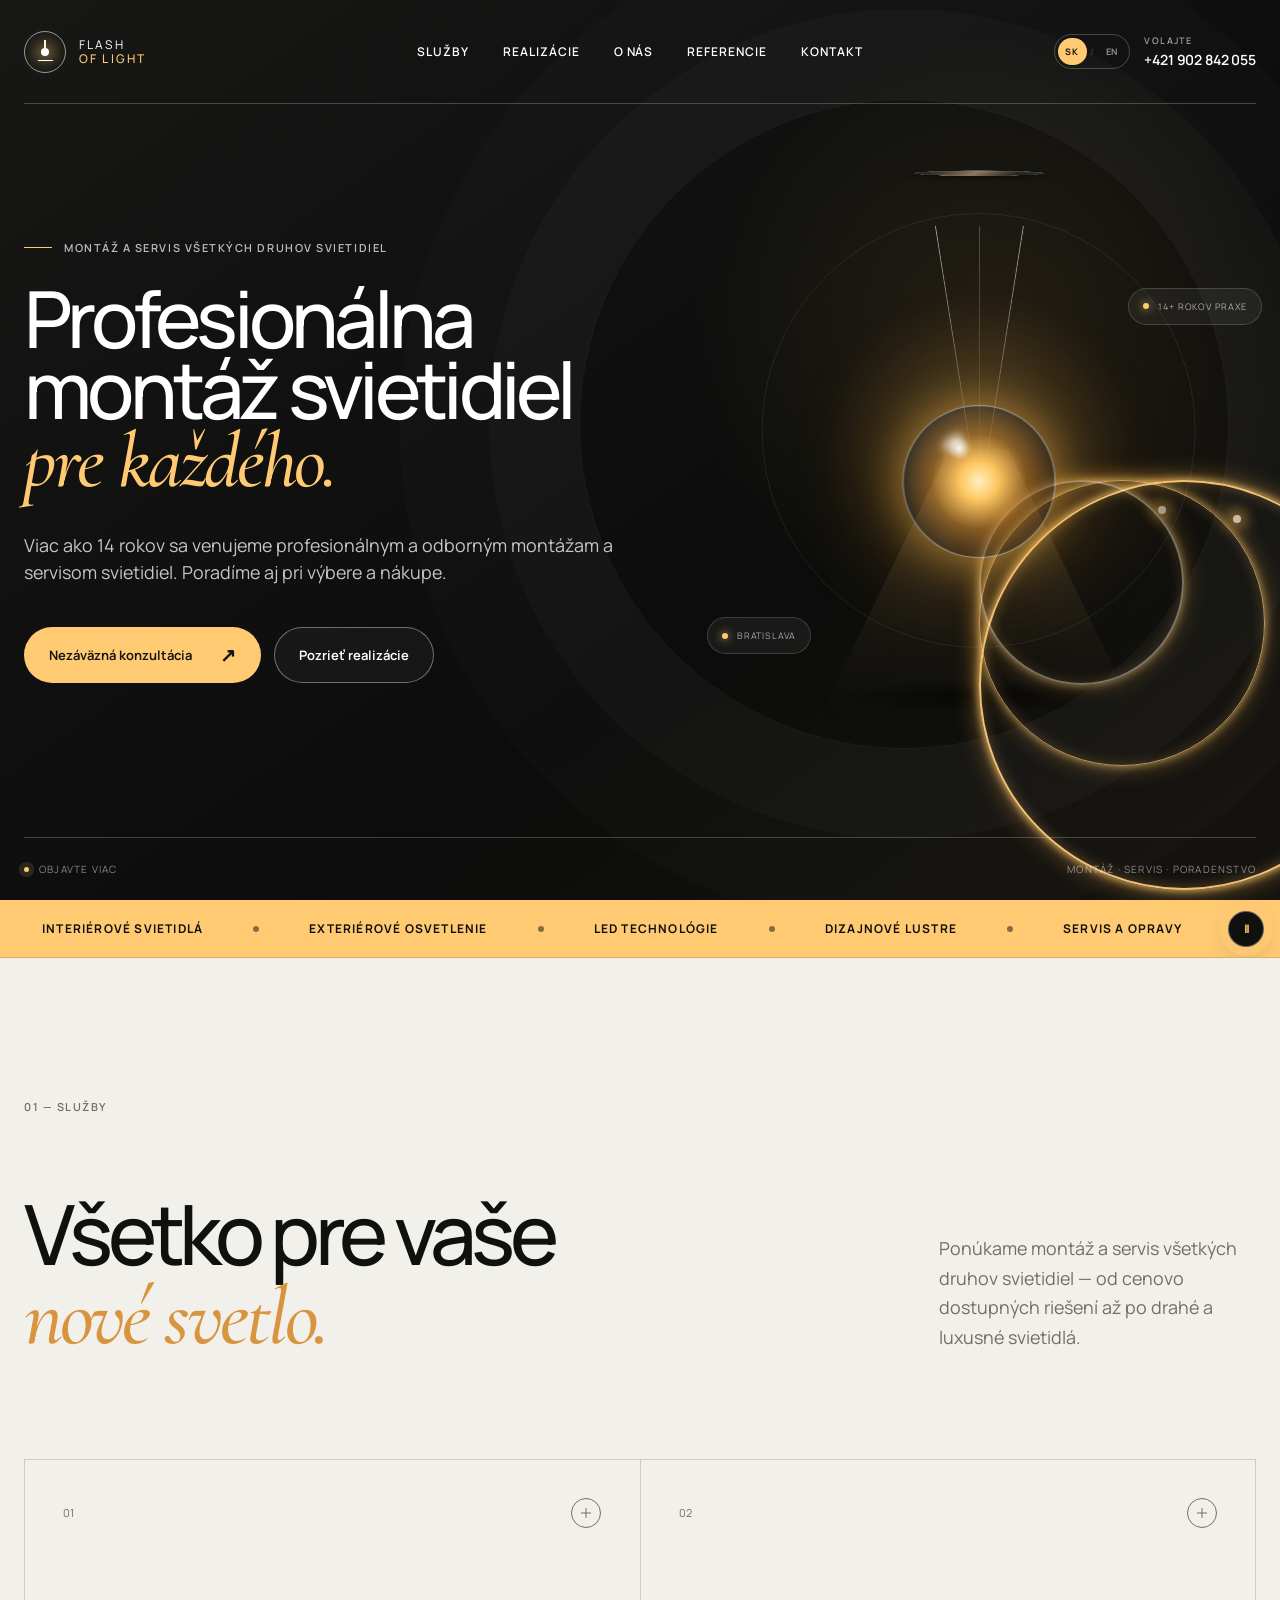
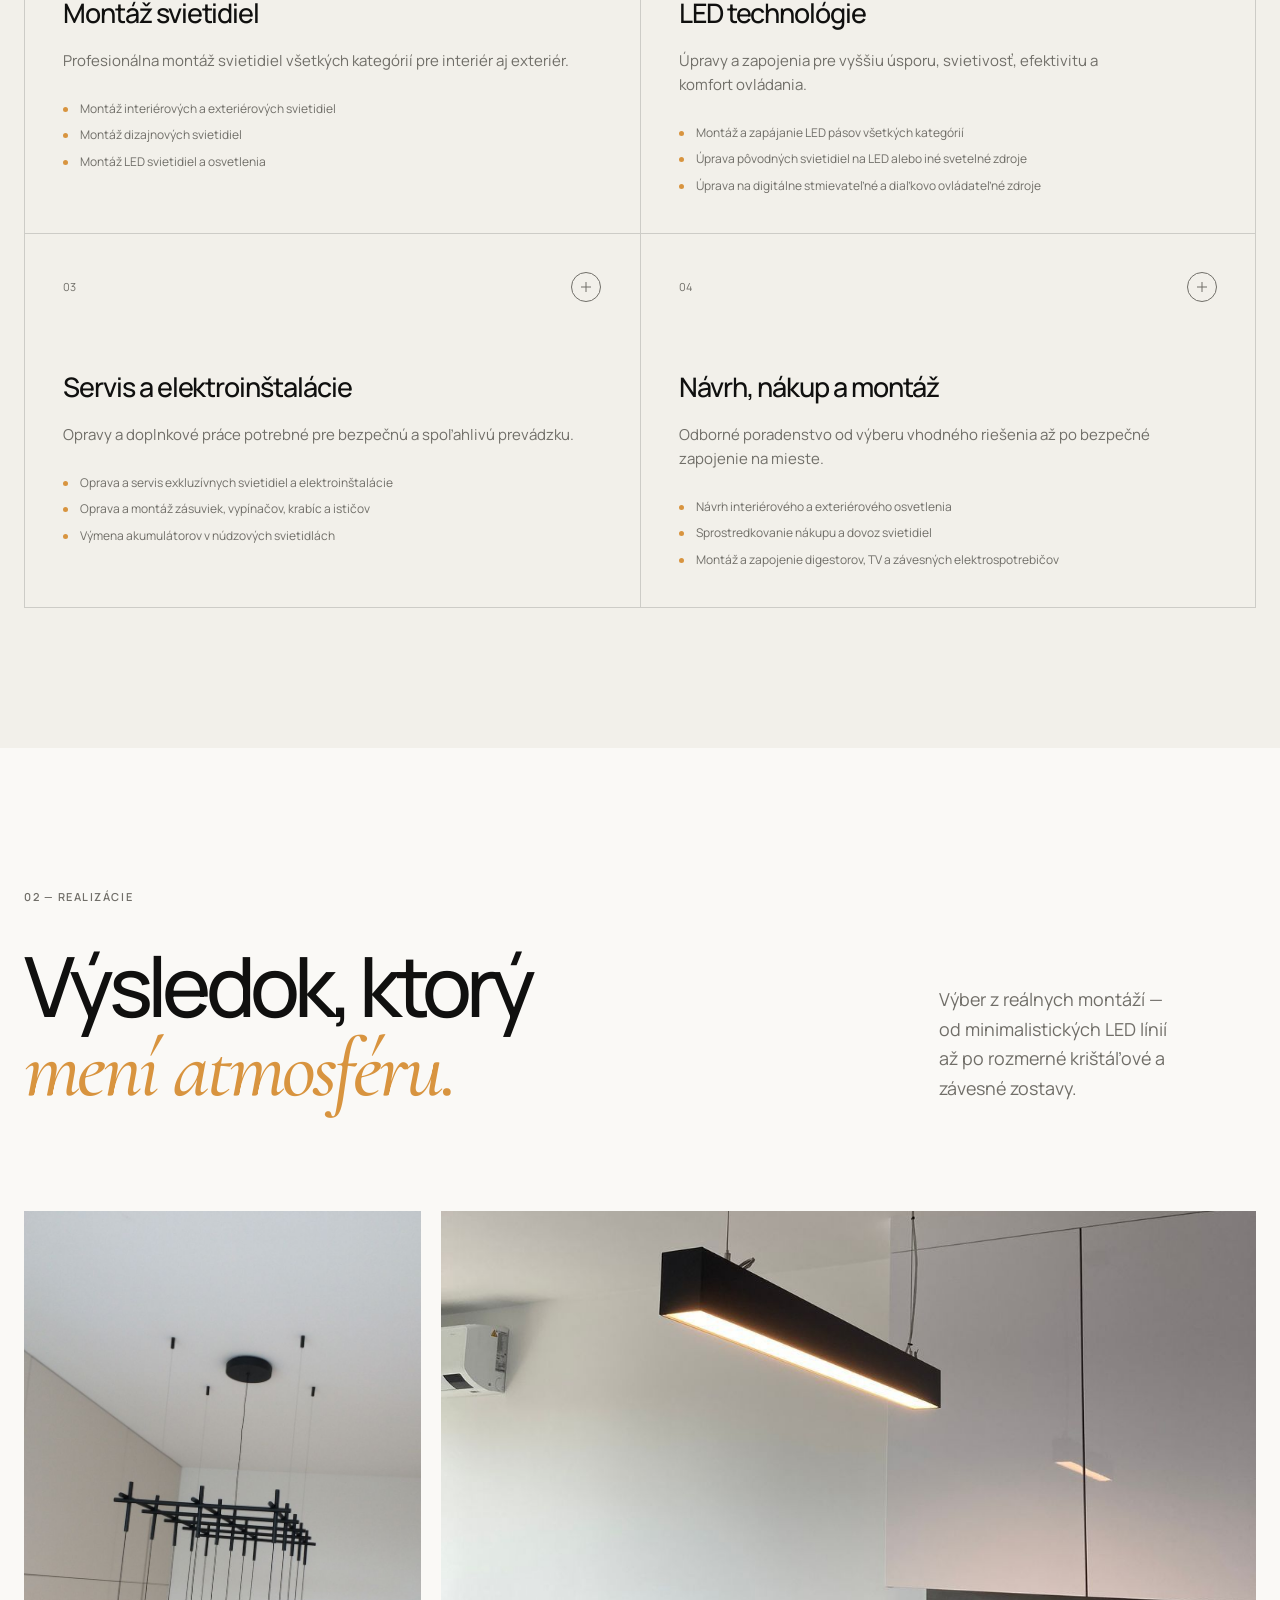
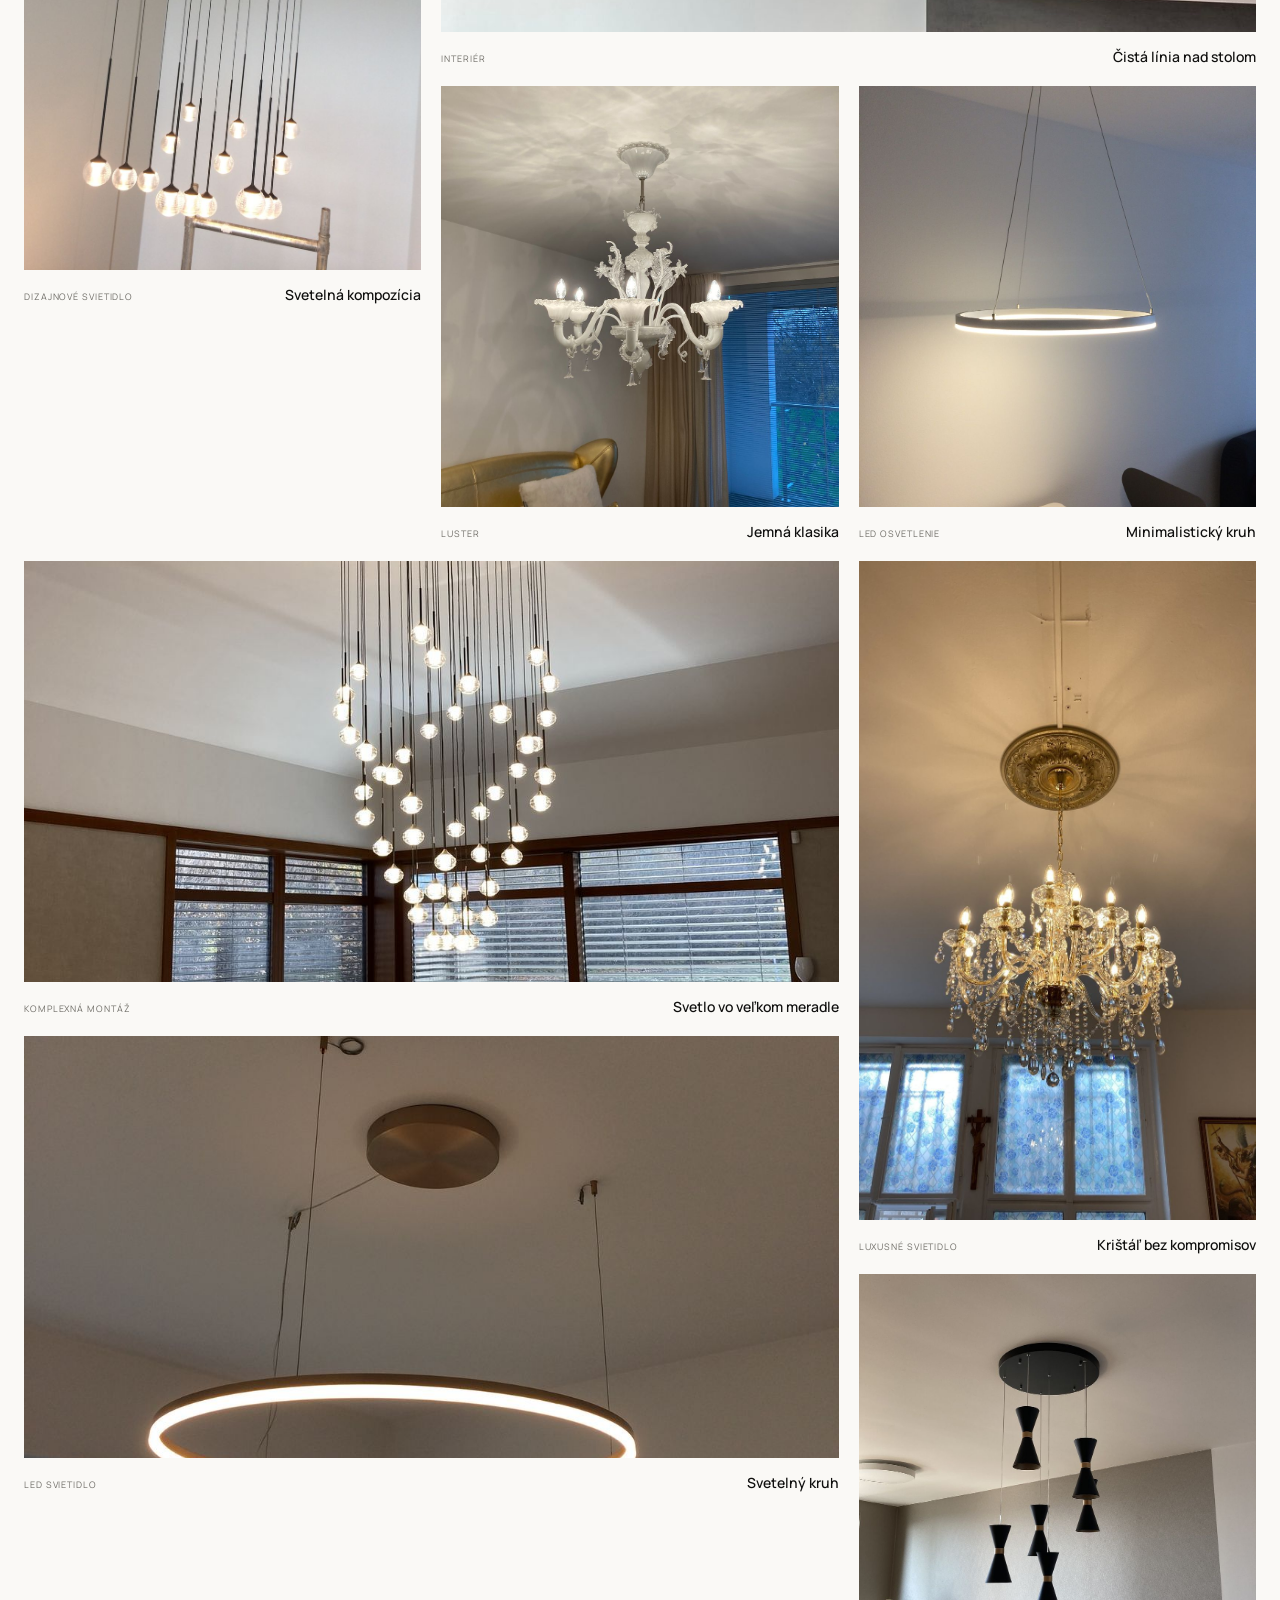
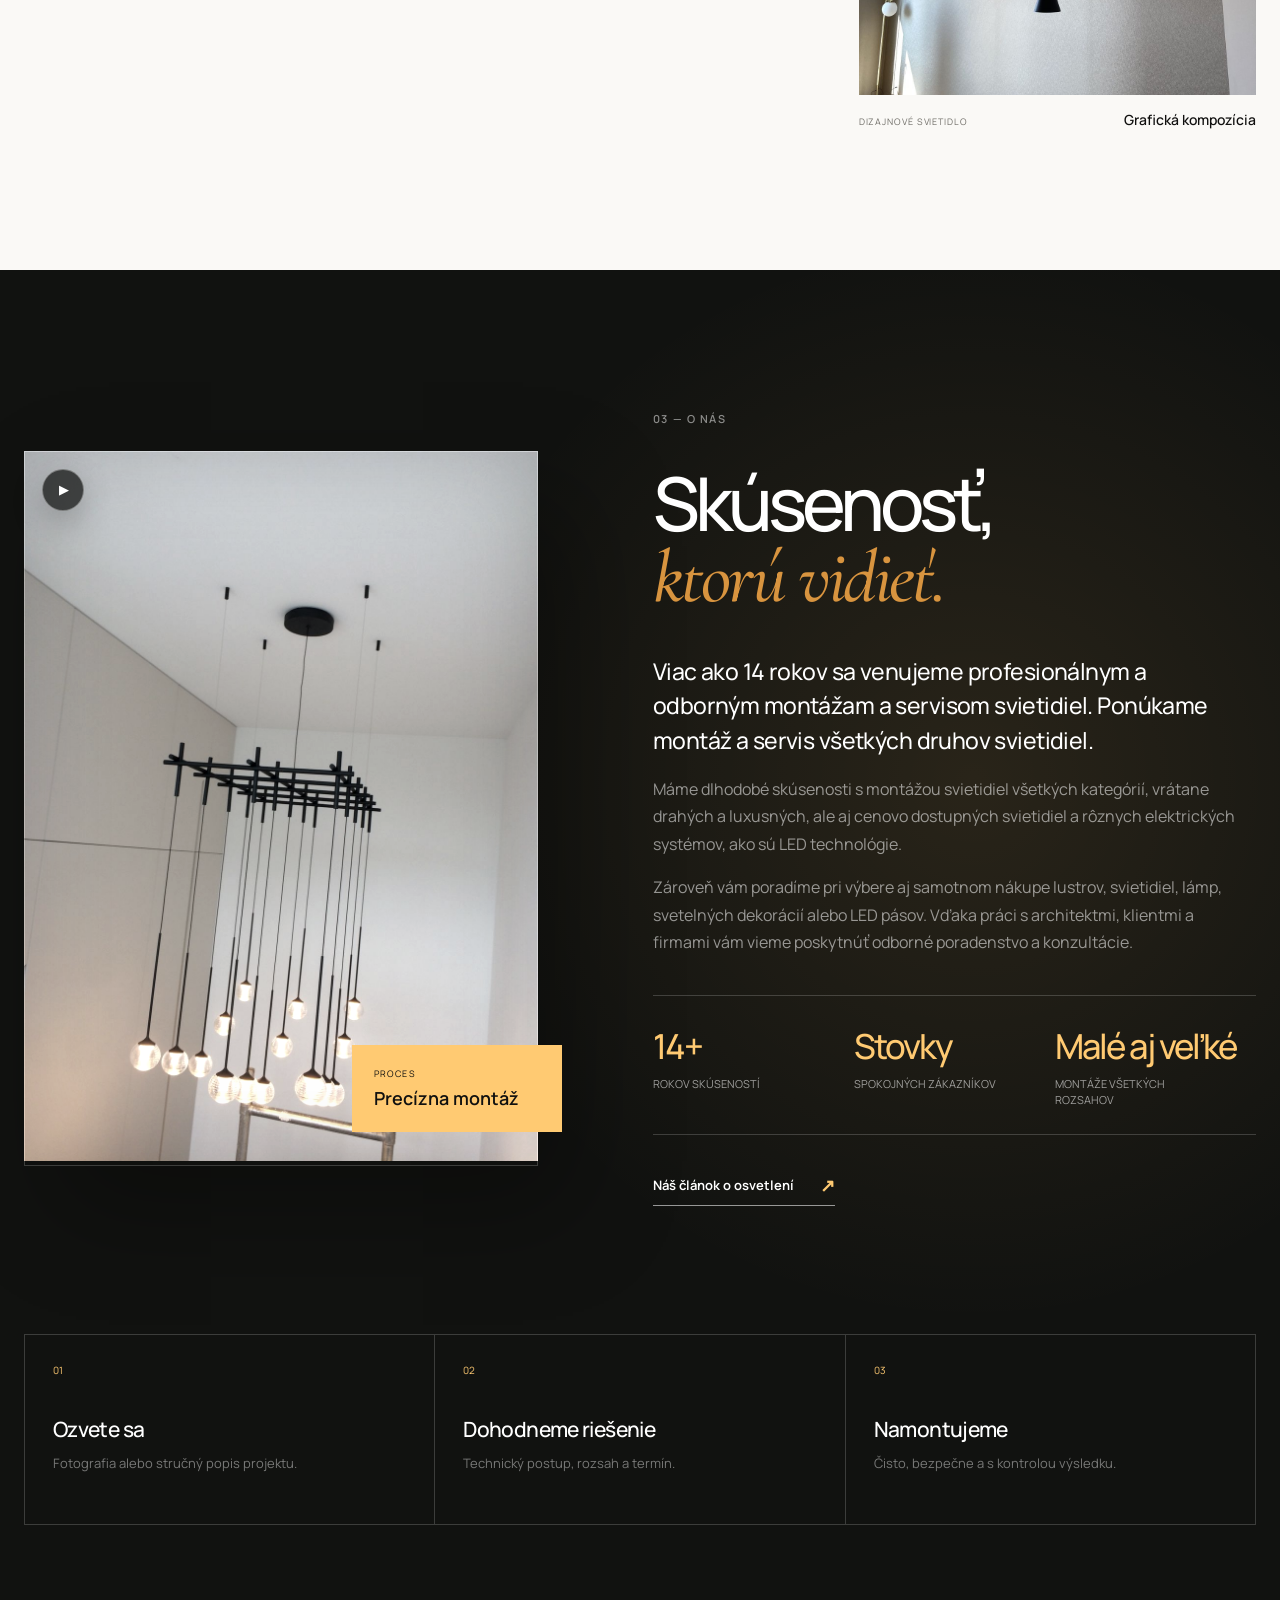
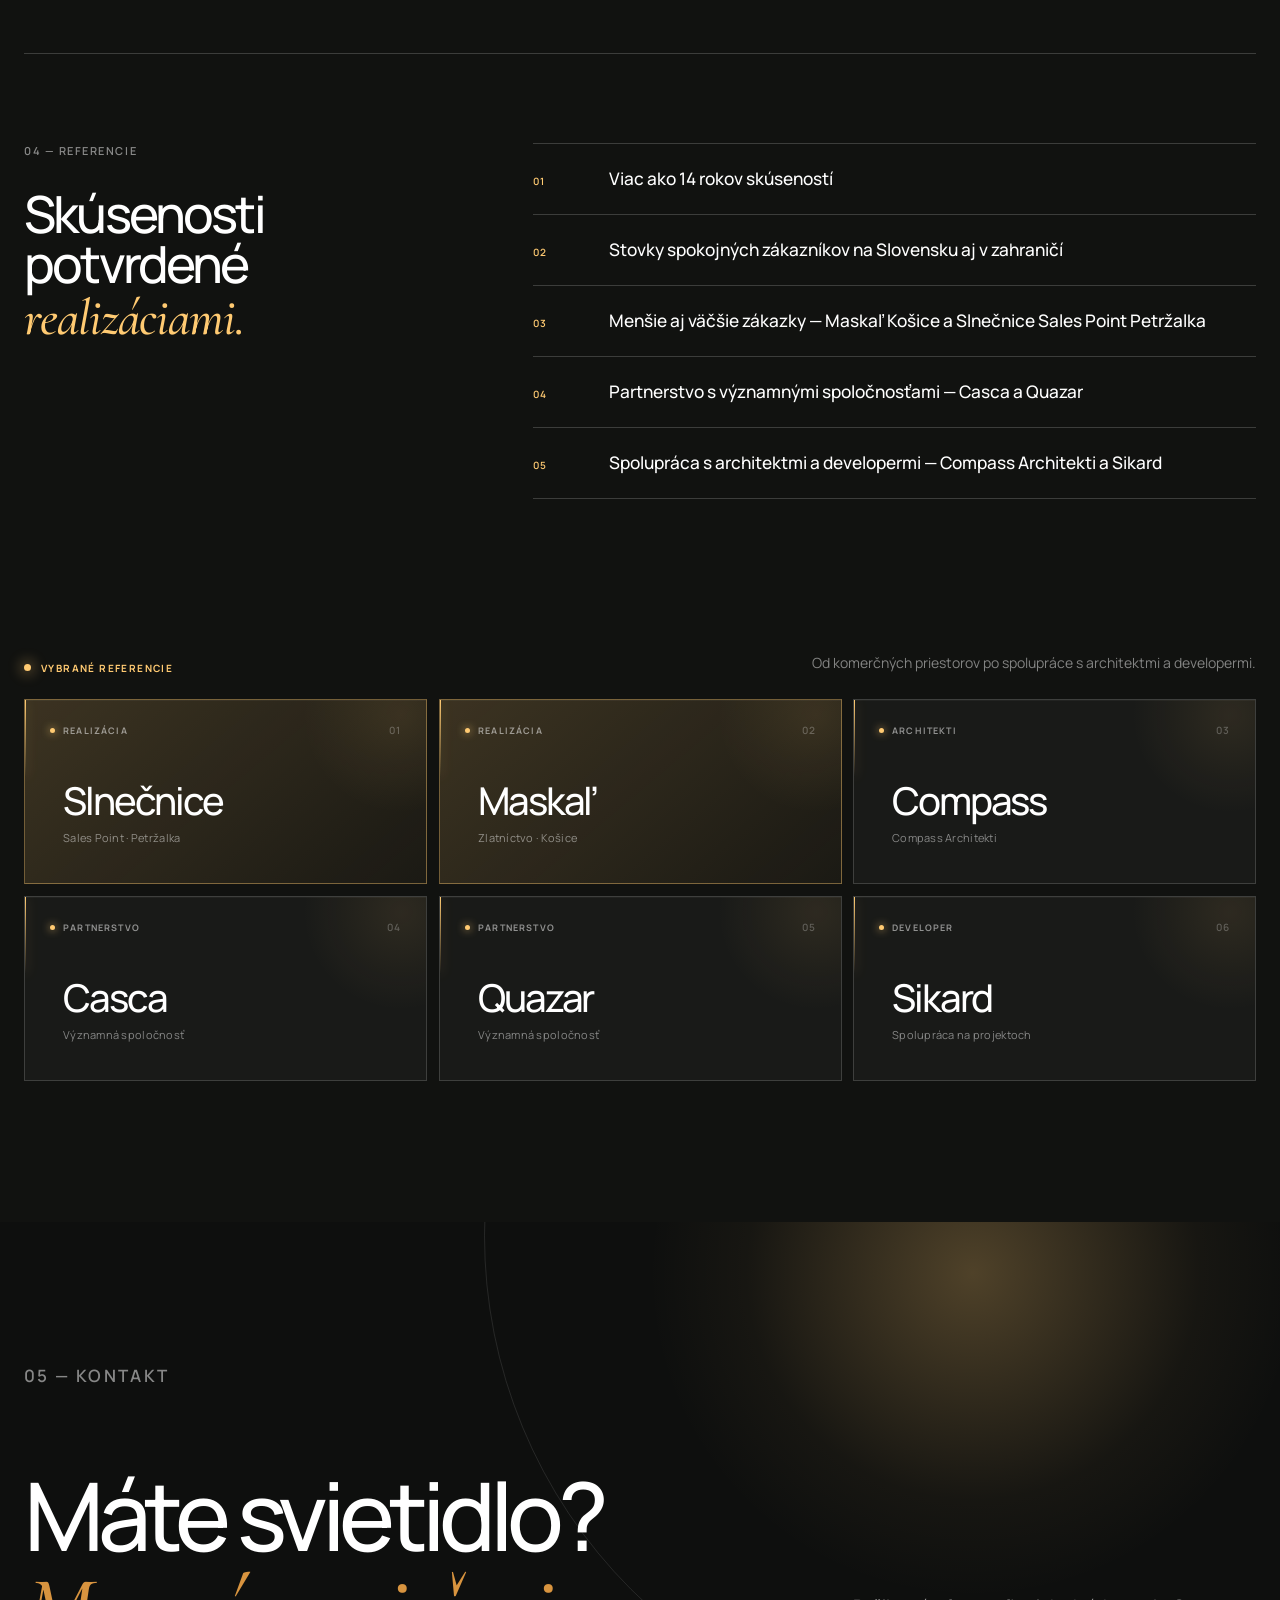
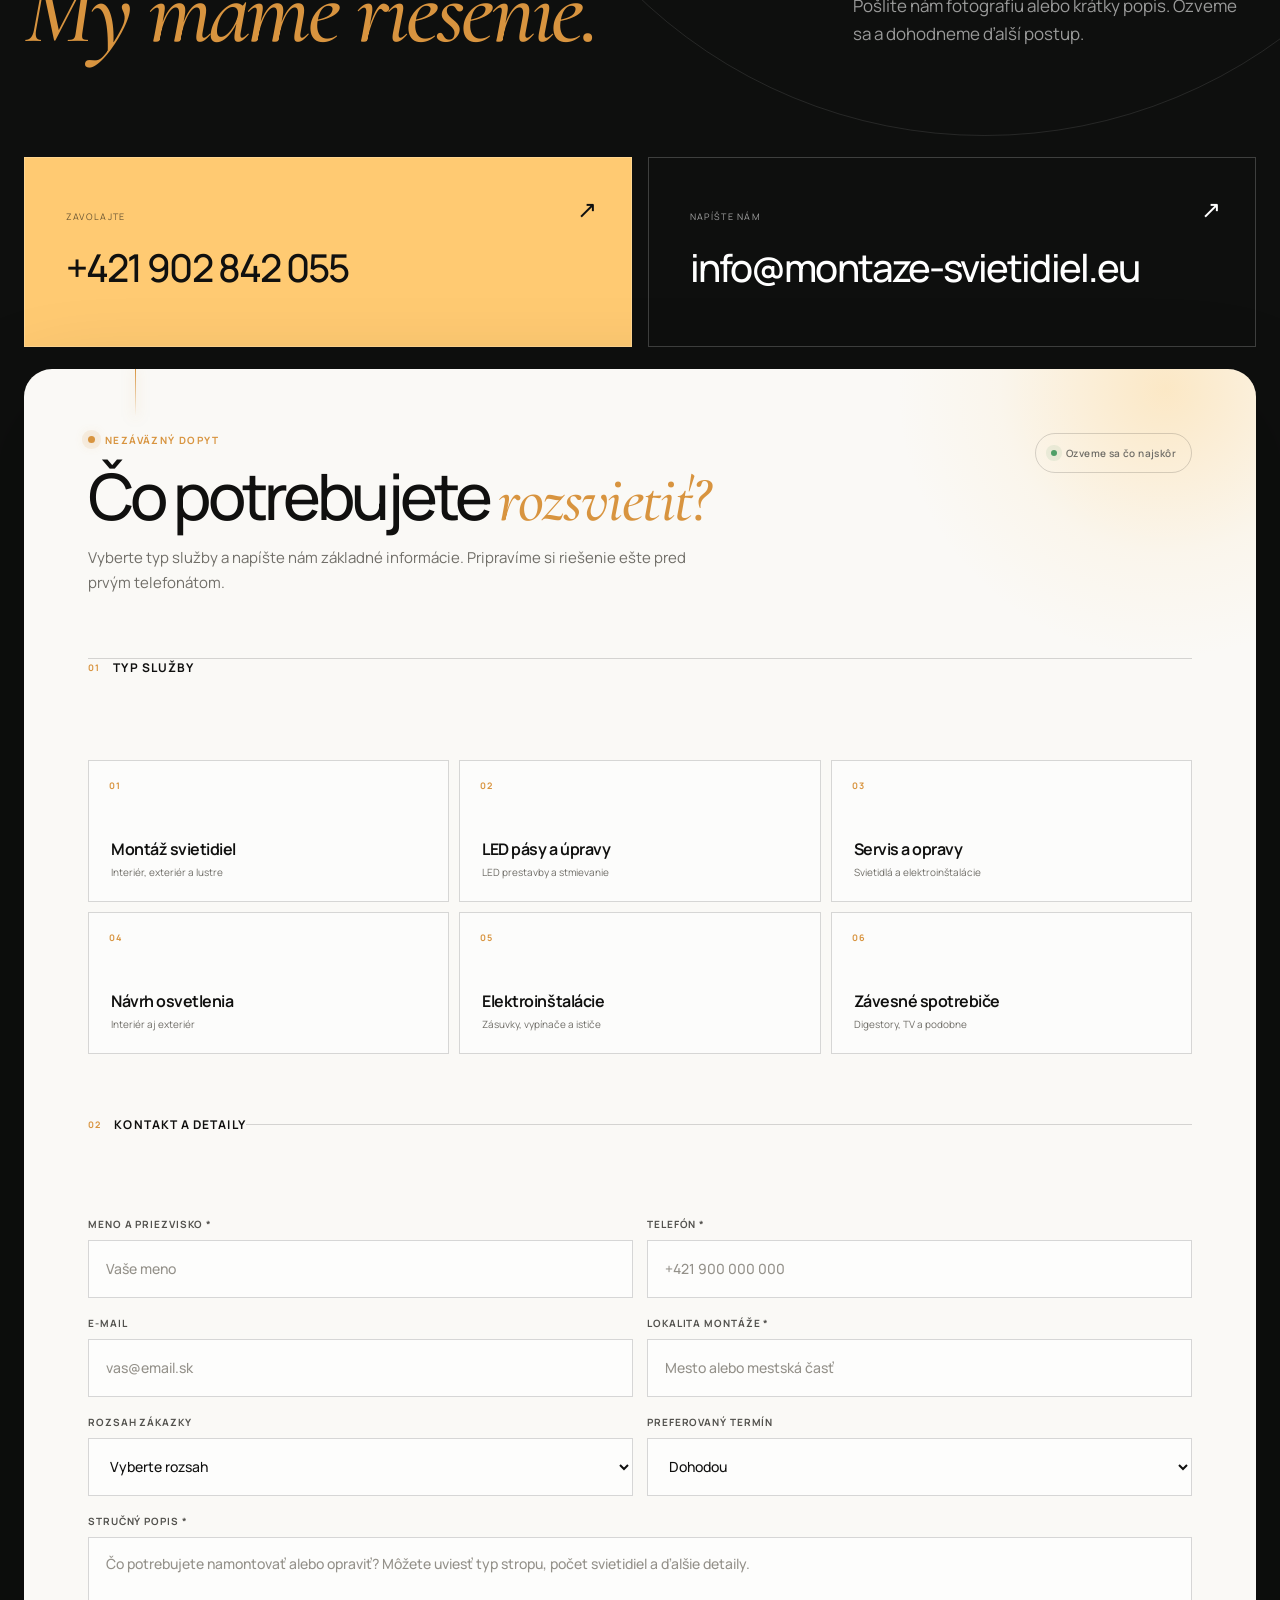
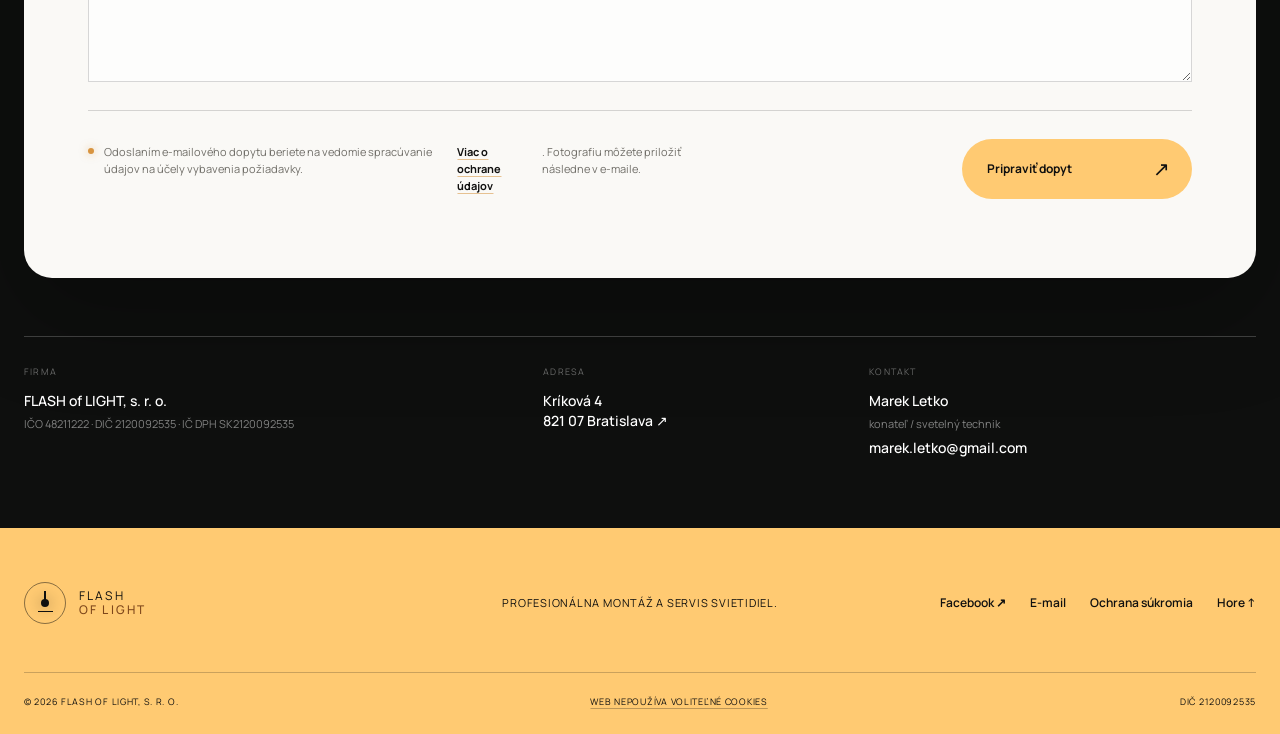
==== index.html @ 3c67b5c8 "Add bilingual navigation and privacy pages" ====
<!doctype html>
<html lang="sk" class="no-js">
  <head>
    <meta charset="utf-8">
    <meta name="viewport" content="width=device-width, initial-scale=1">
    <meta name="theme-color" content="#10110f">

    <title>Flash of Light | Profesionálna montáž svietidiel</title>
    <meta name="description" content="Profesionálna montáž, servis a návrh interiérového aj exteriérového osvetlenia v Bratislave.">
    <link rel="canonical" href="https://montaze-svietidiel.eu/">
    <link rel="alternate" hreflang="sk" href="https://montaze-svietidiel.eu/">
    <link rel="alternate" hreflang="en" href="https://montaze-svietidiel.eu/en.html">
    <link rel="alternate" hreflang="x-default" href="https://montaze-svietidiel.eu/">
    <link rel="icon" href="assets/favicon.png" type="image/png">

    <meta property="og:type" content="website">
    <meta property="og:locale" content="sk_SK">
    <meta property="og:site_name" content="Flash of Light">
    <meta property="og:title" content="Flash of Light | Profesionálna montáž svietidiel">
    <meta property="og:description" content="Montáž, servis a návrh osvetlenia pre domácnosti, firmy, architektov aj developerov.">
    <meta property="og:url" content="https://montaze-svietidiel.eu/">
    <meta property="og:image" content="https://montaze-svietidiel.eu/assets/og.png">
    <meta name="twitter:card" content="summary_large_image">

    <link rel="stylesheet" href="styles.css">
    <script defer src="script.js"></script>

    <script type="application/ld+json">
      {
        "@context": "https://schema.org",
        "@type": "Electrician",
        "name": "FLASH of LIGHT, s. r. o.",
        "url": "https://montaze-svietidiel.eu",
        "telephone": "+421902842055",
        "email": "info@montaze-svietidiel.eu",
        "address": {
          "@type": "PostalAddress",
          "streetAddress": "Kríková 4",
          "postalCode": "821 07",
          "addressLocality": "Bratislava",
          "addressCountry": "SK"
        },
        "sameAs": ["https://www.facebook.com/FoLmontazesvietidiel/"]
      }
    </script>
  </head>

  <body>
    <main>
      <section class="hero" id="domov">
        <div class="hero-grid-bg" aria-hidden="true"></div>
        <div class="hero-ambient" aria-hidden="true"></div>

        <header class="site-header shell">
          <a class="brand" href="#domov" aria-label="Flash of Light – domov">
            <span class="brand-mark"><span></span></span>
            <span class="brand-name">FLASH <b>OF LIGHT</b></span>
          </a>

          <nav class="desktop-nav" aria-label="Hlavná navigácia">
            <a href="#sluzby">Služby</a>
            <a href="#realizacie">Realizácie</a>
            <a href="#o-nas">O nás</a>
            <a href="#referencie">Referencie</a>
            <a href="#kontakt">Kontakt</a>
          </nav>

          <div class="header-end">
            <nav class="language-switch" aria-label="Výber jazyka">
              <a href="index.html" lang="sk" hreflang="sk" aria-label="Slovenčina" aria-current="page">SK</a>
              <span aria-hidden="true">/</span>
              <a href="en.html" lang="en" hreflang="en" aria-label="English">EN</a>
            </nav>
            <a class="header-call" href="tel:+421902842055">
              <span>Volajte</span>
              +421 902 842 055
            </a>
            <details class="mobile-menu">
              <summary aria-label="Otvoriť menu"><i></i><i></i></summary>
              <nav aria-label="Mobilná navigácia">
                <a href="#sluzby">Služby</a>
                <a href="#realizacie">Realizácie</a>
                <a href="#o-nas">O nás</a>
                <a href="#referencie">Referencie</a>
                <a href="#kontakt">Kontakt</a>
              </nav>
            </details>
          </div>
        </header>

        <div class="hero-content shell">
          <div class="hero-copy">
            <div class="eyebrow"><span></span> Montáž a servis všetkých druhov svietidiel</div>
            <h1>Profesionálna montáž svietidiel <em>pre každého.</em></h1>
            <p>Viac ako 14 rokov sa venujeme profesionálnym a odborným montážam a servisom svietidiel. Poradíme aj pri výbere a nákupe.</p>
            <div class="hero-actions">
              <a class="button button-primary" href="#kontakt">Nezáväzná konzultácia <span>↗</span></a>
              <a class="button button-ghost" href="#realizacie">Pozrieť realizácie</a>
            </div>
          </div>

          <div class="lamp-stage" aria-hidden="true">
            <div class="scene-chip scene-chip-top"><i></i> 14+ rokov praxe</div>
            <div class="scene-chip scene-chip-bottom"><i></i> Bratislava</div>
            <div class="lamp-beam"></div>
            <div class="light-particles">
              <i></i><i></i><i></i><i></i><i></i><i></i>
            </div>
            <div class="lamp-assembly">
              <span class="lamp-canopy"></span>
              <i class="lamp-wire wire-left"></i>
              <i class="lamp-wire wire-right"></i>
              <i class="lamp-wire wire-center"></i>
              <span class="lamp-ring ring-one"></span>
              <span class="lamp-ring ring-two"></span>
              <span class="lamp-ring ring-three"></span>
              <span class="lamp-orb"><i></i></span>
            </div>
            <span class="lamp-shadow"></span>
          </div>
        </div>

        <div class="hero-footer shell">
          <span class="scroll-cue"><i></i> Objavte viac</span>
          <span>Montáž · servis · poradenstvo</span>
        </div>
      </section>

      <section class="trust-strip" aria-label="Naše zameranie">
        <div class="ticker">
          <div class="ticker-group">
            <span>Interiérové svietidlá</span><i></i>
            <span>Exteriérové osvetlenie</span><i></i>
            <span>LED technológie</span><i></i>
            <span>Dizajnové lustre</span><i></i>
            <span>Servis a opravy</span><i></i>
          </div>
          <div class="ticker-group" aria-hidden="true">
            <span>Interiérové svietidlá</span><i></i>
            <span>Exteriérové osvetlenie</span><i></i>
            <span>LED technológie</span><i></i>
            <span>Dizajnové lustre</span><i></i>
            <span>Servis a opravy</span><i></i>
          </div>
        </div>
        <button class="ticker-toggle" type="button" aria-label="Pozastaviť pohyb pásu" aria-pressed="false" data-pause-label="Pozastaviť pohyb pásu" data-play-label="Spustiť pohyb pásu"><span aria-hidden="true">Ⅱ</span></button>
      </section>

      <section class="services section" id="sluzby">
        <div class="shell">
          <div class="section-heading reveal">
            <p class="section-label">01 — Služby</p>
            <h2>Všetko pre vaše<br><em>nové svetlo.</em></h2>
            <p class="section-intro">Ponúkame montáž a servis všetkých druhov svietidiel — od cenovo dostupných riešení až po drahé a luxusné svietidlá.</p>
          </div>

          <div class="service-grid">
            <article class="service-card reveal">
              <div class="service-top"><span>01</span><i></i></div>
              <h3>Montáž svietidiel</h3>
              <p>Profesionálna montáž svietidiel všetkých kategórií pre interiér aj exteriér.</p>
              <ul>
                <li>Montáž interiérových a exteriérových svietidiel</li>
                <li>Montáž dizajnových svietidiel</li>
                <li>Montáž LED svietidiel a osvetlenia</li>
              </ul>
            </article>

            <article class="service-card reveal">
              <div class="service-top"><span>02</span><i></i></div>
              <h3>LED technológie</h3>
              <p>Úpravy a zapojenia pre vyššiu úsporu, svietivosť, efektivitu a komfort ovládania.</p>
              <ul>
                <li>Montáž a zapájanie LED pásov všetkých kategórií</li>
                <li>Úprava pôvodných svietidiel na LED alebo iné svetelné zdroje</li>
                <li>Úprava na digitálne stmievateľné a diaľkovo ovládateľné zdroje</li>
              </ul>
            </article>

            <article class="service-card reveal">
              <div class="service-top"><span>03</span><i></i></div>
              <h3>Servis a elektroinštalácie</h3>
              <p>Opravy a doplnkové práce potrebné pre bezpečnú a spoľahlivú prevádzku.</p>
              <ul>
                <li>Oprava a servis exkluzívnych svietidiel a elektroinštalácie</li>
                <li>Oprava a montáž zásuviek, vypínačov, krabíc a ističov</li>
                <li>Výmena akumulátorov v núdzových svietidlách</li>
              </ul>
            </article>

            <article class="service-card reveal">
              <div class="service-top"><span>04</span><i></i></div>
              <h3>Návrh, nákup a montáž</h3>
              <p>Odborné poradenstvo od výberu vhodného riešenia až po bezpečné zapojenie na mieste.</p>
              <ul>
                <li>Návrh interiérového a exteriérového osvetlenia</li>
                <li>Sprostredkovanie nákupu a dovoz svietidiel</li>
                <li>Montáž a zapojenie digestorov, TV a závesných elektrospotrebičov</li>
              </ul>
            </article>
          </div>
        </div>
      </section>

      <section class="gallery section" id="realizacie">
        <div class="shell">
          <div class="section-heading gallery-heading reveal">
            <div>
              <p class="section-label">02 — Realizácie</p>
              <h2>Výsledok, ktorý<br><em>mení atmosféru.</em></h2>
            </div>
            <p class="section-intro">Výber z reálnych montáží — od minimalistických LED línií až po rozmerné krištáľové a závesné zostavy.</p>
          </div>

          <div class="gallery-grid">
            <figure class="gallery-item gallery-tall reveal">
              <a href="assets/project-03.jpg" data-lightbox aria-label="Zobraziť fotografiu: Svetelná kompozícia">
                <img src="assets/project-03.jpg" alt="Viacramenné závesné svietidlo s drobnými sklenenými guľami" width="1080" height="1440">
                <span class="gallery-open" aria-hidden="true">＋</span>
              </a>
              <figcaption><span>Dizajnové svietidlo</span><strong>Svetelná kompozícia</strong></figcaption>
            </figure>

            <figure class="gallery-item gallery-wide reveal">
              <a href="assets/project-01.jpg" data-lightbox aria-label="Zobraziť fotografiu: Čistá línia nad stolom">
                <img src="assets/project-01.jpg" alt="Čierne lineárne svietidlo nad kuchynským ostrovčekom" width="1080" height="1440">
                <span class="gallery-open" aria-hidden="true">＋</span>
              </a>
              <figcaption><span>Interiér</span><strong>Čistá línia nad stolom</strong></figcaption>
            </figure>

            <figure class="gallery-item reveal">
              <a href="assets/project-05.jpg" data-lightbox aria-label="Zobraziť fotografiu: Jemná klasika">
                <img src="assets/project-05.jpg" alt="Biely zdobený sklenený luster v obývacej izbe" width="1080" height="1440" loading="lazy">
                <span class="gallery-open" aria-hidden="true">＋</span>
              </a>
              <figcaption><span>Luster</span><strong>Jemná klasika</strong></figcaption>
            </figure>

            <figure class="gallery-item gallery-wide reveal">
              <a href="assets/project-08.jpg" data-lightbox aria-label="Zobraziť fotografiu: Svetlo vo veľkom meradle">
                <img src="assets/project-08.jpg" alt="Veľká kaskáda desiatok závesných svetelných gulí" width="1080" height="1440" loading="lazy">
                <span class="gallery-open" aria-hidden="true">＋</span>
              </a>
              <figcaption><span>Komplexná montáž</span><strong>Svetlo vo veľkom meradle</strong></figcaption>
            </figure>

            <figure class="gallery-item reveal">
              <a href="assets/project-02.jpg" data-lightbox aria-label="Zobraziť fotografiu: Minimalistický kruh">
                <img src="assets/project-02.jpg" alt="Minimalistické kruhové LED svietidlo nad stolom" width="1080" height="1440" loading="lazy">
                <span class="gallery-open" aria-hidden="true">＋</span>
              </a>
              <figcaption><span>LED osvetlenie</span><strong>Minimalistický kruh</strong></figcaption>
            </figure>

            <figure class="gallery-item gallery-tall reveal">
              <a href="assets/project-06.jpg" data-lightbox aria-label="Zobraziť fotografiu: Krištáľ bez kompromisov">
                <img src="assets/project-06.jpg" alt="Bohato zdobený krištáľový luster so zapnutými žiarovkami" width="1080" height="1440" loading="lazy">
                <span class="gallery-open" aria-hidden="true">＋</span>
              </a>
              <figcaption><span>Luxusné svietidlo</span><strong>Krištáľ bez kompromisov</strong></figcaption>
            </figure>

            <figure class="gallery-item gallery-wide reveal">
              <a href="assets/project-04.jpg" data-lightbox aria-label="Zobraziť fotografiu: Svetelný kruh">
                <img src="assets/project-04.jpg" alt="Veľké kruhové LED svietidlo zavesené pod stropom" width="1080" height="1440" loading="lazy">
                <span class="gallery-open" aria-hidden="true">＋</span>
              </a>
              <figcaption><span>LED svietidlo</span><strong>Svetelný kruh</strong></figcaption>
            </figure>

            <figure class="gallery-item reveal">
              <a href="assets/project-07.jpg" data-lightbox aria-label="Zobraziť fotografiu: Grafická kompozícia">
                <img src="assets/project-07.jpg" alt="Kompozícia čiernych závesných svietidiel s mosadznými detailmi" width="1080" height="1440" loading="lazy">
                <span class="gallery-open" aria-hidden="true">＋</span>
              </a>
              <figcaption><span>Dizajnové svietidlo</span><strong>Grafická kompozícia</strong></figcaption>
            </figure>
          </div>
        </div>
      </section>

      <dialog class="lightbox" aria-labelledby="lightbox-title">
        <button class="lightbox-close" type="button" aria-label="Zavrieť detail">×</button>
        <button class="lightbox-nav lightbox-prev" type="button" aria-label="Predchádzajúca fotografia">←</button>
        <figure>
          <div class="lightbox-media"><img src="assets/project-03.jpg" alt=""></div>
          <figcaption>
            <div><span></span><strong id="lightbox-title"></strong></div>
            <small><b>1</b> / 8</small>
          </figcaption>
        </figure>
        <button class="lightbox-nav lightbox-next" type="button" aria-label="Nasledujúca fotografia">→</button>
      </dialog>

      <section class="about section" id="o-nas">
        <div class="shell about-grid">
          <div class="about-media reveal">
            <video autoplay muted loop playsinline poster="assets/project-03.jpg" aria-label="Ukážka profesionálnej montáže svietidla">
              <source src="assets/installation-loop.mp4" type="video/mp4">
            </video>
            <button class="media-toggle" type="button" aria-label="Pozastaviť video" aria-pressed="false" data-pause-label="Pozastaviť video" data-play-label="Spustiť video"><span aria-hidden="true">Ⅱ</span></button>
            <div class="about-media-label"><span>Proces</span><strong>Precízna montáž</strong></div>
          </div>

          <div class="about-copy reveal">
            <p class="section-label light">03 — O nás</p>
            <h2>Skúsenosť,<br><em>ktorú vidieť.</em></h2>
            <p class="about-lead">Viac ako 14 rokov sa venujeme profesionálnym a odborným montážam a servisom svietidiel. Ponúkame montáž a servis všetkých druhov svietidiel.</p>
            <p>Máme dlhodobé skúsenosti s montážou svietidiel všetkých kategórií, vrátane drahých a luxusných, ale aj cenovo dostupných svietidiel a rôznych elektrických systémov, ako sú LED technológie.</p>
            <p>Zároveň vám poradíme pri výbere aj samotnom nákupe lustrov, svietidiel, lámp, svetelných dekorácií alebo LED pásov. Vďaka práci s architektmi, klientmi a firmami vám vieme poskytnúť odborné poradenstvo a konzultácie.</p>

            <div class="about-facts">
              <div><strong>14+</strong><span>rokov skúseností</span></div>
              <div><strong>Stovky</strong><span>spokojných zákazníkov</span></div>
              <div><strong>Malé aj veľké</strong><span>montáže všetkých rozsahov</span></div>
            </div>

            <a class="text-link" href="https://www.daibau.sk/clanok/383/osvetlenie_interieru_ako_zladit_funkcnost_a_dizajn#flash-of-light-sro" target="_blank" rel="noreferrer">Náš článok o osvetlení <span>↗</span></a>
          </div>
        </div>

        <div class="shell compact-process reveal">
          <div><span>01</span><strong>Ozvete sa</strong><p>Fotografia alebo stručný popis projektu.</p></div>
          <div><span>02</span><strong>Dohodneme riešenie</strong><p>Technický postup, rozsah a termín.</p></div>
          <div><span>03</span><strong>Namontujeme</strong><p>Čisto, bezpečne a s kontrolou výsledku.</p></div>
        </div>

        <div class="shell reference-panel reveal" id="referencie">
          <div class="reference-heading">
            <p class="section-label light">04 — Referencie</p>
            <h3>Skúsenosti potvrdené <em>realizáciami.</em></h3>
          </div>
          <ul class="reference-list">
            <li><span>01</span><strong>Viac ako 14 rokov skúseností</strong></li>
            <li><span>02</span><strong>Stovky spokojných zákazníkov na Slovensku aj v zahraničí</strong></li>
            <li><span>03</span><strong>Menšie aj väčšie zákazky — Maskaľ Košice a Slnečnice Sales Point Petržalka</strong></li>
            <li><span>04</span><strong>Partnerstvo s významnými spoločnosťami — Casca a Quazar</strong></li>
            <li><span>05</span><strong>Spolupráca s architektmi a developermi — Compass Architekti a Sikard</strong></li>
          </ul>

          <div class="client-showcase">
            <div class="client-showcase-intro">
              <span><i></i> Vybrané referencie</span>
              <p>Od komerčných priestorov po spolupráce s architektmi a developermi.</p>
            </div>

            <div class="client-grid">
              <article class="client-card client-card-featured">
                <div class="client-card-meta"><span>Realizácia</span><b>01</b></div>
                <strong>Slnečnice</strong>
                <small>Sales Point · Petržalka</small>
              </article>
              <article class="client-card client-card-featured">
                <div class="client-card-meta"><span>Realizácia</span><b>02</b></div>
                <strong>Maskaľ</strong>
                <small>Zlatníctvo · Košice</small>
              </article>
              <article class="client-card">
                <div class="client-card-meta"><span>Architekti</span><b>03</b></div>
                <strong>Compass</strong>
                <small>Compass Architekti</small>
              </article>
              <article class="client-card">
                <div class="client-card-meta"><span>Partnerstvo</span><b>04</b></div>
                <strong>Casca</strong>
                <small>Významná spoločnosť</small>
              </article>
              <article class="client-card">
                <div class="client-card-meta"><span>Partnerstvo</span><b>05</b></div>
                <strong>Quazar</strong>
                <small>Významná spoločnosť</small>
              </article>
              <article class="client-card">
                <div class="client-card-meta"><span>Developer</span><b>06</b></div>
                <strong>Sikard</strong>
                <small>Spolupráca na projektoch</small>
              </article>
            </div>
          </div>
        </div>
      </section>

      <section class="contact" id="kontakt">
        <div class="contact-glow" aria-hidden="true"></div>
        <div class="shell contact-inner">
          <div class="contact-heading reveal">
            <p class="section-label light">05 — Kontakt</p>
            <h2>Máte svietidlo?<br><em>My máme riešenie.</em></h2>
            <p>Pošlite nám fotografiu alebo krátky popis. Ozveme sa a dohodneme ďalší postup.</p>
          </div>

          <div class="contact-actions reveal">
            <a href="tel:+421902842055" class="contact-card contact-phone">
              <small>Zavolajte</small><strong>+421 902 842 055</strong><span>↗</span>
            </a>
            <a href="mailto:info@montaze-svietidiel.eu?subject=Dopyt%20na%20montáž%20svietidla" class="contact-card">
              <small>Napíšte nám</small><strong>info@montaze-svietidiel.eu</strong><span>↗</span>
            </a>
          </div>

          <form class="inquiry-form reveal" id="contact-form" aria-labelledby="form-title" action="mailto:info@montaze-svietidiel.eu" method="post" enctype="text/plain">
            <div class="form-intro">
              <div>
                <span class="form-kicker"><i></i> Nezáväzný dopyt</span>
                <h3 id="form-title">Čo potrebujete <em>rozsvietiť?</em></h3>
                <p>Vyberte typ služby a napíšte nám základné informácie. Pripravíme si riešenie ešte pred prvým telefonátom.</p>
              </div>
              <span class="form-response"><i></i> Ozveme sa čo najskôr</span>
            </div>

            <fieldset class="form-section">
              <legend><span>01</span> Typ služby</legend>
              <div class="category-grid">
                <label class="category-option">
                  <input type="radio" name="category" value="Montáž svietidiel" required>
                  <span><b>01</b><strong>Montáž svietidiel</strong><small>Interiér, exteriér a lustre</small></span>
                </label>
                <label class="category-option">
                  <input type="radio" name="category" value="LED pásy a úpravy">
                  <span><b>02</b><strong>LED pásy a úpravy</strong><small>LED prestavby a stmievanie</small></span>
                </label>
                <label class="category-option">
                  <input type="radio" name="category" value="Servis a opravy">
                  <span><b>03</b><strong>Servis a opravy</strong><small>Svietidlá a elektroinštalácie</small></span>
                </label>
                <label class="category-option">
                  <input type="radio" name="category" value="Návrh osvetlenia">
                  <span><b>04</b><strong>Návrh osvetlenia</strong><small>Interiér aj exteriér</small></span>
                </label>
                <label class="category-option">
                  <input type="radio" name="category" value="Elektroinštalačné práce">
                  <span><b>05</b><strong>Elektroinštalácie</strong><small>Zásuvky, vypínače a ističe</small></span>
                </label>
                <label class="category-option">
                  <input type="radio" name="category" value="Závesné elektrospotrebiče">
                  <span><b>06</b><strong>Závesné spotrebiče</strong><small>Digestory, TV a podobne</small></span>
                </label>
              </div>
            </fieldset>

            <fieldset class="form-section form-details-section">
              <legend><span>02</span> Kontakt a detaily</legend>
              <div class="form-grid">
                <label class="form-field">
                  <span>Meno a priezvisko *</span>
                  <input type="text" name="name" autocomplete="name" maxlength="100" placeholder="Vaše meno" required>
                </label>
                <label class="form-field">
                  <span>Telefón *</span>
                  <input type="tel" name="phone" autocomplete="tel" maxlength="40" placeholder="+421 900 000 000" required>
                </label>
                <label class="form-field">
                  <span>E-mail</span>
                  <input type="email" name="email" autocomplete="email" maxlength="120" placeholder="vas@email.sk">
                </label>
                <label class="form-field">
                  <span>Lokalita montáže *</span>
                  <input type="text" name="location" autocomplete="address-level2" maxlength="120" placeholder="Mesto alebo mestská časť" required>
                </label>
                <label class="form-field">
                  <span>Rozsah zákazky</span>
                  <select name="scope">
                    <option value="Neuvedené">Vyberte rozsah</option>
                    <option value="1 svietidlo">1 svietidlo</option>
                    <option value="2 až 5 svietidiel">2 až 5 svietidiel</option>
                    <option value="6 a viac svietidiel">6 a viac svietidiel</option>
                    <option value="Komerčný alebo väčší projekt">Komerčný alebo väčší projekt</option>
                  </select>
                </label>
                <label class="form-field">
                  <span>Preferovaný termín</span>
                  <select name="term">
                    <option value="Dohodou">Dohodou</option>
                    <option value="Čo najskôr">Čo najskôr</option>
                    <option value="Do 2 týždňov">Do 2 týždňov</option>
                    <option value="Do 1 mesiaca">Do 1 mesiaca</option>
                    <option value="Neskôr">Neskôr</option>
                  </select>
                </label>
                <label class="form-field form-field-full">
                  <span>Stručný popis *</span>
                  <textarea name="message" rows="5" maxlength="1500" placeholder="Čo potrebujete namontovať alebo opraviť? Môžete uviesť typ stropu, počet svietidiel a ďalšie detaily." required></textarea>
                </label>
              </div>
            </fieldset>

            <div class="form-submit-row">
              <p><i></i> Odoslaním e-mailového dopytu beriete na vedomie spracúvanie údajov na účely vybavenia požiadavky. <a href="privacy-sk.html">Viac o ochrane údajov</a>. Fotografiu môžete priložiť následne v e-maile.</p>
              <button class="form-submit" type="submit"><span>Pripraviť dopyt</span><b>↗</b></button>
            </div>
            <p class="form-status" role="status" aria-live="polite"></p>
          </form>

          <div class="contact-details reveal">
            <div><small>Firma</small><strong>FLASH of LIGHT, s. r. o.</strong><span>IČO 48211222 · DIČ 2120092535 · IČ DPH SK2120092535</span></div>
            <div><small>Adresa</small><a href="https://www.google.com/maps/search/?api=1&amp;query=Kr%C3%ADkov%C3%A1+4%2C+821+07+Bratislava" target="_blank" rel="noreferrer">Kríková 4<br>821 07 Bratislava ↗</a></div>
            <div><small>Kontakt</small><strong>Marek Letko</strong><span>konateľ / svetelný technik</span><a href="mailto:marek.letko@gmail.com">marek.letko@gmail.com</a></div>
          </div>
        </div>
      </section>

      <footer>
        <div class="shell footer-grid">
          <a class="brand brand-dark" href="#domov" aria-label="Flash of Light – späť hore">
            <span class="brand-mark"><span></span></span>
            <span class="brand-name">FLASH <b>OF LIGHT</b></span>
          </a>
          <p>Profesionálna montáž a servis svietidiel.</p>
          <div class="footer-links">
            <a href="https://www.facebook.com/FoLmontazesvietidiel/" target="_blank" rel="noreferrer">Facebook ↗</a>
            <a href="mailto:info@montaze-svietidiel.eu">E-mail</a>
            <a href="privacy-sk.html">Ochrana súkromia</a>
            <a href="#domov">Hore ↑</a>
          </div>
        </div>
        <div class="shell footer-bottom"><span>© 2026 FLASH of LIGHT, s. r. o.</span><a href="privacy-sk.html#cookies">Web nepoužíva voliteľné cookies</a><span>DIČ 2120092535</span></div>
      </footer>

      <a class="floating-call" href="tel:+421902842055" aria-label="Zavolať na +421 902 842 055"><span>☎</span> Zavolať</a>
    </main>
  </body>
</html>
---- styles.css ----
@font-face {
  font-family: "Manrope";
  font-style: normal;
  font-weight: 300 700;
  font-display: swap;
  src: url("assets/fonts/manrope-latin-ext.woff2") format("woff2");
  unicode-range: U+0100-02BA, U+02BD-02C5, U+02C7-02CC, U+02CE-02D7, U+02DD-02FF, U+0304, U+0308, U+0329, U+1D00-1DBF, U+1E00-1E9F, U+1EF2-1EFF, U+2020, U+20A0-20AB, U+20AD-20C0, U+2113, U+2C60-2C7F, U+A720-A7FF;
}
@font-face {
  font-family: "Manrope";
  font-style: normal;
  font-weight: 300 700;
  font-display: swap;
  src: url("assets/fonts/manrope-latin.woff2") format("woff2");
  unicode-range: U+0000-00FF, U+0131, U+0152-0153, U+02BB-02BC, U+02C6, U+02DA, U+02DC, U+0304, U+0308, U+0329, U+2000-206F, U+20AC, U+2122, U+2191, U+2193, U+2212, U+2215, U+FEFF, U+FFFD;
}
@font-face {
  font-family: "Cormorant Garamond";
  font-style: italic;
  font-weight: 500 600;
  font-display: swap;
  src: url("assets/fonts/cormorant-garamond-italic-latin-ext.woff2") format("woff2");
  unicode-range: U+0100-02BA, U+02BD-02C5, U+02C7-02CC, U+02CE-02D7, U+02DD-02FF, U+0304, U+0308, U+0329, U+1D00-1DBF, U+1E00-1E9F, U+1EF2-1EFF, U+2020, U+20A0-20AB, U+20AD-20C0, U+2113, U+2C60-2C7F, U+A720-A7FF;
}
@font-face {
  font-family: "Cormorant Garamond";
  font-style: italic;
  font-weight: 500 600;
  font-display: swap;
  src: url("assets/fonts/cormorant-garamond-italic-latin.woff2") format("woff2");
  unicode-range: U+0000-00FF, U+0131, U+0152-0153, U+02BB-02BC, U+02C6, U+02DA, U+02DC, U+0304, U+0308, U+0329, U+2000-206F, U+20AC, U+2122, U+2191, U+2193, U+2212, U+2215, U+FEFF, U+FFFD;
}

:root {
  --ink: #10100f;
  --paper: #f2f0ea;
  --paper-light: #faf9f6;
  --muted: #706e68;
  --line: rgba(16, 16, 15, .16);
  --warm: #ffca72;
  --warm-dark: #d8943f;
  --font-sans: "Manrope", "Segoe UI", Arial, sans-serif;
  --font-display: "Cormorant Garamond", Georgia, "Times New Roman", serif;
  --font-mono: "Manrope", "Segoe UI", Arial, sans-serif;
}

* { box-sizing: border-box; }
html { scroll-behavior: smooth; scroll-padding-top: 96px; }
body {
  margin: 0;
  overflow-x: hidden;
  background: var(--paper);
  color: var(--ink);
  font-family: var(--font-sans);
  text-rendering: optimizeLegibility;
}
body.modal-open { overflow: hidden; }
a { color: inherit; text-decoration: none; }
img { display: block; max-width: 100%; }
button, summary { font: inherit; -webkit-tap-highlight-color: transparent; }
::selection { background: var(--warm); color: var(--ink); }
:focus-visible { outline: 2px solid #ef4739; outline-offset: 4px; }
.shell { width: min(100% - 48px, 1380px); margin-inline: auto; }
.section { padding-block: clamp(100px, 11vw, 170px); }
.section-label,
.eyebrow {
  font-family: var(--font-mono);
  font-size: 11px;
  font-weight: 600;
  letter-spacing: .14em;
  text-transform: uppercase;
}
.section-label { margin: 0 0 42px; color: var(--muted); }
.section-label.light { color: rgba(255, 255, 255, .5); }
h1, h2, h3, p { text-wrap: pretty; }
h2 {
  margin: 0;
  font-size: clamp(48px, 6.5vw, 96px);
  font-weight: 500;
  letter-spacing: -.068em;
  line-height: .94;
}
h2 em {
  color: var(--warm-dark);
  font-family: var(--font-display);
  font-weight: 500;
  letter-spacing: -.035em;
}
.section-heading { margin-bottom: clamp(66px, 8vw, 112px); }
.section-intro { color: var(--muted); font-size: clamp(16px, 1.4vw, 20px); line-height: 1.65; }

/* Header and hero */
.hero {
  position: relative;
  min-height: 100svh;
  overflow: hidden;
  color: #fff;
  background:
    radial-gradient(circle at 78% 38%, rgba(255, 190, 92, .1), transparent 27%),
    linear-gradient(145deg, #171816 0%, #0b0c0b 62%, #15130f 100%);
}
.hero-grid-bg {
  position: absolute;
  right: -8%;
  bottom: -33%;
  width: 72%;
  height: 78%;
  background-image:
    linear-gradient(rgba(255, 255, 255, .08) 1px, transparent 1px),
    linear-gradient(90deg, rgba(255, 255, 255, .08) 1px, transparent 1px);
  background-size: 46px 46px;
  mask-image: linear-gradient(to bottom, transparent, #000 32%, #000 72%, transparent);
  transform: perspective(800px) rotateX(61deg) rotateZ(-7deg);
  transform-origin: center bottom;
}
.hero-ambient {
  position: absolute;
  top: 11%;
  right: 4%;
  width: min(650px, 56vw);
  aspect-ratio: 1;
  border: 1px solid rgba(255, 255, 255, .06);
  border-radius: 50%;
  box-shadow: 0 0 0 90px rgba(255, 255, 255, .018), 0 0 0 180px rgba(255, 255, 255, .012);
}
.site-header {
  position: fixed;
  z-index: 50;
  top: 0;
  left: 50%;
  display: grid;
  grid-template-columns: 1fr auto 1fr;
  align-items: center;
  width: min(100% - 48px, 1380px);
  min-height: 104px;
  margin: 0;
  border-bottom: 1px solid rgba(255, 255, 255, .22);
  transform: translateX(-50%);
  isolation: isolate;
  transition: min-height .3s ease, border-color .3s ease;
}
.site-header::before {
  content: "";
  position: absolute;
  z-index: -1;
  inset: 0 auto 0 50%;
  width: 100vw;
  border-bottom: 1px solid rgba(255, 255, 255, .1);
  background: rgba(12, 13, 12, .9);
  box-shadow: 0 12px 36px rgba(0, 0, 0, .16);
  opacity: 0;
  transform: translateX(-50%);
  backdrop-filter: blur(20px) saturate(1.2);
  transition: opacity .3s ease;
}
.site-header.is-scrolled { min-height: 78px; border-bottom-color: transparent; }
.site-header.is-scrolled::before { opacity: 1; }
.language-switch {
  display: inline-flex;
  align-items: center;
  gap: 3px;
  padding: 3px;
  border: 1px solid rgba(255, 255, 255, .23);
  border-radius: 999px;
  color: rgba(255, 255, 255, .52);
  font-size: 9px;
  font-weight: 700;
  letter-spacing: .08em;
}
.language-switch a { display: grid; min-width: 29px; height: 27px; padding-inline: 7px; border-radius: 999px; place-items: center; transition: background .2s ease, color .2s ease; }
.language-switch a:hover { color: #fff; }
.language-switch a[aria-current="page"] { background: var(--warm); color: var(--ink); }
.language-switch > span { opacity: .35; }
.brand { display: inline-flex; align-items: center; gap: 13px; justify-self: start; }
.brand-mark {
  position: relative;
  display: grid;
  place-items: center;
  width: 42px;
  height: 42px;
  flex: 0 0 auto;
  border: 1px solid rgba(255, 255, 255, .55);
  border-radius: 50%;
}
.brand-mark::before,
.brand-mark::after,
.brand-mark span { content: ""; position: absolute; display: block; background: #fff; }
.brand-mark::before { width: 2px; height: 15px; top: 8px; }
.brand-mark::after { width: 15px; height: 1px; bottom: 11px; }
.brand-mark span {
  width: 8px;
  height: 8px;
  border-radius: 50%;
  box-shadow: 0 0 16px 4px rgba(255, 202, 114, .72);
  animation: brand-flicker 7.5s ease-in-out infinite;
}
.brand-name { font-size: 12px; letter-spacing: .18em; line-height: 1.15; }
.brand-name b { display: block; color: var(--warm); font-weight: 500; }
.desktop-nav {
  display: flex;
  align-items: center;
  gap: 34px;
  font-size: 12px;
  font-weight: 600;
  letter-spacing: .08em;
  text-transform: uppercase;
}
.desktop-nav a { position: relative; padding-block: 8px; }
.desktop-nav a::after {
  content: "";
  position: absolute;
  right: 100%;
  bottom: 2px;
  left: 0;
  height: 1px;
  background: var(--warm);
  transition: right .25s ease;
}
.desktop-nav a:hover::after { right: 0; }
.header-end { display: flex; align-items: center; justify-self: end; gap: 14px; }
.header-call { font-size: 14px; font-weight: 600; letter-spacing: -.01em; }
.header-call span {
  display: block;
  margin-bottom: 3px;
  color: rgba(255, 255, 255, .6);
  font-size: 9px;
  letter-spacing: .16em;
  text-transform: uppercase;
}
.mobile-menu { display: none; position: relative; }
.mobile-menu summary {
  display: grid;
  place-content: center;
  gap: 6px;
  width: 42px;
  height: 42px;
  border: 1px solid rgba(255, 255, 255, .35);
  border-radius: 50%;
  cursor: pointer;
  list-style: none;
}
.mobile-menu summary::-webkit-details-marker { display: none; }
.mobile-menu summary i { width: 16px; height: 1px; background: #fff; transition: transform .2s ease; }
.mobile-menu[open] summary i:first-child { transform: translateY(3.5px) rotate(45deg); }
.mobile-menu[open] summary i:last-child { transform: translateY(-3.5px) rotate(-45deg); }
.mobile-menu nav {
  position: absolute;
  top: 56px;
  right: 0;
  display: grid;
  width: min(290px, calc(100vw - 32px));
  padding: 12px;
  border: 1px solid rgba(255, 255, 255, .18);
  border-radius: 18px;
  background: rgba(14, 14, 14, .96);
  box-shadow: 0 24px 70px rgba(0, 0, 0, .3);
  backdrop-filter: blur(18px);
}
.mobile-menu nav a { padding: 15px 14px; border-bottom: 1px solid rgba(255, 255, 255, .1); font-size: 14px; }
.mobile-menu nav a:last-child { border: 0; color: var(--warm); }
.hero-content {
  position: relative;
  z-index: 1;
  display: grid;
  grid-template-columns: minmax(0, 1.05fr) minmax(440px, .95fr);
  align-items: center;
  gap: clamp(28px, 5vw, 82px);
  min-height: 100svh;
  padding-block: 128px 105px;
}
.hero-copy { position: relative; z-index: 2; max-width: 820px; }
.eyebrow {
  display: flex;
  align-items: center;
  gap: 12px;
  margin-bottom: 28px;
  color: rgba(255, 255, 255, .72);
  animation: hero-in .8s .1s cubic-bezier(.22, 1, .36, 1) both;
}
.eyebrow span { width: 28px; height: 1px; background: var(--warm); }
h1 {
  margin: 0;
  font-size: clamp(56px, 6.15vw, 96px);
  font-weight: 500;
  letter-spacing: -.06em;
  line-height: .91;
  animation: hero-in .9s .2s cubic-bezier(.22, 1, .36, 1) both;
}
h1 em {
  display: block;
  color: var(--warm);
  font-family: var(--font-display);
  font-weight: 500;
  letter-spacing: -.03em;
  white-space: nowrap;
}
.hero-copy > p {
  max-width: 600px;
  margin: 34px 0 0;
  color: rgba(255, 255, 255, .76);
  font-size: clamp(16px, 1.4vw, 20px);
  line-height: 1.55;
  animation: hero-in .9s .32s cubic-bezier(.22, 1, .36, 1) both;
}
.hero-actions { display: flex; flex-wrap: wrap; gap: 13px; margin-top: 40px; animation: hero-in .9s .44s cubic-bezier(.22, 1, .36, 1) both; }
.button {
  position: relative;
  overflow: hidden;
  display: inline-flex;
  align-items: center;
  justify-content: center;
  min-height: 56px;
  padding: 0 24px;
  border: 1px solid transparent;
  border-radius: 999px;
  font-size: 13px;
  font-weight: 650;
  transition: transform .25s ease, background .25s ease, color .25s ease;
}
.button-primary::before {
  content: "";
  position: absolute;
  top: -70%;
  left: -35%;
  width: 22%;
  height: 240%;
  background: linear-gradient(90deg, transparent, rgba(255, 255, 255, .72), transparent);
  transform: rotate(18deg) translateX(-240%);
  transition: transform .7s cubic-bezier(.22, 1, .36, 1);
  pointer-events: none;
}
.button-primary:hover::before,
.button-primary:focus-visible::before { transform: rotate(18deg) translateX(720%); }
.button:hover { transform: translateY(-2px); }
.button-primary { gap: 28px; background: var(--warm); color: #131313; }
.button-primary span { font-size: 19px; }
.button-primary:hover { background: #fff; }
.button-ghost { border-color: rgba(255, 255, 255, .38); background: rgba(255, 255, 255, .04); backdrop-filter: blur(10px); }
.button-ghost:hover { background: #fff; color: #111; }
.hero-footer {
  position: absolute;
  z-index: 2;
  bottom: 0;
  left: 50%;
  display: flex;
  justify-content: space-between;
  padding-block: 24px;
  border-top: 1px solid rgba(255, 255, 255, .22);
  color: rgba(255, 255, 255, .5);
  font-size: 10px;
  letter-spacing: .12em;
  text-transform: uppercase;
  transform: translateX(-50%);
}
.scroll-cue { display: flex; align-items: center; gap: 10px; }
.scroll-cue i { display: block; width: 5px; height: 5px; border-radius: 50%; background: var(--warm); box-shadow: 0 0 0 5px rgba(255, 202, 114, .13); animation: pulse 2s ease infinite; }

/* CSS 3D light */
.lamp-stage {
  --pointer-x: 0deg;
  --pointer-y: 0deg;
  position: relative;
  height: min(69vh, 700px);
  min-height: 570px;
  perspective: 1200px;
  transform: rotateX(var(--pointer-y)) rotateY(var(--pointer-x));
  transform-style: preserve-3d;
  transition: transform .25s ease-out;
  animation: hero-in 1s .32s cubic-bezier(.22, 1, .36, 1) both;
}
.lamp-stage::before {
  content: "";
  position: absolute;
  top: 10%;
  left: 50%;
  width: 78%;
  aspect-ratio: 1;
  border: 1px solid rgba(255, 255, 255, .08);
  border-radius: 50%;
  transform: translateX(-50%);
}
.lamp-stage::after {
  content: "";
  position: absolute;
  top: 48%;
  left: 50%;
  width: 58%;
  aspect-ratio: 1;
  border-radius: 50%;
  background: radial-gradient(circle, rgba(255, 204, 120, .22), rgba(255, 175, 61, .05) 52%, transparent 70%);
  filter: blur(12px);
  transform: translate(-50%, -50%);
  animation: breathe 4.8s ease-in-out infinite;
}
.lamp-beam {
  position: absolute;
  top: 48%;
  left: 50%;
  width: 76%;
  height: 52%;
  background: linear-gradient(to bottom, rgba(255, 208, 130, .14), transparent 82%);
  clip-path: polygon(43% 0, 57% 0, 94% 100%, 6% 100%);
  filter: blur(11px);
  transform: translateX(-50%);
  transform-origin: top;
  animation: beam-shift 6s ease-in-out infinite;
}
.light-particles {
  position: absolute;
  z-index: 1;
  inset: 16% 8% 8%;
  pointer-events: none;
}
.light-particles i {
  position: absolute;
  width: 4px;
  height: 4px;
  border-radius: 50%;
  background: #fff6da;
  box-shadow: 0 0 7px 2px rgba(255, 193, 88, .72), 0 0 22px 6px rgba(255, 181, 62, .18);
  opacity: 0;
  animation: spark-drift 5.8s ease-in-out infinite;
}
.light-particles i:nth-child(1) { top: 25%; left: 17%; animation-delay: .2s; }
.light-particles i:nth-child(2) { top: 12%; right: 18%; animation-delay: 1.8s; animation-duration: 7s; }
.light-particles i:nth-child(3) { top: 56%; left: 10%; animation-delay: 3.1s; }
.light-particles i:nth-child(4) { right: 7%; bottom: 24%; animation-delay: 4.2s; animation-duration: 6.8s; }
.light-particles i:nth-child(5) { right: 27%; bottom: 8%; animation-delay: 2.5s; }
.light-particles i:nth-child(6) { top: 34%; left: 51%; animation-delay: 5s; animation-duration: 7.4s; }
.lamp-assembly {
  --lamp-scale: 1;
  position: absolute;
  z-index: 2;
  inset: 0;
  transform-style: preserve-3d;
  animation: lamp-float 5.5s ease-in-out infinite;
}
.lamp-canopy {
  position: absolute;
  top: 8%;
  left: 50%;
  width: 128px;
  height: 36px;
  border: 1px solid rgba(255, 255, 255, .28);
  border-radius: 50%;
  background: linear-gradient(110deg, #191a19 8%, #8c7760 47%, #252522 78%);
  box-shadow: inset 0 4px 9px rgba(255, 255, 255, .15), 0 13px 30px rgba(0, 0, 0, .5);
  transform: translateX(-50%) rotateX(68deg) translateZ(45px);
}
.lamp-wire {
  position: absolute;
  top: 12%;
  left: 50%;
  width: 1px;
  height: 236px;
  background: linear-gradient(to bottom, rgba(255, 255, 255, .62), rgba(255, 255, 255, .08));
  transform-origin: top;
}
.wire-left { transform: translateX(-44px) rotateZ(-9deg); }
.wire-right { transform: translateX(44px) rotateZ(9deg); }
.wire-center { height: 260px; opacity: .38; }
.lamp-ring {
  position: absolute;
  top: 53%;
  left: 50%;
  display: block;
  border: 2px solid rgba(255, 205, 125, .94);
  border-radius: 50%;
  box-shadow: 0 0 8px rgba(255, 204, 117, .9), 0 0 26px rgba(255, 183, 73, .5), inset 0 0 14px rgba(255, 195, 103, .3);
  transform-style: preserve-3d;
}
.lamp-ring::after {
  content: "";
  position: absolute;
  top: 12%;
  right: 8%;
  width: 8px;
  height: 8px;
  border-radius: 50%;
  background: #fff3d7;
  box-shadow: 0 0 15px 4px #ffbb51;
}
.ring-one { width: 410px; height: 410px; animation: ring-one 12s linear infinite; }
.ring-two { width: 286px; height: 286px; border-width: 1px; opacity: .76; animation: ring-two 15s linear infinite reverse; }
.ring-three { width: 205px; height: 205px; border-color: rgba(255, 238, 207, .7); opacity: .62; animation: ring-three 17s linear infinite; }
.lamp-orb {
  position: absolute;
  z-index: 3;
  top: 53%;
  left: 50%;
  display: block;
  width: 142px;
  height: 142px;
  border: 1px solid rgba(255, 255, 255, .48);
  border-radius: 50%;
  background:
    radial-gradient(circle at 37% 28%, rgba(255, 255, 255, .95), transparent 8%),
    radial-gradient(circle at 50% 50%, #fff0c2 0%, #ffc761 18%, rgba(235, 153, 49, .44) 45%, rgba(255, 255, 255, .06) 70%);
  box-shadow: 0 0 40px rgba(255, 183, 65, .54), 0 0 110px rgba(255, 174, 46, .3), inset -18px -20px 32px rgba(72, 35, 5, .28);
  transform: translate(-50%, -50%) translateZ(88px);
  animation: orb-flicker 8s ease-in-out infinite;
}
.lamp-orb i {
  position: absolute;
  top: 20%;
  left: 25%;
  width: 22px;
  height: 12px;
  border-radius: 50%;
  background: rgba(255, 255, 255, .7);
  filter: blur(4px);
  transform: rotate(-35deg);
}
.lamp-shadow {
  position: absolute;
  bottom: 8%;
  left: 50%;
  width: 58%;
  height: 52px;
  border-radius: 50%;
  background: radial-gradient(ellipse, rgba(0, 0, 0, .72), transparent 68%);
  filter: blur(8px);
  transform: translateX(-50%) rotateX(65deg);
}
.scene-chip {
  position: absolute;
  z-index: 4;
  display: flex;
  align-items: center;
  gap: 9px;
  padding: 11px 14px;
  border: 1px solid rgba(255, 255, 255, .16);
  border-radius: 999px;
  background: rgba(255, 255, 255, .055);
  color: rgba(255, 255, 255, .62);
  font-family: var(--font-mono);
  font-size: 9px;
  letter-spacing: .1em;
  text-transform: uppercase;
  backdrop-filter: blur(15px);
}
.scene-chip i { width: 6px; height: 6px; border-radius: 50%; background: var(--warm); box-shadow: 0 0 10px var(--warm); }
.scene-chip-top { top: 22%; right: -1%; }
.scene-chip-bottom { bottom: 19%; left: 1%; }

/* Moving ribbon */
.trust-strip { position: relative; overflow: hidden; border-bottom: 1px solid rgba(16, 16, 15, .15); background: var(--warm); }
.ticker {
  display: flex;
  width: max-content;
  animation: ticker 32s linear infinite;
}
.ticker-group {
  display: flex;
  flex: 0 0 auto;
  align-items: center;
  justify-content: space-around;
  gap: 34px;
  width: max-content;
  min-width: 100vw;
  padding: 20px 34px;
}
.ticker span { font-size: 12px; font-weight: 700; letter-spacing: .1em; text-transform: uppercase; white-space: nowrap; }
.ticker i { flex: 0 0 auto; width: 6px; height: 6px; border-radius: 50%; background: var(--ink); opacity: .5; }
.trust-strip.is-paused .ticker { animation-play-state: paused; }
.ticker-toggle,
.media-toggle {
  display: grid;
  place-items: center;
  border: 1px solid rgba(255, 255, 255, .32);
  border-radius: 50%;
  cursor: pointer;
  transition: transform .2s ease, background .2s ease;
}
.ticker-toggle {
  position: absolute;
  z-index: 3;
  top: 50%;
  right: 16px;
  width: 36px;
  height: 36px;
  padding: 0;
  background: var(--ink);
  color: var(--warm);
  box-shadow: 0 0 0 9px rgba(255, 202, 114, .88), 0 7px 22px rgba(0, 0, 0, .2);
  transform: translateY(-50%);
}
.ticker-toggle:hover { background: #252521; transform: translateY(-50%) scale(1.06); }
.ticker-toggle span { font-size: 11px; font-weight: 800; letter-spacing: -.12em; }

/* Services */
.services { background: var(--paper); }
.services .section-heading { display: grid; grid-template-columns: 1.45fr .55fr; align-items: end; gap: 80px; }
.services .section-label { grid-column: 1 / -1; margin-bottom: 0; }
.services .section-intro { max-width: 430px; margin: 0 0 4px; }
.service-grid {
  display: grid;
  grid-template-columns: repeat(2, 1fr);
  border-top: 1px solid var(--line);
  border-left: 1px solid var(--line);
  perspective: 1200px;
}
.service-card {
  position: relative;
  min-height: 370px;
  overflow: hidden;
  padding: clamp(26px, 3vw, 42px);
  border-right: 1px solid var(--line);
  border-bottom: 1px solid var(--line);
  transform-style: preserve-3d;
  transition: background .35s ease, color .35s ease, transform .35s ease, box-shadow .35s ease;
}
.service-card::before {
  content: "";
  position: absolute;
  inset: -1px;
  background: radial-gradient(circle at 80% 15%, rgba(255, 202, 114, .2), transparent 34%);
  opacity: 0;
  pointer-events: none;
  transition: opacity .35s ease;
}
.service-card:hover { z-index: 1; background: var(--ink); color: #fff; box-shadow: 0 26px 70px rgba(16, 16, 15, .16); transform: translateY(-7px) rotateX(1.6deg) rotateY(-1.6deg); }
.service-card:nth-child(even):hover { transform: translateY(-7px) rotateX(1.6deg) rotateY(1.6deg); }
.service-card:hover::before { opacity: 1; }
.service-card > * { position: relative; z-index: 1; transform: translateZ(22px); }
.service-top { display: flex; align-items: center; justify-content: space-between; margin-bottom: 66px; color: var(--muted); font-family: var(--font-mono); font-size: 11px; transition: color .35s ease; }
.service-top i { position: relative; width: 30px; height: 30px; border: 1px solid currentColor; border-radius: 50%; }
.service-top i::before,
.service-top i::after { content: ""; position: absolute; top: 50%; left: 50%; background: currentColor; transform: translate(-50%, -50%); }
.service-top i::before { width: 10px; height: 1px; }
.service-top i::after { width: 1px; height: 10px; }
.service-card:hover .service-top { color: var(--warm); }
.service-card h3 { margin: 0 0 18px; font-size: clamp(25px, 2.1vw, 34px); font-weight: 520; letter-spacing: -.04em; }
.service-card > p { margin: 0; color: var(--muted); font-size: 15px; line-height: 1.6; transition: color .35s ease; }
.service-card:hover > p { color: rgba(255, 255, 255, .64); }
.service-card ul { display: grid; gap: 9px; margin: 27px 0 0; padding: 0; list-style: none; }
.service-card li { position: relative; padding-left: 17px; color: var(--muted); font-size: 12px; line-height: 1.45; transition: color .35s ease; }
.service-card li::before { content: ""; position: absolute; top: .58em; left: 0; width: 5px; height: 5px; border-radius: 50%; background: var(--warm-dark); }
.service-card:hover li { color: rgba(255, 255, 255, .76); }

/* Gallery */
.gallery { background: var(--paper-light); }
.gallery-heading { display: grid; grid-template-columns: 1.45fr .55fr; align-items: end; gap: 80px; }
.gallery-heading .section-intro { max-width: 420px; margin: 0 0 5px; }
.gallery-grid { display: grid; grid-template-columns: repeat(12, 1fr); grid-auto-flow: dense; grid-auto-rows: clamp(160px, 17vw, 278px); gap: 20px; }
.gallery-item { display: flex; flex-direction: column; grid-column: span 4; grid-row: span 2; min-width: 0; height: 100%; margin: 0; }
.gallery-item.gallery-wide { grid-column: span 8; }
.gallery-item.gallery-tall { grid-row: span 3; }
.gallery-item > a { position: relative; flex: 1; min-height: 0; overflow: hidden; background: #d8d4ca; cursor: zoom-in; }
.gallery-item > a::after {
  content: "";
  position: absolute;
  z-index: 1;
  top: -35%;
  bottom: -35%;
  left: -32%;
  width: 18%;
  background: linear-gradient(90deg, transparent, rgba(255, 245, 216, .45), transparent);
  opacity: 0;
  transform: rotate(12deg) translateX(-240%);
  pointer-events: none;
}
.gallery-item img { width: 100%; height: 100%; object-fit: cover; transition: transform .8s cubic-bezier(.2, .8, .2, 1), filter .5s ease; }
.gallery-item:hover img,
.gallery-item:focus-within img { transform: scale(1.045); filter: saturate(.82); }
.gallery-item:hover > a::after,
.gallery-item:focus-within > a::after { animation: gallery-flare .85s cubic-bezier(.22, 1, .36, 1); }
.gallery-open {
  position: absolute;
  z-index: 2;
  top: 18px;
  right: 18px;
  display: grid;
  place-items: center;
  width: 44px;
  height: 44px;
  border-radius: 50%;
  background: rgba(255, 255, 255, .9);
  color: var(--ink);
  font-size: 18px;
  opacity: 0;
  transform: translateY(8px);
  transition: opacity .3s ease, transform .3s ease;
  pointer-events: none;
}
.gallery-item:hover .gallery-open,
.gallery-item:focus-within .gallery-open { opacity: 1; transform: translateY(0); }
.gallery-item figcaption { display: flex; align-items: baseline; justify-content: space-between; gap: 20px; padding-top: 15px; }
.gallery-item figcaption span { color: var(--muted); font-family: var(--font-mono); font-size: 9px; letter-spacing: .1em; text-transform: uppercase; }
.gallery-item figcaption strong { font-size: 14px; font-weight: 550; text-align: right; }

/* Gallery modal */
.lightbox {
  position: fixed;
  inset: 0;
  width: min(1180px, calc(100% - 48px));
  height: min(900px, calc(100% - 48px));
  max-width: none;
  max-height: none;
  margin: auto;
  padding: 0;
  overflow: hidden;
  border: 1px solid rgba(255, 255, 255, .16);
  background: #0d0e0d;
  color: #fff;
  box-shadow: 0 40px 120px rgba(0, 0, 0, .58), 0 0 80px rgba(255, 193, 93, .1);
}
.lightbox[open] { animation: modal-in .38s cubic-bezier(.22, 1, .36, 1); }
.lightbox::backdrop {
  background: rgba(6, 7, 6, .86);
  backdrop-filter: blur(12px);
  animation: backdrop-in .25s ease both;
}
.lightbox figure {
  display: grid;
  grid-template-rows: minmax(0, 1fr) auto;
  width: 100%;
  height: 100%;
  margin: 0;
}
.lightbox-media {
  display: grid;
  min-height: 0;
  padding: 28px 88px 0;
  place-items: center;
  background:
    radial-gradient(circle at 50% 48%, rgba(255, 199, 107, .11), transparent 36%),
    linear-gradient(145deg, #151614, #090a09);
}
.lightbox-media img {
  width: auto;
  height: auto;
  max-width: 100%;
  max-height: 100%;
  object-fit: contain;
  box-shadow: 0 22px 70px rgba(0, 0, 0, .34);
}
.lightbox figcaption {
  display: flex;
  align-items: center;
  justify-content: space-between;
  gap: 30px;
  min-height: 96px;
  padding: 22px 88px;
  border-top: 1px solid rgba(255, 255, 255, .12);
}
.lightbox figcaption > div { display: flex; flex-direction: column; gap: 5px; }
.lightbox figcaption span {
  color: var(--warm);
  font-size: 10px;
  font-weight: 600;
  letter-spacing: .13em;
  text-transform: uppercase;
}
.lightbox figcaption strong { font-size: 19px; font-weight: 500; }
.lightbox figcaption small { color: rgba(255, 255, 255, .48); font-size: 11px; letter-spacing: .14em; }
.lightbox figcaption small b { color: #fff; font-weight: 600; }
.lightbox-close,
.lightbox-nav {
  position: absolute;
  z-index: 4;
  display: grid;
  place-items: center;
  border: 1px solid rgba(255, 255, 255, .23);
  border-radius: 50%;
  background: rgba(16, 17, 15, .72);
  color: #fff;
  cursor: pointer;
  backdrop-filter: blur(12px);
  transition: border-color .25s ease, background .25s ease, color .25s ease, transform .25s ease;
}
.lightbox-close:hover,
.lightbox-nav:hover { border-color: var(--warm); background: var(--warm); color: var(--ink); }
.lightbox-close { top: 22px; right: 22px; width: 48px; height: 48px; font-size: 27px; line-height: 1; }
.lightbox-nav { top: 50%; width: 50px; height: 50px; font-size: 20px; transform: translateY(-50%); }
.lightbox-nav:hover { transform: translateY(-50%) scale(1.06); }
.lightbox-prev { left: 22px; }
.lightbox-next { right: 22px; }

/* About */
.about {
  overflow: hidden;
  background: radial-gradient(circle at 76% 20%, rgba(255, 197, 105, .1), transparent 24%), #111210;
  color: #fff;
}
.about-grid { display: grid; grid-template-columns: minmax(0, .92fr) minmax(0, 1.08fr); align-items: center; gap: clamp(70px, 9vw, 140px); }
.about-media {
  position: relative;
  min-height: 710px;
  transform: perspective(1200px) rotateY(3deg) rotateX(.7deg);
  transform-origin: left center;
}
.about-media::before {
  content: "";
  position: absolute;
  z-index: 2;
  inset: 0;
  border: 1px solid rgba(255, 255, 255, .18);
  box-shadow: inset 0 0 90px rgba(0, 0, 0, .18), 35px 45px 100px rgba(0, 0, 0, .3);
  pointer-events: none;
}
.about-media video { width: 100%; height: 100%; min-height: 710px; object-fit: cover; filter: saturate(.72) contrast(1.08); }
.media-toggle {
  position: absolute;
  z-index: 4;
  top: 18px;
  left: 18px;
  width: 42px;
  height: 42px;
  padding: 0;
  background: rgba(13, 14, 13, .72);
  color: #fff;
  box-shadow: 0 12px 32px rgba(0, 0, 0, .24);
  backdrop-filter: blur(12px);
}
.media-toggle:hover { background: var(--warm); color: var(--ink); transform: scale(1.06); }
.media-toggle span { font-size: 12px; font-weight: 800; letter-spacing: -.12em; }
.no-js .ticker-toggle,
.no-js .media-toggle { display: none; }
.about-media-label {
  position: absolute;
  z-index: 3;
  right: -24px;
  bottom: 34px;
  display: flex;
  flex-direction: column;
  min-width: 210px;
  padding: 22px;
  background: var(--warm);
  color: var(--ink);
}
.about-media-label span { margin-bottom: 6px; font-family: var(--font-mono); font-size: 9px; letter-spacing: .13em; text-transform: uppercase; }
.about-media-label strong { font-size: 18px; font-weight: 600; }
.about-copy { max-width: 670px; }
.about-copy h2 { font-size: clamp(52px, 5.8vw, 88px); }
.about-lead { margin: 42px 0 19px; font-size: clamp(19px, 1.8vw, 25px); font-weight: 470; letter-spacing: -.025em; line-height: 1.48; }
.about-copy > p:not(.section-label):not(.about-lead) { max-width: 600px; margin: 0; color: rgba(255, 255, 255, .54); font-size: 16px; line-height: 1.72; }
.about-copy > p:not(.section-label):not(.about-lead) + p { margin-top: 16px; }
.about-facts { display: grid; grid-template-columns: repeat(3, 1fr); margin-top: 38px; padding-block: 26px; border-top: 1px solid rgba(255, 255, 255, .18); border-bottom: 1px solid rgba(255, 255, 255, .18); }
.about-facts > div { display: flex; flex-direction: column; gap: 7px; padding-right: 16px; }
.about-facts strong { color: var(--warm); font-size: clamp(29px, 2.7vw, 42px); font-weight: 500; letter-spacing: -.055em; }
.about-facts span { max-width: 145px; color: rgba(255, 255, 255, .58); font-size: 11px; line-height: 1.45; text-transform: uppercase; }
.text-link { display: inline-flex; gap: 26px; align-items: center; margin-top: 38px; padding-bottom: 8px; border-bottom: 1px solid rgba(255, 255, 255, .56); font-size: 13px; font-weight: 650; }
.text-link span { color: var(--warm); font-size: 18px; transition: transform .2s ease; }
.text-link:hover span { transform: translate(3px, -3px); }
.compact-process { display: grid; grid-template-columns: repeat(3, 1fr); margin-top: clamp(85px, 10vw, 145px); border-top: 1px solid rgba(255, 255, 255, .18); border-left: 1px solid rgba(255, 255, 255, .18); }
.compact-process > div { min-height: 190px; padding: 28px; border-right: 1px solid rgba(255, 255, 255, .18); border-bottom: 1px solid rgba(255, 255, 255, .18); }
.compact-process span { display: block; margin-bottom: 38px; color: var(--warm); font-family: var(--font-mono); font-size: 10px; }
.compact-process strong { display: block; margin-bottom: 10px; font-size: 21px; font-weight: 530; letter-spacing: -.03em; }
.compact-process p { max-width: 300px; margin: 0; color: rgba(255, 255, 255, .43); font-size: 13px; line-height: 1.55; }
.reference-panel {
  display: grid;
  grid-template-columns: minmax(280px, .72fr) minmax(0, 1.28fr);
  gap: clamp(55px, 8vw, 120px);
  margin-top: clamp(80px, 10vw, 145px);
  padding-top: clamp(60px, 7vw, 96px);
  border-top: 1px solid rgba(255, 255, 255, .18);
  scroll-margin-top: 30px;
}
.reference-heading .section-label { margin-bottom: 30px; }
.reference-heading h3 {
  margin: 0;
  font-size: clamp(35px, 4vw, 58px);
  font-weight: 500;
  letter-spacing: -.055em;
  line-height: .98;
}
.reference-heading h3 em { color: var(--warm); font-family: var(--font-display); font-weight: 500; letter-spacing: -.02em; }
.reference-list { margin: 0; padding: 0; list-style: none; border-top: 1px solid rgba(255, 255, 255, .18); }
.reference-list li {
  display: grid;
  grid-template-columns: 54px 1fr;
  align-items: baseline;
  gap: 22px;
  padding: 22px 0;
  border-bottom: 1px solid rgba(255, 255, 255, .18);
}
.reference-list span { color: var(--warm); font-size: 10px; font-weight: 600; letter-spacing: .1em; }
.reference-list strong { max-width: 720px; font-size: clamp(14px, 1.35vw, 18px); font-weight: 500; line-height: 1.5; }
.client-showcase { grid-column: 1 / -1; margin-top: clamp(24px, 4vw, 56px); }
.client-showcase-intro {
  display: flex;
  align-items: flex-end;
  justify-content: space-between;
  gap: 34px;
  margin-bottom: 24px;
}
.client-showcase-intro > span {
  display: flex;
  align-items: center;
  gap: 10px;
  color: var(--warm);
  font-size: 10px;
  font-weight: 700;
  letter-spacing: .14em;
  text-transform: uppercase;
}
.client-showcase-intro > span i {
  width: 7px;
  height: 7px;
  border-radius: 50%;
  background: var(--warm);
  box-shadow: 0 0 13px 4px rgba(255, 202, 114, .28);
  animation: brand-flicker 7.5s ease-in-out infinite;
}
.client-showcase-intro p { max-width: 520px; margin: 0; color: rgba(255, 255, 255, .48); font-size: 14px; line-height: 1.6; text-align: right; }
.client-grid { display: grid; grid-template-columns: repeat(3, 1fr); gap: 12px; }
.client-card {
  position: relative;
  display: flex;
  min-height: 185px;
  flex-direction: column;
  justify-content: flex-end;
  overflow: hidden;
  padding: clamp(25px, 3vw, 38px);
  border: 1px solid rgba(255, 255, 255, .16);
  background: rgba(255, 255, 255, .035);
  box-shadow: inset 0 1px rgba(255, 255, 255, .04);
  transform: perspective(900px) translateZ(0);
  transition: transform .4s cubic-bezier(.22, 1, .36, 1), border-color .35s ease, background .35s ease, box-shadow .35s ease;
}
.client-card::before {
  content: "";
  position: absolute;
  top: -90px;
  right: -80px;
  width: 210px;
  height: 210px;
  border-radius: 50%;
  background: radial-gradient(circle, rgba(255, 202, 114, .2), transparent 66%);
  opacity: .45;
  transition: opacity .35s ease, transform .55s ease;
}
.client-card::after {
  content: "";
  position: absolute;
  top: 0;
  left: 0;
  width: 1px;
  height: 42%;
  background: linear-gradient(to bottom, var(--warm), transparent);
  box-shadow: 0 0 12px rgba(255, 202, 114, .44);
}
.client-card:hover {
  z-index: 1;
  border-color: rgba(255, 202, 114, .58);
  background: rgba(255, 255, 255, .07);
  box-shadow: 0 22px 54px rgba(0, 0, 0, .22), inset 0 0 50px rgba(255, 202, 114, .035);
  transform: perspective(900px) translateY(-6px) rotateX(1.5deg);
}
.client-card:hover::before { opacity: 1; transform: scale(1.15); }
.client-card-featured { border-color: rgba(255, 202, 114, .38); background: linear-gradient(140deg, rgba(255, 202, 114, .18), rgba(255, 202, 114, .045)); }
.client-card-meta { position: absolute; top: 23px; right: 25px; left: 25px; display: flex; align-items: center; justify-content: space-between; }
.client-card-meta span { display: flex; align-items: center; gap: 8px; color: rgba(255, 255, 255, .52); font-size: 9px; font-weight: 700; letter-spacing: .13em; text-transform: uppercase; }
.client-card-meta span::before { content: ""; width: 5px; height: 5px; border-radius: 50%; background: var(--warm); box-shadow: 0 0 9px var(--warm); }
.client-card-meta b { color: rgba(255, 255, 255, .26); font-size: 10px; font-weight: 600; letter-spacing: .08em; }
.client-card > strong { position: relative; font-size: clamp(27px, 3vw, 43px); font-weight: 500; letter-spacing: -.055em; line-height: 1; }
.client-card > small { position: relative; margin-top: 10px; color: rgba(255, 255, 255, .48); font-size: 11px; letter-spacing: .025em; }

/* Contact */
.contact { position: relative; overflow: hidden; padding-block: clamp(100px, 11vw, 170px) 70px; background: #0e0f0e; color: #fff; }
.contact::before {
  content: "";
  position: absolute;
  top: -38vw;
  right: -16vw;
  width: 78vw;
  height: 78vw;
  border: 1px solid rgba(255, 255, 255, .1);
  border-radius: 50%;
}
.contact-glow {
  position: absolute;
  top: -22vw;
  right: -2vw;
  width: 52vw;
  height: 52vw;
  border-radius: 50%;
  background: radial-gradient(circle, rgba(255, 202, 114, .27), rgba(255, 202, 114, .04) 48%, transparent 69%);
  animation: breathe 5s ease-in-out infinite;
}
.contact-inner { position: relative; z-index: 1; }
.contact-heading { display: grid; grid-template-columns: 1.3fr .7fr; align-items: end; gap: 80px; }
.contact-heading .section-label { grid-column: 1 / -1; margin-bottom: 0; }
.contact-heading h2 { max-width: 940px; font-size: clamp(58px, 7.4vw, 110px); }
.contact-heading > p { max-width: 400px; margin: 0 0 6px; color: rgba(255, 255, 255, .58); font-size: 17px; line-height: 1.65; }
.contact-actions { display: grid; grid-template-columns: 1fr 1fr; gap: 16px; margin-top: clamp(65px, 8vw, 110px); }
.contact-card {
  position: relative;
  display: flex;
  flex-direction: column;
  justify-content: center;
  min-height: 190px;
  padding: clamp(28px, 3.2vw, 48px);
  border: 1px solid rgba(255, 255, 255, .2);
  transition: background .3s ease, color .3s ease, transform .3s ease;
}
.contact-card:hover { background: #fff; color: var(--ink); transform: translateY(-4px); }
.contact-card.contact-phone { background: var(--warm); color: var(--ink); }
.contact-card.contact-phone:hover { background: #fff; }
.contact-card small { margin-bottom: 18px; color: currentColor; font-family: var(--font-mono); font-size: 9px; letter-spacing: .14em; opacity: .62; text-transform: uppercase; }
.contact-card strong { overflow-wrap: anywhere; font-size: clamp(22px, 3vw, 42px); font-weight: 520; letter-spacing: -.05em; }
.contact-card > span { position: absolute; top: 34px; right: 34px; font-size: 24px; }
.inquiry-form {
  position: relative;
  margin-top: 22px;
  padding: clamp(34px, 5vw, 72px);
  overflow: hidden;
  border-radius: 28px;
  background: var(--paper-light);
  color: var(--ink);
  box-shadow: 0 34px 100px rgba(0, 0, 0, .28);
}
.inquiry-form::before {
  content: "";
  position: absolute;
  top: -260px;
  right: -190px;
  width: 560px;
  height: 560px;
  border-radius: 50%;
  background: radial-gradient(circle, rgba(255, 199, 104, .34), rgba(255, 199, 104, .07) 42%, transparent 68%);
  pointer-events: none;
  animation: breathe 6s ease-in-out infinite;
}
.inquiry-form::after {
  content: "";
  position: absolute;
  top: 0;
  left: 9%;
  width: 1px;
  height: 48px;
  background: linear-gradient(to bottom, var(--warm-dark), transparent);
  box-shadow: 0 0 12px rgba(216, 148, 63, .5);
}
.form-intro {
  position: relative;
  z-index: 1;
  display: grid;
  grid-template-columns: 1fr auto;
  align-items: start;
  gap: 42px;
  padding-bottom: clamp(34px, 5vw, 62px);
  border-bottom: 1px solid var(--line);
}
.form-intro > div { max-width: 790px; }
.form-kicker { display: flex; align-items: center; gap: 10px; color: var(--warm-dark); font-size: 10px; font-weight: 700; letter-spacing: .14em; text-transform: uppercase; }
.form-kicker i { width: 7px; height: 7px; border-radius: 50%; background: var(--warm-dark); box-shadow: 0 0 0 6px rgba(216, 148, 63, .1), 0 0 13px rgba(216, 148, 63, .46); }
.form-intro h3 { margin: 18px 0 16px; font-size: clamp(39px, 5vw, 68px); font-weight: 500; letter-spacing: -.06em; line-height: .96; }
.form-intro h3 em { color: var(--warm-dark); font-family: var(--font-display); font-weight: 500; letter-spacing: -.025em; }
.form-intro p { max-width: 670px; margin: 0; color: var(--muted); font-size: 15px; line-height: 1.65; }
.form-response { display: flex; align-items: center; gap: 9px; padding: 12px 15px; border: 1px solid var(--line); border-radius: 999px; color: var(--muted); font-size: 10px; font-weight: 600; letter-spacing: .04em; white-space: nowrap; }
.form-response i { width: 6px; height: 6px; border-radius: 50%; background: #4f9f68; box-shadow: 0 0 0 5px rgba(79, 159, 104, .1); }
.form-section { position: relative; z-index: 1; min-width: 0; margin: 0; padding: clamp(36px, 5vw, 62px) 0 0; border: 0; }
.form-section legend { display: flex; align-items: center; gap: 13px; margin: 0 0 22px; padding: 0; font-size: 12px; font-weight: 700; letter-spacing: .09em; text-transform: uppercase; }
.form-section legend span { color: var(--warm-dark); font-size: 9px; letter-spacing: .13em; }
.category-grid { display: grid; grid-template-columns: repeat(3, 1fr); gap: 10px; }
.category-option { position: relative; min-width: 0; cursor: pointer; }
.category-option input { position: absolute; width: 1px; height: 1px; opacity: 0; }
.category-option > span {
  position: relative;
  display: flex;
  min-height: 142px;
  flex-direction: column;
  justify-content: flex-end;
  overflow: hidden;
  padding: 22px;
  border: 1px solid var(--line);
  background: rgba(255, 255, 255, .56);
  transition: border-color .25s ease, background .25s ease, color .25s ease, transform .25s ease, box-shadow .25s ease;
}
.category-option > span::before {
  content: "";
  position: absolute;
  top: -46px;
  right: -46px;
  width: 110px;
  height: 110px;
  border-radius: 50%;
  background: radial-gradient(circle, rgba(255, 202, 114, .7), transparent 67%);
  opacity: 0;
  transition: opacity .3s ease, transform .3s ease;
}
.category-option b { position: absolute; top: 18px; left: 20px; color: var(--warm-dark); font-size: 9px; font-weight: 700; letter-spacing: .12em; }
.category-option strong { position: relative; font-size: 16px; font-weight: 650; letter-spacing: -.03em; }
.category-option small { position: relative; margin-top: 5px; color: var(--muted); font-size: 10px; line-height: 1.4; }
.category-option:hover > span { border-color: rgba(216, 148, 63, .54); transform: translateY(-2px); }
.category-option input:focus-visible + span { outline: 2px solid var(--warm-dark); outline-offset: 3px; }
.category-option input:checked + span { border-color: var(--warm-dark); background: var(--ink); color: #fff; box-shadow: 0 16px 36px rgba(16, 16, 15, .15); transform: translateY(-2px); }
.category-option input:checked + span::before { opacity: .78; transform: scale(1.16); }
.category-option input:checked + span small { color: rgba(255, 255, 255, .56); }
.form-details-section { margin-top: clamp(36px, 5vw, 62px); border-top: 1px solid var(--line); }
.form-grid { display: grid; grid-template-columns: repeat(2, minmax(0, 1fr)); gap: 18px 14px; }
.form-field { display: flex; min-width: 0; flex-direction: column; gap: 9px; }
.form-field > span { color: #52514d; font-size: 10px; font-weight: 700; letter-spacing: .09em; text-transform: uppercase; }
.form-field input,
.form-field select,
.form-field textarea {
  width: 100%;
  min-height: 58px;
  padding: 0 17px;
  border: 1px solid var(--line);
  border-radius: 0;
  outline: 0;
  background: rgba(255, 255, 255, .7);
  color: var(--ink);
  font: 500 14px/1.4 var(--font-sans);
  transition: border-color .25s ease, background .25s ease, box-shadow .25s ease;
}
.form-field textarea { min-height: 145px; padding-block: 16px; resize: vertical; }
.form-field input::placeholder,
.form-field textarea::placeholder { color: #94918a; }
.form-field input:focus,
.form-field select:focus,
.form-field textarea:focus { border-color: var(--warm-dark); background: #fff; box-shadow: 0 0 0 4px rgba(216, 148, 63, .1); }
.form-field-full { grid-column: 1 / -1; }
.form-submit-row { position: relative; z-index: 1; display: flex; align-items: center; justify-content: space-between; gap: 34px; margin-top: 28px; padding-top: 28px; border-top: 1px solid var(--line); }
.form-submit-row p { display: flex; align-items: flex-start; gap: 10px; max-width: 610px; margin: 0; color: var(--muted); font-size: 11px; line-height: 1.55; }
.form-submit-row p a { color: var(--ink); font-weight: 700; text-decoration: underline; text-decoration-color: rgba(216, 148, 63, .55); text-underline-offset: 3px; }
.form-submit-row p a:hover { text-decoration-color: var(--warm-dark); }
.form-submit-row p i { flex: 0 0 auto; width: 6px; height: 6px; margin-top: 5px; border-radius: 50%; background: var(--warm-dark); box-shadow: 0 0 9px rgba(216, 148, 63, .55); }
.form-submit {
  position: relative;
  display: inline-flex;
  min-width: 230px;
  min-height: 60px;
  align-items: center;
  justify-content: space-between;
  gap: 28px;
  overflow: hidden;
  padding: 0 22px 0 25px;
  border: 0;
  border-radius: 999px;
  background: var(--warm);
  color: var(--ink);
  cursor: pointer;
  font-size: 12px;
  font-weight: 700;
  transition: background .25s ease, color .25s ease, transform .25s ease;
}
.form-submit::before { content: ""; position: absolute; top: -70%; left: -35%; width: 20%; height: 240%; background: linear-gradient(90deg, transparent, rgba(255, 255, 255, .8), transparent); transform: rotate(18deg) translateX(-250%); transition: transform .7s cubic-bezier(.22, 1, .36, 1); }
.form-submit:hover { background: var(--ink); color: #fff; transform: translateY(-2px); }
.form-submit:hover::before { transform: rotate(18deg) translateX(850%); }
.form-submit span,
.form-submit b { position: relative; }
.form-submit b { font-size: 20px; font-weight: 400; }
.form-status { position: relative; z-index: 1; min-height: 20px; margin: 15px 0 -20px; color: #6e4a1e; font-size: 11px; font-weight: 600; text-align: right; }
.contact-details { display: grid; grid-template-columns: 1.25fr .75fr 1fr; gap: 36px; margin-top: 58px; padding-top: 28px; border-top: 1px solid rgba(255, 255, 255, .2); }
.contact-details > div { display: flex; flex-direction: column; align-items: flex-start; gap: 5px; }
.contact-details small { margin-bottom: 8px; color: rgba(255, 255, 255, .38); font-family: var(--font-mono); font-size: 9px; letter-spacing: .13em; text-transform: uppercase; }
.contact-details strong,
.contact-details a { font-size: 14px; font-weight: 550; line-height: 1.45; }
.contact-details a:hover { color: var(--warm); }
.contact-details span { color: rgba(255, 255, 255, .48); font-size: 11px; line-height: 1.5; }

/* Footer */
footer { padding: 54px 0 26px; background: var(--warm); }
.footer-grid { display: grid; grid-template-columns: 1fr auto 1fr; align-items: center; gap: 40px; }
.brand-dark .brand-mark { border-color: rgba(16, 16, 15, .5); }
.brand-dark .brand-mark::before,
.brand-dark .brand-mark::after,
.brand-dark .brand-mark span { background: var(--ink); }
.brand-dark .brand-mark span { box-shadow: 0 0 14px 3px rgba(16, 16, 15, .18); }
.brand-dark .brand-name b { color: #7e471b; }
.footer-grid > p { margin: 0; font-size: 11px; letter-spacing: .07em; text-transform: uppercase; }
.footer-links { display: flex; justify-self: end; gap: 24px; font-size: 12px; font-weight: 600; }
.footer-links a:hover { text-decoration: underline; text-underline-offset: 4px; }
.footer-bottom { display: flex; justify-content: space-between; margin-top: 48px; padding-top: 22px; border-top: 1px solid rgba(16, 16, 15, .22); font-family: var(--font-mono); font-size: 9px; letter-spacing: .08em; text-transform: uppercase; }
.footer-bottom a { text-decoration: underline; text-decoration-color: rgba(16, 16, 15, .28); text-underline-offset: 3px; }
.footer-bottom a:hover { text-decoration-color: var(--ink); }
.floating-call { display: none; }

/* Privacy pages */
.legal-page { background: var(--paper-light); }
.legal-page .site-header { color: #fff; }
.legal-main { min-height: 80svh; }
.legal-hero {
  position: relative;
  overflow: hidden;
  padding: clamp(170px, 17vw, 230px) 0 clamp(90px, 10vw, 145px);
  background:
    linear-gradient(rgba(255, 255, 255, .035) 1px, transparent 1px),
    linear-gradient(90deg, rgba(255, 255, 255, .035) 1px, transparent 1px),
    radial-gradient(circle at 80% 28%, rgba(255, 191, 87, .17), transparent 28%),
    #111210;
  background-size: 52px 52px, 52px 52px, auto, auto;
  color: #fff;
}
.legal-glow { position: absolute; top: -20%; right: -5%; width: min(720px, 65vw); aspect-ratio: 1; border: 1px solid rgba(255, 255, 255, .08); border-radius: 50%; box-shadow: 0 0 0 100px rgba(255, 255, 255, .014), 0 0 100px rgba(255, 190, 80, .08); pointer-events: none; }
.legal-hero .shell { position: relative; z-index: 1; }
.legal-hero .section-label { margin-bottom: 34px; }
.legal-hero h1 { max-width: 1000px; font-size: clamp(56px, 7.6vw, 112px); }
.legal-hero h1 em { color: var(--warm); white-space: normal; }
.legal-hero .shell > p:not(.section-label) { max-width: 720px; margin: 34px 0 0; color: rgba(255, 255, 255, .66); font-size: clamp(16px, 1.5vw, 20px); line-height: 1.65; }
.legal-hero small { display: block; margin-top: 42px; color: rgba(255, 255, 255, .38); font-size: 9px; font-weight: 600; letter-spacing: .13em; text-transform: uppercase; }
.legal-body { background: var(--paper-light); }
.legal-layout { display: grid; grid-template-columns: 260px minmax(0, 1fr); align-items: start; gap: clamp(70px, 10vw, 150px); }
.legal-toc { position: sticky; top: 112px; display: grid; border-top: 1px solid var(--line); }
.legal-toc > span { padding: 18px 0; color: var(--warm-dark); font-size: 9px; font-weight: 700; letter-spacing: .13em; text-transform: uppercase; }
.legal-toc a { padding: 15px 0; border-top: 1px solid var(--line); color: var(--muted); font-size: 11px; font-weight: 600; transition: color .2s ease, padding-left .2s ease; }
.legal-toc a:hover { padding-left: 7px; color: var(--ink); }
.legal-content { max-width: 900px; }
.legal-content > section { scroll-margin-top: 105px; padding: 0 0 clamp(58px, 7vw, 90px); margin-bottom: clamp(58px, 7vw, 90px); border-bottom: 1px solid var(--line); }
.legal-number { margin: 0 0 21px; color: var(--warm-dark); font-size: 10px; font-weight: 700; letter-spacing: .13em; }
.legal-content h2 { max-width: 760px; margin-bottom: 29px; font-size: clamp(35px, 4.5vw, 60px); letter-spacing: -.055em; line-height: 1; }
.legal-content p:not(.legal-number) { max-width: 790px; margin: 0; color: #5d5b55; font-size: clamp(14px, 1.2vw, 16px); line-height: 1.82; }
.legal-content p:not(.legal-number) + p { margin-top: 18px; }
.legal-content p a { color: var(--ink); font-weight: 650; text-decoration: underline; text-decoration-color: rgba(216, 148, 63, .55); text-underline-offset: 4px; }
.legal-contact-box { display: flex; flex-wrap: wrap; gap: 10px; margin-top: 27px; }
.legal-contact-box a { padding: 13px 17px; border: 1px solid var(--line); background: #fff; font-size: 12px; font-weight: 650; transition: border-color .2s ease, background .2s ease; }
.legal-contact-box a:hover { border-color: var(--warm-dark); background: var(--warm); }
.legal-back { padding-top: 4px; }
.legal-back .button { width: auto; }

/* Motion */
@keyframes hero-in { from { opacity: 0; transform: translateY(28px); } to { opacity: 1; transform: translateY(0); } }
@keyframes breathe { 50% { opacity: .65; transform: scale(1.06); } }
@keyframes pulse { 50% { box-shadow: 0 0 0 10px rgba(255, 202, 114, 0); } }
@keyframes ticker { to { transform: translateX(-50%); } }
@keyframes brand-flicker {
  0%, 8%, 11%, 14%, 53%, 55%, 100% { opacity: 1; box-shadow: 0 0 16px 4px rgba(255, 202, 114, .72); }
  9%, 13%, 54% { opacity: .72; box-shadow: 0 0 8px 2px rgba(255, 202, 114, .42); }
}
@keyframes orb-flicker {
  0%, 7%, 10%, 13%, 58%, 60%, 100% { filter: brightness(1); }
  8%, 12%, 59% { filter: brightness(.86); }
  18%, 72% { filter: brightness(1.08); }
}
@keyframes spark-drift {
  0%, 100% { opacity: 0; transform: translate3d(0, 16px, 0) scale(.45); }
  18%, 58% { opacity: .9; }
  75% { opacity: 0; transform: translate3d(9px, -24px, 36px) scale(1); }
}
@keyframes gallery-flare {
  0% { opacity: 0; transform: rotate(12deg) translateX(-240%); }
  22% { opacity: .82; }
  100% { opacity: 0; transform: rotate(12deg) translateX(900%); }
}
@keyframes modal-in { from { opacity: 0; transform: translateY(16px) scale(.975); } to { opacity: 1; transform: translateY(0) scale(1); } }
@keyframes backdrop-in { from { opacity: 0; } to { opacity: 1; } }
@keyframes reveal-up { from { opacity: 0; transform: translateY(45px); } to { opacity: 1; transform: translateY(0); } }
@keyframes lamp-float {
  0%, 100% { transform: scale(var(--lamp-scale)) translateY(0) rotateY(-3deg); }
  50% { transform: scale(var(--lamp-scale)) translateY(-13px) rotateY(3deg); }
}
@keyframes ring-one {
  from { transform: translate(-50%, -50%) rotateX(70deg) rotateZ(0deg); }
  to { transform: translate(-50%, -50%) rotateX(70deg) rotateZ(360deg); }
}
@keyframes ring-two {
  from { transform: translate(-50%, -50%) rotateY(69deg) rotateZ(0deg); }
  to { transform: translate(-50%, -50%) rotateY(69deg) rotateZ(360deg); }
}
@keyframes ring-three {
  from { transform: translate(-50%, -50%) rotateX(56deg) rotateY(53deg) rotateZ(0deg); }
  to { transform: translate(-50%, -50%) rotateX(56deg) rotateY(53deg) rotateZ(360deg); }
}
@keyframes beam-shift {
  0%, 100% { opacity: .48; transform: translateX(-50%) rotateZ(-2deg); }
  50% { opacity: .82; transform: translateX(-50%) rotateZ(2deg); }
}

.reveal { opacity: 0; transform: translateY(38px); transition: opacity .75s ease, transform .75s cubic-bezier(.22, 1, .36, 1); }
.reveal.is-visible { opacity: 1; transform: translateY(0); }
.no-js .reveal { opacity: 1; transform: none; }
.service-card:nth-child(2),
.gallery-item:nth-child(2) { transition-delay: .07s; }
.service-card:nth-child(3),
.gallery-item:nth-child(3) { transition-delay: .14s; }
.service-card:nth-child(4),
.gallery-item:nth-child(4) { transition-delay: .21s; }

/* Responsive */
@media (max-width: 1080px) {
  .desktop-nav { gap: 22px; }
  .hero-content { grid-template-columns: minmax(0, 1fr) minmax(390px, .8fr); }
  .lamp-assembly { --lamp-scale: .84; }
  .services .section-heading,
  .gallery-heading,
  .contact-heading { grid-template-columns: 1.2fr .8fr; gap: 50px; }
  .about-grid { gap: 68px; }
  .about-media,
  .about-media video { min-height: 620px; }
  .reference-panel { gap: 60px; }
}

@media (max-width: 900px) {
  .hero { min-height: auto; }
  .site-header { grid-template-columns: 1fr auto; }
  .desktop-nav { display: none; }
  .mobile-menu { display: block; }
  .hero-content { grid-template-columns: 1fr; min-height: auto; padding-block: 126px 100px; }
  .hero-copy { max-width: 780px; }
  .lamp-stage { height: 540px; min-height: 540px; }
  .lamp-assembly { --lamp-scale: .8; }
  .scene-chip-top { right: 6%; }
  .scene-chip-bottom { left: 8%; }
  .services .section-heading,
  .gallery-heading,
  .contact-heading { grid-template-columns: 1fr; gap: 32px; }
  .services .section-label,
  .contact-heading .section-label { margin-bottom: 0; }
  .services .section-intro,
  .gallery-heading .section-intro,
  .contact-heading > p { max-width: 650px; }
  .gallery-grid { grid-template-columns: repeat(8, 1fr); grid-auto-rows: 24vw; }
  .gallery-item { grid-column: span 4; }
  .gallery-item.gallery-wide { grid-column: span 8; }
  .about-grid { grid-template-columns: 1fr; }
  .about-media { max-width: 680px; min-height: 650px; }
  .about-media video { min-height: 650px; }
  .about-copy { max-width: 780px; }
  .reference-panel { grid-template-columns: 1fr; }
  .reference-heading { max-width: 620px; }
  .client-grid { grid-template-columns: repeat(2, 1fr); }
  .contact-actions { grid-template-columns: 1fr; }
  .form-intro { grid-template-columns: 1fr; }
  .form-response { justify-self: start; }
  .category-grid { grid-template-columns: repeat(2, 1fr); }
  .contact-details { grid-template-columns: 1fr 1fr; }
  .contact-details > div:first-child { grid-column: 1 / -1; }
  .footer-grid { grid-template-columns: 1fr auto; }
  .footer-grid > p { display: none; }
  .legal-layout { grid-template-columns: 1fr; gap: 58px; }
  .legal-toc { position: static; grid-template-columns: repeat(3, 1fr); }
  .legal-toc > span { grid-column: 1 / -1; }
  .legal-toc a { padding-right: 14px; }
}

@media (max-width: 640px) {
  .shell { width: min(100% - 32px, 1380px); }
  .section { padding-block: 90px; }
  .site-header { min-height: 82px; }
  .brand-mark { width: 38px; height: 38px; }
  .header-call { display: none; }
  .header-end { gap: 9px; }
  .language-switch { font-size: 8px; }
  .language-switch a { min-width: 27px; height: 25px; padding-inline: 6px; }
  .hero-content { padding-top: 112px; }
  .eyebrow { margin-bottom: 22px; font-size: 9px; line-height: 1.4; }
  h1 { font-size: clamp(48px, 15vw, 68px); }
  h1 em { white-space: normal; }
  h2 { font-size: clamp(44px, 13.5vw, 62px); }
  .hero-copy > p { margin-top: 26px; font-size: 16px; }
  .hero-actions { align-items: stretch; flex-direction: column; margin-top: 30px; }
  .button { width: 100%; }
  .hero-footer > span:last-child { display: none; }
  .lamp-stage { height: 400px; min-height: 400px; margin-top: -10px; }
  .lamp-assembly { --lamp-scale: .6; }
  .lamp-stage::before { top: 3%; width: 105%; }
  .scene-chip { font-size: 8px; }
  .scene-chip-top { top: 7%; right: 0; }
  .scene-chip-bottom { bottom: 9%; left: 0; }
  .ticker-group { gap: 25px; padding: 17px 25px; }
  .ticker span { font-size: 10px; }
  .section-heading { margin-bottom: 58px; }
  .service-grid { grid-template-columns: 1fr; }
  .service-card { min-height: 340px; padding: 28px; }
  .service-top { margin-bottom: 55px; }
  .gallery-grid { display: grid; grid-template-columns: 1fr; grid-auto-rows: auto; gap: 44px; }
  .gallery-item,
  .gallery-item.gallery-wide,
  .gallery-item.gallery-tall { grid-column: auto; grid-row: auto; }
  .gallery-item > a { flex: none; height: auto; aspect-ratio: 4 / 5; }
  .gallery-item.gallery-wide > a { aspect-ratio: 4 / 3; }
  .gallery-open { opacity: 1; transform: none; }
  .lightbox {
    width: calc(100% - 20px);
    height: calc(100% - 20px);
  }
  .lightbox-media { padding: 64px 12px 0; }
  .lightbox figcaption { min-height: 104px; padding: 18px 62px 18px 18px; }
  .lightbox figcaption strong { font-size: 16px; }
  .lightbox-close { top: 12px; right: 12px; width: 44px; height: 44px; }
  .lightbox-nav { top: auto; bottom: 26px; width: 42px; height: 42px; transform: none; }
  .lightbox-nav:hover { transform: scale(1.05); }
  .lightbox-prev { right: 62px; left: auto; }
  .lightbox-next { right: 12px; }
  .about-grid { gap: 58px; }
  .about-media { min-height: 118vw; transform: none; }
  .about-media video { min-height: 118vw; }
  .about-media-label { right: -1px; bottom: 20px; min-width: 180px; }
  .about-facts { grid-template-columns: 1fr; gap: 22px; }
  .about-facts > div { display: grid; grid-template-columns: 90px 1fr; align-items: center; }
  .compact-process { grid-template-columns: 1fr; }
  .compact-process > div { min-height: 165px; }
  .reference-list li { grid-template-columns: 38px 1fr; gap: 10px; padding: 19px 0; }
  .client-showcase-intro { align-items: flex-start; flex-direction: column; gap: 12px; }
  .client-showcase-intro p { text-align: left; }
  .client-grid { grid-template-columns: 1fr; }
  .client-card { min-height: 165px; }
  .contact { padding-bottom: 58px; }
  .contact-heading h2 { font-size: clamp(52px, 15.7vw, 76px); }
  .contact-card { min-height: 150px; padding: 26px; }
  .contact-card > span { top: 25px; right: 25px; }
  .inquiry-form { padding: 29px 20px 34px; border-radius: 20px; }
  .form-intro { gap: 24px; }
  .form-response { align-items: flex-start; white-space: normal; }
  .category-grid { grid-template-columns: 1fr; }
  .category-option > span { min-height: 124px; }
  .form-grid { grid-template-columns: 1fr; }
  .form-field-full { grid-column: auto; }
  .form-submit-row { align-items: stretch; flex-direction: column; }
  .form-submit { width: 100%; }
  .form-status { margin-bottom: -12px; text-align: left; }
  .contact-details { grid-template-columns: 1fr; gap: 28px; }
  .contact-details > div:first-child { grid-column: auto; }
  .footer-grid { grid-template-columns: 1fr; gap: 34px; }
  .footer-links { justify-self: start; flex-wrap: wrap; }
  .footer-bottom { flex-wrap: wrap; gap: 13px 20px; }
  .footer-bottom a { order: 3; width: 100%; }
  .legal-hero { padding-top: 145px; }
  .legal-toc { grid-template-columns: 1fr 1fr; }
  .legal-content > section { scroll-margin-top: 88px; }
  .legal-back .button { width: 100%; }
  .floating-call {
    position: fixed;
    z-index: 20;
    right: 16px;
    bottom: 16px;
    display: inline-flex;
    align-items: center;
    gap: 9px;
    min-height: 48px;
    padding: 0 18px;
    border: 1px solid rgba(255, 255, 255, .3);
    border-radius: 999px;
    background: var(--ink);
    color: #fff;
    box-shadow: 0 12px 38px rgba(0, 0, 0, .28);
    font-size: 12px;
    font-weight: 650;
  }
  .floating-call span { color: var(--warm); }
}

@media (prefers-reduced-motion: reduce) {
  html { scroll-behavior: auto; }
  *, *::before, *::after { animation-duration: .01ms !important; animation-iteration-count: 1 !important; transition-duration: .01ms !important; }
  .ticker { animation: none; }
  .ticker-toggle,
  .media-toggle { display: none; }
  .about-media video { display: none; }
  .about-media { background: url("assets/project-03.jpg") center / cover no-repeat; }
  .reveal { opacity: 1; transform: none; }
}
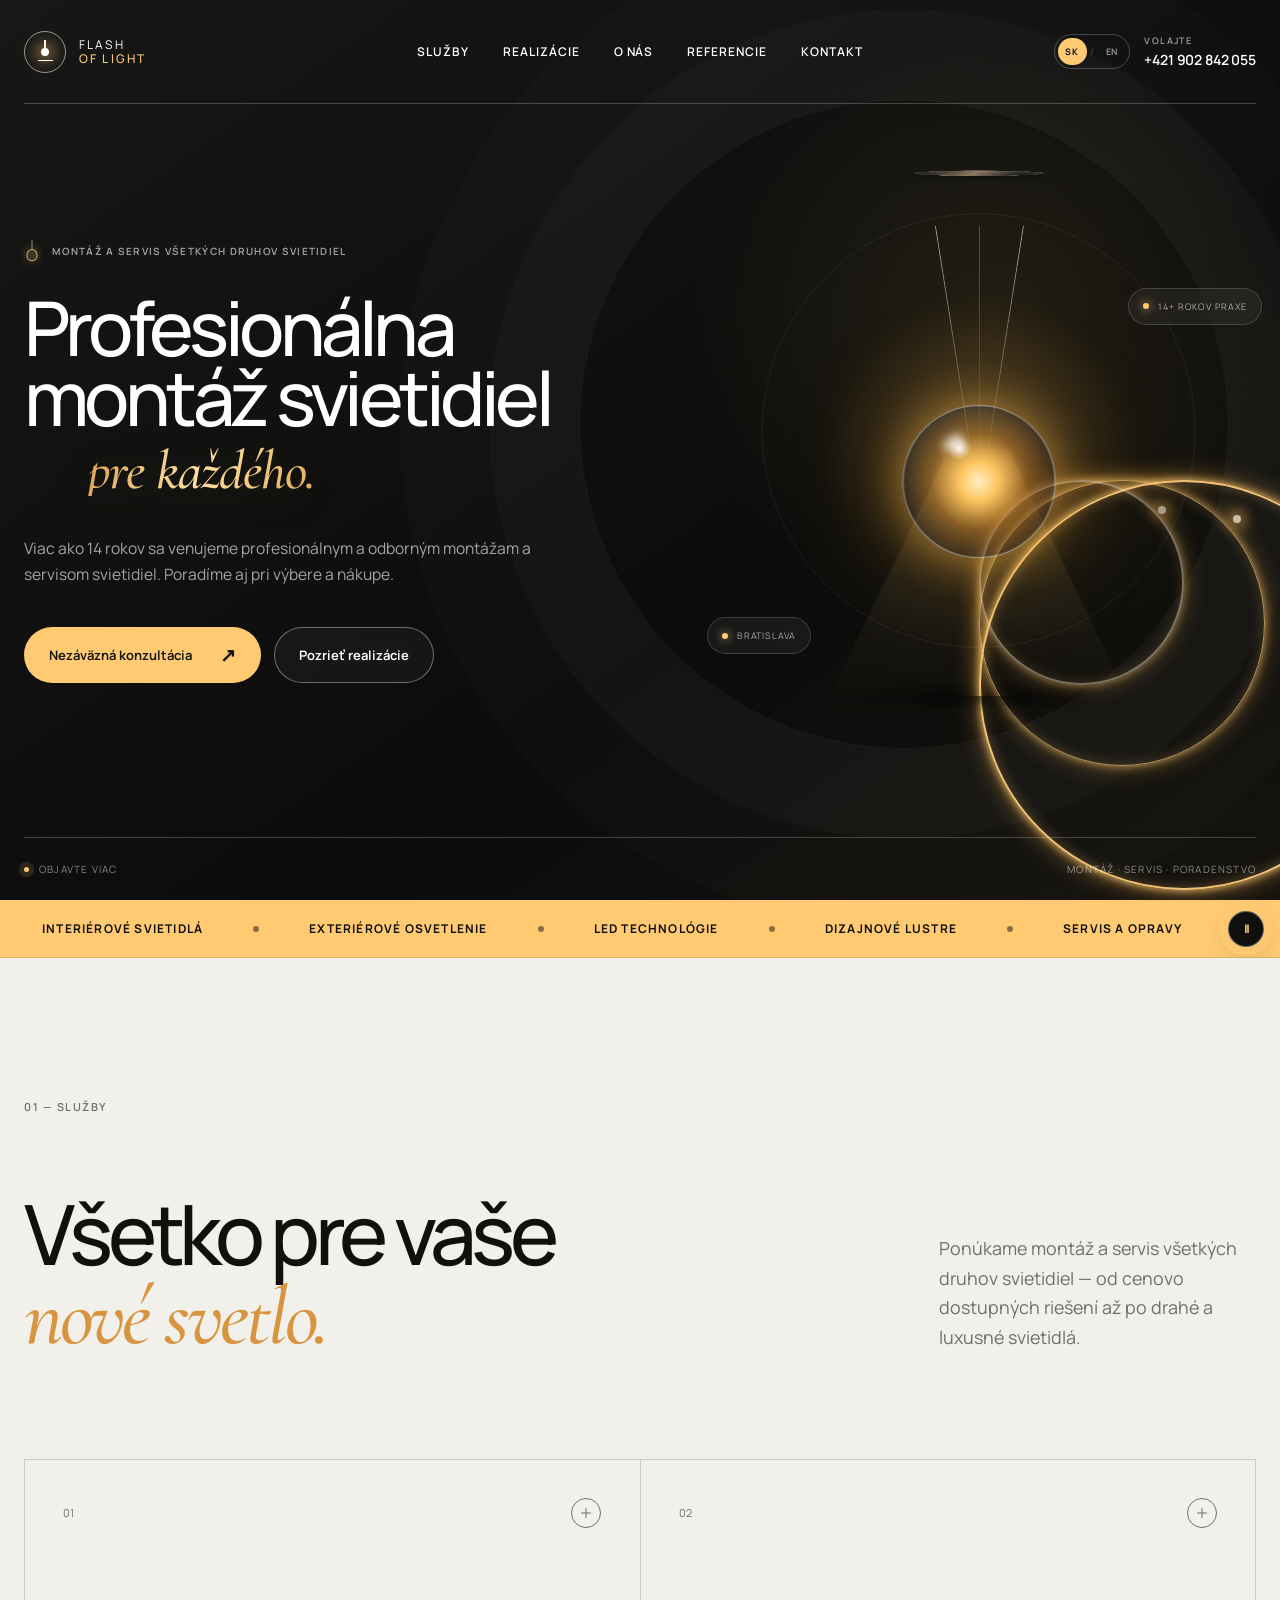
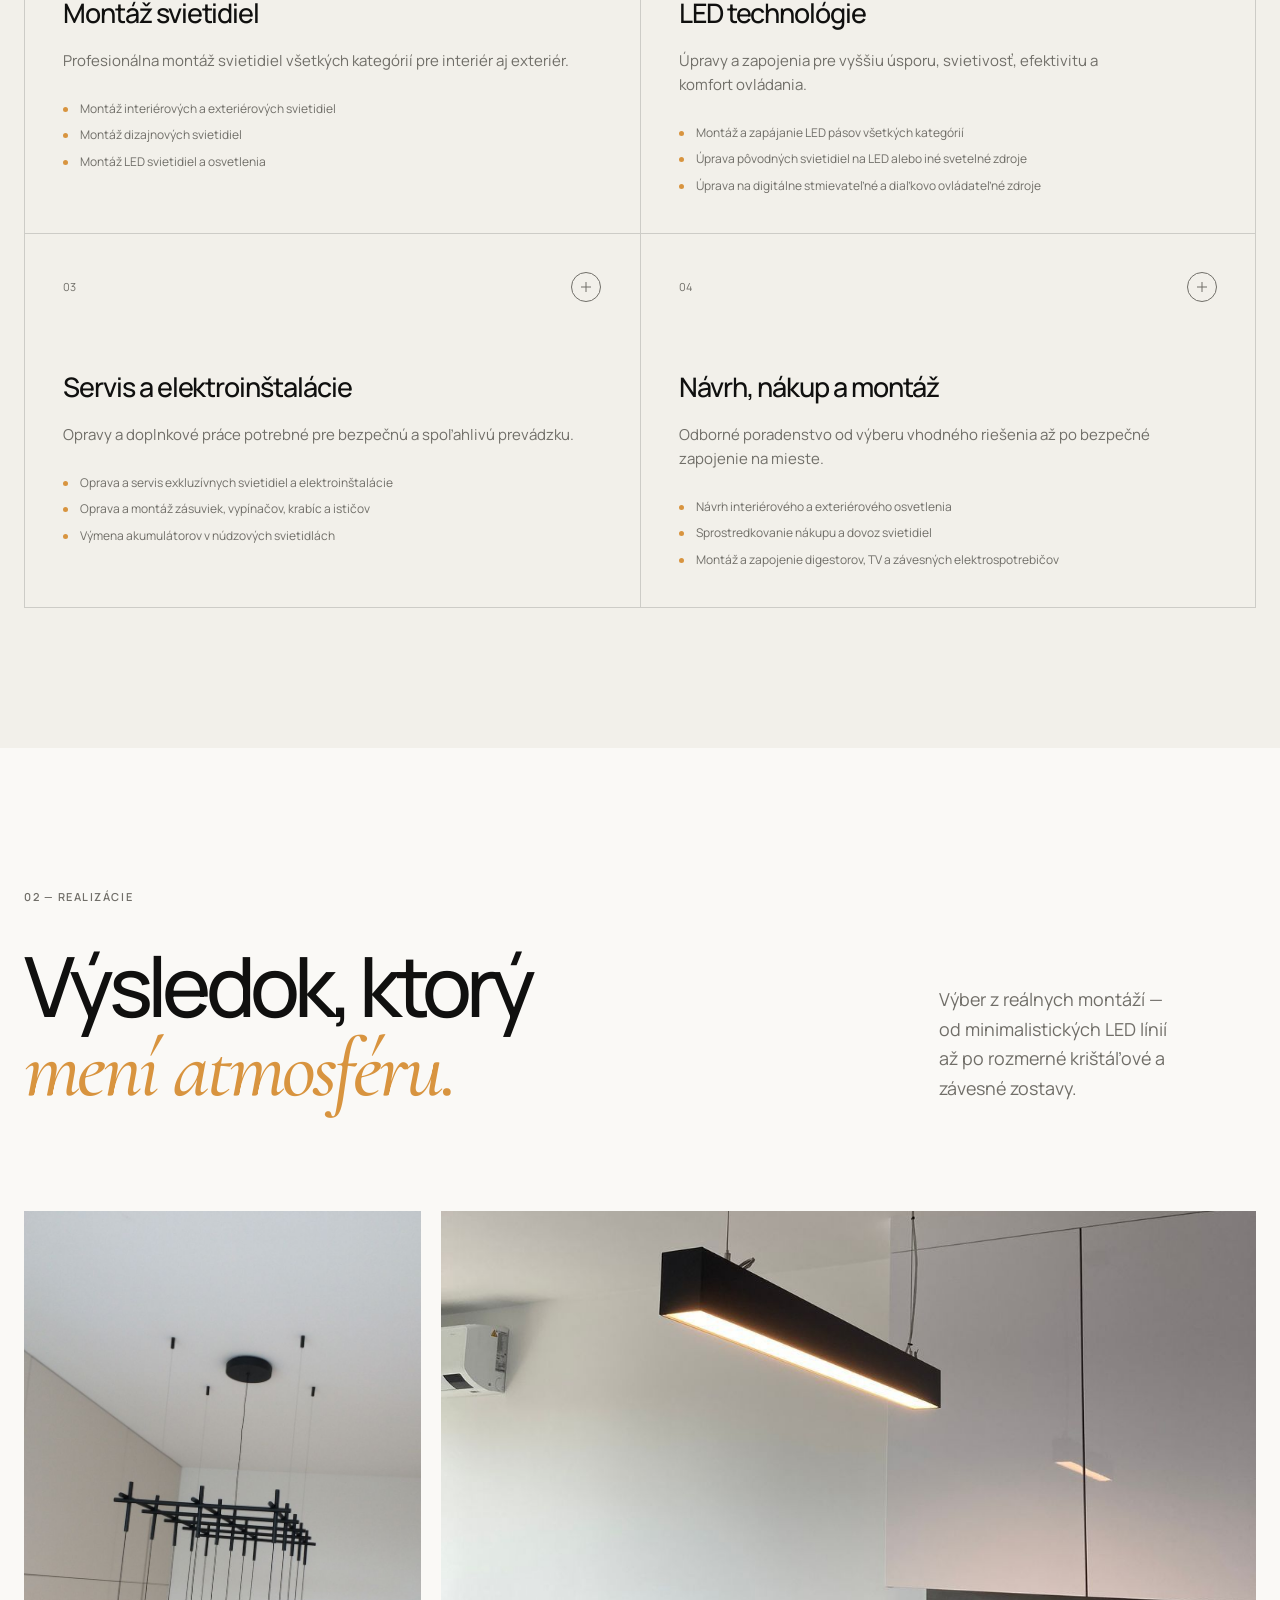
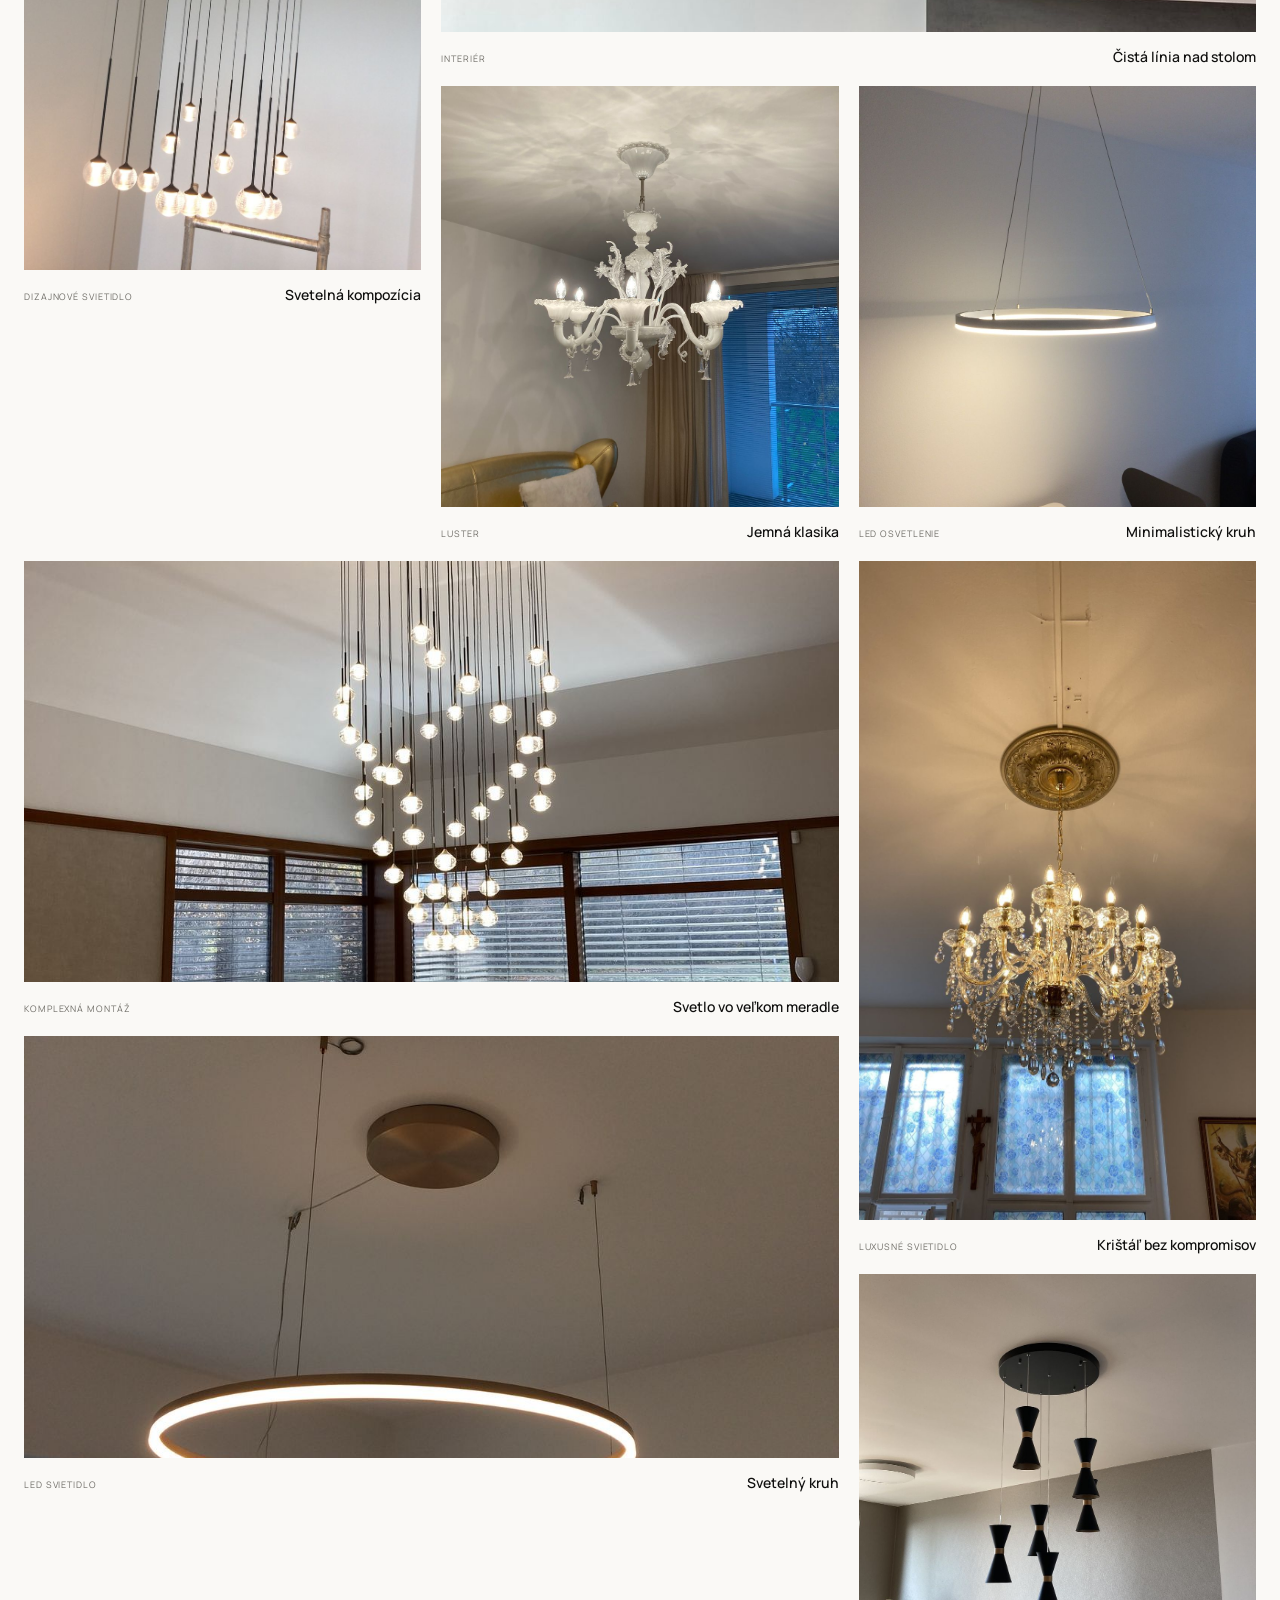
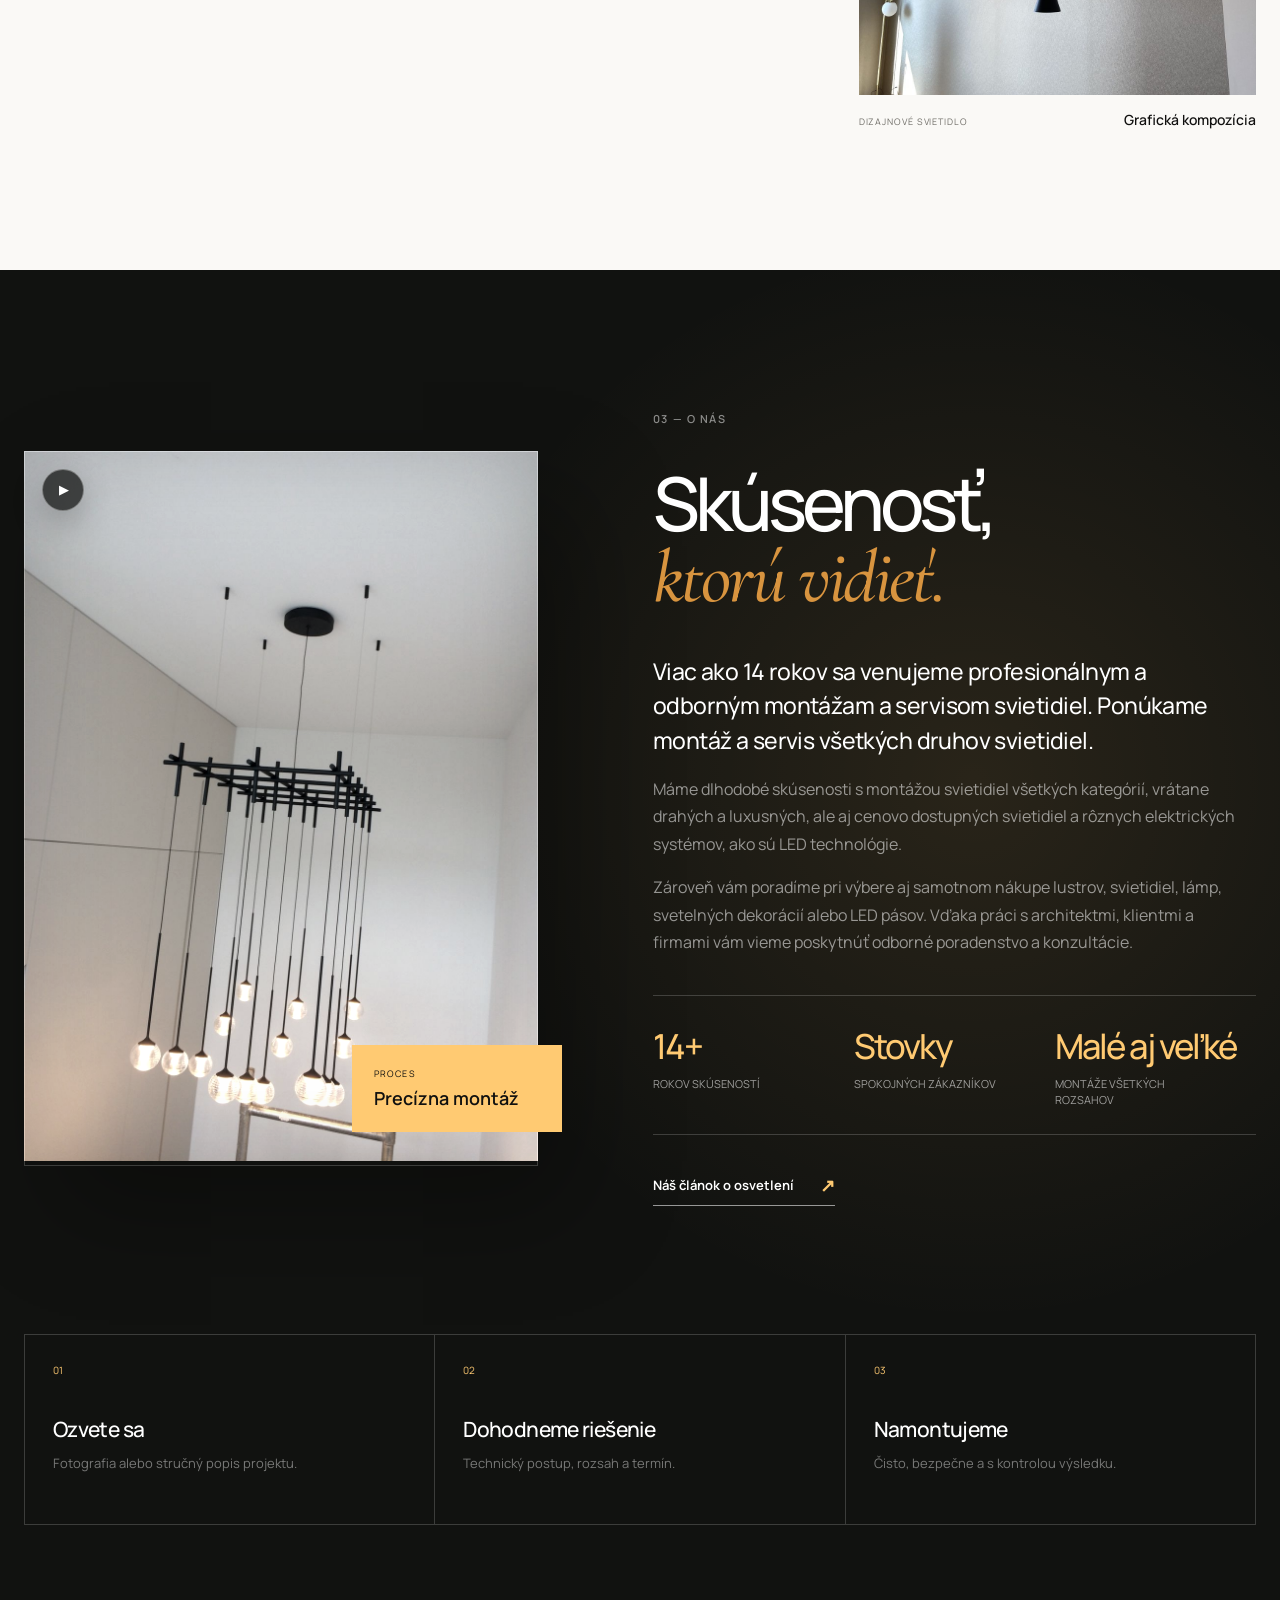
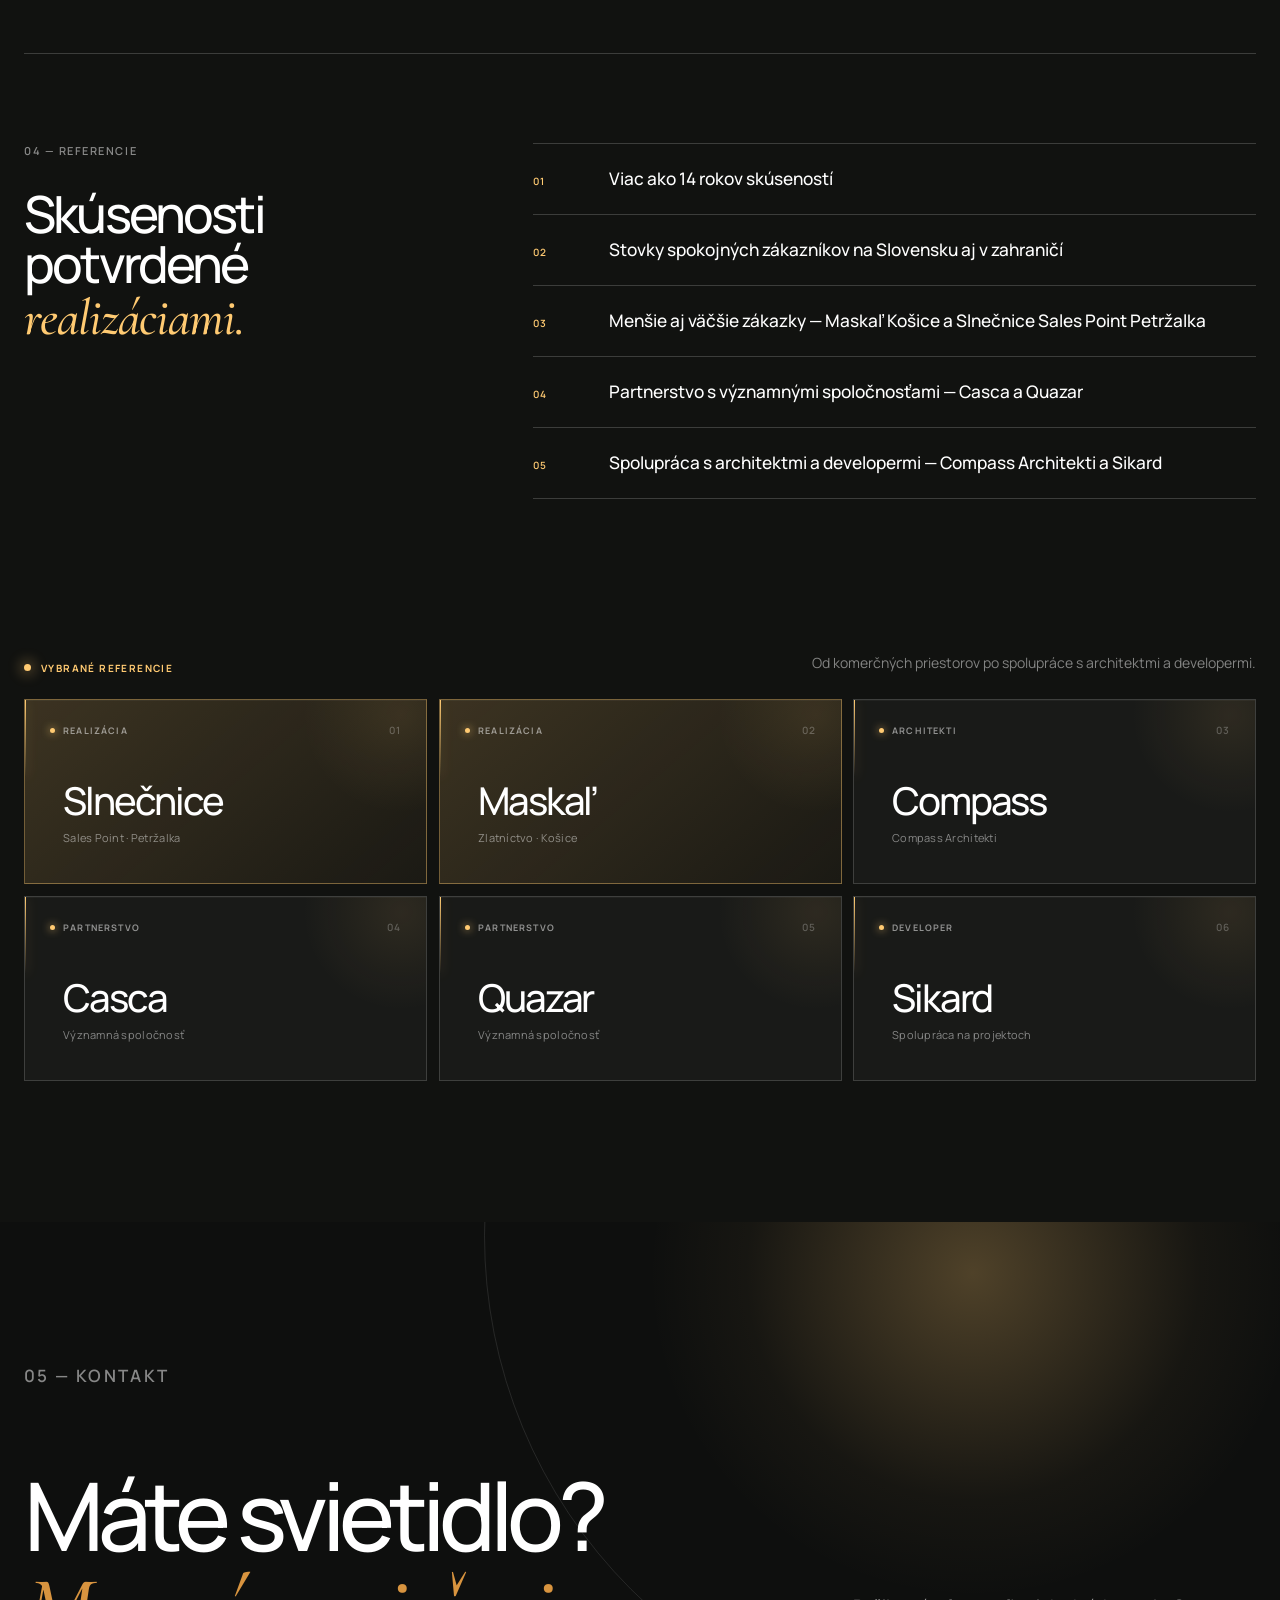
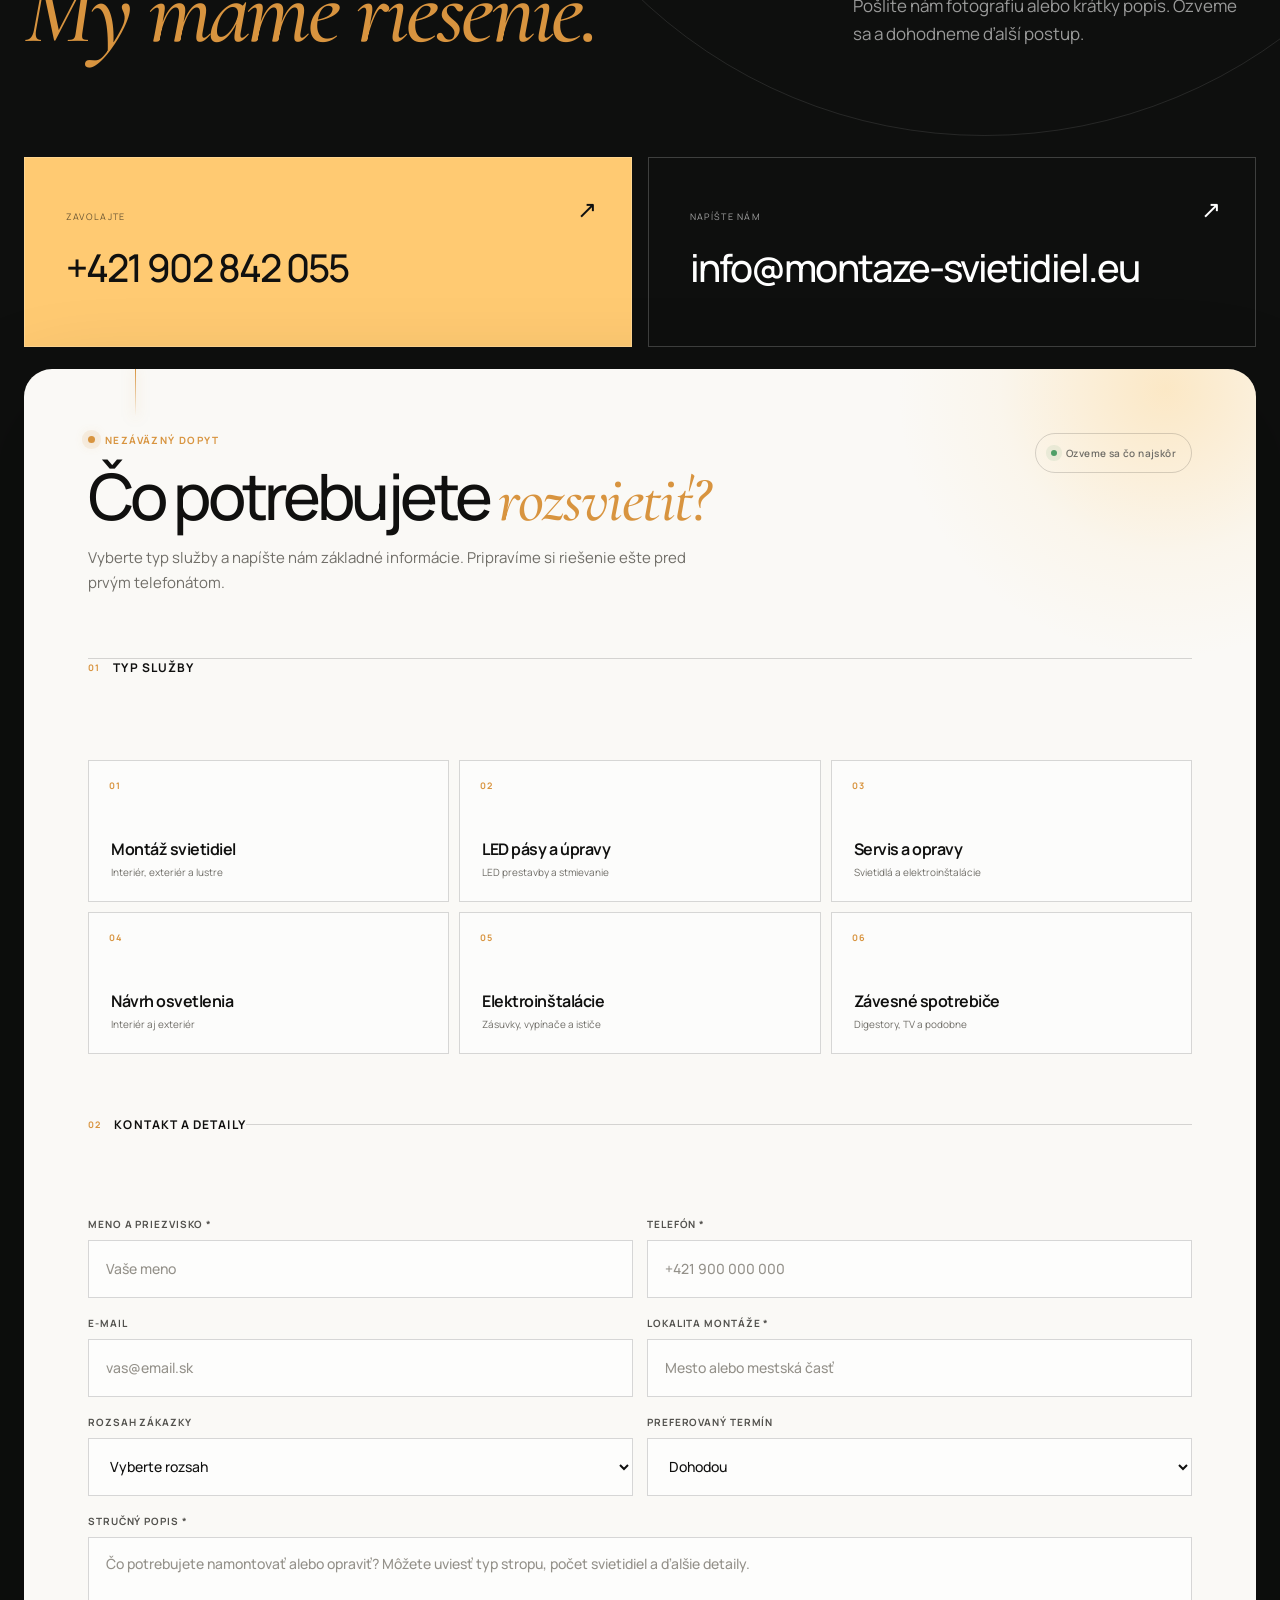
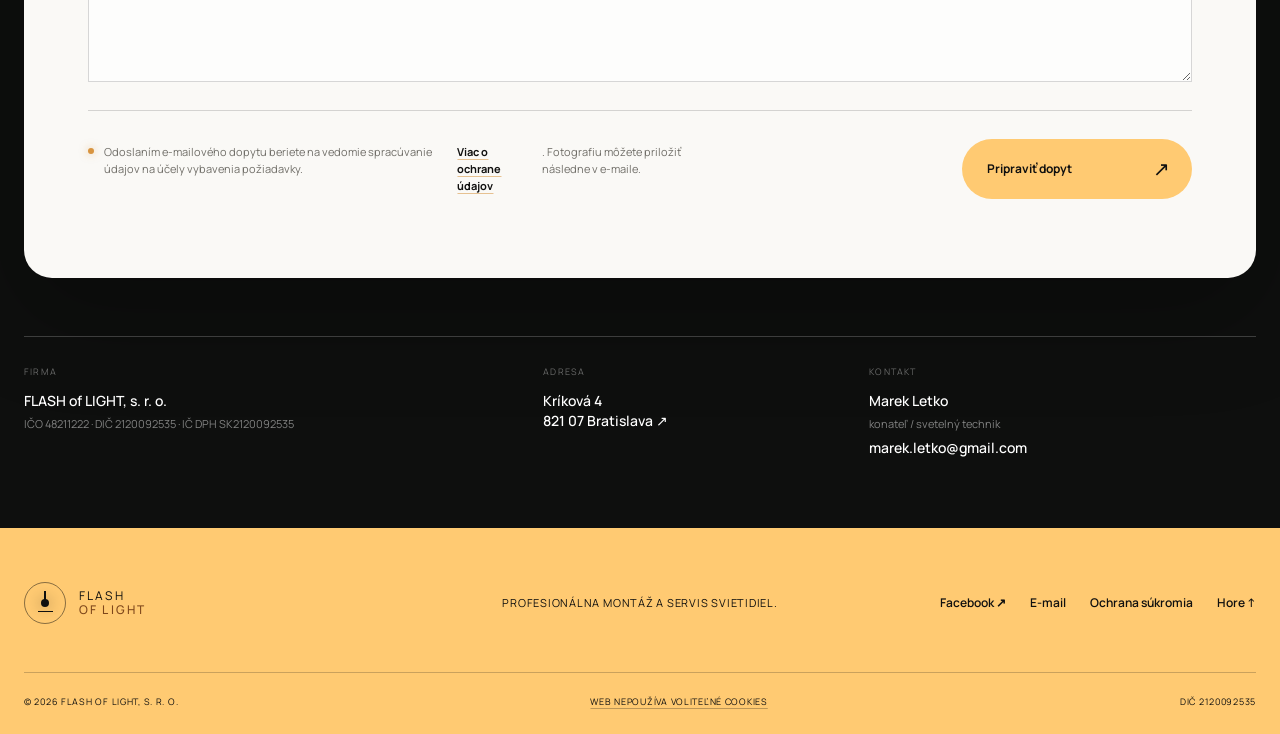
==== commit 79e095c7: "Refine hero typography" ====
--- a/index.html
+++ b/index.html
@@ -12,6 +12,26 @@
     <link rel="alternate" hreflang="en" href="https://montaze-svietidiel.eu/en.html">
     <link rel="alternate" hreflang="x-default" href="https://montaze-svietidiel.eu/">
     <link rel="icon" href="assets/favicon.png" type="image/png">
+
+    <script>
+      (() => {
+        const navigation = performance.getEntriesByType?.('navigation')[0];
+        const forceLoader = new URLSearchParams(location.search).has('show-loader');
+        let fromThisSite = false;
+        try {
+          fromThisSite = Boolean(document.referrer) && new URL(document.referrer).origin === location.origin;
+        } catch {}
+
+        if (!forceLoader && (
+          fromThisSite ||
+          navigation?.type === 'reload' ||
+          navigation?.type === 'back_forward' ||
+          matchMedia('(prefers-reduced-motion: reduce)').matches
+        )) {
+          document.documentElement.classList.add('skip-loader');
+        }
+      })();
+    </script>
 
     <meta property="og:type" content="website">
     <meta property="og:locale" content="sk_SK">
@@ -45,7 +65,18 @@
     </script>
   </head>
 
-  <body>
+  <body class="is-loading">
+    <div class="site-loader" role="status" aria-label="Načítava sa stránka">
+      <div class="loader-scene" aria-hidden="true">
+        <span class="loader-cord"></span>
+        <span class="loader-socket"></span>
+        <span class="loader-bulb"><i></i></span>
+        <span class="loader-beam"></span>
+        <span class="loader-floor"></span>
+      </div>
+      <p><strong>FLASH <em>OF LIGHT</em></strong><small>Rozsvecujeme váš priestor</small></p>
+    </div>
+
     <main>
       <section class="hero" id="domov">
         <div class="hero-grid-bg" aria-hidden="true"></div>
@@ -90,8 +121,8 @@
 
         <div class="hero-content shell">
           <div class="hero-copy">
-            <div class="eyebrow"><span></span> Montáž a servis všetkých druhov svietidiel</div>
-            <h1>Profesionálna montáž svietidiel <em>pre každého.</em></h1>
+            <div class="hero-kicker"><span class="hero-kicker-bulb" aria-hidden="true"></span><span>Montáž a servis všetkých druhov svietidiel</span></div>
+            <h1>Profesionálna montáž svietidiel <em class="hero-title-accent">pre každého.</em></h1>
             <p>Viac ako 14 rokov sa venujeme profesionálnym a odborným montážam a servisom svietidiel. Poradíme aj pri výbere a nákupe.</p>
             <div class="hero-actions">
               <a class="button button-primary" href="#kontakt">Nezáväzná konzultácia <span>↗</span></a>
--- a/styles.css
+++ b/styles.css
@@ -60,10 +60,182 @@
 button, summary { font: inherit; -webkit-tap-highlight-color: transparent; }
 ::selection { background: var(--warm); color: var(--ink); }
 :focus-visible { outline: 2px solid #ef4739; outline-offset: 4px; }
+
+/* Light-themed opening loader */
+body.is-loading { overflow: hidden; }
+body.is-loading > main *,
+body.is-loading > header * { animation-play-state: paused !important; }
+.site-loader {
+  position: fixed;
+  z-index: 1000;
+  inset: 0;
+  display: grid;
+  align-content: center;
+  justify-items: center;
+  overflow: hidden;
+  background:
+    radial-gradient(circle at 50% 41%, rgba(255, 194, 98, .1), transparent 25%),
+    linear-gradient(145deg, #171816, #090a09 64%, #14120e);
+  color: #fff;
+  opacity: 1;
+  visibility: visible;
+  transition: opacity .58s cubic-bezier(.22, 1, .36, 1), visibility 0s .58s;
+}
+.site-loader::before {
+  content: "";
+  position: absolute;
+  inset: 0;
+  background-image:
+    linear-gradient(rgba(255, 255, 255, .025) 1px, transparent 1px),
+    linear-gradient(90deg, rgba(255, 255, 255, .025) 1px, transparent 1px);
+  background-size: 46px 46px;
+  mask-image: radial-gradient(circle at center, #000, transparent 68%);
+}
+.site-loader.is-leaving { opacity: 0; visibility: hidden; pointer-events: none; }
+.loader-scene {
+  position: relative;
+  width: min(86vw, 370px);
+  height: 270px;
+  transform: translateZ(0);
+  transform-origin: center bottom;
+  transition: transform .58s cubic-bezier(.22, 1, .36, 1);
+}
+.site-loader.is-leaving .loader-scene { transform: translateY(-18px) scale(.94); }
+.loader-scene > span { position: absolute; display: block; left: 50%; }
+.loader-cord {
+  z-index: 3;
+  top: -22px;
+  width: 1px;
+  height: 108px;
+  background: linear-gradient(#353735, #a48a64);
+  box-shadow: 0 0 8px rgba(255, 206, 127, .12);
+  transform: translateX(-50%) scaleY(0);
+  transform-origin: top;
+  animation: loader-drop .52s .04s cubic-bezier(.22, 1, .36, 1) forwards;
+}
+.loader-socket {
+  z-index: 4;
+  top: 75px;
+  width: 30px;
+  height: 25px;
+  border: 1px solid rgba(255, 255, 255, .26);
+  border-radius: 4px 4px 9px 9px;
+  background:
+    linear-gradient(to bottom, transparent 31%, rgba(255, 255, 255, .23) 32% 36%, transparent 37% 62%, rgba(255, 255, 255, .2) 63% 67%, transparent 68%),
+    #292a27;
+  opacity: 0;
+  transform: translate(-50%, -8px);
+  animation: loader-socket-in .4s .28s ease forwards;
+}
+.loader-bulb {
+  z-index: 3;
+  top: 93px;
+  width: 62px;
+  height: 72px;
+  border: 1px solid rgba(255, 228, 184, .76);
+  border-radius: 52% 52% 45% 45% / 56% 56% 42% 42%;
+  background: radial-gradient(circle at 50% 45%, #fff9dd 0 9%, #ffd68e 34%, rgba(255, 189, 89, .18) 68%, rgba(255, 255, 255, .03) 100%);
+  opacity: .08;
+  transform: translateX(-50%) scale(.88);
+  animation: loader-ignite 1.18s .38s linear forwards, loader-bulb-breathe 1.5s 1.62s ease-in-out infinite;
+}
+.loader-bulb::before,
+.loader-bulb::after {
+  content: "";
+  position: absolute;
+  bottom: 7px;
+  width: 1px;
+  height: 18px;
+  background: rgba(120, 74, 20, .58);
+  transform-origin: bottom;
+}
+.loader-bulb::before { left: 24px; transform: rotate(-17deg); }
+.loader-bulb::after { right: 24px; transform: rotate(17deg); }
+.loader-bulb i {
+  position: absolute;
+  right: 22px;
+  bottom: 17px;
+  left: 22px;
+  height: 8px;
+  border-top: 1px solid rgba(120, 74, 20, .6);
+  border-radius: 50%;
+}
+.loader-beam {
+  z-index: 1;
+  top: 139px;
+  width: 350px;
+  height: 126px;
+  background: linear-gradient(to bottom, rgba(255, 214, 143, .2), rgba(255, 194, 91, .035) 72%, transparent);
+  clip-path: polygon(43% 0, 57% 0, 100% 100%, 0 100%);
+  filter: blur(4px);
+  opacity: 0;
+  transform: translateX(-50%) scaleX(.36);
+  transform-origin: top;
+  animation: loader-beam-on .9s .58s cubic-bezier(.22, 1, .36, 1) forwards;
+}
+.loader-floor {
+  z-index: 2;
+  bottom: 7px;
+  width: 270px;
+  height: 20px;
+  border-radius: 50%;
+  background: radial-gradient(ellipse, rgba(255, 209, 130, .42), rgba(255, 194, 92, .08) 48%, transparent 72%);
+  filter: blur(6px);
+  opacity: 0;
+  transform: translateX(-50%) scale(.45);
+  animation: loader-floor-on .7s .72s ease forwards;
+}
+.site-loader > p {
+  position: relative;
+  z-index: 2;
+  display: grid;
+  justify-items: center;
+  gap: 12px;
+  margin: 3px 0 0;
+  opacity: 0;
+  transform: translateY(12px);
+  animation: loader-copy-in .6s .54s cubic-bezier(.22, 1, .36, 1) forwards;
+}
+.site-loader > p strong {
+  font-size: clamp(14px, 2.2vw, 19px);
+  font-weight: 500;
+  letter-spacing: .28em;
+}
+.site-loader > p strong em { color: var(--warm); font-style: normal; }
+.site-loader > p small {
+  color: rgba(255, 255, 255, .42);
+  font-size: 9px;
+  font-weight: 650;
+  letter-spacing: .18em;
+  text-transform: uppercase;
+}
+html.skip-loader .site-loader,
+html.no-js .site-loader { display: none; }
+html.skip-loader body.is-loading,
+html.no-js body.is-loading { overflow-x: hidden; overflow-y: auto; }
+
+@keyframes loader-drop { to { transform: translateX(-50%) scaleY(1); } }
+@keyframes loader-socket-in { to { opacity: 1; transform: translate(-50%, 0); } }
+@keyframes loader-ignite {
+  0%, 24% { opacity: .08; transform: translateX(-50%) scale(.88); box-shadow: none; }
+  31% { opacity: .92; }
+  39% { opacity: .16; }
+  49% { opacity: 1; }
+  56% { opacity: .68; }
+  64%, 100% {
+    opacity: 1;
+    transform: translateX(-50%) scale(1);
+    box-shadow: 0 0 18px 7px rgba(255, 203, 116, .38), 0 0 70px 28px rgba(255, 181, 67, .2), 0 0 145px 65px rgba(255, 167, 42, .08);
+  }
+}
+@keyframes loader-beam-on { to { opacity: 1; transform: translateX(-50%) scaleX(1); } }
+@keyframes loader-floor-on { to { opacity: 1; transform: translateX(-50%) scale(1); } }
+@keyframes loader-copy-in { to { opacity: 1; transform: translateY(0); } }
+@keyframes loader-bulb-breathe { 50% { filter: brightness(1.09); } }
+
 .shell { width: min(100% - 48px, 1380px); margin-inline: auto; }
 .section { padding-block: clamp(100px, 11vw, 170px); }
-.section-label,
-.eyebrow {
+.section-label {
   font-family: var(--font-mono);
   font-size: 11px;
   font-weight: 600;
@@ -269,15 +441,49 @@
   padding-block: 128px 105px;
 }
 .hero-copy { position: relative; z-index: 2; max-width: 820px; }
-.eyebrow {
-  display: flex;
+.hero-kicker {
+  display: inline-flex;
   align-items: center;
-  gap: 12px;
-  margin-bottom: 28px;
-  color: rgba(255, 255, 255, .72);
+  gap: 13px;
+  max-width: 510px;
+  margin-bottom: 31px;
+  color: rgba(255, 255, 255, .6);
+  font-size: 10px;
+  font-weight: 650;
+  letter-spacing: .13em;
+  line-height: 1.45;
+  text-transform: uppercase;
   animation: hero-in .8s .1s cubic-bezier(.22, 1, .36, 1) both;
 }
-.eyebrow span { width: 28px; height: 1px; background: var(--warm); }
+.hero-kicker-bulb {
+  position: relative;
+  width: 15px;
+  height: 22px;
+  flex: 0 0 15px;
+}
+.hero-kicker-bulb::before {
+  content: "";
+  position: absolute;
+  top: 0;
+  left: 50%;
+  width: 1px;
+  height: 9px;
+  background: rgba(255, 255, 255, .5);
+  transform: translateX(-50%);
+}
+.hero-kicker-bulb::after {
+  content: "";
+  position: absolute;
+  bottom: 1px;
+  left: 50%;
+  width: 9px;
+  height: 10px;
+  border: 1px solid rgba(255, 219, 161, .72);
+  border-radius: 52% 52% 45% 45%;
+  background: rgba(255, 202, 114, .18);
+  box-shadow: 0 0 8px rgba(255, 196, 99, .34);
+  transform: translateX(-50%);
+}
 h1 {
   margin: 0;
   font-size: clamp(56px, 6.15vw, 96px);
@@ -286,6 +492,11 @@
   line-height: .91;
   animation: hero-in .9s .2s cubic-bezier(.22, 1, .36, 1) both;
 }
+.hero-copy h1 {
+  max-width: 820px;
+  font-size: clamp(56px, 5.9vw, 92px);
+  line-height: .93;
+}
 h1 em {
   display: block;
   color: var(--warm);
@@ -294,12 +505,28 @@
   letter-spacing: -.03em;
   white-space: nowrap;
 }
+.hero-copy h1 .hero-title-accent {
+  position: relative;
+  display: block;
+  width: max-content;
+  max-width: calc(100% - clamp(18px, 5vw, 82px));
+  margin: 13px 0 0 clamp(18px, 5vw, 82px);
+  background: linear-gradient(105deg, #dca252 0%, #ffdfa0 48%, #e4ad5d 100%);
+  background-clip: text;
+  color: #efc478;
+  font-size: .73em;
+  line-height: .9;
+  letter-spacing: -.018em;
+  filter: drop-shadow(0 8px 24px rgba(218, 151, 56, .12));
+  -webkit-background-clip: text;
+  -webkit-text-fill-color: transparent;
+}
 .hero-copy > p {
-  max-width: 600px;
-  margin: 34px 0 0;
-  color: rgba(255, 255, 255, .76);
-  font-size: clamp(16px, 1.4vw, 20px);
-  line-height: 1.55;
+  max-width: 570px;
+  margin: 39px 0 0;
+  color: rgba(255, 255, 255, .62);
+  font-size: clamp(15px, 1.22vw, 18px);
+  line-height: 1.68;
   animation: hero-in .9s .32s cubic-bezier(.22, 1, .36, 1) both;
 }
 .hero-actions { display: flex; flex-wrap: wrap; gap: 13px; margin-top: 40px; animation: hero-in .9s .44s cubic-bezier(.22, 1, .36, 1) both; }
@@ -1337,9 +1564,10 @@
   .language-switch { font-size: 8px; }
   .language-switch a { min-width: 27px; height: 25px; padding-inline: 6px; }
   .hero-content { padding-top: 112px; }
-  .eyebrow { margin-bottom: 22px; font-size: 9px; line-height: 1.4; }
-  h1 { font-size: clamp(48px, 15vw, 68px); }
+  .hero-kicker { max-width: 300px; margin-bottom: 24px; font-size: 8px; line-height: 1.5; }
+  .hero-copy h1 { font-size: clamp(46px, 14vw, 62px); }
   h1 em { white-space: normal; }
+  .hero-copy h1 .hero-title-accent { max-width: 100%; margin: 10px 0 0; font-size: .8em; white-space: normal; }
   h2 { font-size: clamp(44px, 13.5vw, 62px); }
   .hero-copy > p { margin-top: 26px; font-size: 16px; }
   .hero-actions { align-items: stretch; flex-direction: column; margin-top: 30px; }
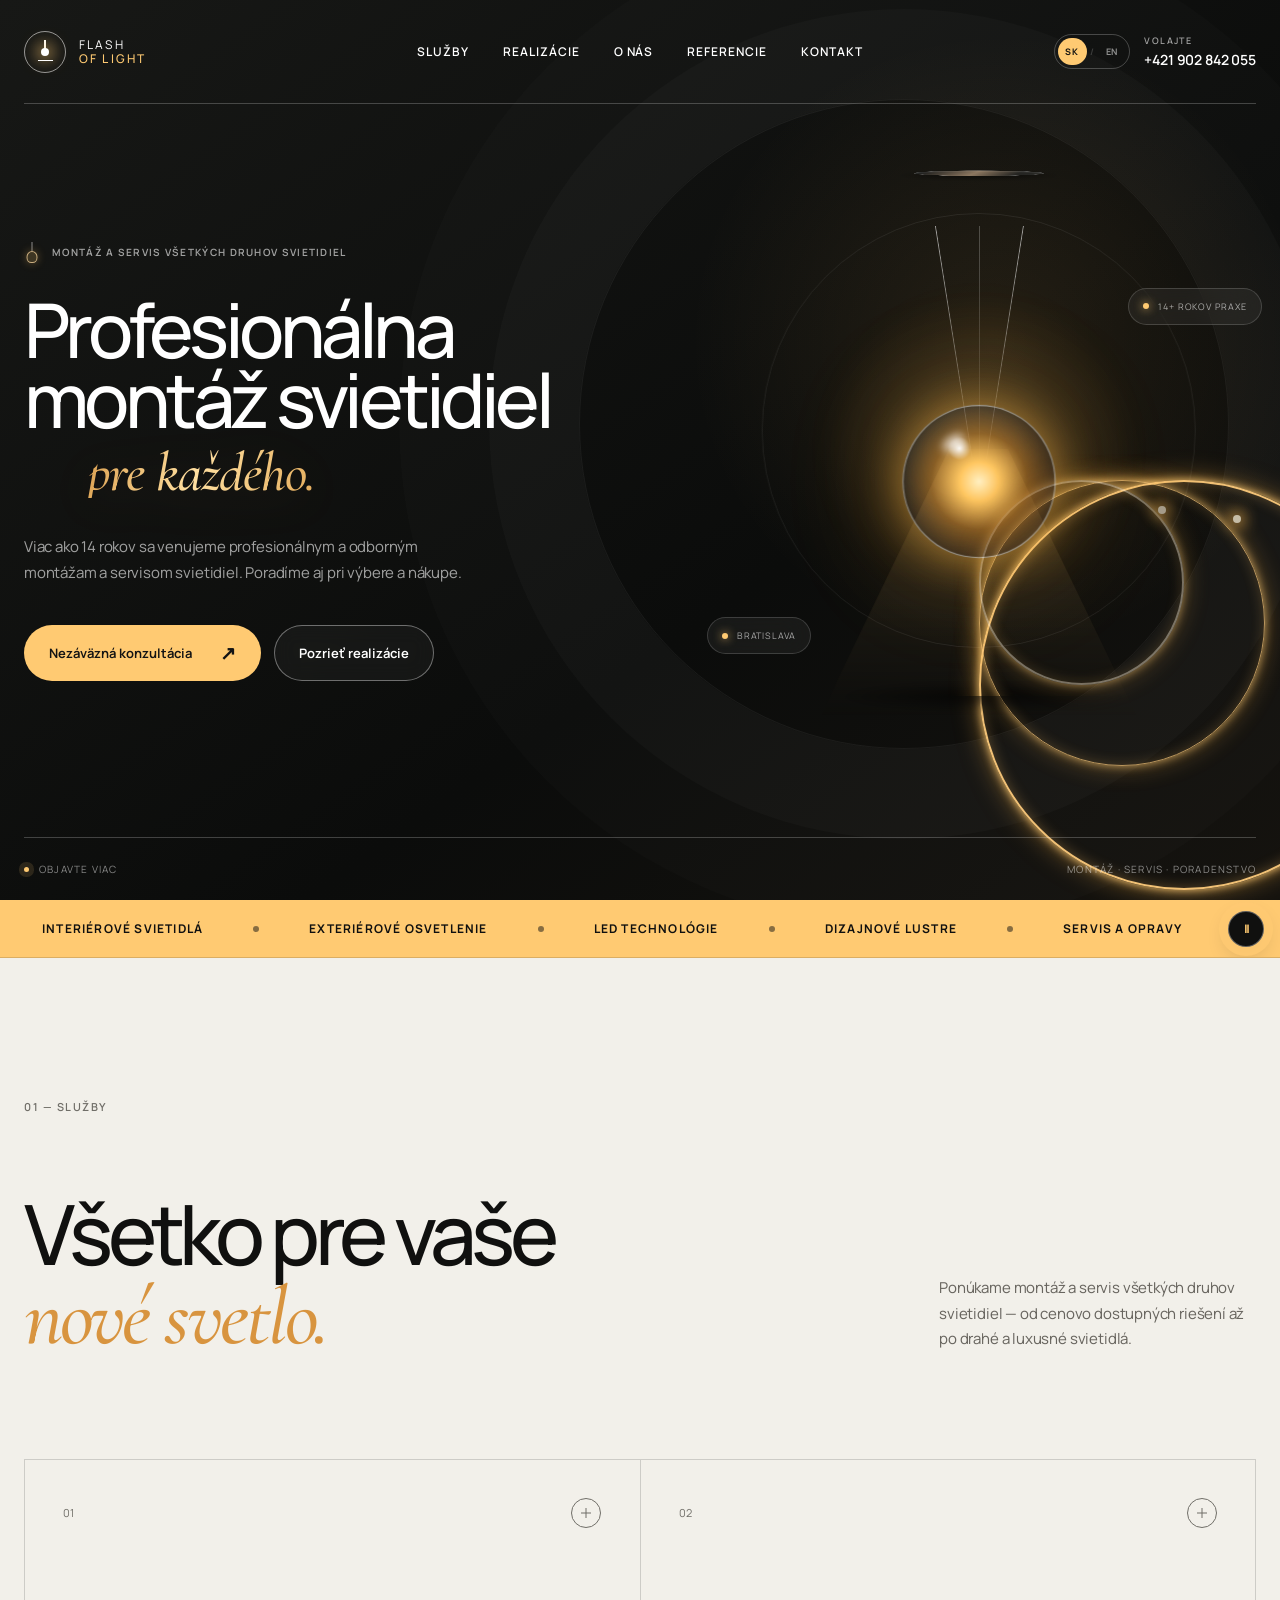
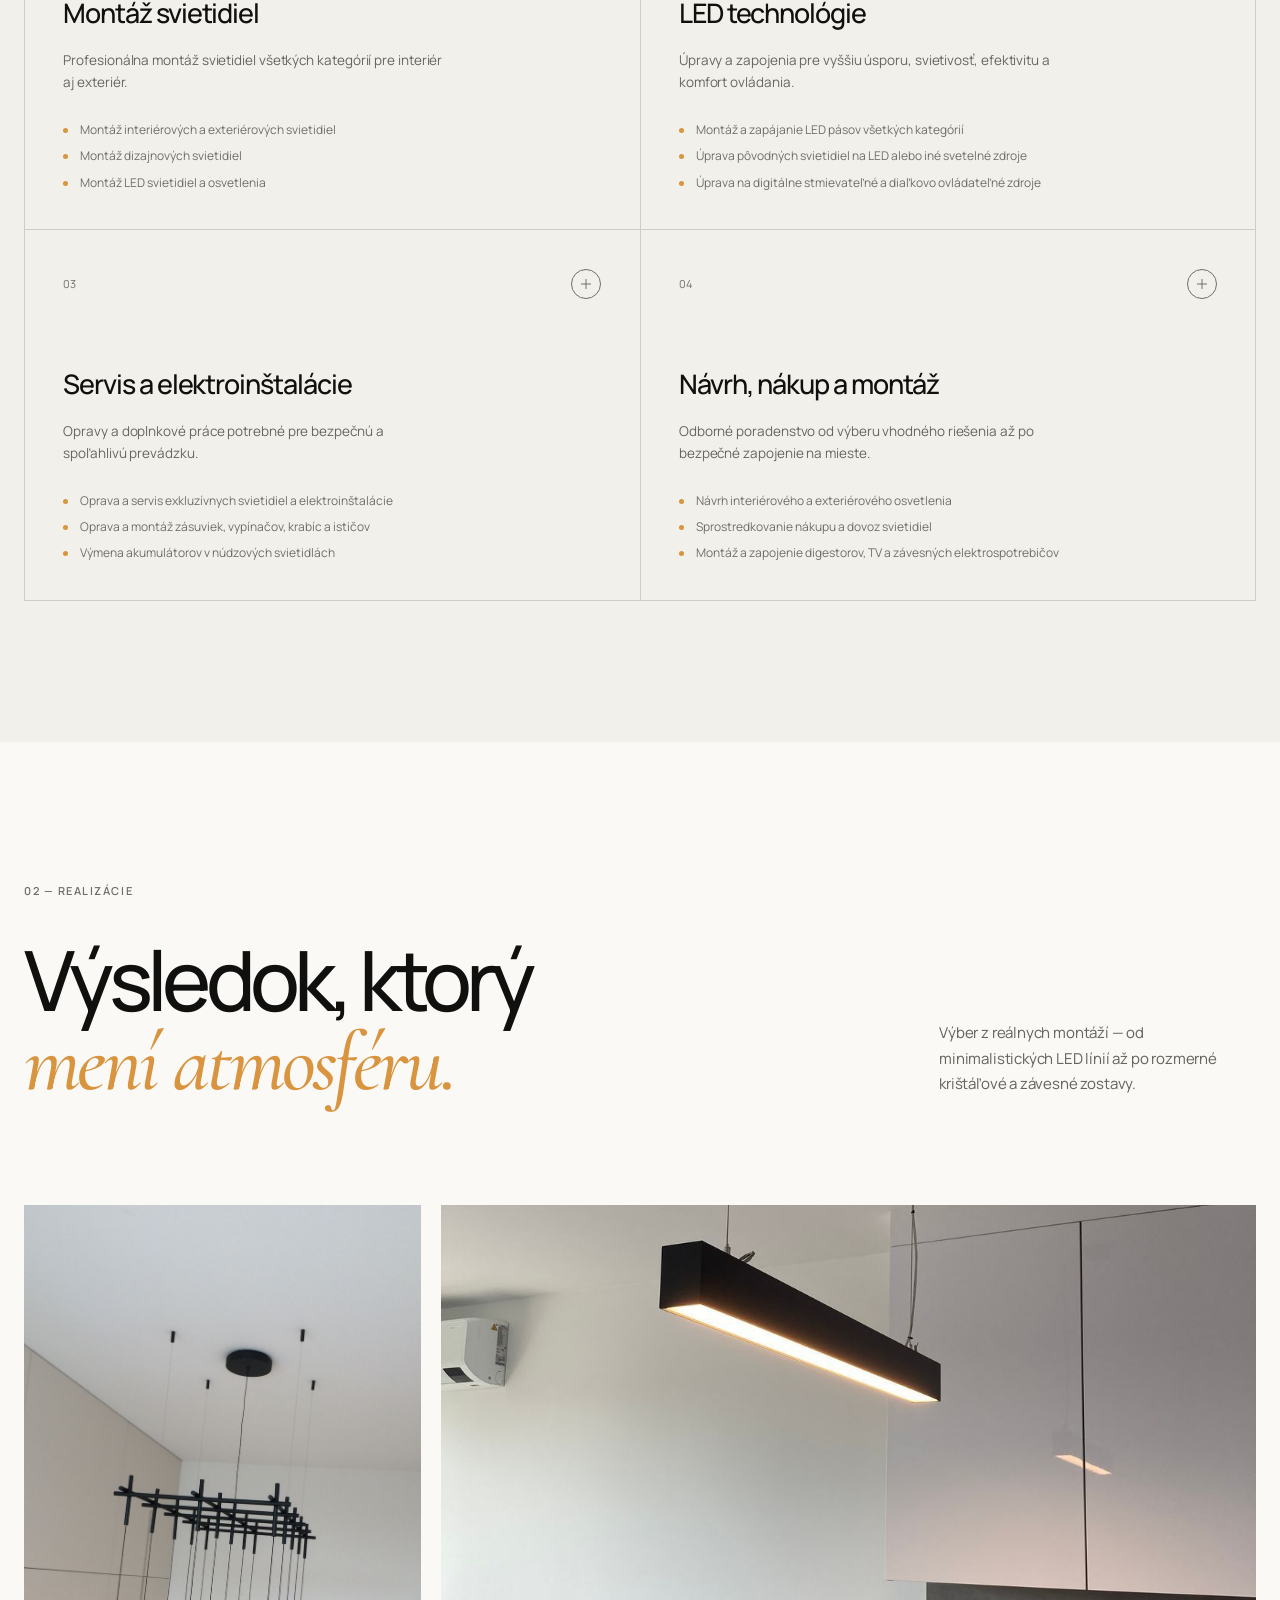
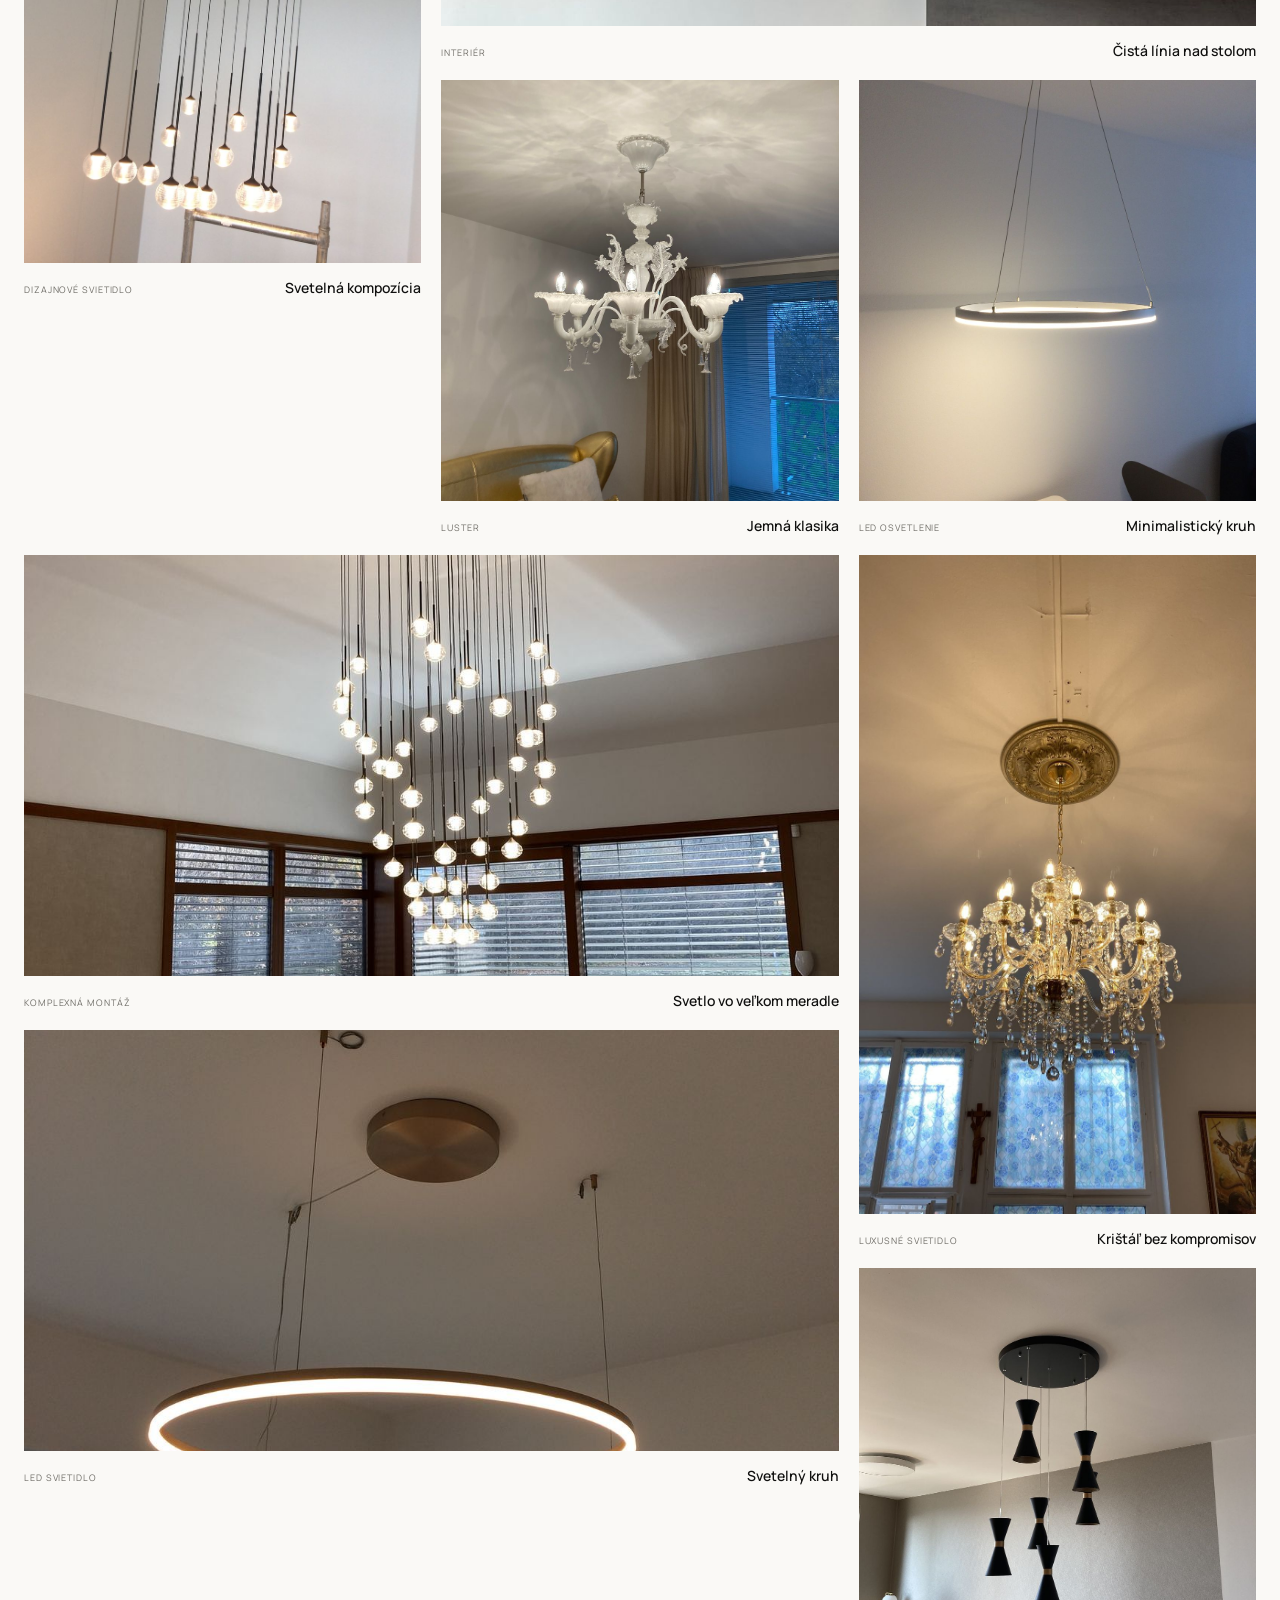
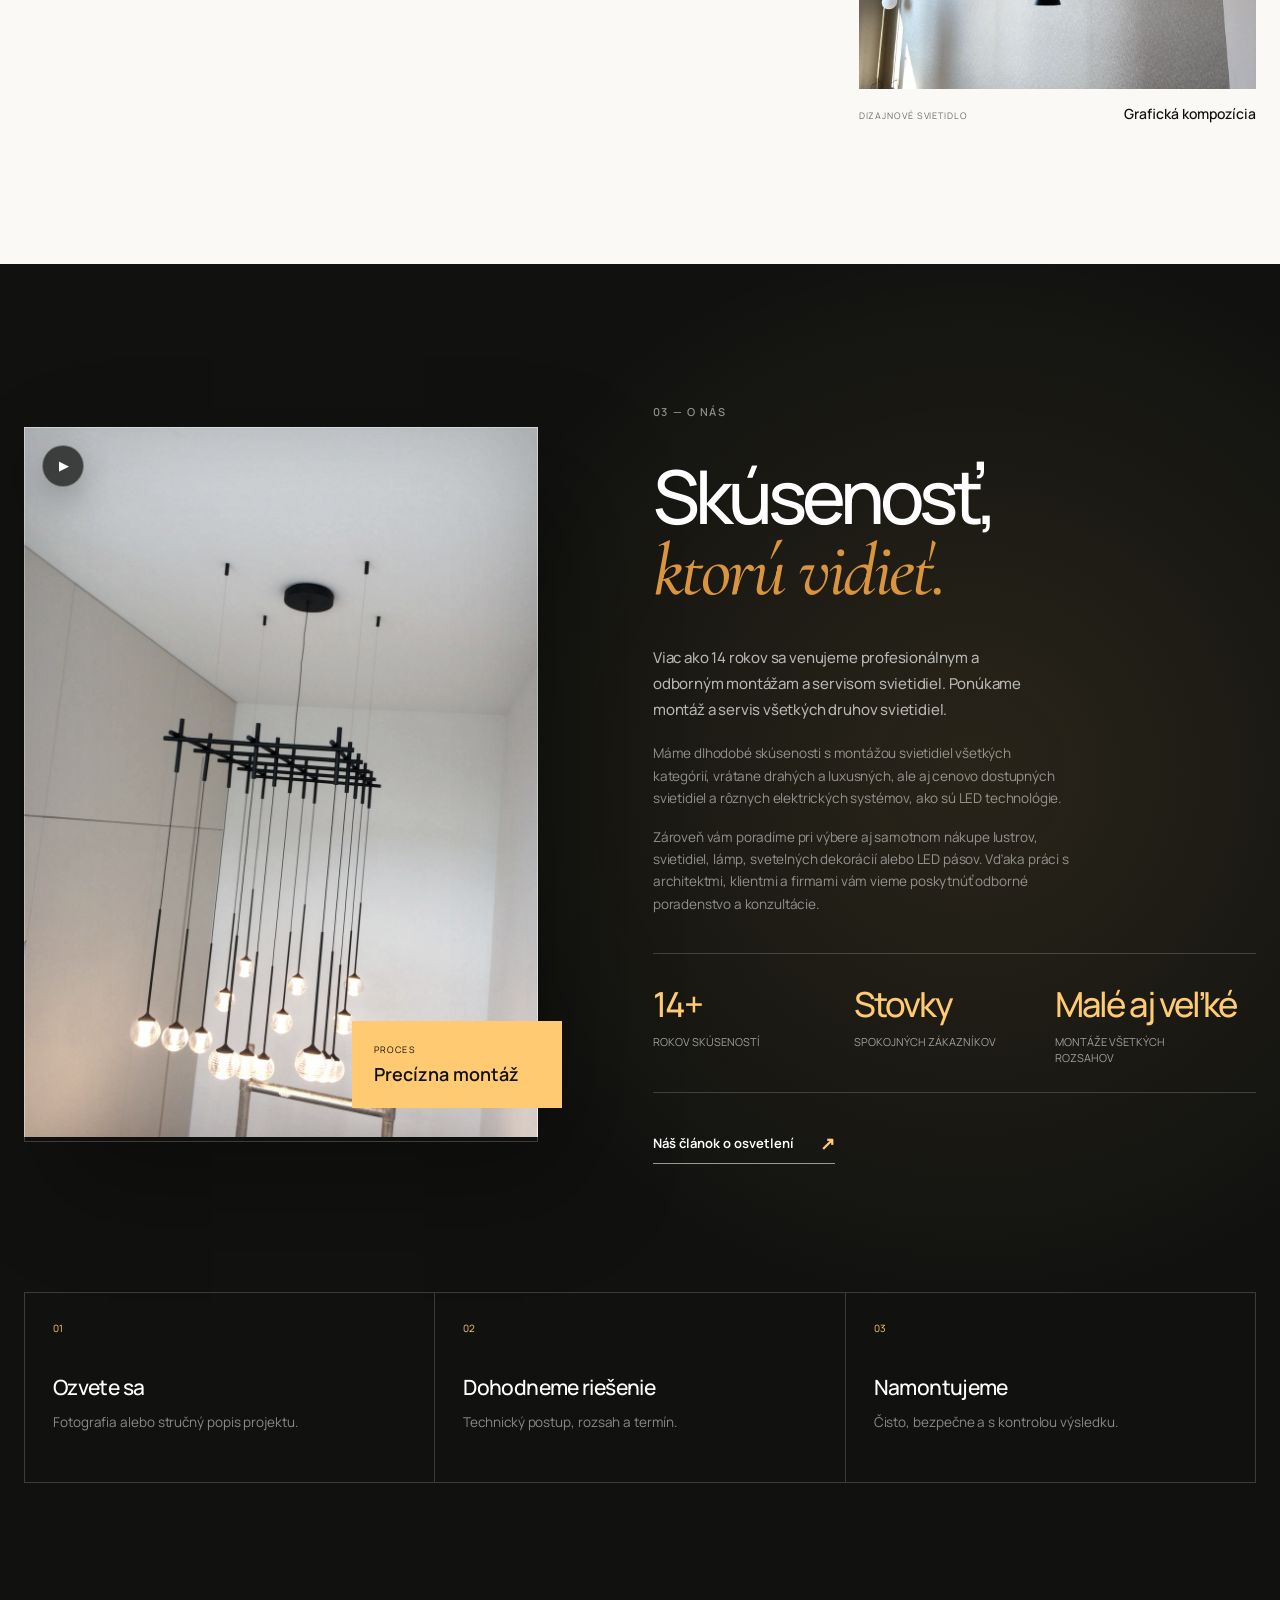
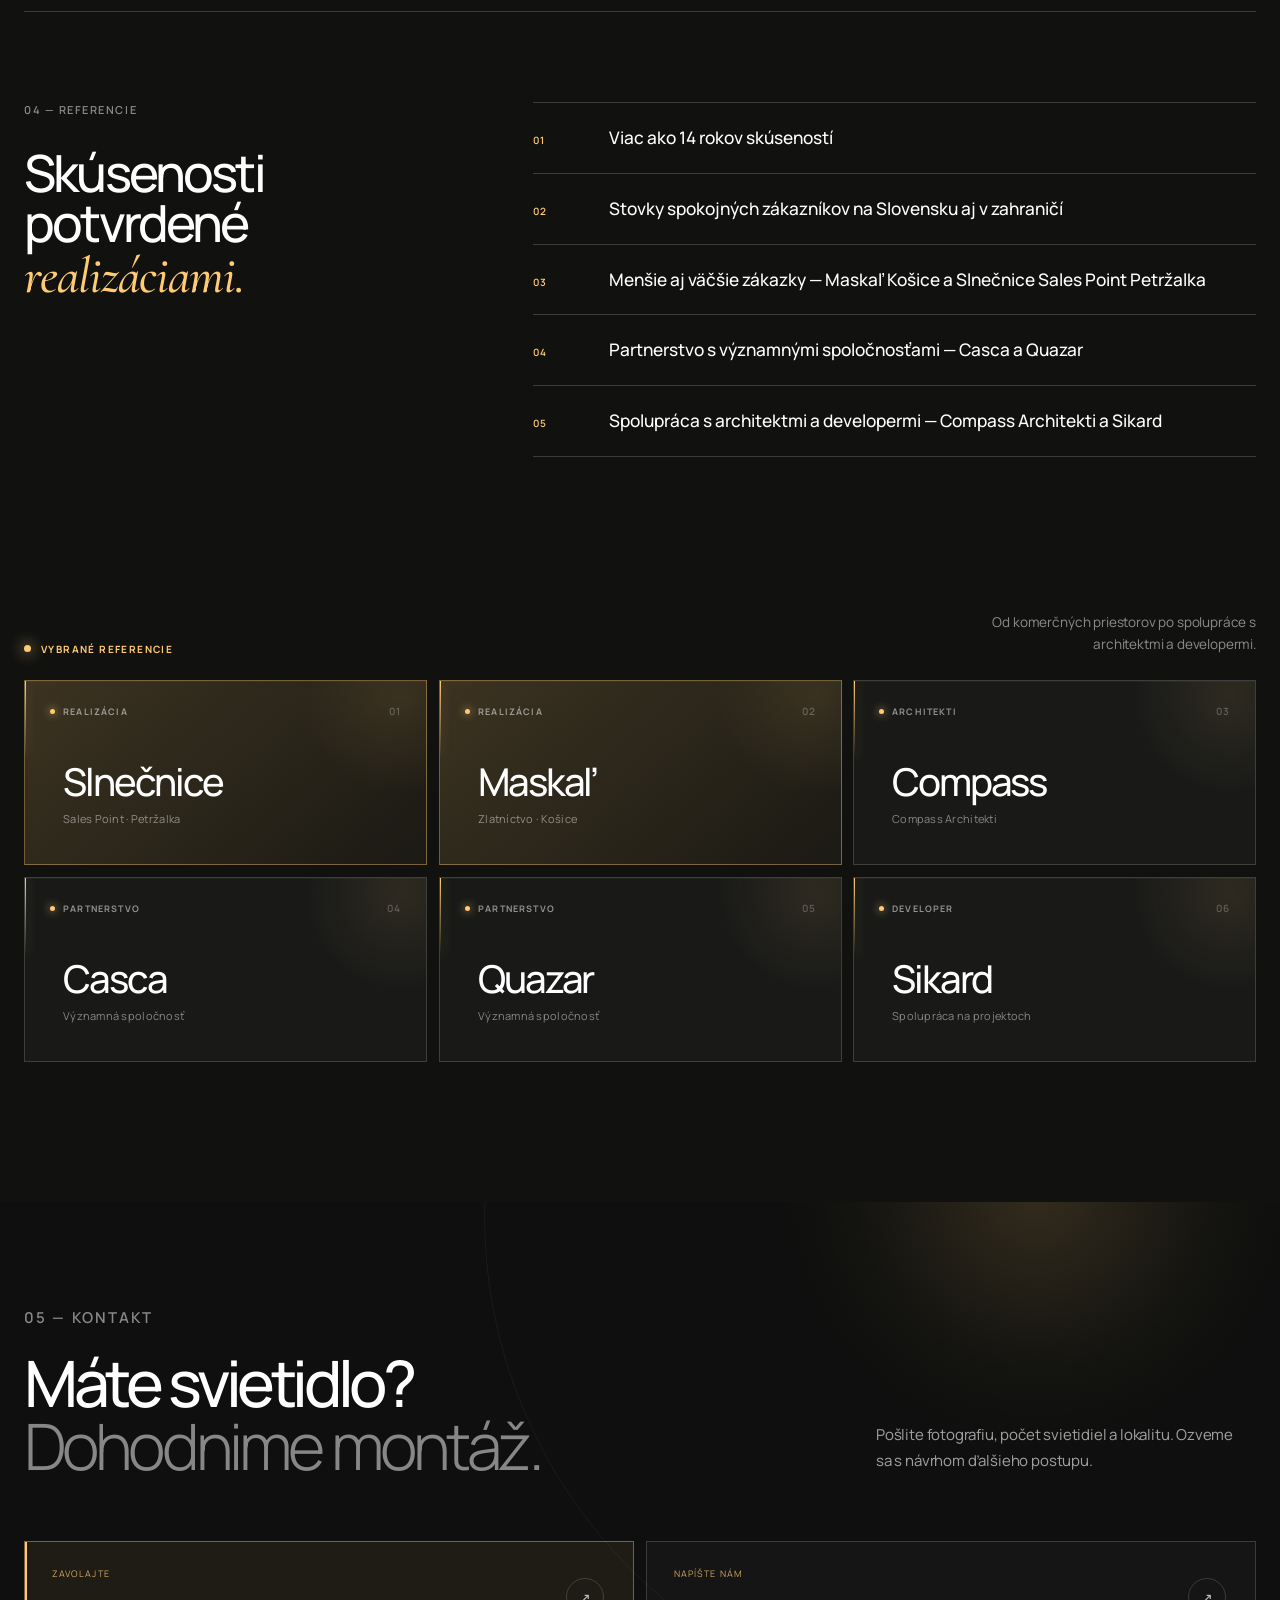
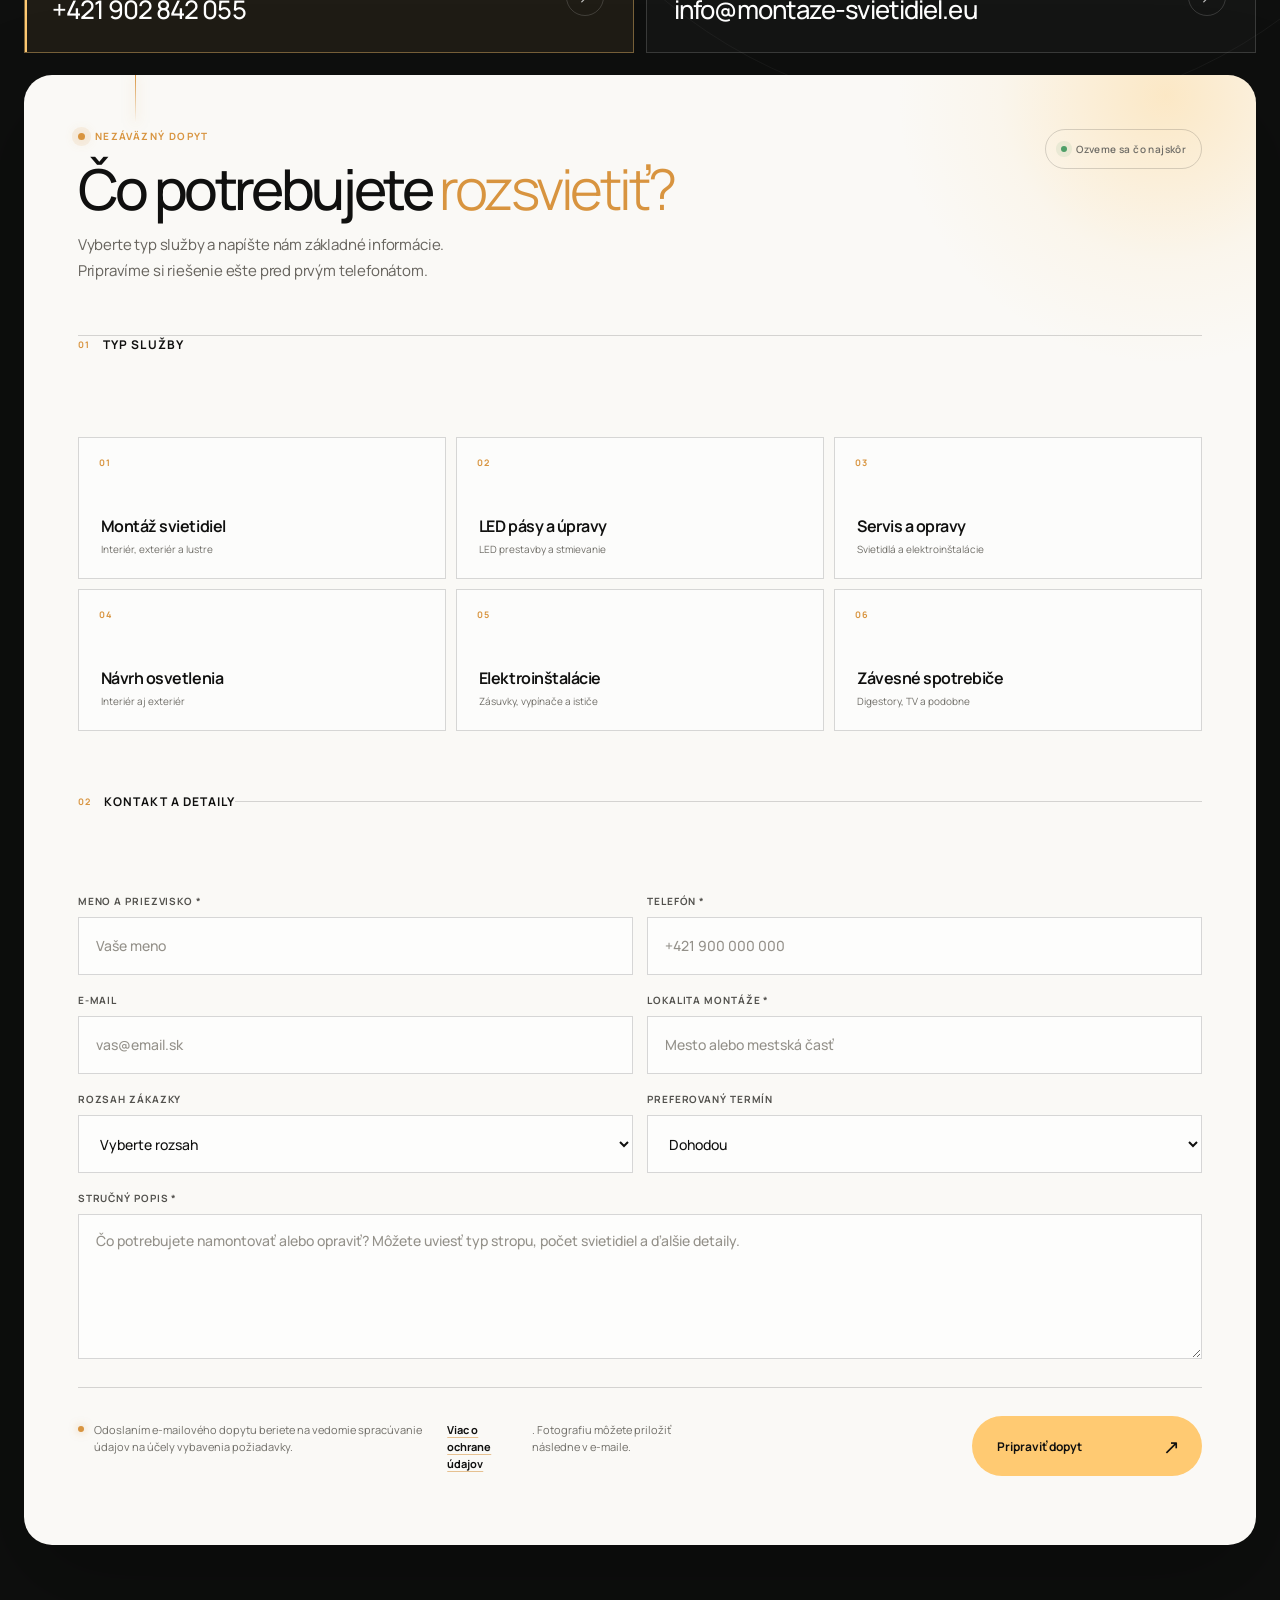
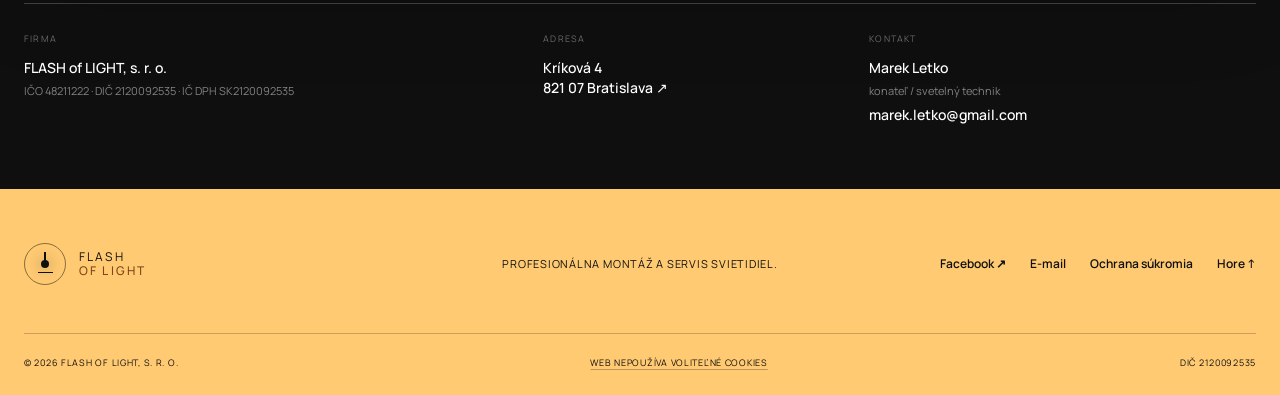
==== commit e15b3b4f: "Unify supporting text and compact contact" ====
--- a/index.html
+++ b/index.html
@@ -123,7 +123,7 @@
           <div class="hero-copy">
             <div class="hero-kicker"><span class="hero-kicker-bulb" aria-hidden="true"></span><span>Montáž a servis všetkých druhov svietidiel</span></div>
             <h1>Profesionálna montáž svietidiel <em class="hero-title-accent">pre každého.</em></h1>
-            <p>Viac ako 14 rokov sa venujeme profesionálnym a odborným montážam a servisom svietidiel. Poradíme aj pri výbere a nákupe.</p>
+            <p class="support-copy support-copy-light hero-support">Viac ako 14 rokov sa venujeme profesionálnym a odborným montážam a servisom svietidiel. Poradíme aj pri výbere a nákupe.</p>
             <div class="hero-actions">
               <a class="button button-primary" href="#kontakt">Nezáväzná konzultácia <span>↗</span></a>
               <a class="button button-ghost" href="#realizacie">Pozrieť realizácie</a>
@@ -182,14 +182,14 @@
           <div class="section-heading reveal">
             <p class="section-label">01 — Služby</p>
             <h2>Všetko pre vaše<br><em>nové svetlo.</em></h2>
-            <p class="section-intro">Ponúkame montáž a servis všetkých druhov svietidiel — od cenovo dostupných riešení až po drahé a luxusné svietidlá.</p>
+            <p class="section-intro support-copy">Ponúkame montáž a servis všetkých druhov svietidiel — od cenovo dostupných riešení až po drahé a luxusné svietidlá.</p>
           </div>
 
           <div class="service-grid">
             <article class="service-card reveal">
               <div class="service-top"><span>01</span><i></i></div>
               <h3>Montáž svietidiel</h3>
-              <p>Profesionálna montáž svietidiel všetkých kategórií pre interiér aj exteriér.</p>
+              <p class="card-support">Profesionálna montáž svietidiel všetkých kategórií pre interiér aj exteriér.</p>
               <ul>
                 <li>Montáž interiérových a exteriérových svietidiel</li>
                 <li>Montáž dizajnových svietidiel</li>
@@ -200,7 +200,7 @@
             <article class="service-card reveal">
               <div class="service-top"><span>02</span><i></i></div>
               <h3>LED technológie</h3>
-              <p>Úpravy a zapojenia pre vyššiu úsporu, svietivosť, efektivitu a komfort ovládania.</p>
+              <p class="card-support">Úpravy a zapojenia pre vyššiu úsporu, svietivosť, efektivitu a komfort ovládania.</p>
               <ul>
                 <li>Montáž a zapájanie LED pásov všetkých kategórií</li>
                 <li>Úprava pôvodných svietidiel na LED alebo iné svetelné zdroje</li>
@@ -211,7 +211,7 @@
             <article class="service-card reveal">
               <div class="service-top"><span>03</span><i></i></div>
               <h3>Servis a elektroinštalácie</h3>
-              <p>Opravy a doplnkové práce potrebné pre bezpečnú a spoľahlivú prevádzku.</p>
+              <p class="card-support">Opravy a doplnkové práce potrebné pre bezpečnú a spoľahlivú prevádzku.</p>
               <ul>
                 <li>Oprava a servis exkluzívnych svietidiel a elektroinštalácie</li>
                 <li>Oprava a montáž zásuviek, vypínačov, krabíc a ističov</li>
@@ -222,7 +222,7 @@
             <article class="service-card reveal">
               <div class="service-top"><span>04</span><i></i></div>
               <h3>Návrh, nákup a montáž</h3>
-              <p>Odborné poradenstvo od výberu vhodného riešenia až po bezpečné zapojenie na mieste.</p>
+              <p class="card-support">Odborné poradenstvo od výberu vhodného riešenia až po bezpečné zapojenie na mieste.</p>
               <ul>
                 <li>Návrh interiérového a exteriérového osvetlenia</li>
                 <li>Sprostredkovanie nákupu a dovoz svietidiel</li>
@@ -240,7 +240,7 @@
               <p class="section-label">02 — Realizácie</p>
               <h2>Výsledok, ktorý<br><em>mení atmosféru.</em></h2>
             </div>
-            <p class="section-intro">Výber z reálnych montáží — od minimalistických LED línií až po rozmerné krištáľové a závesné zostavy.</p>
+            <p class="section-intro support-copy">Výber z reálnych montáží — od minimalistických LED línií až po rozmerné krištáľové a závesné zostavy.</p>
           </div>
 
           <div class="gallery-grid">
@@ -337,9 +337,9 @@
           <div class="about-copy reveal">
             <p class="section-label light">03 — O nás</p>
             <h2>Skúsenosť,<br><em>ktorú vidieť.</em></h2>
-            <p class="about-lead">Viac ako 14 rokov sa venujeme profesionálnym a odborným montážam a servisom svietidiel. Ponúkame montáž a servis všetkých druhov svietidiel.</p>
-            <p>Máme dlhodobé skúsenosti s montážou svietidiel všetkých kategórií, vrátane drahých a luxusných, ale aj cenovo dostupných svietidiel a rôznych elektrických systémov, ako sú LED technológie.</p>
-            <p>Zároveň vám poradíme pri výbere aj samotnom nákupe lustrov, svietidiel, lámp, svetelných dekorácií alebo LED pásov. Vďaka práci s architektmi, klientmi a firmami vám vieme poskytnúť odborné poradenstvo a konzultácie.</p>
+            <p class="about-lead support-copy support-copy-light">Viac ako 14 rokov sa venujeme profesionálnym a odborným montážam a servisom svietidiel. Ponúkame montáž a servis všetkých druhov svietidiel.</p>
+            <p class="support-copy support-copy-light">Máme dlhodobé skúsenosti s montážou svietidiel všetkých kategórií, vrátane drahých a luxusných, ale aj cenovo dostupných svietidiel a rôznych elektrických systémov, ako sú LED technológie.</p>
+            <p class="support-copy support-copy-light">Zároveň vám poradíme pri výbere aj samotnom nákupe lustrov, svietidiel, lámp, svetelných dekorácií alebo LED pásov. Vďaka práci s architektmi, klientmi a firmami vám vieme poskytnúť odborné poradenstvo a konzultácie.</p>
 
             <div class="about-facts">
               <div><strong>14+</strong><span>rokov skúseností</span></div>
@@ -352,9 +352,9 @@
         </div>
 
         <div class="shell compact-process reveal">
-          <div><span>01</span><strong>Ozvete sa</strong><p>Fotografia alebo stručný popis projektu.</p></div>
-          <div><span>02</span><strong>Dohodneme riešenie</strong><p>Technický postup, rozsah a termín.</p></div>
-          <div><span>03</span><strong>Namontujeme</strong><p>Čisto, bezpečne a s kontrolou výsledku.</p></div>
+          <div><span>01</span><strong>Ozvete sa</strong><p class="card-support">Fotografia alebo stručný popis projektu.</p></div>
+          <div><span>02</span><strong>Dohodneme riešenie</strong><p class="card-support">Technický postup, rozsah a termín.</p></div>
+          <div><span>03</span><strong>Namontujeme</strong><p class="card-support">Čisto, bezpečne a s kontrolou výsledku.</p></div>
         </div>
 
         <div class="shell reference-panel reveal" id="referencie">
@@ -373,7 +373,7 @@
           <div class="client-showcase">
             <div class="client-showcase-intro">
               <span><i></i> Vybrané referencie</span>
-              <p>Od komerčných priestorov po spolupráce s architektmi a developermi.</p>
+              <p class="support-copy support-copy-light">Od komerčných priestorov po spolupráce s architektmi a developermi.</p>
             </div>
 
             <div class="client-grid">
@@ -417,8 +417,8 @@
         <div class="shell contact-inner">
           <div class="contact-heading reveal">
             <p class="section-label light">05 — Kontakt</p>
-            <h2>Máte svietidlo?<br><em>My máme riešenie.</em></h2>
-            <p>Pošlite nám fotografiu alebo krátky popis. Ozveme sa a dohodneme ďalší postup.</p>
+            <h2>Máte svietidlo?<br><em>Dohodnime montáž.</em></h2>
+            <p class="support-copy support-copy-light">Pošlite fotografiu, počet svietidiel a lokalitu. Ozveme sa s návrhom ďalšieho postupu.</p>
           </div>
 
           <div class="contact-actions reveal">
@@ -435,7 +435,7 @@
               <div>
                 <span class="form-kicker"><i></i> Nezáväzný dopyt</span>
                 <h3 id="form-title">Čo potrebujete <em>rozsvietiť?</em></h3>
-                <p>Vyberte typ služby a napíšte nám základné informácie. Pripravíme si riešenie ešte pred prvým telefonátom.</p>
+                <p class="support-copy">Vyberte typ služby a napíšte nám základné informácie. Pripravíme si riešenie ešte pred prvým telefonátom.</p>
               </div>
               <span class="form-response"><i></i> Ozveme sa čo najskôr</span>
             </div>
--- a/styles.css
+++ b/styles.css
@@ -39,6 +39,13 @@
   --line: rgba(16, 16, 15, .16);
   --warm: #ffca72;
   --warm-dark: #d8943f;
+  --support-size: clamp(15px, 1.05vw, 17px);
+  --support-leading: 1.72;
+  --detail-size: clamp(13.5px, .92vw, 15px);
+  --detail-leading: 1.66;
+  --support-paper: #68655f;
+  --support-dark: rgba(255, 255, 255, .6);
+  --detail-dark: rgba(255, 255, 255, .5);
   --font-sans: "Manrope", "Segoe UI", Arial, sans-serif;
   --font-display: "Cormorant Garamond", Georgia, "Times New Roman", serif;
   --font-mono: "Manrope", "Segoe UI", Arial, sans-serif;
@@ -259,7 +266,25 @@
   letter-spacing: -.035em;
 }
 .section-heading { margin-bottom: clamp(66px, 8vw, 112px); }
-.section-intro { color: var(--muted); font-size: clamp(16px, 1.4vw, 20px); line-height: 1.65; }
+.section-intro { color: var(--support-paper); }
+.support-copy {
+  max-inline-size: 44ch;
+  margin: 0;
+  color: var(--support-paper);
+  font-size: var(--support-size);
+  font-weight: 420;
+  letter-spacing: -.012em;
+  line-height: var(--support-leading);
+}
+.support-copy-light { color: var(--support-dark); }
+.card-support {
+  max-inline-size: 52ch;
+  margin: 0;
+  font-size: var(--detail-size);
+  font-weight: 400;
+  letter-spacing: -.006em;
+  line-height: var(--detail-leading);
+}
 
 /* Header and hero */
 .hero {
@@ -522,11 +547,13 @@
   -webkit-text-fill-color: transparent;
 }
 .hero-copy > p {
-  max-width: 570px;
-  margin: 39px 0 0;
-  color: rgba(255, 255, 255, .62);
-  font-size: clamp(15px, 1.22vw, 18px);
-  line-height: 1.68;
+  max-width: 50ch;
+  margin: 36px 0 0;
+  color: var(--support-dark);
+  font-size: var(--support-size);
+  font-weight: 420;
+  letter-spacing: -.012em;
+  line-height: var(--support-leading);
   animation: hero-in .9s .32s cubic-bezier(.22, 1, .36, 1) both;
 }
 .hero-actions { display: flex; flex-wrap: wrap; gap: 13px; margin-top: 40px; animation: hero-in .9s .44s cubic-bezier(.22, 1, .36, 1) both; }
@@ -858,7 +885,7 @@
 .service-top i::after { width: 1px; height: 10px; }
 .service-card:hover .service-top { color: var(--warm); }
 .service-card h3 { margin: 0 0 18px; font-size: clamp(25px, 2.1vw, 34px); font-weight: 520; letter-spacing: -.04em; }
-.service-card > p { margin: 0; color: var(--muted); font-size: 15px; line-height: 1.6; transition: color .35s ease; }
+.service-card > p { margin: 0; color: var(--support-paper); font-size: var(--detail-size); line-height: var(--detail-leading); transition: color .35s ease; }
 .service-card:hover > p { color: rgba(255, 255, 255, .64); }
 .service-card ul { display: grid; gap: 9px; margin: 27px 0 0; padding: 0; list-style: none; }
 .service-card li { position: relative; padding-left: 17px; color: var(--muted); font-size: 12px; line-height: 1.45; transition: color .35s ease; }
@@ -1060,8 +1087,8 @@
 .about-media-label strong { font-size: 18px; font-weight: 600; }
 .about-copy { max-width: 670px; }
 .about-copy h2 { font-size: clamp(52px, 5.8vw, 88px); }
-.about-lead { margin: 42px 0 19px; font-size: clamp(19px, 1.8vw, 25px); font-weight: 470; letter-spacing: -.025em; line-height: 1.48; }
-.about-copy > p:not(.section-label):not(.about-lead) { max-width: 600px; margin: 0; color: rgba(255, 255, 255, .54); font-size: 16px; line-height: 1.72; }
+.about-lead { max-width: 44ch; margin: 39px 0 20px; color: rgba(255, 255, 255, .68); font-size: var(--support-size); font-weight: 470; letter-spacing: -.012em; line-height: var(--support-leading); }
+.about-copy > p:not(.section-label):not(.about-lead) { max-width: 52ch; margin: 0; color: var(--detail-dark); font-size: var(--detail-size); line-height: var(--detail-leading); }
 .about-copy > p:not(.section-label):not(.about-lead) + p { margin-top: 16px; }
 .about-facts { display: grid; grid-template-columns: repeat(3, 1fr); margin-top: 38px; padding-block: 26px; border-top: 1px solid rgba(255, 255, 255, .18); border-bottom: 1px solid rgba(255, 255, 255, .18); }
 .about-facts > div { display: flex; flex-direction: column; gap: 7px; padding-right: 16px; }
@@ -1074,7 +1101,7 @@
 .compact-process > div { min-height: 190px; padding: 28px; border-right: 1px solid rgba(255, 255, 255, .18); border-bottom: 1px solid rgba(255, 255, 255, .18); }
 .compact-process span { display: block; margin-bottom: 38px; color: var(--warm); font-family: var(--font-mono); font-size: 10px; }
 .compact-process strong { display: block; margin-bottom: 10px; font-size: 21px; font-weight: 530; letter-spacing: -.03em; }
-.compact-process p { max-width: 300px; margin: 0; color: rgba(255, 255, 255, .43); font-size: 13px; line-height: 1.55; }
+.compact-process p { max-width: 300px; margin: 0; color: var(--detail-dark); font-size: var(--detail-size); line-height: var(--detail-leading); }
 .reference-panel {
   display: grid;
   grid-template-columns: minmax(280px, .72fr) minmax(0, 1.28fr);
@@ -1130,7 +1157,7 @@
   box-shadow: 0 0 13px 4px rgba(255, 202, 114, .28);
   animation: brand-flicker 7.5s ease-in-out infinite;
 }
-.client-showcase-intro p { max-width: 520px; margin: 0; color: rgba(255, 255, 255, .48); font-size: 14px; line-height: 1.6; text-align: right; }
+.client-showcase-intro p { max-width: 42ch; margin: 0; color: var(--detail-dark); font-size: var(--detail-size); line-height: var(--detail-leading); text-align: right; }
 .client-grid { display: grid; grid-template-columns: repeat(3, 1fr); gap: 12px; }
 .client-card {
   position: relative;
@@ -1185,7 +1212,7 @@
 .client-card > small { position: relative; margin-top: 10px; color: rgba(255, 255, 255, .48); font-size: 11px; letter-spacing: .025em; }
 
 /* Contact */
-.contact { position: relative; overflow: hidden; padding-block: clamp(100px, 11vw, 170px) 70px; background: #0e0f0e; color: #fff; }
+.contact { position: relative; overflow: hidden; padding-block: clamp(88px, 8vw, 124px) 64px; background: #0e0f0e; color: #fff; }
 .contact::before {
   content: "";
   position: absolute;
@@ -1195,43 +1222,73 @@
   height: 78vw;
   border: 1px solid rgba(255, 255, 255, .1);
   border-radius: 50%;
+  opacity: .48;
 }
 .contact-glow {
   position: absolute;
   top: -22vw;
   right: -2vw;
-  width: 52vw;
-  height: 52vw;
+  width: 42vw;
+  height: 42vw;
   border-radius: 50%;
   background: radial-gradient(circle, rgba(255, 202, 114, .27), rgba(255, 202, 114, .04) 48%, transparent 69%);
+  opacity: .58;
   animation: breathe 5s ease-in-out infinite;
 }
 .contact-inner { position: relative; z-index: 1; }
-.contact-heading { display: grid; grid-template-columns: 1.3fr .7fr; align-items: end; gap: 80px; }
+.contact-heading {
+  display: grid;
+  grid-template-columns: minmax(0, 1fr) minmax(280px, 380px);
+  align-items: end;
+  column-gap: clamp(44px, 7vw, 100px);
+  row-gap: 20px;
+}
 .contact-heading .section-label { grid-column: 1 / -1; margin-bottom: 0; }
-.contact-heading h2 { max-width: 940px; font-size: clamp(58px, 7.4vw, 110px); }
-.contact-heading > p { max-width: 400px; margin: 0 0 6px; color: rgba(255, 255, 255, .58); font-size: 17px; line-height: 1.65; }
-.contact-actions { display: grid; grid-template-columns: 1fr 1fr; gap: 16px; margin-top: clamp(65px, 8vw, 110px); }
+.contact-heading h2 { max-width: 760px; font-size: clamp(46px, 5vw, 72px); line-height: .99; }
+.contact-heading h2 em {
+  color: rgba(255, 255, 255, .5);
+  font-family: var(--font-sans);
+  font-style: normal;
+  font-weight: 320;
+  letter-spacing: -.06em;
+}
+.contact-heading > p { max-width: 40ch; margin: 0 0 4px; color: var(--support-dark); font-size: var(--support-size); line-height: var(--support-leading); }
+.contact-actions { display: grid; grid-template-columns: 1fr 1fr; gap: 12px; margin-top: clamp(40px, 5vw, 64px); }
 .contact-card {
   position: relative;
-  display: flex;
-  flex-direction: column;
-  justify-content: center;
-  min-height: 190px;
-  padding: clamp(28px, 3.2vw, 48px);
-  border: 1px solid rgba(255, 255, 255, .2);
-  transition: background .3s ease, color .3s ease, transform .3s ease;
-}
-.contact-card:hover { background: #fff; color: var(--ink); transform: translateY(-4px); }
-.contact-card.contact-phone { background: var(--warm); color: var(--ink); }
-.contact-card.contact-phone:hover { background: #fff; }
-.contact-card small { margin-bottom: 18px; color: currentColor; font-family: var(--font-mono); font-size: 9px; letter-spacing: .14em; opacity: .62; text-transform: uppercase; }
-.contact-card strong { overflow-wrap: anywhere; font-size: clamp(22px, 3vw, 42px); font-weight: 520; letter-spacing: -.05em; }
-.contact-card > span { position: absolute; top: 34px; right: 34px; font-size: 24px; }
+  display: grid;
+  grid-template-columns: minmax(0, 1fr) 40px;
+  grid-template-rows: auto auto;
+  align-items: center;
+  min-height: 112px;
+  padding: 23px 27px;
+  border: 1px solid rgba(255, 255, 255, .16);
+  background: rgba(255, 255, 255, .025);
+  color: #fff;
+  transition: border-color .25s ease, background .25s ease, transform .25s ease;
+}
+.contact-card:hover,
+.contact-card.contact-phone:hover { border-color: rgba(255, 202, 114, .55); background: rgba(255, 255, 255, .07); color: #fff; transform: translateY(-2px); }
+.contact-card.contact-phone { border-color: rgba(255, 202, 114, .4); background: rgba(255, 202, 114, .07); color: #fff; box-shadow: inset 2px 0 0 var(--warm); }
+.contact-card small { grid-column: 1; margin: 0 0 8px; color: var(--warm); font-family: var(--font-mono); font-size: 9px; letter-spacing: .12em; opacity: .8; text-transform: uppercase; }
+.contact-card strong { grid-column: 1; overflow-wrap: anywhere; font-size: clamp(20px, 2vw, 30px); font-weight: 500; letter-spacing: -.035em; }
+.contact-card > span {
+  position: static;
+  grid-column: 2;
+  grid-row: 1 / 3;
+  display: grid;
+  width: 38px;
+  height: 38px;
+  border: 1px solid rgba(255, 255, 255, .22);
+  border-radius: 50%;
+  place-items: center;
+  font-size: 14px;
+  opacity: .72;
+}
 .inquiry-form {
   position: relative;
   margin-top: 22px;
-  padding: clamp(34px, 5vw, 72px);
+  padding: clamp(32px, 4.2vw, 60px);
   overflow: hidden;
   border-radius: 28px;
   background: var(--paper-light);
@@ -1266,16 +1323,16 @@
   display: grid;
   grid-template-columns: 1fr auto;
   align-items: start;
-  gap: 42px;
-  padding-bottom: clamp(34px, 5vw, 62px);
+  gap: 36px;
+  padding-bottom: clamp(32px, 4vw, 52px);
   border-bottom: 1px solid var(--line);
 }
 .form-intro > div { max-width: 790px; }
 .form-kicker { display: flex; align-items: center; gap: 10px; color: var(--warm-dark); font-size: 10px; font-weight: 700; letter-spacing: .14em; text-transform: uppercase; }
 .form-kicker i { width: 7px; height: 7px; border-radius: 50%; background: var(--warm-dark); box-shadow: 0 0 0 6px rgba(216, 148, 63, .1), 0 0 13px rgba(216, 148, 63, .46); }
-.form-intro h3 { margin: 18px 0 16px; font-size: clamp(39px, 5vw, 68px); font-weight: 500; letter-spacing: -.06em; line-height: .96; }
-.form-intro h3 em { color: var(--warm-dark); font-family: var(--font-display); font-weight: 500; letter-spacing: -.025em; }
-.form-intro p { max-width: 670px; margin: 0; color: var(--muted); font-size: 15px; line-height: 1.65; }
+.form-intro h3 { margin: 18px 0 16px; font-size: clamp(36px, 4.4vw, 60px); font-weight: 500; letter-spacing: -.06em; line-height: .98; }
+.form-intro h3 em { color: var(--warm-dark); font-family: var(--font-sans); font-style: normal; font-weight: 350; letter-spacing: -.055em; }
+.form-intro p { max-width: 44ch; margin: 0; color: var(--support-paper); font-size: var(--support-size); line-height: var(--support-leading); }
 .form-response { display: flex; align-items: center; gap: 9px; padding: 12px 15px; border: 1px solid var(--line); border-radius: 999px; color: var(--muted); font-size: 10px; font-weight: 600; letter-spacing: .04em; white-space: nowrap; }
 .form-response i { width: 6px; height: 6px; border-radius: 50%; background: #4f9f68; box-shadow: 0 0 0 5px rgba(79, 159, 104, .1); }
 .form-section { position: relative; z-index: 1; min-width: 0; margin: 0; padding: clamp(36px, 5vw, 62px) 0 0; border: 0; }
@@ -1503,8 +1560,8 @@
   .hero-content { grid-template-columns: minmax(0, 1fr) minmax(390px, .8fr); }
   .lamp-assembly { --lamp-scale: .84; }
   .services .section-heading,
-  .gallery-heading,
-  .contact-heading { grid-template-columns: 1.2fr .8fr; gap: 50px; }
+  .gallery-heading { grid-template-columns: 1.2fr .8fr; gap: 50px; }
+  .contact-heading { grid-template-columns: minmax(0, 1fr) minmax(260px, 350px); column-gap: 50px; }
   .about-grid { gap: 68px; }
   .about-media,
   .about-media video { min-height: 620px; }
@@ -1523,8 +1580,8 @@
   .scene-chip-top { right: 6%; }
   .scene-chip-bottom { left: 8%; }
   .services .section-heading,
-  .gallery-heading,
-  .contact-heading { grid-template-columns: 1fr; gap: 32px; }
+  .gallery-heading { grid-template-columns: 1fr; gap: 32px; }
+  .contact-heading { grid-template-columns: 1fr; gap: 22px; }
   .services .section-label,
   .contact-heading .section-label { margin-bottom: 0; }
   .services .section-intro,
@@ -1555,6 +1612,7 @@
 }
 
 @media (max-width: 640px) {
+  :root { --support-size: 15px; --support-leading: 1.68; --detail-size: 14px; --detail-leading: 1.62; }
   .shell { width: min(100% - 32px, 1380px); }
   .section { padding-block: 90px; }
   .site-header { min-height: 82px; }
@@ -1569,7 +1627,7 @@
   h1 em { white-space: normal; }
   .hero-copy h1 .hero-title-accent { max-width: 100%; margin: 10px 0 0; font-size: .8em; white-space: normal; }
   h2 { font-size: clamp(44px, 13.5vw, 62px); }
-  .hero-copy > p { margin-top: 26px; font-size: 16px; }
+  .hero-copy > p { margin-top: 26px; }
   .hero-actions { align-items: stretch; flex-direction: column; margin-top: 30px; }
   .button { width: 100%; }
   .hero-footer > span:last-child { display: none; }
@@ -1617,10 +1675,11 @@
   .client-showcase-intro p { text-align: left; }
   .client-grid { grid-template-columns: 1fr; }
   .client-card { min-height: 165px; }
-  .contact { padding-bottom: 58px; }
-  .contact-heading h2 { font-size: clamp(52px, 15.7vw, 76px); }
-  .contact-card { min-height: 150px; padding: 26px; }
-  .contact-card > span { top: 25px; right: 25px; }
+  .contact { padding: 80px 0 52px; }
+  .contact-heading h2 { font-size: clamp(40px, 12vw, 58px); }
+  .contact-card { min-height: 96px; padding: 20px; }
+  .contact-card strong { font-size: clamp(18px, 5vw, 24px); }
+  .contact-card > span { width: 34px; height: 34px; }
   .inquiry-form { padding: 29px 20px 34px; border-radius: 20px; }
   .form-intro { gap: 24px; }
   .form-response { align-items: flex-start; white-space: normal; }
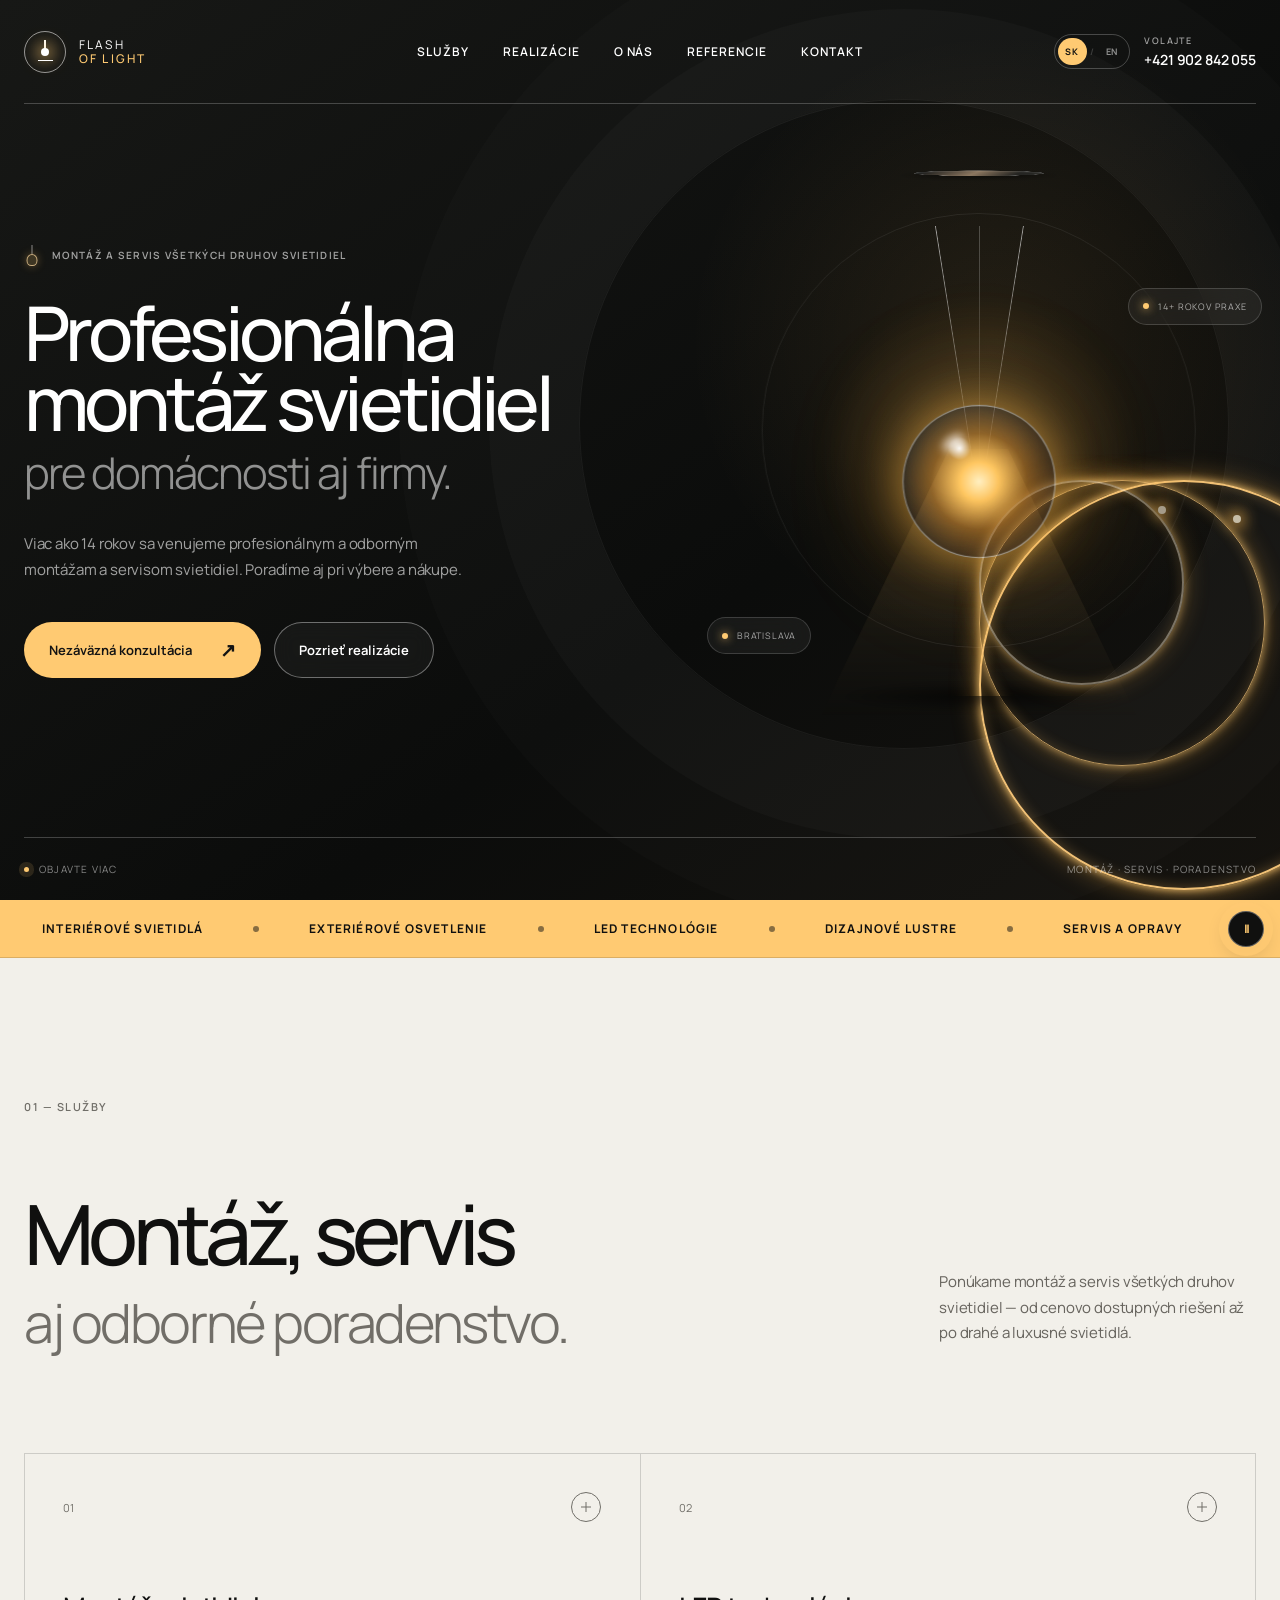
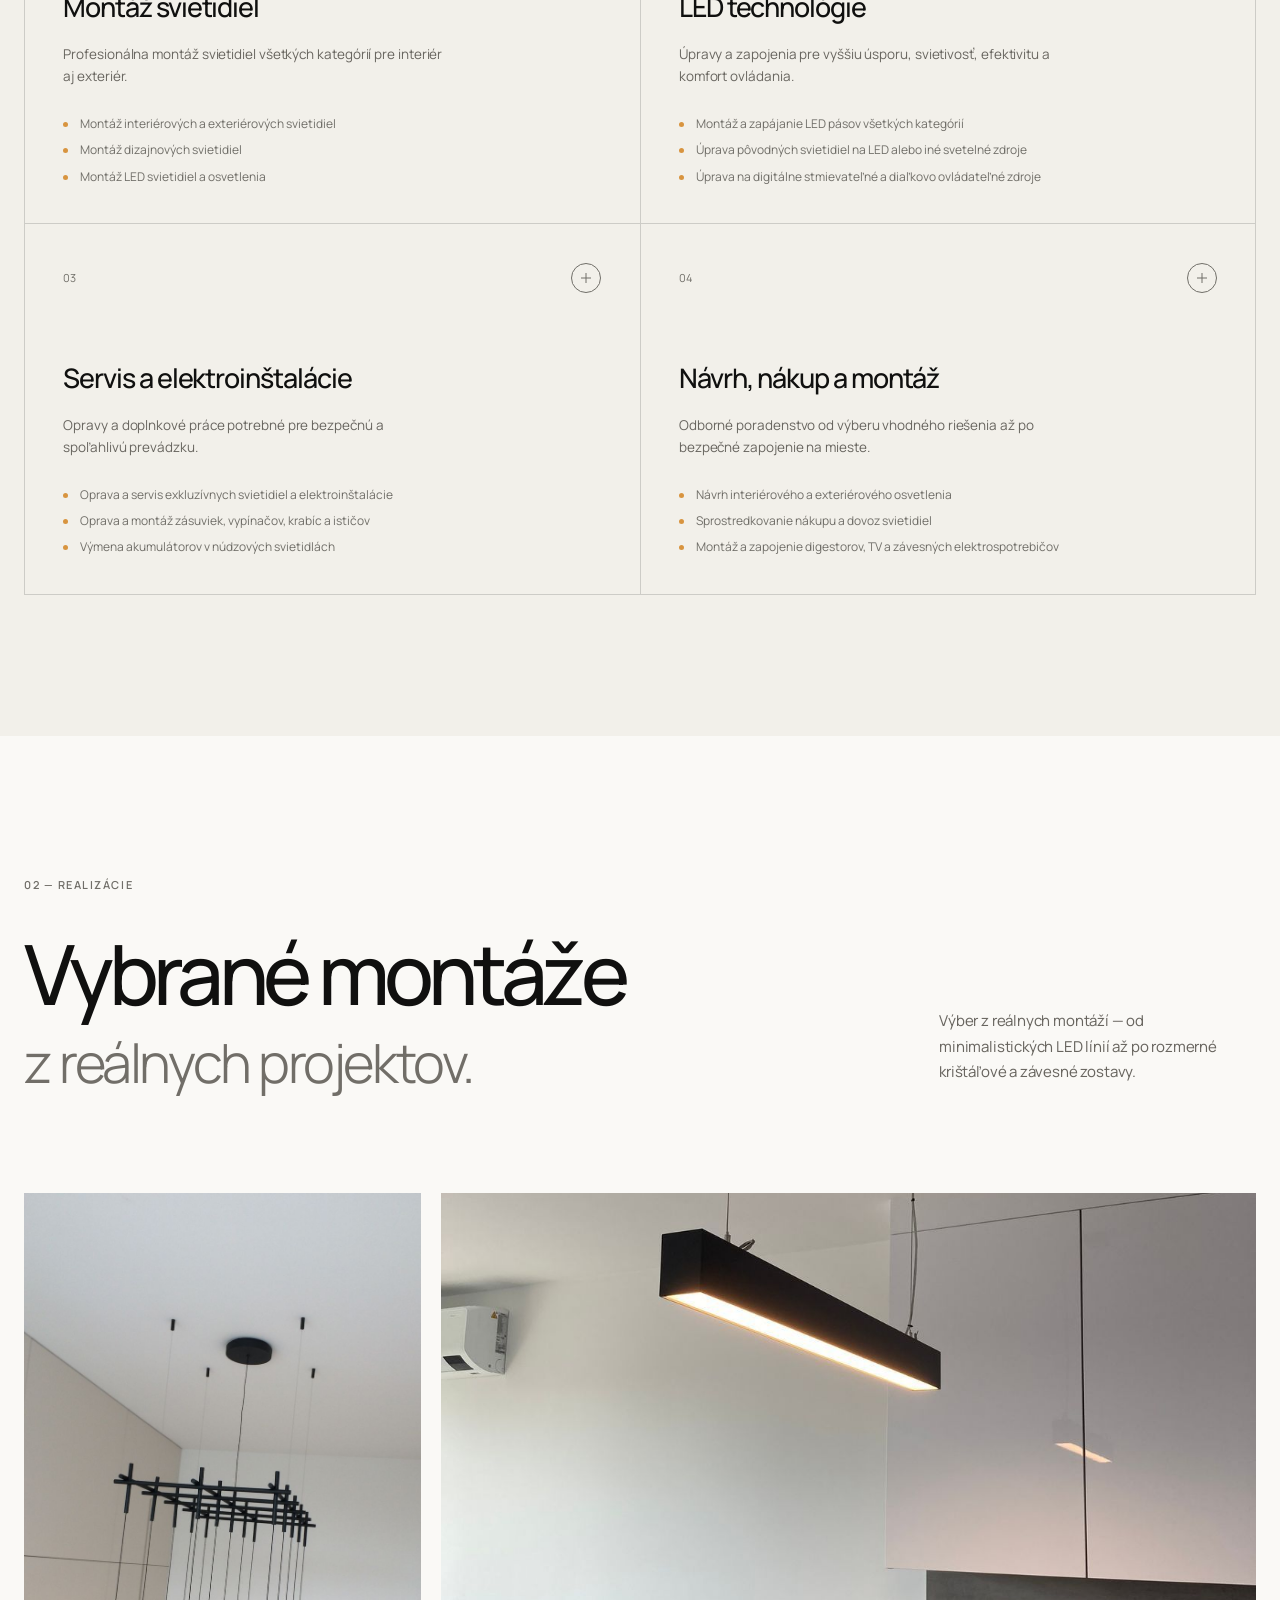
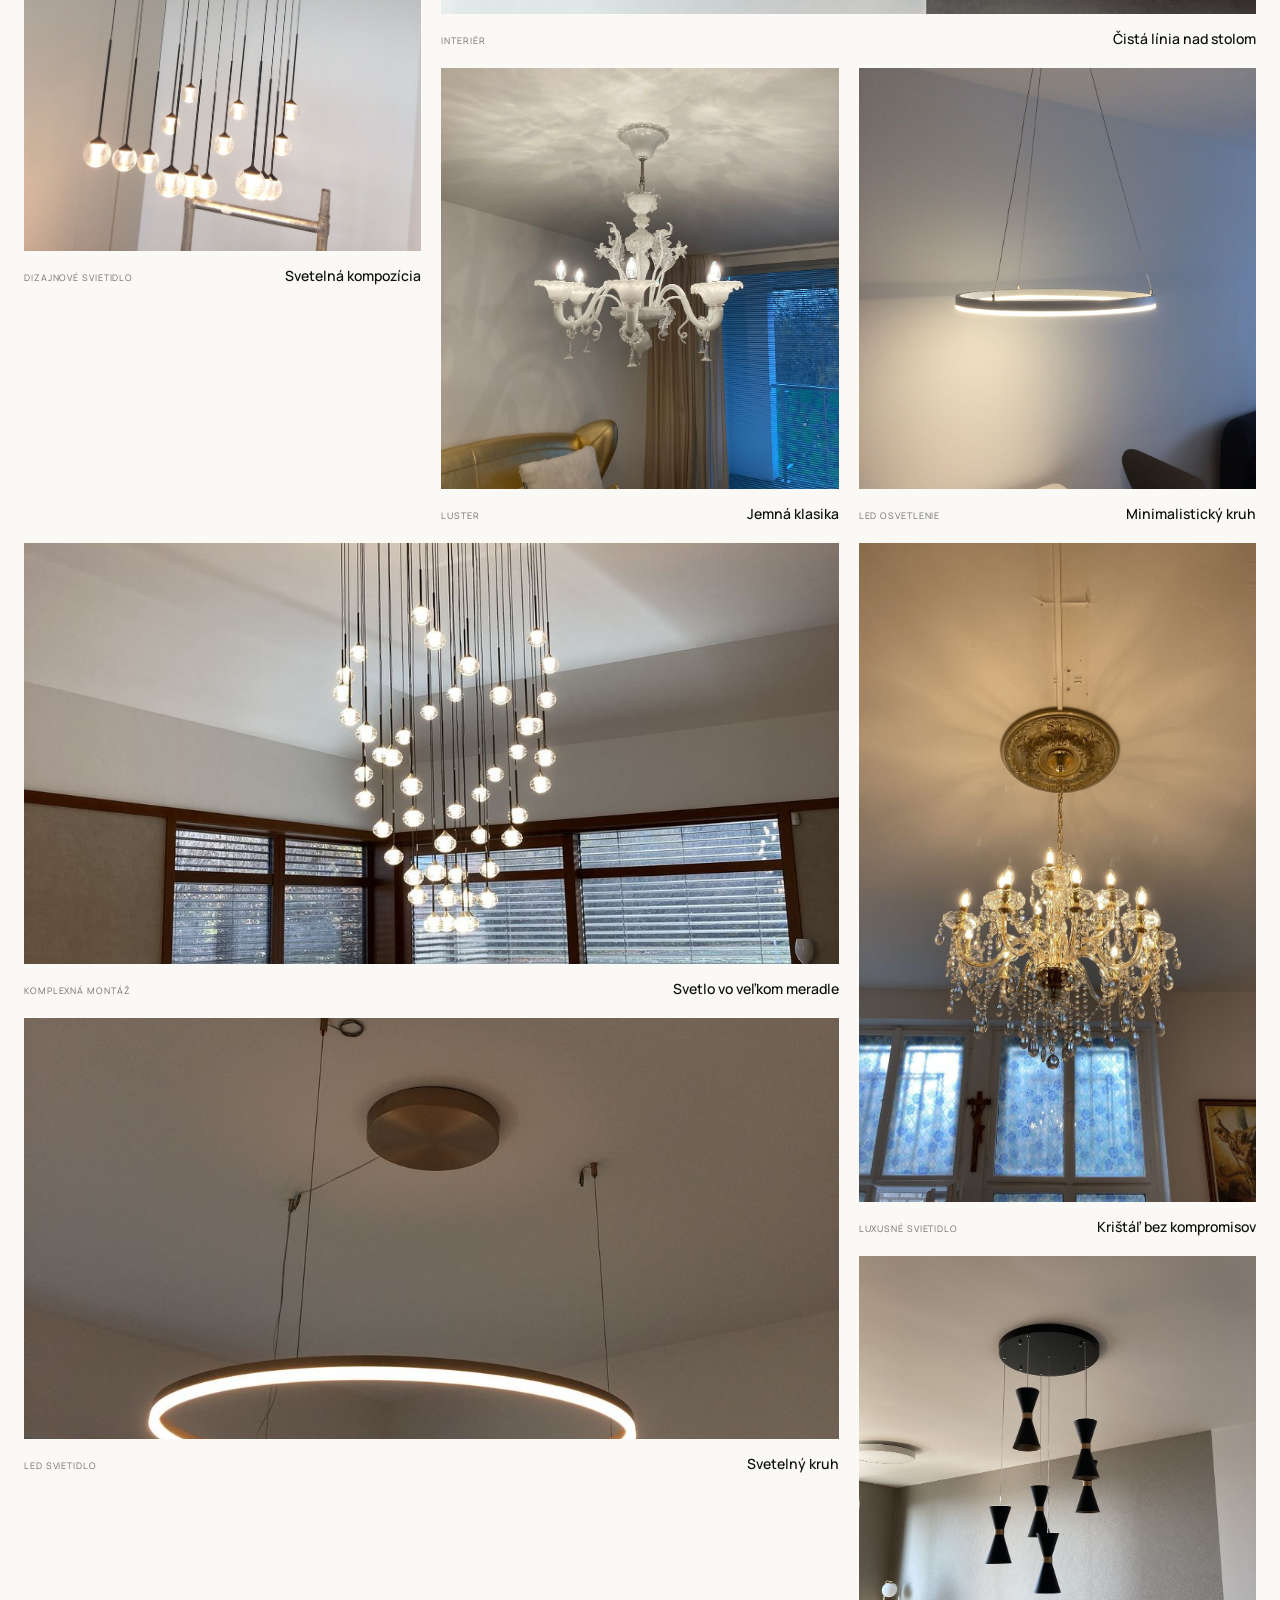
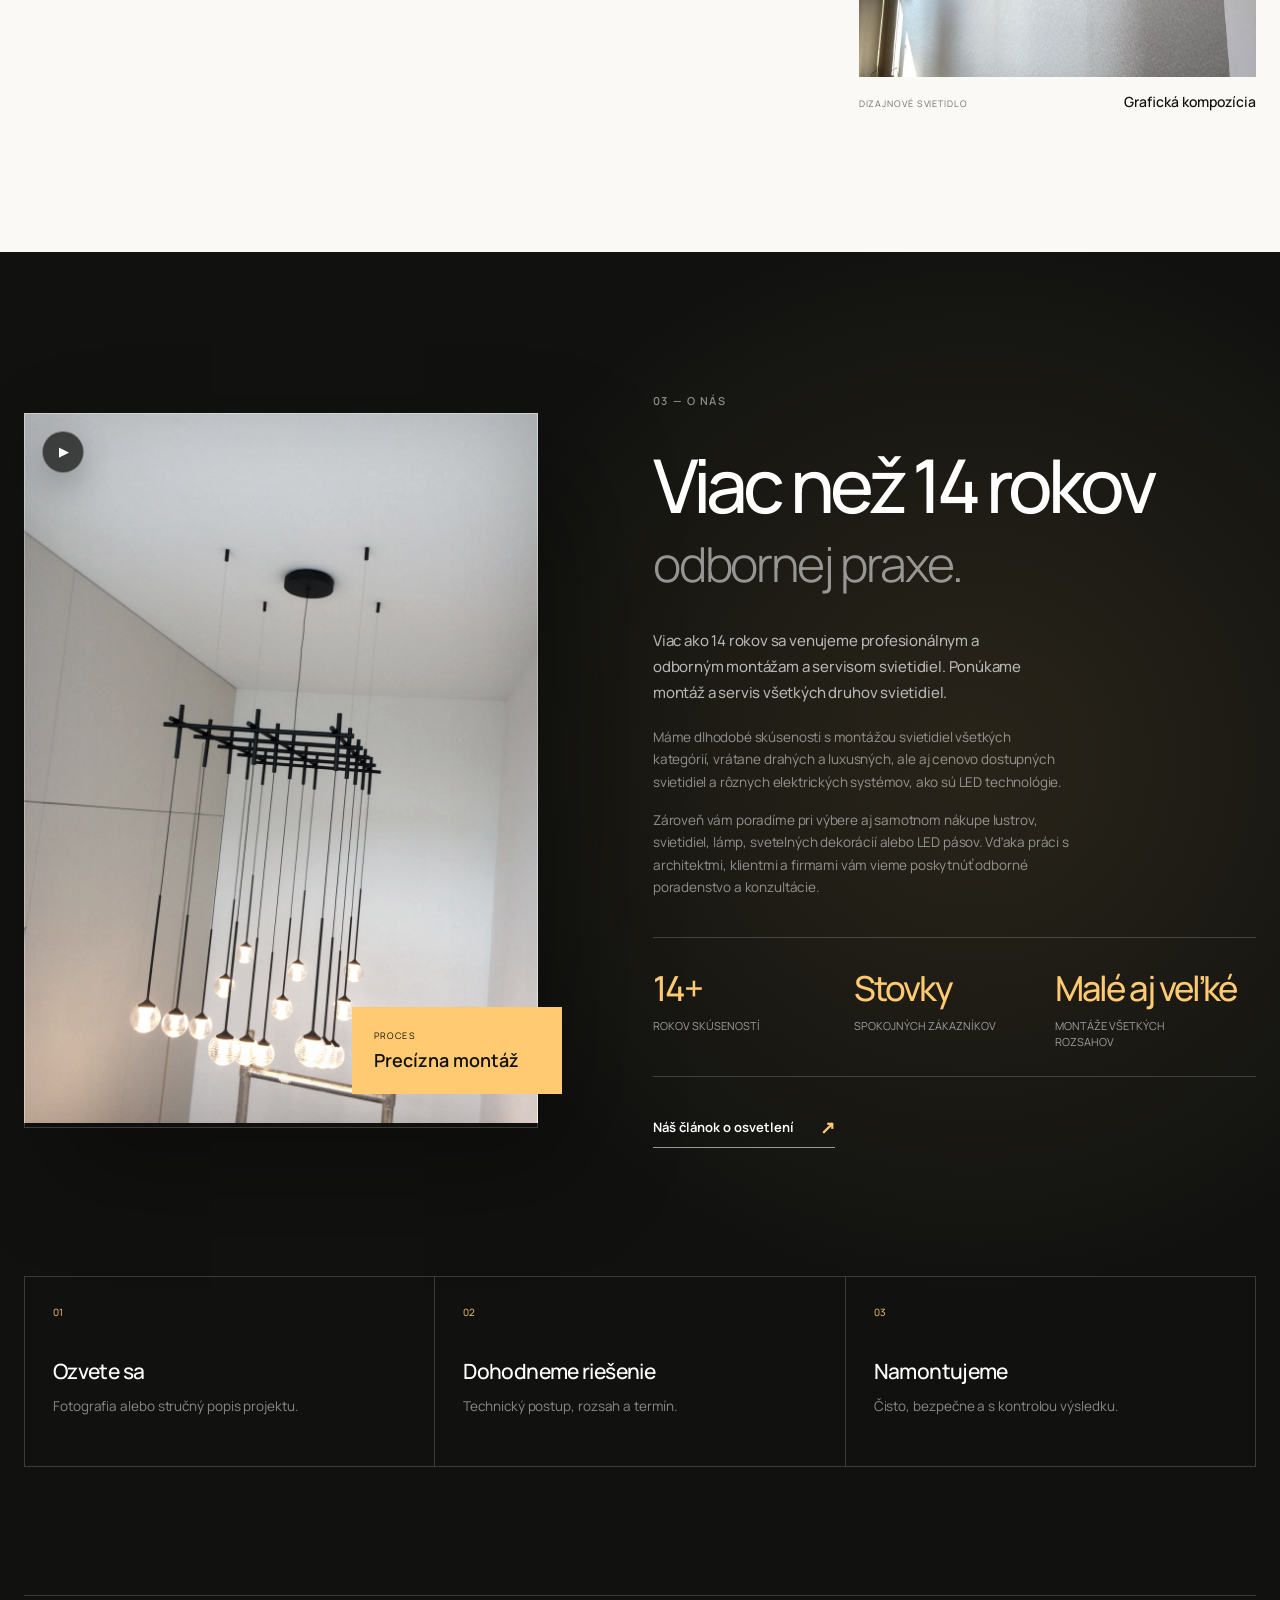
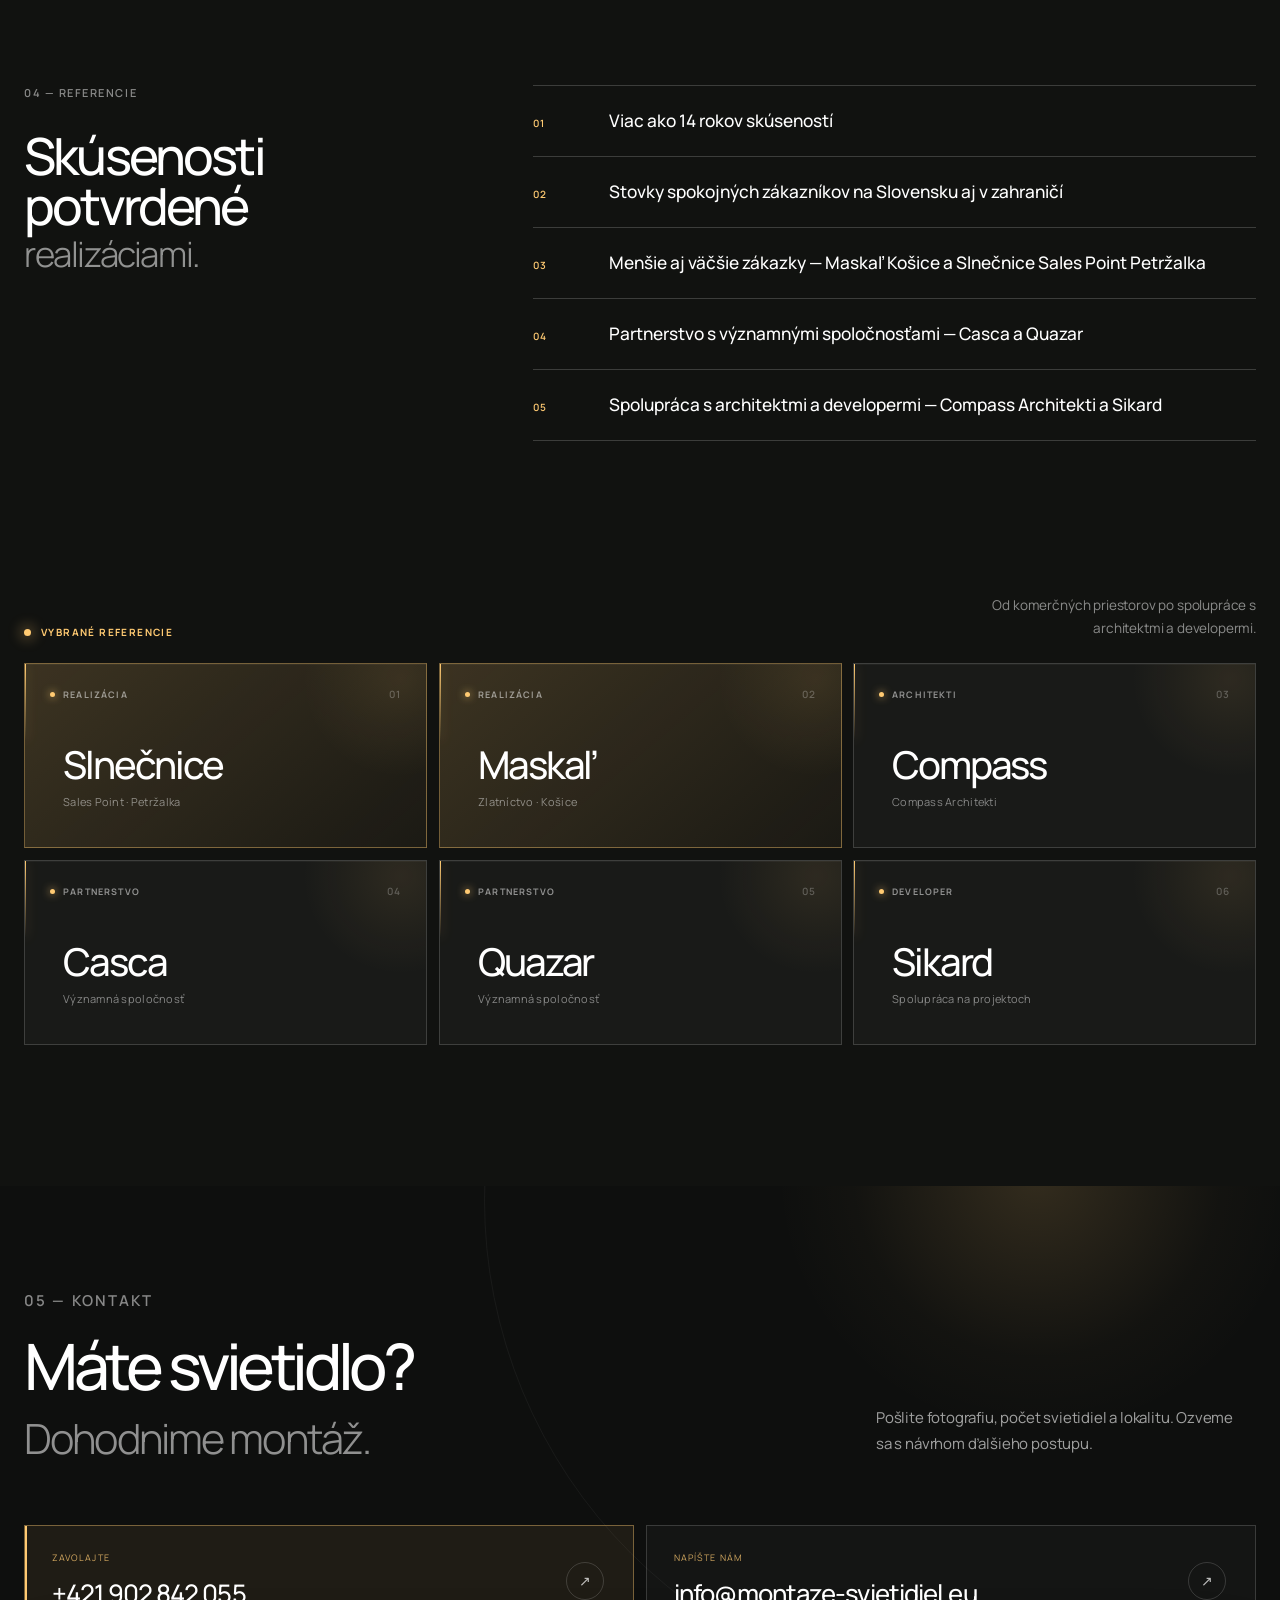
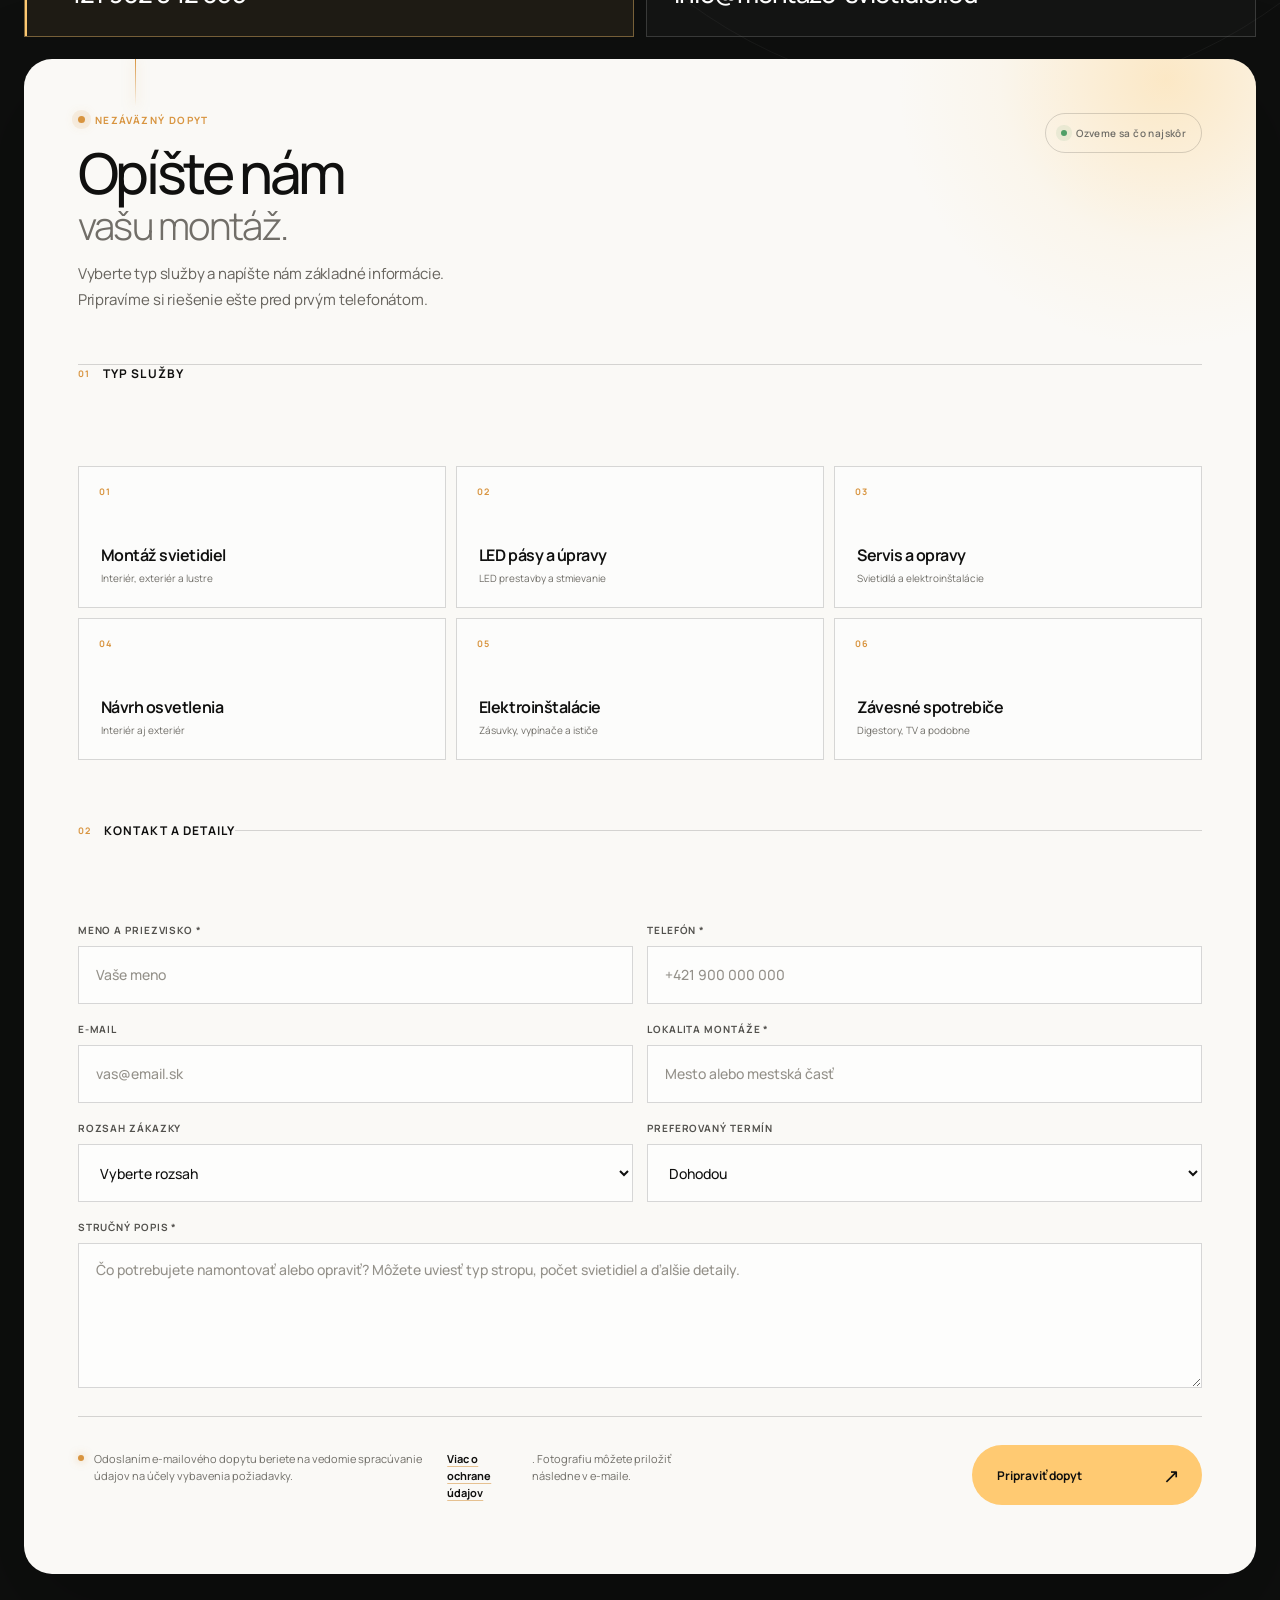
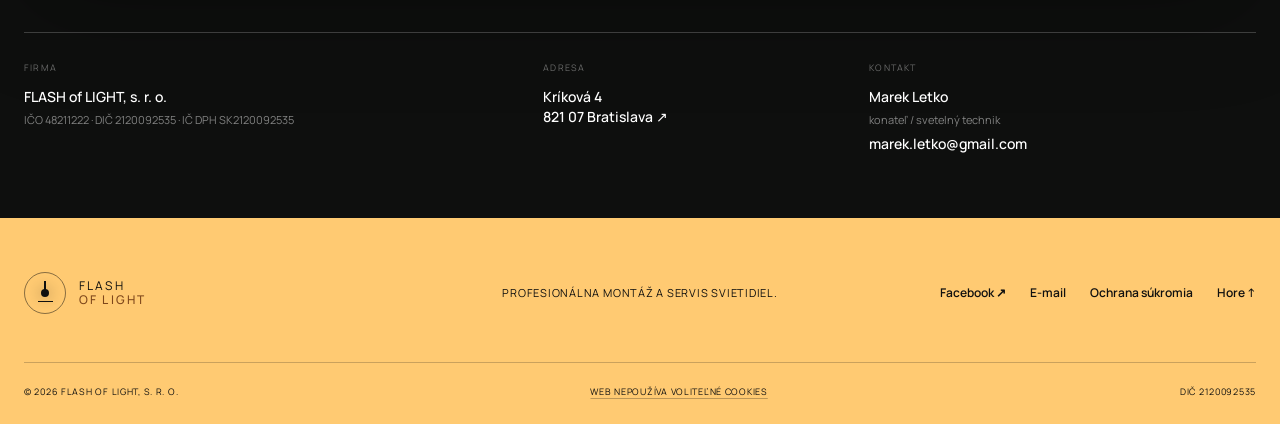
==== commit 47cb49a0: "Replace gold serif heading accents" ====
--- a/index.html
+++ b/index.html
@@ -42,7 +42,7 @@
     <meta property="og:image" content="https://montaze-svietidiel.eu/assets/og.png">
     <meta name="twitter:card" content="summary_large_image">
 
-    <link rel="stylesheet" href="styles.css">
+    <link rel="stylesheet" href="styles.css?v=20260825-2">
     <script defer src="script.js"></script>
 
     <script type="application/ld+json">
@@ -122,7 +122,7 @@
         <div class="hero-content shell">
           <div class="hero-copy">
             <div class="hero-kicker"><span class="hero-kicker-bulb" aria-hidden="true"></span><span>Montáž a servis všetkých druhov svietidiel</span></div>
-            <h1>Profesionálna montáž svietidiel <em class="hero-title-accent">pre každého.</em></h1>
+            <h1>Profesionálna montáž svietidiel <em class="hero-title-accent">pre domácnosti aj firmy.</em></h1>
             <p class="support-copy support-copy-light hero-support">Viac ako 14 rokov sa venujeme profesionálnym a odborným montážam a servisom svietidiel. Poradíme aj pri výbere a nákupe.</p>
             <div class="hero-actions">
               <a class="button button-primary" href="#kontakt">Nezáväzná konzultácia <span>↗</span></a>
@@ -181,7 +181,7 @@
         <div class="shell">
           <div class="section-heading reveal">
             <p class="section-label">01 — Služby</p>
-            <h2>Všetko pre vaše<br><em>nové svetlo.</em></h2>
+            <h2>Montáž, servis<br><em>aj odborné poradenstvo.</em></h2>
             <p class="section-intro support-copy">Ponúkame montáž a servis všetkých druhov svietidiel — od cenovo dostupných riešení až po drahé a luxusné svietidlá.</p>
           </div>
 
@@ -238,7 +238,7 @@
           <div class="section-heading gallery-heading reveal">
             <div>
               <p class="section-label">02 — Realizácie</p>
-              <h2>Výsledok, ktorý<br><em>mení atmosféru.</em></h2>
+              <h2>Vybrané montáže<br><em>z reálnych projektov.</em></h2>
             </div>
             <p class="section-intro support-copy">Výber z reálnych montáží — od minimalistických LED línií až po rozmerné krištáľové a závesné zostavy.</p>
           </div>
@@ -336,7 +336,7 @@
 
           <div class="about-copy reveal">
             <p class="section-label light">03 — O nás</p>
-            <h2>Skúsenosť,<br><em>ktorú vidieť.</em></h2>
+            <h2>Viac než 14 rokov<br><em>odbornej praxe.</em></h2>
             <p class="about-lead support-copy support-copy-light">Viac ako 14 rokov sa venujeme profesionálnym a odborným montážam a servisom svietidiel. Ponúkame montáž a servis všetkých druhov svietidiel.</p>
             <p class="support-copy support-copy-light">Máme dlhodobé skúsenosti s montážou svietidiel všetkých kategórií, vrátane drahých a luxusných, ale aj cenovo dostupných svietidiel a rôznych elektrických systémov, ako sú LED technológie.</p>
             <p class="support-copy support-copy-light">Zároveň vám poradíme pri výbere aj samotnom nákupe lustrov, svietidiel, lámp, svetelných dekorácií alebo LED pásov. Vďaka práci s architektmi, klientmi a firmami vám vieme poskytnúť odborné poradenstvo a konzultácie.</p>
@@ -434,7 +434,7 @@
             <div class="form-intro">
               <div>
                 <span class="form-kicker"><i></i> Nezáväzný dopyt</span>
-                <h3 id="form-title">Čo potrebujete <em>rozsvietiť?</em></h3>
+                <h3 id="form-title">Opíšte nám <em>vašu montáž.</em></h3>
                 <p class="support-copy">Vyberte typ služby a napíšte nám základné informácie. Pripravíme si riešenie ešte pred prvým telefonátom.</p>
               </div>
               <span class="form-response"><i></i> Ozveme sa čo najskôr</span>
--- a/styles.css
+++ b/styles.css
@@ -14,23 +14,6 @@
   src: url("assets/fonts/manrope-latin.woff2") format("woff2");
   unicode-range: U+0000-00FF, U+0131, U+0152-0153, U+02BB-02BC, U+02C6, U+02DA, U+02DC, U+0304, U+0308, U+0329, U+2000-206F, U+20AC, U+2122, U+2191, U+2193, U+2212, U+2215, U+FEFF, U+FFFD;
 }
-@font-face {
-  font-family: "Cormorant Garamond";
-  font-style: italic;
-  font-weight: 500 600;
-  font-display: swap;
-  src: url("assets/fonts/cormorant-garamond-italic-latin-ext.woff2") format("woff2");
-  unicode-range: U+0100-02BA, U+02BD-02C5, U+02C7-02CC, U+02CE-02D7, U+02DD-02FF, U+0304, U+0308, U+0329, U+1D00-1DBF, U+1E00-1E9F, U+1EF2-1EFF, U+2020, U+20A0-20AB, U+20AD-20C0, U+2113, U+2C60-2C7F, U+A720-A7FF;
-}
-@font-face {
-  font-family: "Cormorant Garamond";
-  font-style: italic;
-  font-weight: 500 600;
-  font-display: swap;
-  src: url("assets/fonts/cormorant-garamond-italic-latin.woff2") format("woff2");
-  unicode-range: U+0000-00FF, U+0131, U+0152-0153, U+02BB-02BC, U+02C6, U+02DA, U+02DC, U+0304, U+0308, U+0329, U+2000-206F, U+20AC, U+2122, U+2191, U+2193, U+2212, U+2215, U+FEFF, U+FFFD;
-}
-
 :root {
   --ink: #10100f;
   --paper: #f2f0ea;
@@ -46,8 +29,9 @@
   --support-paper: #68655f;
   --support-dark: rgba(255, 255, 255, .6);
   --detail-dark: rgba(255, 255, 255, .5);
+  --heading-detail-paper: #716e68;
+  --heading-detail-dark: rgba(255, 255, 255, .54);
   --font-sans: "Manrope", "Segoe UI", Arial, sans-serif;
-  --font-display: "Cormorant Garamond", Georgia, "Times New Roman", serif;
   --font-mono: "Manrope", "Segoe UI", Arial, sans-serif;
 }
 
@@ -260,10 +244,15 @@
   line-height: .94;
 }
 h2 em {
-  color: var(--warm-dark);
-  font-family: var(--font-display);
-  font-weight: 500;
-  letter-spacing: -.035em;
+  display: inline-block;
+  margin-top: .12em;
+  color: var(--heading-detail-paper);
+  font-family: inherit;
+  font-size: .65em;
+  font-style: normal;
+  font-weight: 340;
+  letter-spacing: -.045em;
+  line-height: 1.04;
 }
 .section-heading { margin-bottom: clamp(66px, 8vw, 112px); }
 .section-intro { color: var(--support-paper); }
@@ -524,27 +513,27 @@
 }
 h1 em {
   display: block;
-  color: var(--warm);
-  font-family: var(--font-display);
-  font-weight: 500;
-  letter-spacing: -.03em;
-  white-space: nowrap;
+  margin-top: .22em;
+  color: var(--heading-detail-dark);
+  font-family: inherit;
+  font-size: .58em;
+  font-style: normal;
+  font-weight: 340;
+  letter-spacing: -.045em;
+  line-height: 1.05;
 }
 .hero-copy h1 .hero-title-accent {
-  position: relative;
   display: block;
-  width: max-content;
-  max-width: calc(100% - clamp(18px, 5vw, 82px));
-  margin: 13px 0 0 clamp(18px, 5vw, 82px);
-  background: linear-gradient(105deg, #dca252 0%, #ffdfa0 48%, #e4ad5d 100%);
-  background-clip: text;
-  color: #efc478;
-  font-size: .73em;
-  line-height: .9;
-  letter-spacing: -.018em;
-  filter: drop-shadow(0 8px 24px rgba(218, 151, 56, .12));
-  -webkit-background-clip: text;
-  -webkit-text-fill-color: transparent;
+  width: auto;
+  max-width: 760px;
+  margin: .25em 0 0;
+  background: none;
+  color: var(--heading-detail-dark);
+  font-size: .58em;
+  line-height: 1.05;
+  letter-spacing: -.045em;
+  filter: none;
+  -webkit-text-fill-color: currentColor;
 }
 .hero-copy > p {
   max-width: 50ch;
@@ -1087,6 +1076,7 @@
 .about-media-label strong { font-size: 18px; font-weight: 600; }
 .about-copy { max-width: 670px; }
 .about-copy h2 { font-size: clamp(52px, 5.8vw, 88px); }
+.about-copy h2 em { color: var(--heading-detail-dark); }
 .about-lead { max-width: 44ch; margin: 39px 0 20px; color: rgba(255, 255, 255, .68); font-size: var(--support-size); font-weight: 470; letter-spacing: -.012em; line-height: var(--support-leading); }
 .about-copy > p:not(.section-label):not(.about-lead) { max-width: 52ch; margin: 0; color: var(--detail-dark); font-size: var(--detail-size); line-height: var(--detail-leading); }
 .about-copy > p:not(.section-label):not(.about-lead) + p { margin-top: 16px; }
@@ -1119,7 +1109,17 @@
   letter-spacing: -.055em;
   line-height: .98;
 }
-.reference-heading h3 em { color: var(--warm); font-family: var(--font-display); font-weight: 500; letter-spacing: -.02em; }
+.reference-heading h3 em {
+  display: block;
+  margin-top: .16em;
+  color: var(--heading-detail-dark);
+  font-family: inherit;
+  font-size: .68em;
+  font-style: normal;
+  font-weight: 340;
+  letter-spacing: -.04em;
+  line-height: 1.05;
+}
 .reference-list { margin: 0; padding: 0; list-style: none; border-top: 1px solid rgba(255, 255, 255, .18); }
 .reference-list li {
   display: grid;
@@ -1246,11 +1246,7 @@
 .contact-heading .section-label { grid-column: 1 / -1; margin-bottom: 0; }
 .contact-heading h2 { max-width: 760px; font-size: clamp(46px, 5vw, 72px); line-height: .99; }
 .contact-heading h2 em {
-  color: rgba(255, 255, 255, .5);
-  font-family: var(--font-sans);
-  font-style: normal;
-  font-weight: 320;
-  letter-spacing: -.06em;
+  color: var(--heading-detail-dark);
 }
 .contact-heading > p { max-width: 40ch; margin: 0 0 4px; color: var(--support-dark); font-size: var(--support-size); line-height: var(--support-leading); }
 .contact-actions { display: grid; grid-template-columns: 1fr 1fr; gap: 12px; margin-top: clamp(40px, 5vw, 64px); }
@@ -1331,7 +1327,17 @@
 .form-kicker { display: flex; align-items: center; gap: 10px; color: var(--warm-dark); font-size: 10px; font-weight: 700; letter-spacing: .14em; text-transform: uppercase; }
 .form-kicker i { width: 7px; height: 7px; border-radius: 50%; background: var(--warm-dark); box-shadow: 0 0 0 6px rgba(216, 148, 63, .1), 0 0 13px rgba(216, 148, 63, .46); }
 .form-intro h3 { margin: 18px 0 16px; font-size: clamp(36px, 4.4vw, 60px); font-weight: 500; letter-spacing: -.06em; line-height: .98; }
-.form-intro h3 em { color: var(--warm-dark); font-family: var(--font-sans); font-style: normal; font-weight: 350; letter-spacing: -.055em; }
+.form-intro h3 em {
+  display: block;
+  margin-top: .14em;
+  color: var(--heading-detail-paper);
+  font-family: inherit;
+  font-size: .68em;
+  font-style: normal;
+  font-weight: 340;
+  letter-spacing: -.045em;
+  line-height: 1.05;
+}
 .form-intro p { max-width: 44ch; margin: 0; color: var(--support-paper); font-size: var(--support-size); line-height: var(--support-leading); }
 .form-response { display: flex; align-items: center; gap: 9px; padding: 12px 15px; border: 1px solid var(--line); border-radius: 999px; color: var(--muted); font-size: 10px; font-weight: 600; letter-spacing: .04em; white-space: nowrap; }
 .form-response i { width: 6px; height: 6px; border-radius: 50%; background: #4f9f68; box-shadow: 0 0 0 5px rgba(79, 159, 104, .1); }
@@ -1474,7 +1480,7 @@
 .legal-hero .shell { position: relative; z-index: 1; }
 .legal-hero .section-label { margin-bottom: 34px; }
 .legal-hero h1 { max-width: 1000px; font-size: clamp(56px, 7.6vw, 112px); }
-.legal-hero h1 em { color: var(--warm); white-space: normal; }
+.legal-hero h1 em { color: var(--heading-detail-dark); white-space: normal; }
 .legal-hero .shell > p:not(.section-label) { max-width: 720px; margin: 34px 0 0; color: rgba(255, 255, 255, .66); font-size: clamp(16px, 1.5vw, 20px); line-height: 1.65; }
 .legal-hero small { display: block; margin-top: 42px; color: rgba(255, 255, 255, .38); font-size: 9px; font-weight: 600; letter-spacing: .13em; text-transform: uppercase; }
 .legal-body { background: var(--paper-light); }
@@ -1625,7 +1631,7 @@
   .hero-kicker { max-width: 300px; margin-bottom: 24px; font-size: 8px; line-height: 1.5; }
   .hero-copy h1 { font-size: clamp(46px, 14vw, 62px); }
   h1 em { white-space: normal; }
-  .hero-copy h1 .hero-title-accent { max-width: 100%; margin: 10px 0 0; font-size: .8em; white-space: normal; }
+  .hero-copy h1 .hero-title-accent { max-width: 100%; margin-top: .28em; font-size: .62em; white-space: normal; }
   h2 { font-size: clamp(44px, 13.5vw, 62px); }
   .hero-copy > p { margin-top: 26px; }
   .hero-actions { align-items: stretch; flex-direction: column; margin-top: 30px; }
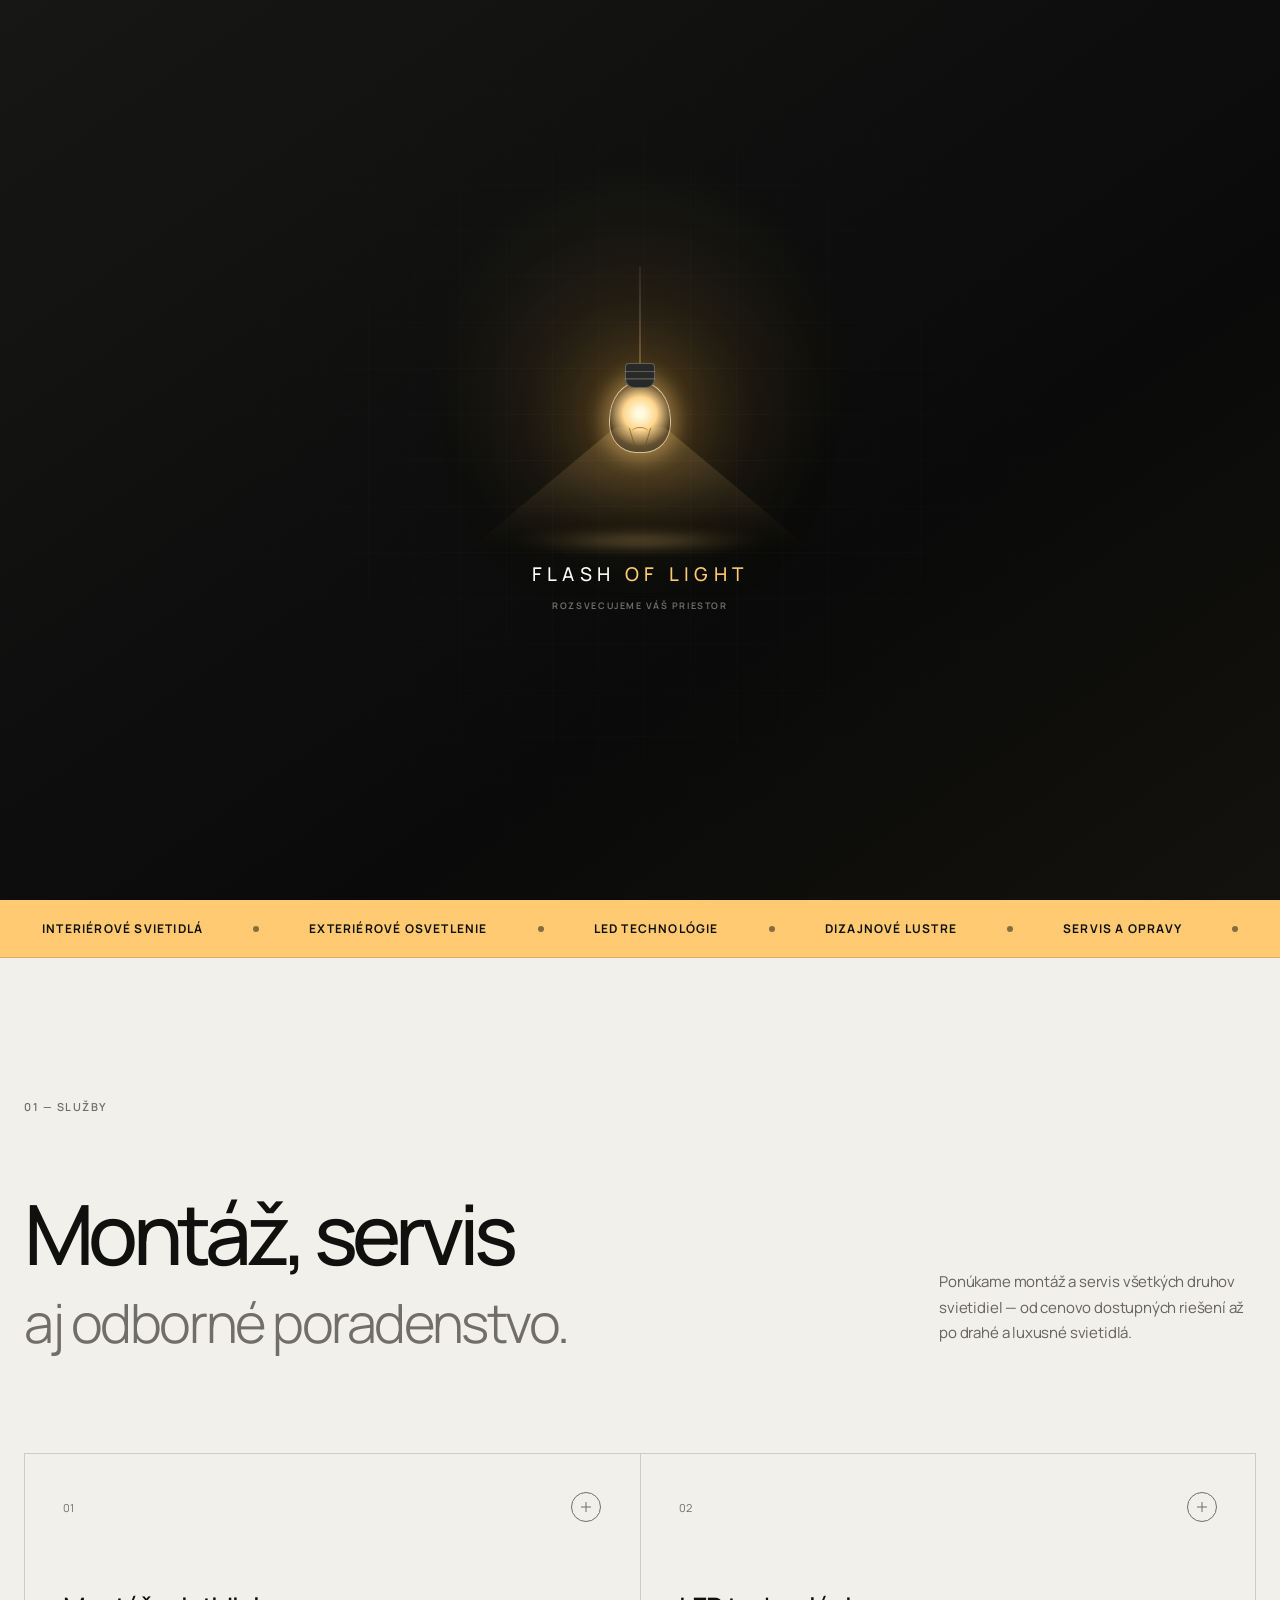
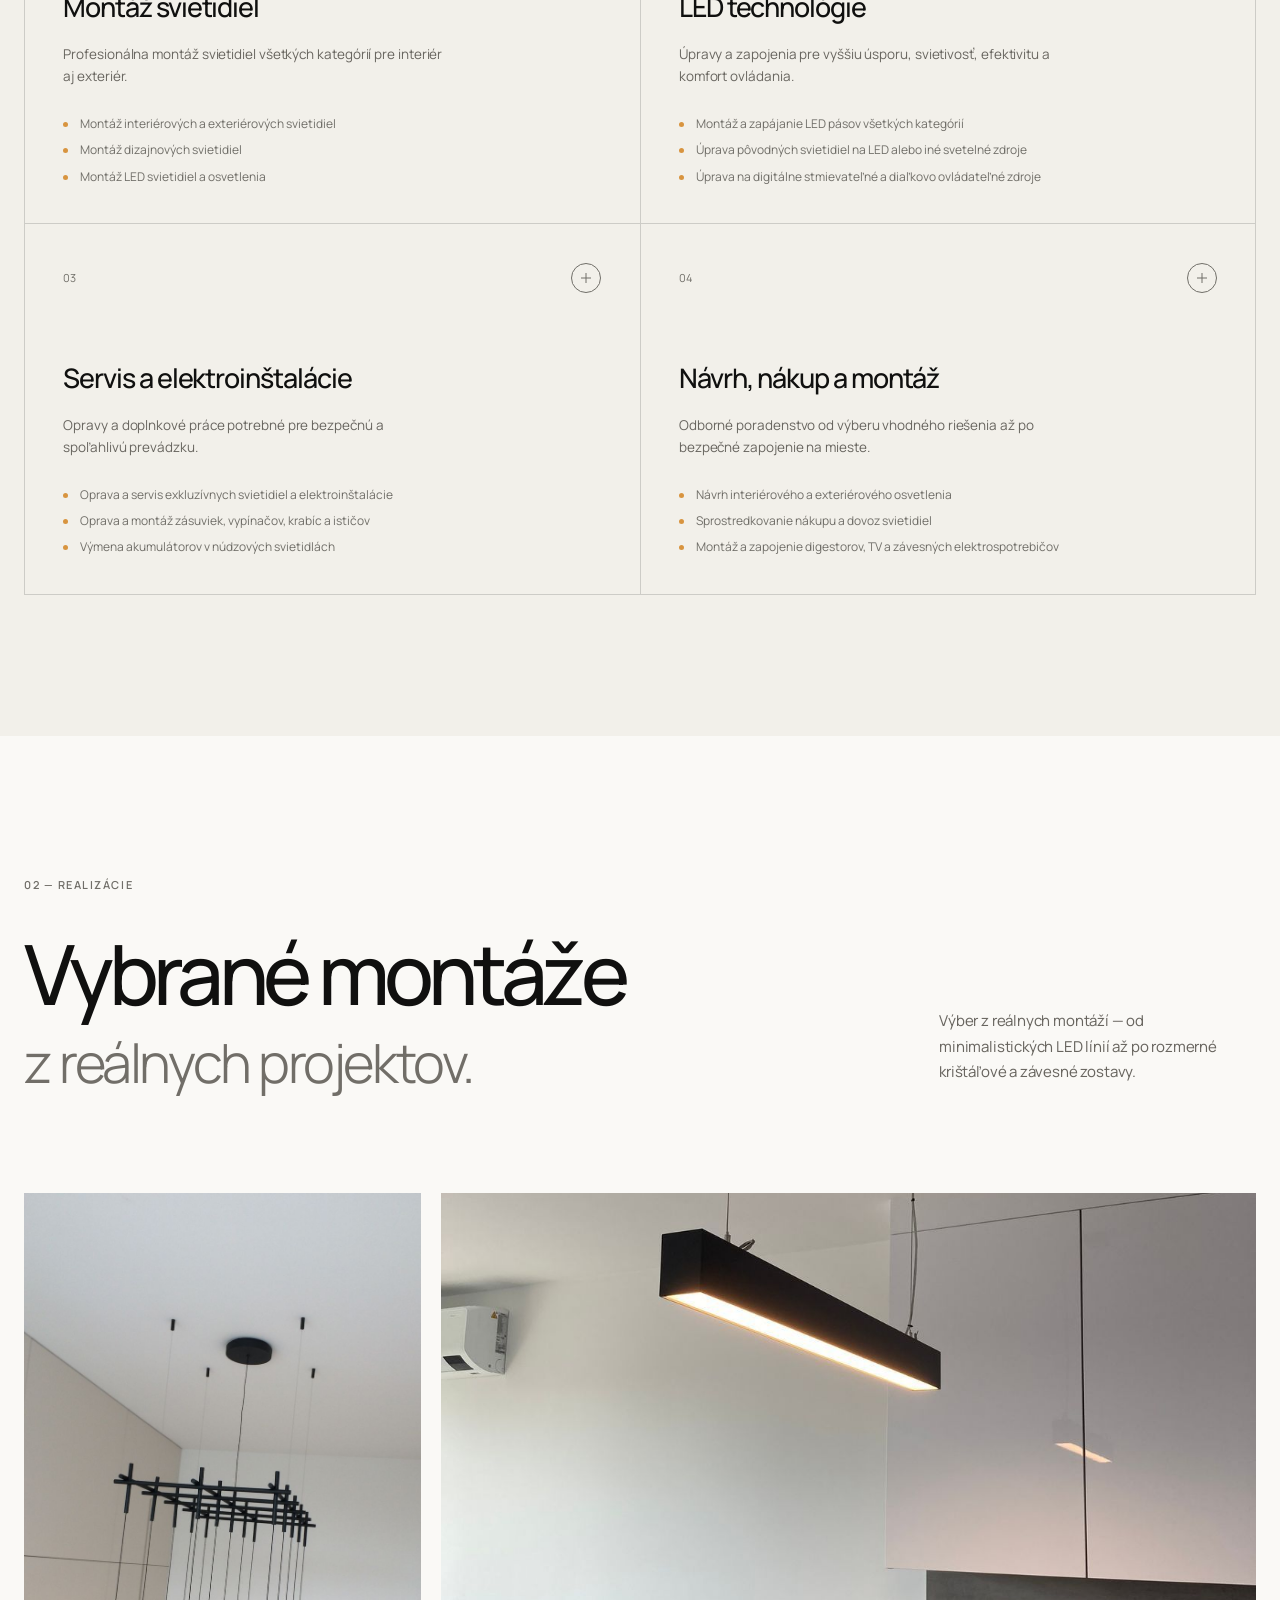
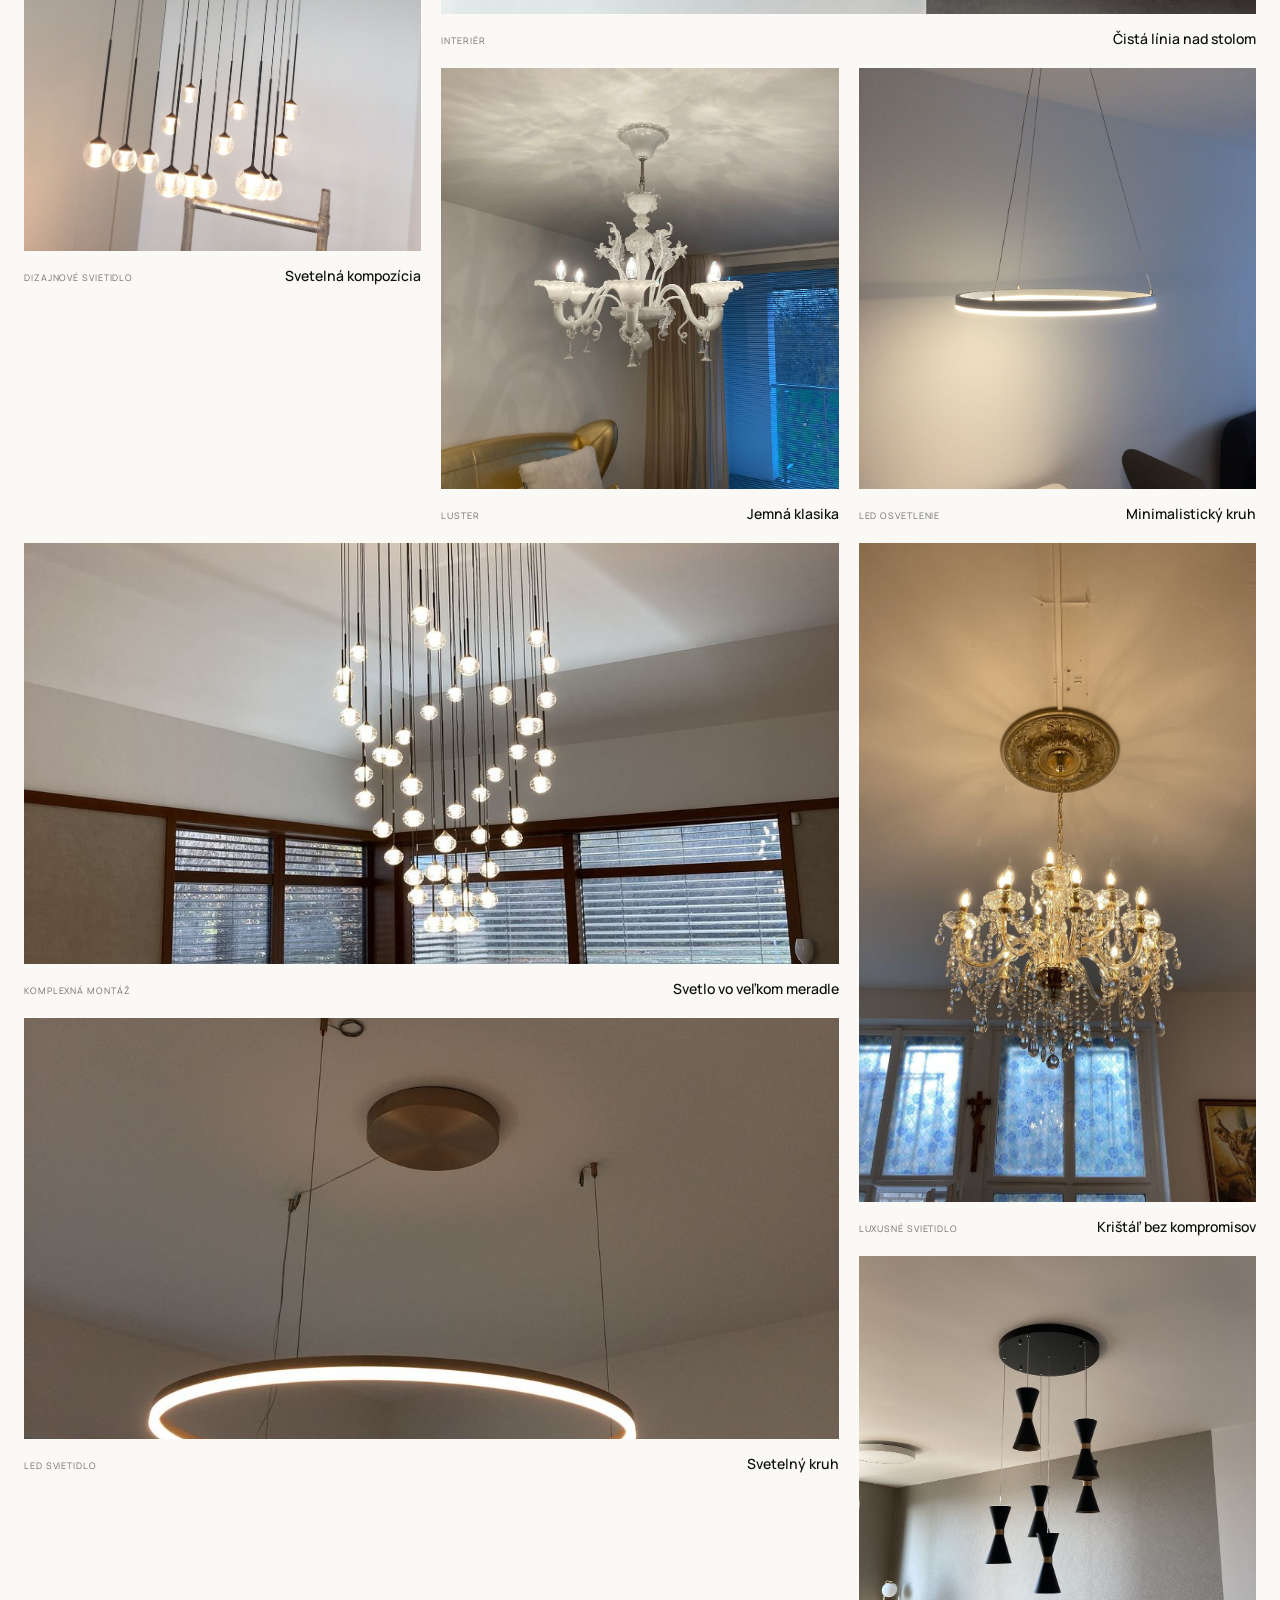
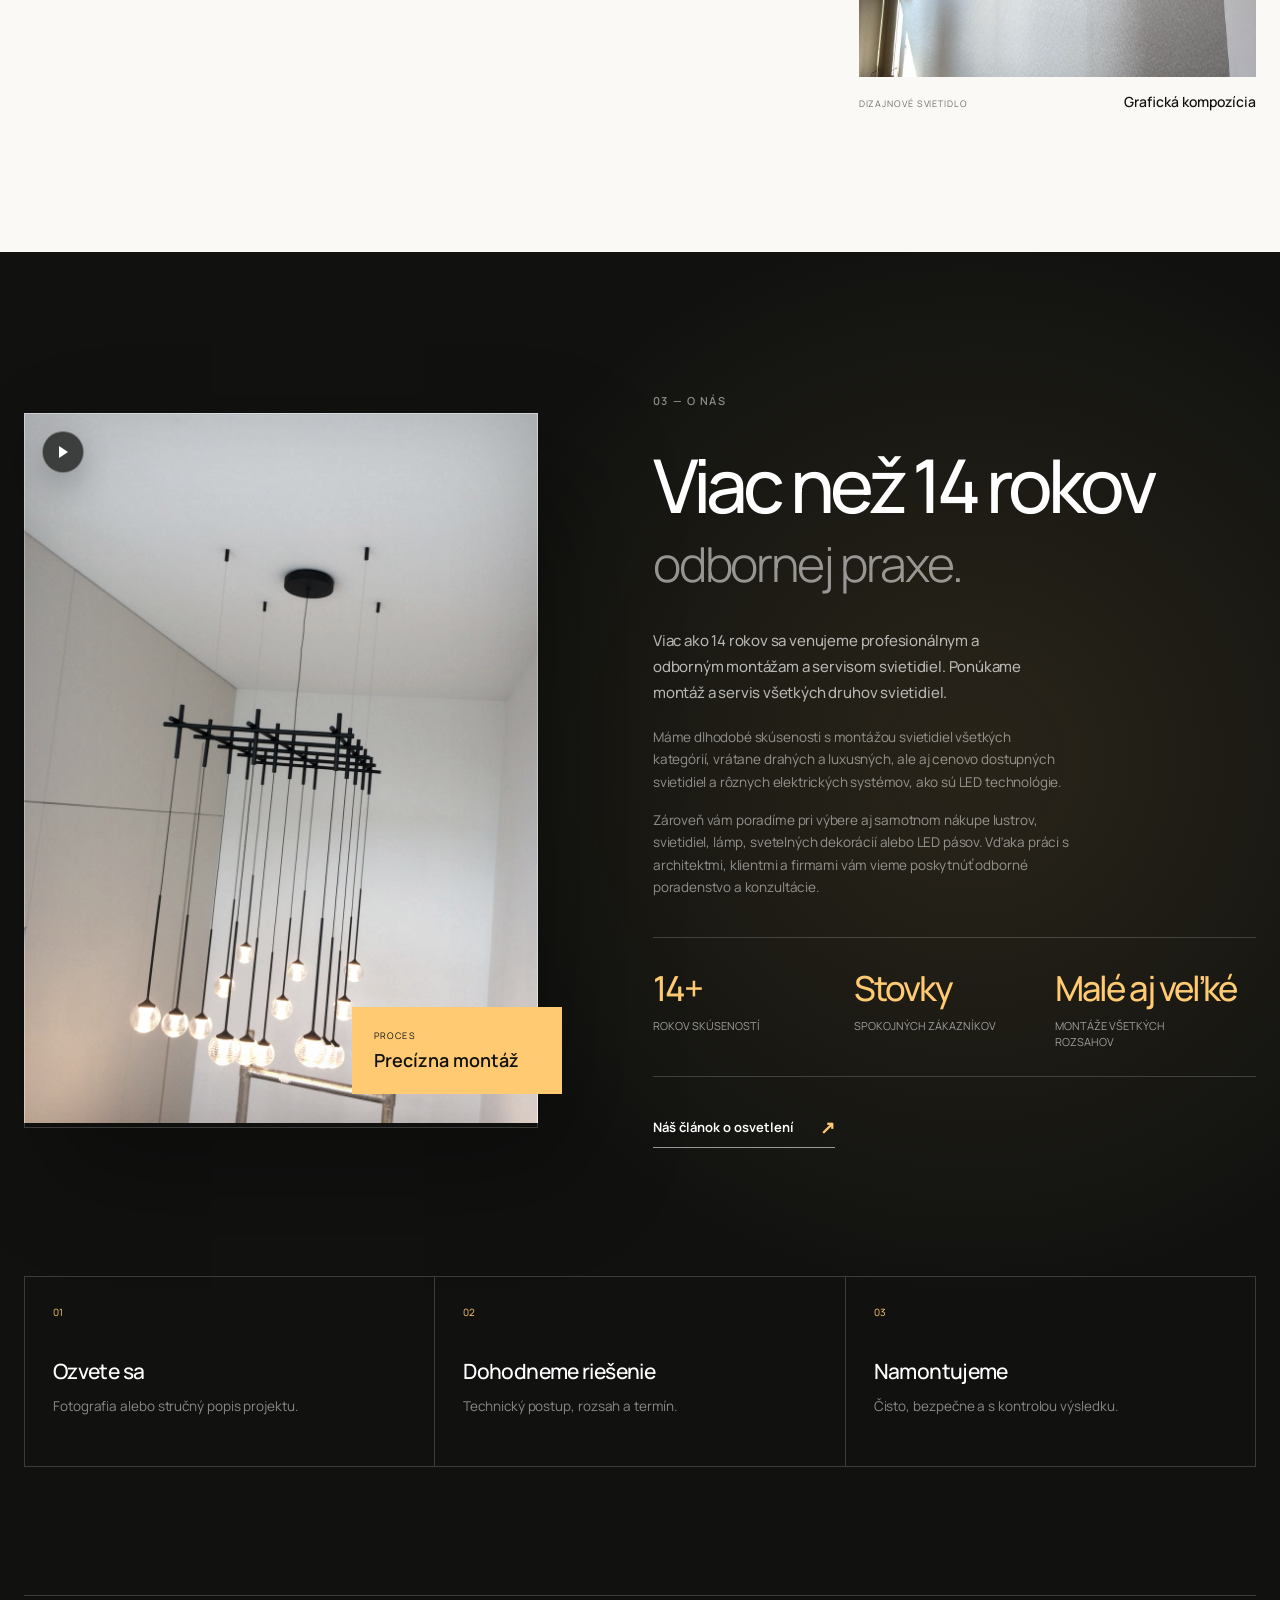
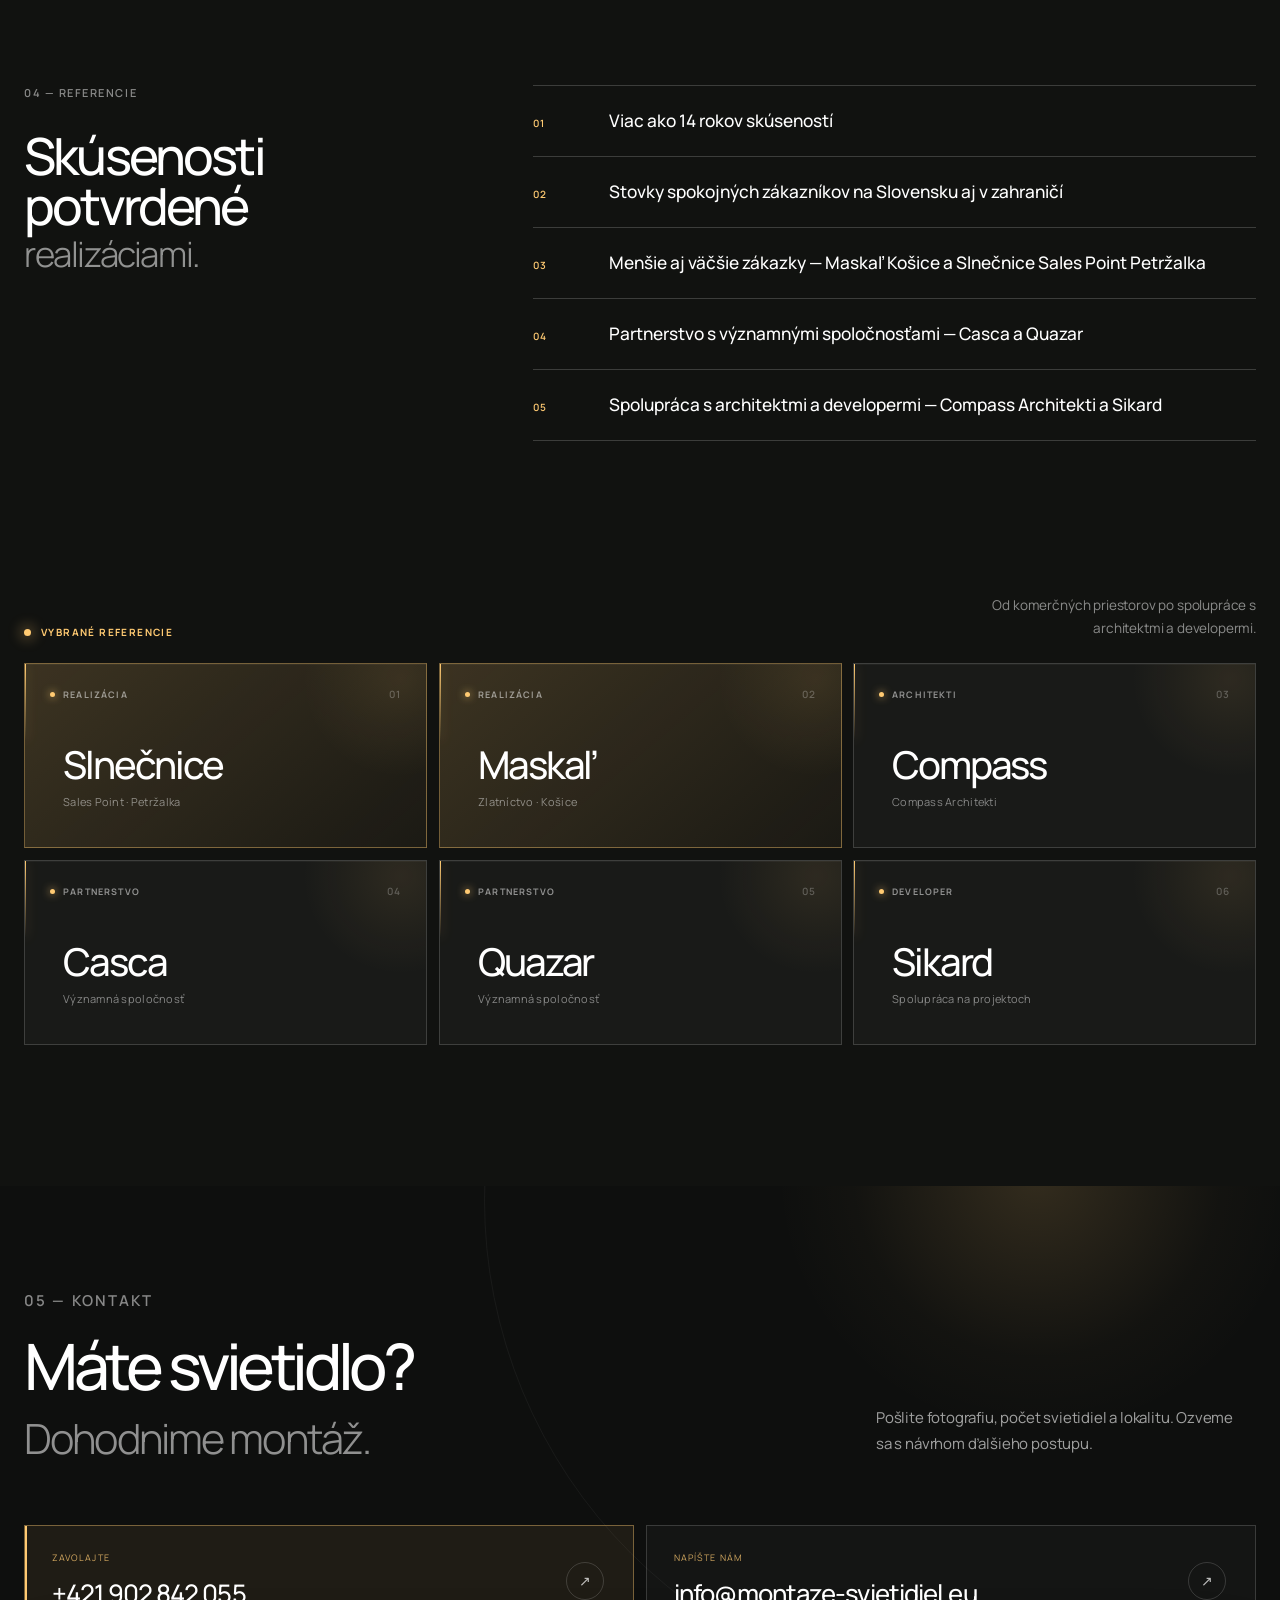
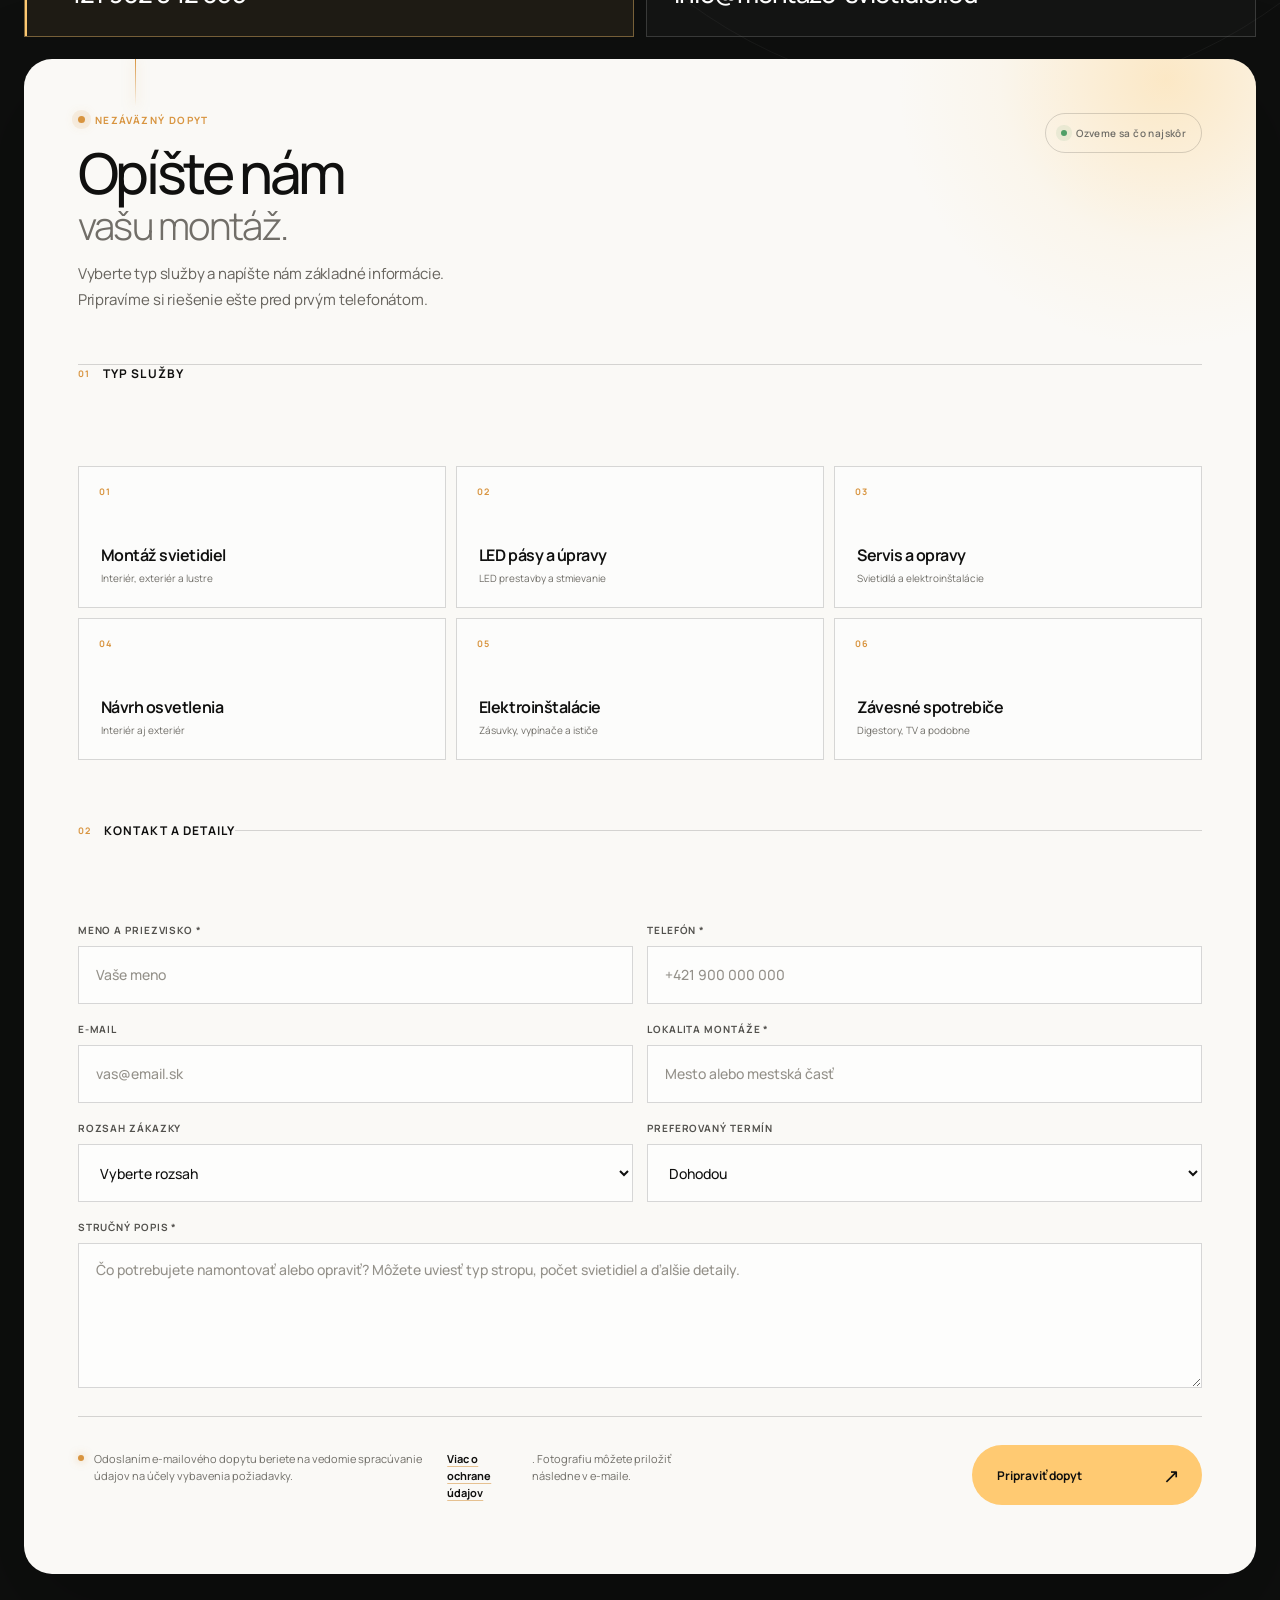
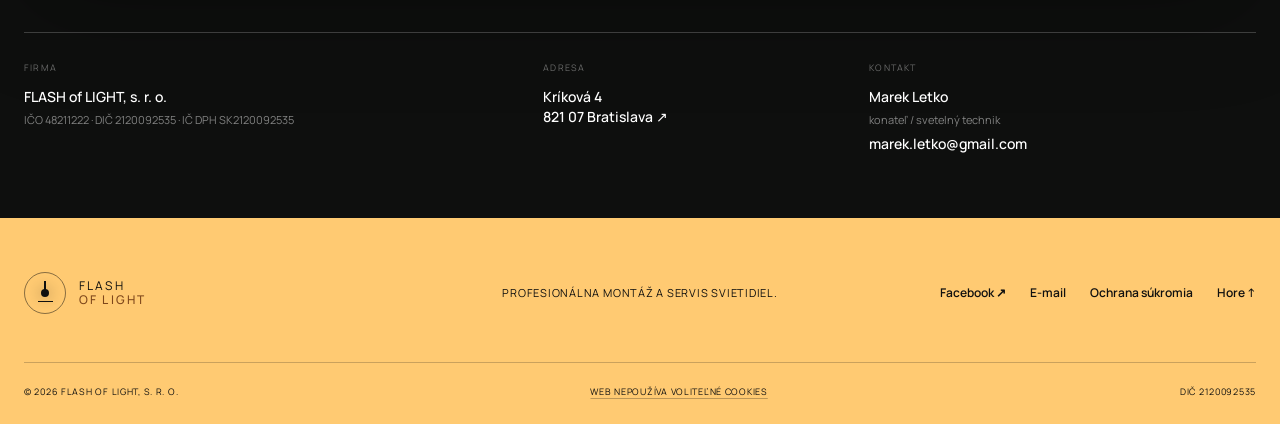
==== commit 827392cf: "Polish mobile controls and remove overlays" ====
--- a/index.html
+++ b/index.html
@@ -42,8 +42,8 @@
     <meta property="og:image" content="https://montaze-svietidiel.eu/assets/og.png">
     <meta name="twitter:card" content="summary_large_image">
 
-    <link rel="stylesheet" href="styles.css?v=20260825-2">
-    <script defer src="script.js"></script>
+    <link rel="stylesheet" href="styles.css?v=20260825-3">
+    <script defer src="script.js?v=20260825-3"></script>
 
     <script type="application/ld+json">
       {
@@ -131,8 +131,6 @@
           </div>
 
           <div class="lamp-stage" aria-hidden="true">
-            <div class="scene-chip scene-chip-top"><i></i> 14+ rokov praxe</div>
-            <div class="scene-chip scene-chip-bottom"><i></i> Bratislava</div>
             <div class="lamp-beam"></div>
             <div class="light-particles">
               <i></i><i></i><i></i><i></i><i></i><i></i>
@@ -174,7 +172,6 @@
             <span>Servis a opravy</span><i></i>
           </div>
         </div>
-        <button class="ticker-toggle" type="button" aria-label="Pozastaviť pohyb pásu" aria-pressed="false" data-pause-label="Pozastaviť pohyb pásu" data-play-label="Spustiť pohyb pásu"><span aria-hidden="true">Ⅱ</span></button>
       </section>
 
       <section class="services section" id="sluzby">
@@ -247,7 +244,7 @@
             <figure class="gallery-item gallery-tall reveal">
               <a href="assets/project-03.jpg" data-lightbox aria-label="Zobraziť fotografiu: Svetelná kompozícia">
                 <img src="assets/project-03.jpg" alt="Viacramenné závesné svietidlo s drobnými sklenenými guľami" width="1080" height="1440">
-                <span class="gallery-open" aria-hidden="true">＋</span>
+                <span class="gallery-open" aria-hidden="true"></span>
               </a>
               <figcaption><span>Dizajnové svietidlo</span><strong>Svetelná kompozícia</strong></figcaption>
             </figure>
@@ -255,7 +252,7 @@
             <figure class="gallery-item gallery-wide reveal">
               <a href="assets/project-01.jpg" data-lightbox aria-label="Zobraziť fotografiu: Čistá línia nad stolom">
                 <img src="assets/project-01.jpg" alt="Čierne lineárne svietidlo nad kuchynským ostrovčekom" width="1080" height="1440">
-                <span class="gallery-open" aria-hidden="true">＋</span>
+                <span class="gallery-open" aria-hidden="true"></span>
               </a>
               <figcaption><span>Interiér</span><strong>Čistá línia nad stolom</strong></figcaption>
             </figure>
@@ -263,7 +260,7 @@
             <figure class="gallery-item reveal">
               <a href="assets/project-05.jpg" data-lightbox aria-label="Zobraziť fotografiu: Jemná klasika">
                 <img src="assets/project-05.jpg" alt="Biely zdobený sklenený luster v obývacej izbe" width="1080" height="1440" loading="lazy">
-                <span class="gallery-open" aria-hidden="true">＋</span>
+                <span class="gallery-open" aria-hidden="true"></span>
               </a>
               <figcaption><span>Luster</span><strong>Jemná klasika</strong></figcaption>
             </figure>
@@ -271,7 +268,7 @@
             <figure class="gallery-item gallery-wide reveal">
               <a href="assets/project-08.jpg" data-lightbox aria-label="Zobraziť fotografiu: Svetlo vo veľkom meradle">
                 <img src="assets/project-08.jpg" alt="Veľká kaskáda desiatok závesných svetelných gulí" width="1080" height="1440" loading="lazy">
-                <span class="gallery-open" aria-hidden="true">＋</span>
+                <span class="gallery-open" aria-hidden="true"></span>
               </a>
               <figcaption><span>Komplexná montáž</span><strong>Svetlo vo veľkom meradle</strong></figcaption>
             </figure>
@@ -279,7 +276,7 @@
             <figure class="gallery-item reveal">
               <a href="assets/project-02.jpg" data-lightbox aria-label="Zobraziť fotografiu: Minimalistický kruh">
                 <img src="assets/project-02.jpg" alt="Minimalistické kruhové LED svietidlo nad stolom" width="1080" height="1440" loading="lazy">
-                <span class="gallery-open" aria-hidden="true">＋</span>
+                <span class="gallery-open" aria-hidden="true"></span>
               </a>
               <figcaption><span>LED osvetlenie</span><strong>Minimalistický kruh</strong></figcaption>
             </figure>
@@ -287,7 +284,7 @@
             <figure class="gallery-item gallery-tall reveal">
               <a href="assets/project-06.jpg" data-lightbox aria-label="Zobraziť fotografiu: Krištáľ bez kompromisov">
                 <img src="assets/project-06.jpg" alt="Bohato zdobený krištáľový luster so zapnutými žiarovkami" width="1080" height="1440" loading="lazy">
-                <span class="gallery-open" aria-hidden="true">＋</span>
+                <span class="gallery-open" aria-hidden="true"></span>
               </a>
               <figcaption><span>Luxusné svietidlo</span><strong>Krištáľ bez kompromisov</strong></figcaption>
             </figure>
@@ -295,7 +292,7 @@
             <figure class="gallery-item gallery-wide reveal">
               <a href="assets/project-04.jpg" data-lightbox aria-label="Zobraziť fotografiu: Svetelný kruh">
                 <img src="assets/project-04.jpg" alt="Veľké kruhové LED svietidlo zavesené pod stropom" width="1080" height="1440" loading="lazy">
-                <span class="gallery-open" aria-hidden="true">＋</span>
+                <span class="gallery-open" aria-hidden="true"></span>
               </a>
               <figcaption><span>LED svietidlo</span><strong>Svetelný kruh</strong></figcaption>
             </figure>
@@ -303,7 +300,7 @@
             <figure class="gallery-item reveal">
               <a href="assets/project-07.jpg" data-lightbox aria-label="Zobraziť fotografiu: Grafická kompozícia">
                 <img src="assets/project-07.jpg" alt="Kompozícia čiernych závesných svietidiel s mosadznými detailmi" width="1080" height="1440" loading="lazy">
-                <span class="gallery-open" aria-hidden="true">＋</span>
+                <span class="gallery-open" aria-hidden="true"></span>
               </a>
               <figcaption><span>Dizajnové svietidlo</span><strong>Grafická kompozícia</strong></figcaption>
             </figure>
@@ -330,7 +327,7 @@
             <video autoplay muted loop playsinline poster="assets/project-03.jpg" aria-label="Ukážka profesionálnej montáže svietidla">
               <source src="assets/installation-loop.mp4" type="video/mp4">
             </video>
-            <button class="media-toggle" type="button" aria-label="Pozastaviť video" aria-pressed="false" data-pause-label="Pozastaviť video" data-play-label="Spustiť video"><span aria-hidden="true">Ⅱ</span></button>
+            <button class="media-toggle" type="button" aria-label="Pozastaviť video" aria-pressed="false" data-pause-label="Pozastaviť video" data-play-label="Spustiť video"><span aria-hidden="true"></span></button>
             <div class="about-media-label"><span>Proces</span><strong>Precízna montáž</strong></div>
           </div>
 
@@ -548,7 +545,6 @@
         <div class="shell footer-bottom"><span>© 2026 FLASH of LIGHT, s. r. o.</span><a href="privacy-sk.html#cookies">Web nepoužíva voliteľné cookies</a><span>DIČ 2120092535</span></div>
       </footer>
 
-      <a class="floating-call" href="tel:+421902842055" aria-label="Zavolať na +421 902 842 055"><span>☎</span> Zavolať</a>
     </main>
   </body>
 </html>
--- a/styles.css
+++ b/styles.css
@@ -154,7 +154,7 @@
 .loader-beam {
   z-index: 1;
   top: 139px;
-  width: 350px;
+  width: min(350px, 92vw);
   height: 126px;
   background: linear-gradient(to bottom, rgba(255, 214, 143, .2), rgba(255, 194, 91, .035) 72%, transparent);
   clip-path: polygon(43% 0, 57% 0, 100% 100%, 0 100%);
@@ -167,7 +167,7 @@
 .loader-floor {
   z-index: 2;
   bottom: 7px;
-  width: 270px;
+  width: min(270px, 72vw);
   height: 20px;
   border-radius: 50%;
   background: radial-gradient(ellipse, rgba(255, 209, 130, .42), rgba(255, 194, 92, .08) 48%, transparent 72%);
@@ -765,27 +765,6 @@
   filter: blur(8px);
   transform: translateX(-50%) rotateX(65deg);
 }
-.scene-chip {
-  position: absolute;
-  z-index: 4;
-  display: flex;
-  align-items: center;
-  gap: 9px;
-  padding: 11px 14px;
-  border: 1px solid rgba(255, 255, 255, .16);
-  border-radius: 999px;
-  background: rgba(255, 255, 255, .055);
-  color: rgba(255, 255, 255, .62);
-  font-family: var(--font-mono);
-  font-size: 9px;
-  letter-spacing: .1em;
-  text-transform: uppercase;
-  backdrop-filter: blur(15px);
-}
-.scene-chip i { width: 6px; height: 6px; border-radius: 50%; background: var(--warm); box-shadow: 0 0 10px var(--warm); }
-.scene-chip-top { top: 22%; right: -1%; }
-.scene-chip-bottom { bottom: 19%; left: 1%; }
-
 /* Moving ribbon */
 .trust-strip { position: relative; overflow: hidden; border-bottom: 1px solid rgba(16, 16, 15, .15); background: var(--warm); }
 .ticker {
@@ -805,8 +784,6 @@
 }
 .ticker span { font-size: 12px; font-weight: 700; letter-spacing: .1em; text-transform: uppercase; white-space: nowrap; }
 .ticker i { flex: 0 0 auto; width: 6px; height: 6px; border-radius: 50%; background: var(--ink); opacity: .5; }
-.trust-strip.is-paused .ticker { animation-play-state: paused; }
-.ticker-toggle,
 .media-toggle {
   display: grid;
   place-items: center;
@@ -815,21 +792,6 @@
   cursor: pointer;
   transition: transform .2s ease, background .2s ease;
 }
-.ticker-toggle {
-  position: absolute;
-  z-index: 3;
-  top: 50%;
-  right: 16px;
-  width: 36px;
-  height: 36px;
-  padding: 0;
-  background: var(--ink);
-  color: var(--warm);
-  box-shadow: 0 0 0 9px rgba(255, 202, 114, .88), 0 7px 22px rgba(0, 0, 0, .2);
-  transform: translateY(-50%);
-}
-.ticker-toggle:hover { background: #252521; transform: translateY(-50%) scale(1.06); }
-.ticker-toggle span { font-size: 11px; font-weight: 800; letter-spacing: -.12em; }
 
 /* Services */
 .services { background: var(--paper); }
@@ -920,12 +882,21 @@
   border-radius: 50%;
   background: rgba(255, 255, 255, .9);
   color: var(--ink);
-  font-size: 18px;
   opacity: 0;
   transform: translateY(8px);
   transition: opacity .3s ease, transform .3s ease;
   pointer-events: none;
 }
+.gallery-open::before,
+.gallery-open::after {
+  content: "";
+  position: absolute;
+  width: 13px;
+  height: 1px;
+  border-radius: 1px;
+  background: currentColor;
+}
+.gallery-open::after { transform: rotate(90deg); }
 .gallery-item:hover .gallery-open,
 .gallery-item:focus-within .gallery-open { opacity: 1; transform: translateY(0); }
 .gallery-item figcaption { display: flex; align-items: baseline; justify-content: space-between; gap: 20px; padding-top: 15px; }
@@ -1057,8 +1028,30 @@
   backdrop-filter: blur(12px);
 }
 .media-toggle:hover { background: var(--warm); color: var(--ink); transform: scale(1.06); }
-.media-toggle span { font-size: 12px; font-weight: 800; letter-spacing: -.12em; }
-.no-js .ticker-toggle,
+.media-toggle span { position: relative; display: block; width: 14px; height: 14px; }
+.media-toggle[aria-pressed="false"] span::before,
+.media-toggle[aria-pressed="false"] span::after {
+  content: "";
+  position: absolute;
+  top: 1px;
+  bottom: 1px;
+  width: 3px;
+  border-radius: 1px;
+  background: currentColor;
+}
+.media-toggle[aria-pressed="false"] span::before { left: 2px; }
+.media-toggle[aria-pressed="false"] span::after { right: 2px; }
+.media-toggle[aria-pressed="true"] span::before {
+  content: "";
+  position: absolute;
+  top: 1px;
+  left: 3px;
+  width: 0;
+  height: 0;
+  border-top: 6px solid transparent;
+  border-bottom: 6px solid transparent;
+  border-left: 9px solid currentColor;
+}
 .no-js .media-toggle { display: none; }
 .about-media-label {
   position: absolute;
@@ -1458,8 +1451,6 @@
 .footer-bottom { display: flex; justify-content: space-between; margin-top: 48px; padding-top: 22px; border-top: 1px solid rgba(16, 16, 15, .22); font-family: var(--font-mono); font-size: 9px; letter-spacing: .08em; text-transform: uppercase; }
 .footer-bottom a { text-decoration: underline; text-decoration-color: rgba(16, 16, 15, .28); text-underline-offset: 3px; }
 .footer-bottom a:hover { text-decoration-color: var(--ink); }
-.floating-call { display: none; }
-
 /* Privacy pages */
 .legal-page { background: var(--paper-light); }
 .legal-page .site-header { color: #fff; }
@@ -1583,8 +1574,6 @@
   .hero-copy { max-width: 780px; }
   .lamp-stage { height: 540px; min-height: 540px; }
   .lamp-assembly { --lamp-scale: .8; }
-  .scene-chip-top { right: 6%; }
-  .scene-chip-bottom { left: 8%; }
   .services .section-heading,
   .gallery-heading { grid-template-columns: 1fr; gap: 32px; }
   .contact-heading { grid-template-columns: 1fr; gap: 22px; }
@@ -1640,9 +1629,6 @@
   .lamp-stage { height: 400px; min-height: 400px; margin-top: -10px; }
   .lamp-assembly { --lamp-scale: .6; }
   .lamp-stage::before { top: 3%; width: 105%; }
-  .scene-chip { font-size: 8px; }
-  .scene-chip-top { top: 7%; right: 0; }
-  .scene-chip-bottom { bottom: 9%; left: 0; }
   .ticker-group { gap: 25px; padding: 17px 25px; }
   .ticker span { font-size: 10px; }
   .section-heading { margin-bottom: 58px; }
@@ -1661,8 +1647,9 @@
     height: calc(100% - 20px);
   }
   .lightbox-media { padding: 64px 12px 0; }
-  .lightbox figcaption { min-height: 104px; padding: 18px 62px 18px 18px; }
-  .lightbox figcaption strong { font-size: 16px; }
+  .lightbox figcaption { min-height: 104px; padding: 18px 118px 18px 18px; }
+  .lightbox figcaption > div { min-width: 0; }
+  .lightbox figcaption strong { overflow-wrap: anywhere; font-size: 16px; }
   .lightbox-close { top: 12px; right: 12px; width: 44px; height: 44px; }
   .lightbox-nav { top: auto; bottom: 26px; width: 42px; height: 42px; transform: none; }
   .lightbox-nav:hover { transform: scale(1.05); }
@@ -1706,32 +1693,12 @@
   .legal-toc { grid-template-columns: 1fr 1fr; }
   .legal-content > section { scroll-margin-top: 88px; }
   .legal-back .button { width: 100%; }
-  .floating-call {
-    position: fixed;
-    z-index: 20;
-    right: 16px;
-    bottom: 16px;
-    display: inline-flex;
-    align-items: center;
-    gap: 9px;
-    min-height: 48px;
-    padding: 0 18px;
-    border: 1px solid rgba(255, 255, 255, .3);
-    border-radius: 999px;
-    background: var(--ink);
-    color: #fff;
-    box-shadow: 0 12px 38px rgba(0, 0, 0, .28);
-    font-size: 12px;
-    font-weight: 650;
-  }
-  .floating-call span { color: var(--warm); }
 }
 
 @media (prefers-reduced-motion: reduce) {
   html { scroll-behavior: auto; }
   *, *::before, *::after { animation-duration: .01ms !important; animation-iteration-count: 1 !important; transition-duration: .01ms !important; }
   .ticker { animation: none; }
-  .ticker-toggle,
   .media-toggle { display: none; }
   .about-media video { display: none; }
   .about-media { background: url("assets/project-03.jpg") center / cover no-repeat; }
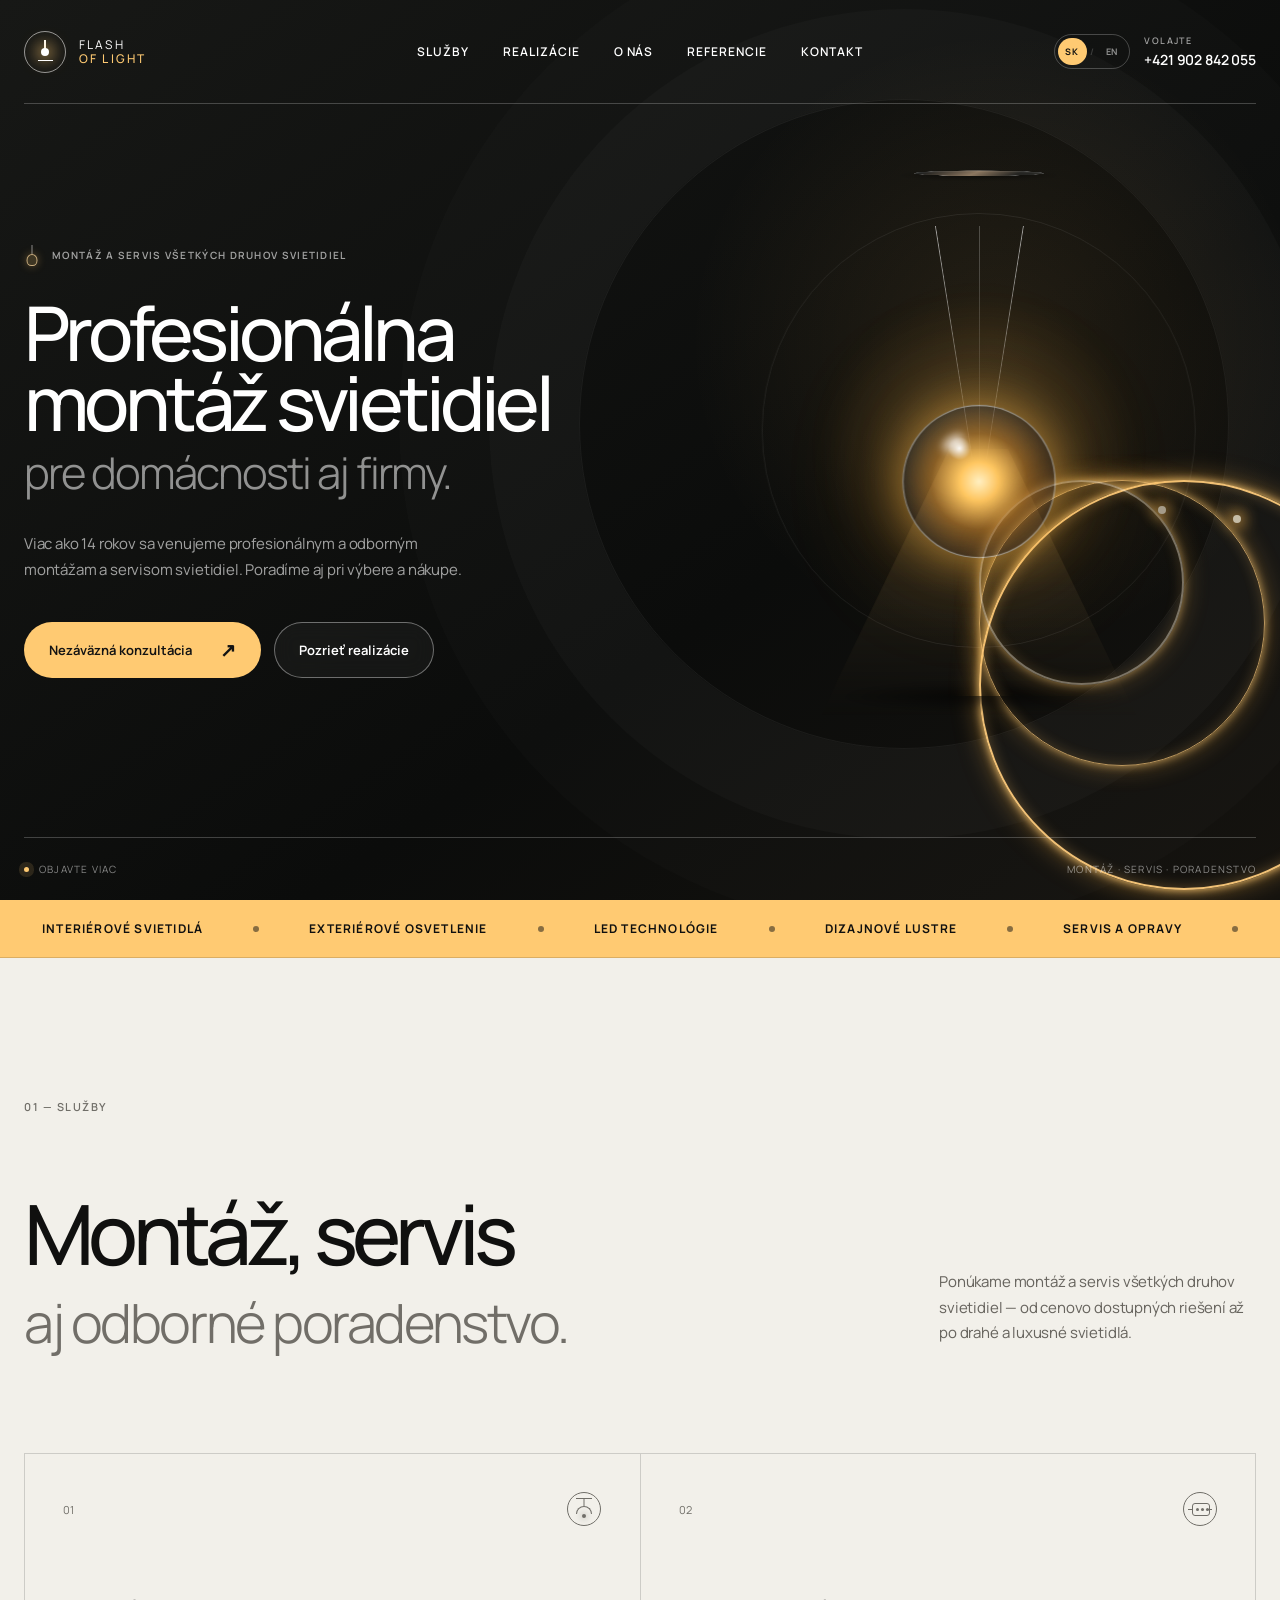
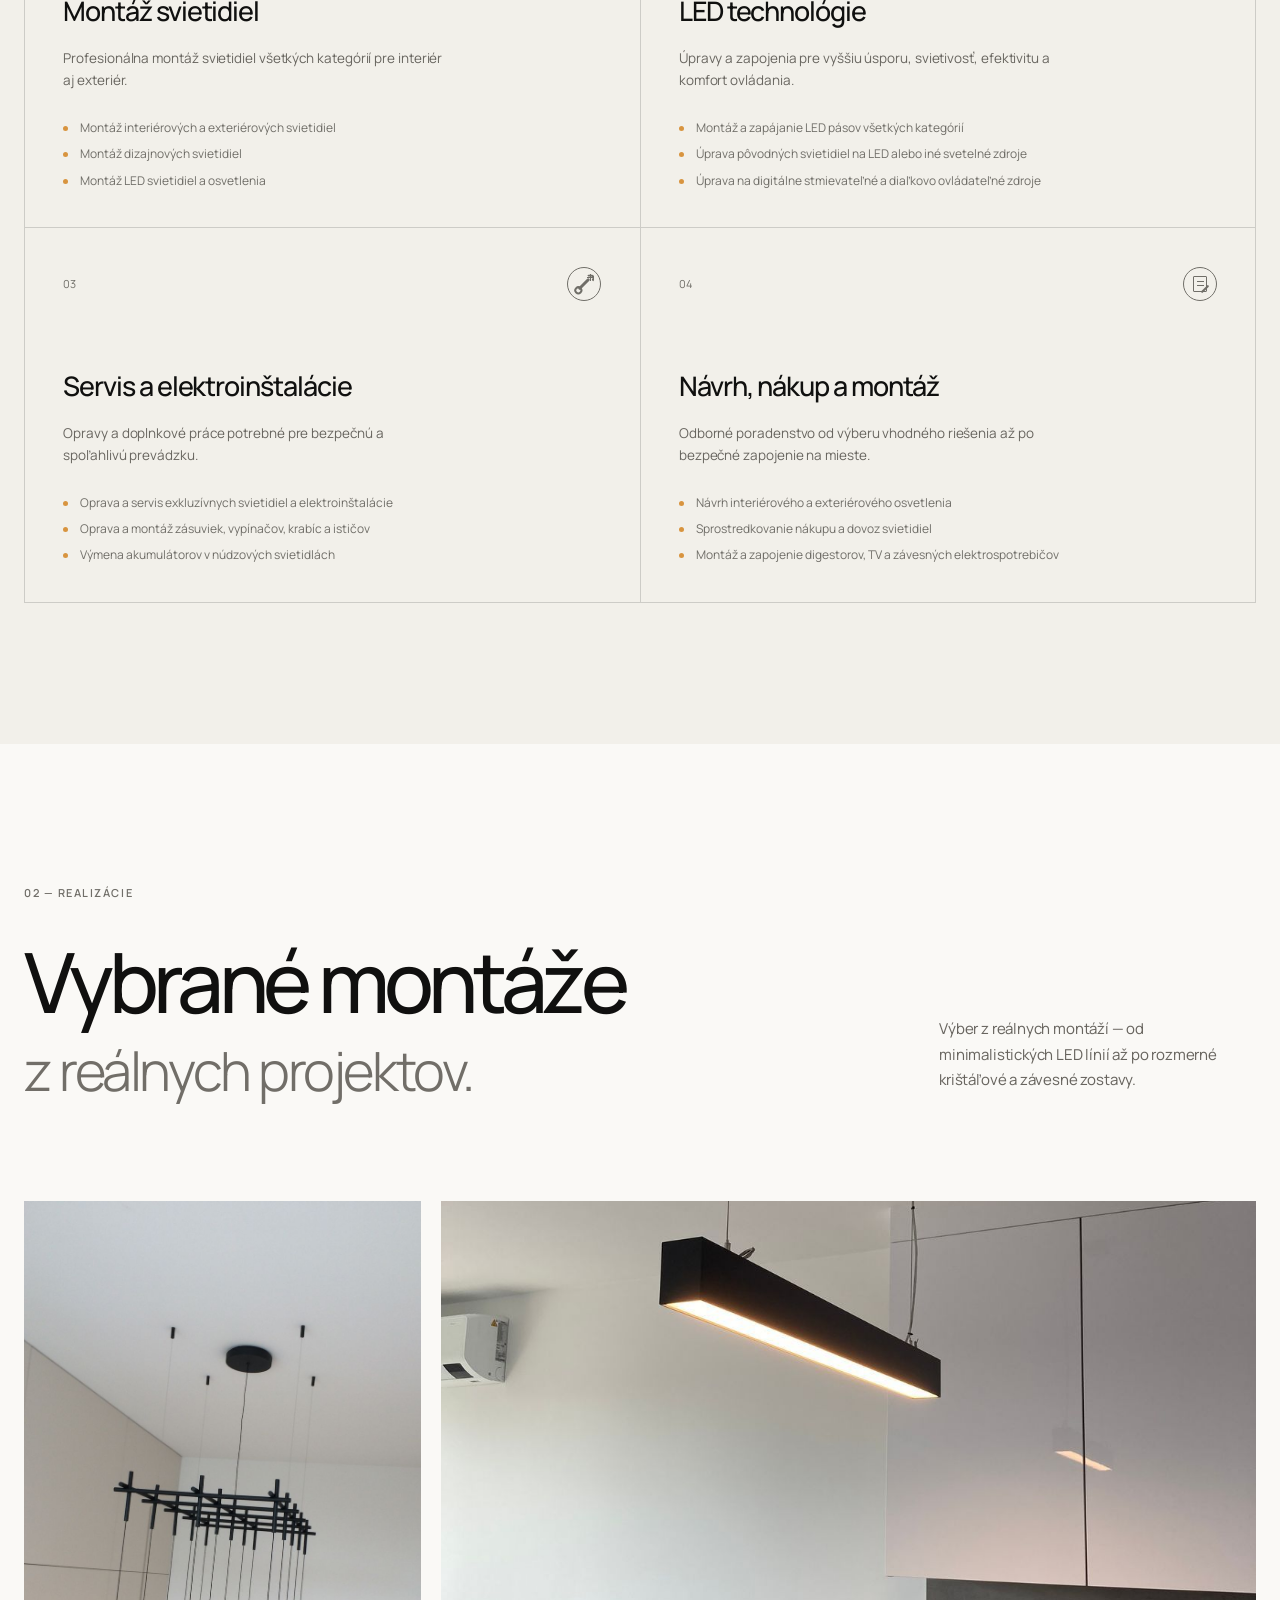
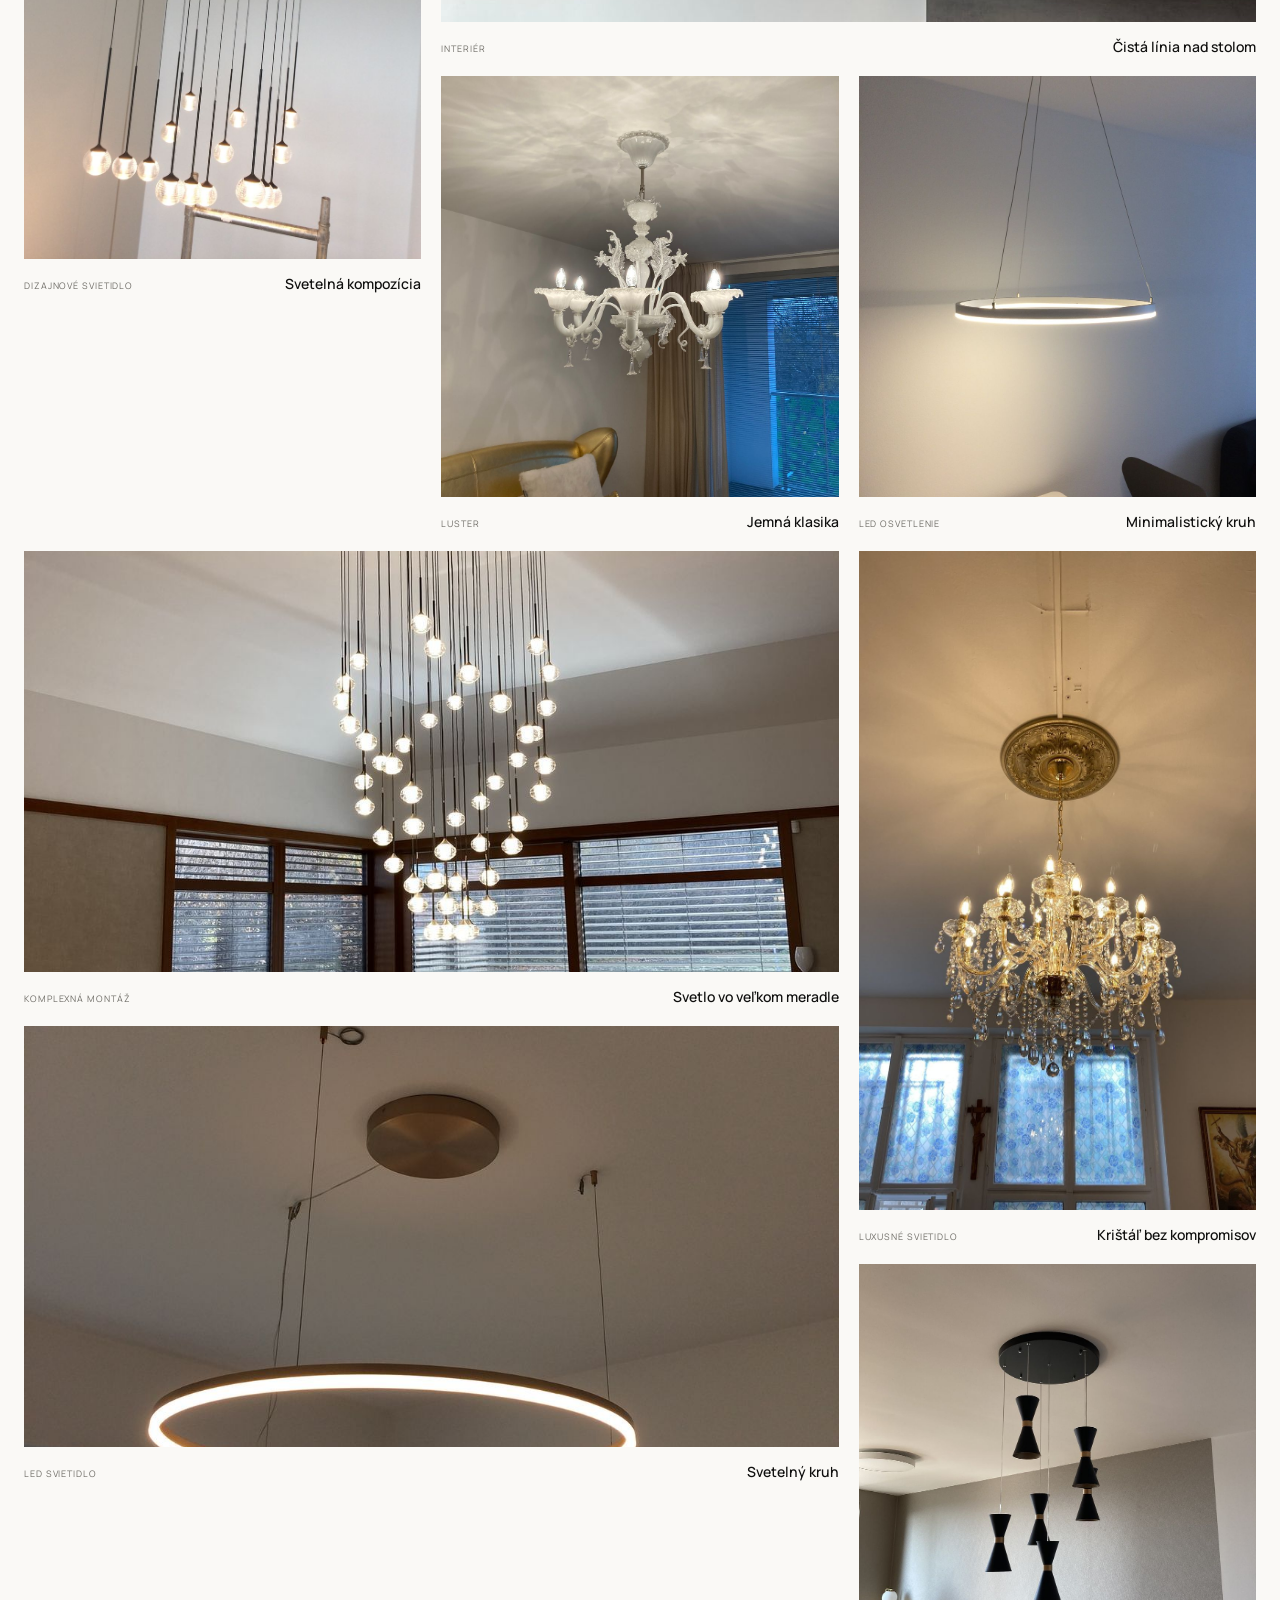
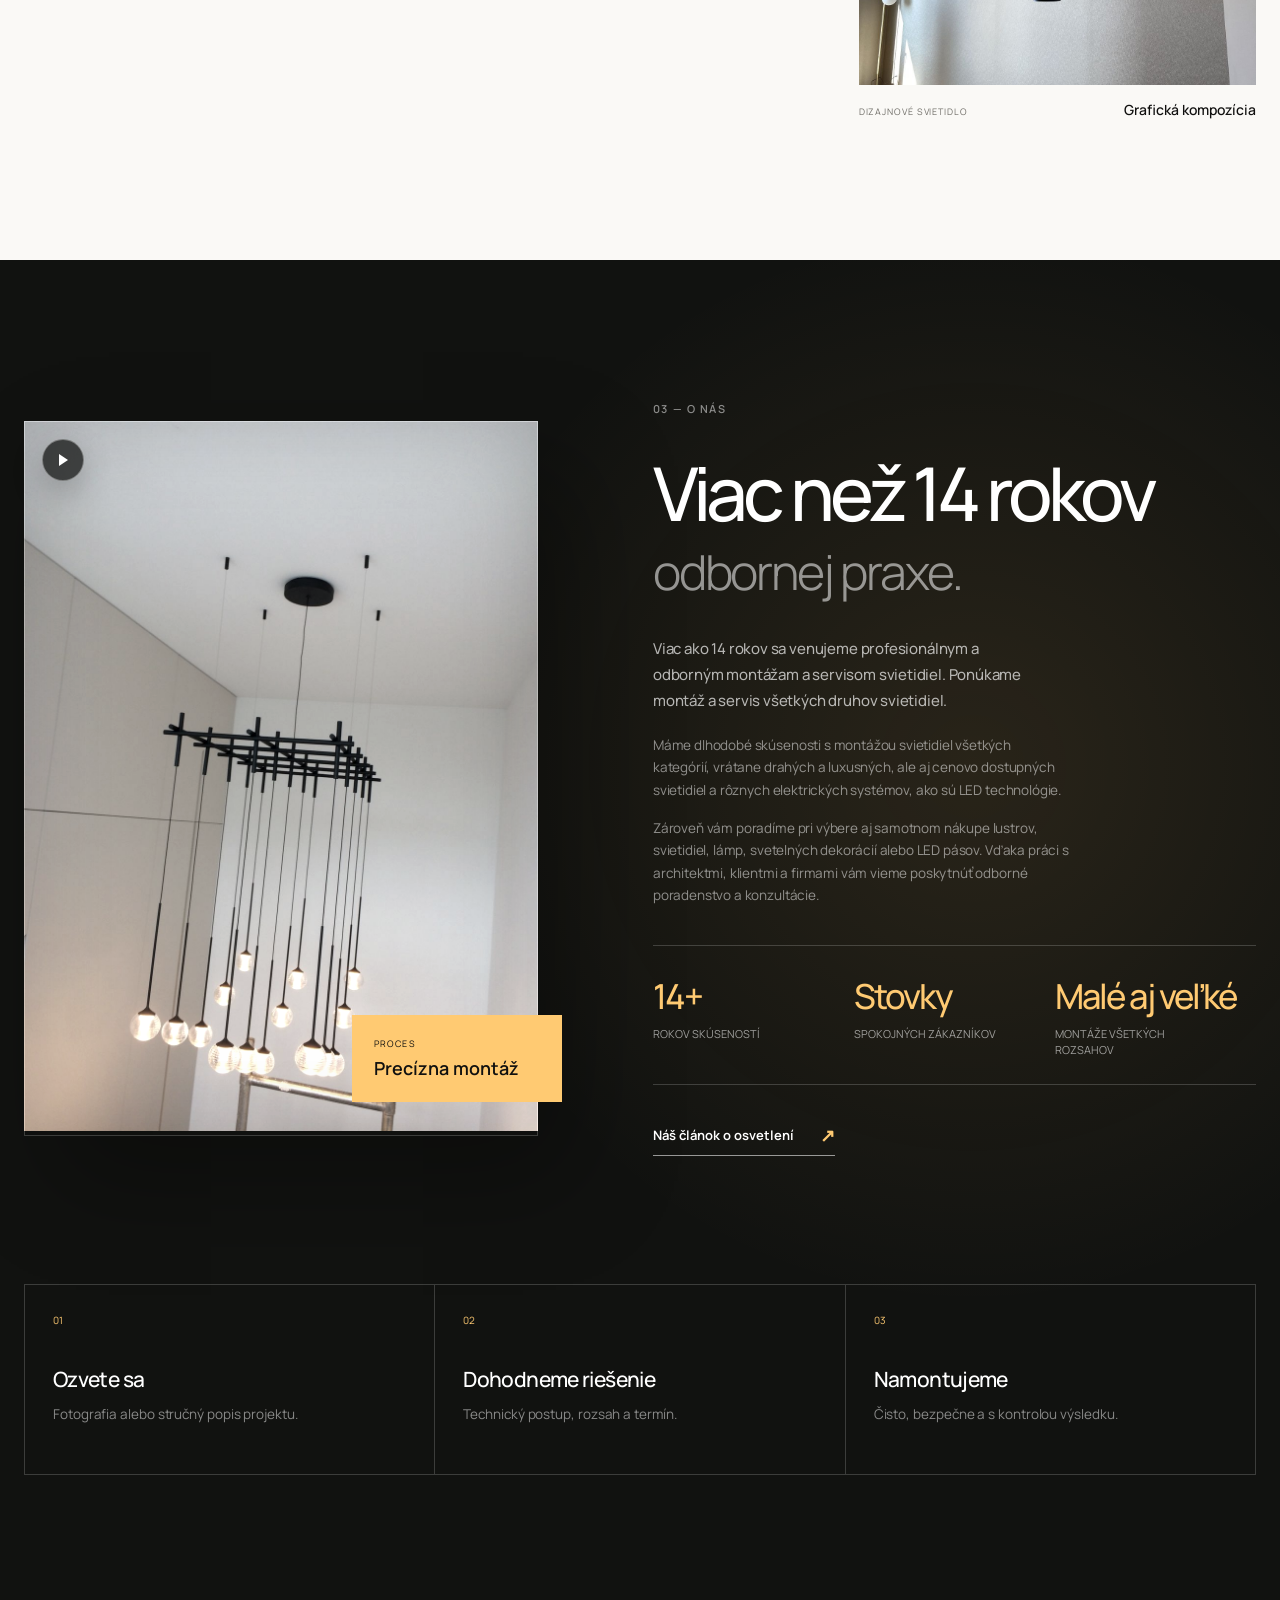
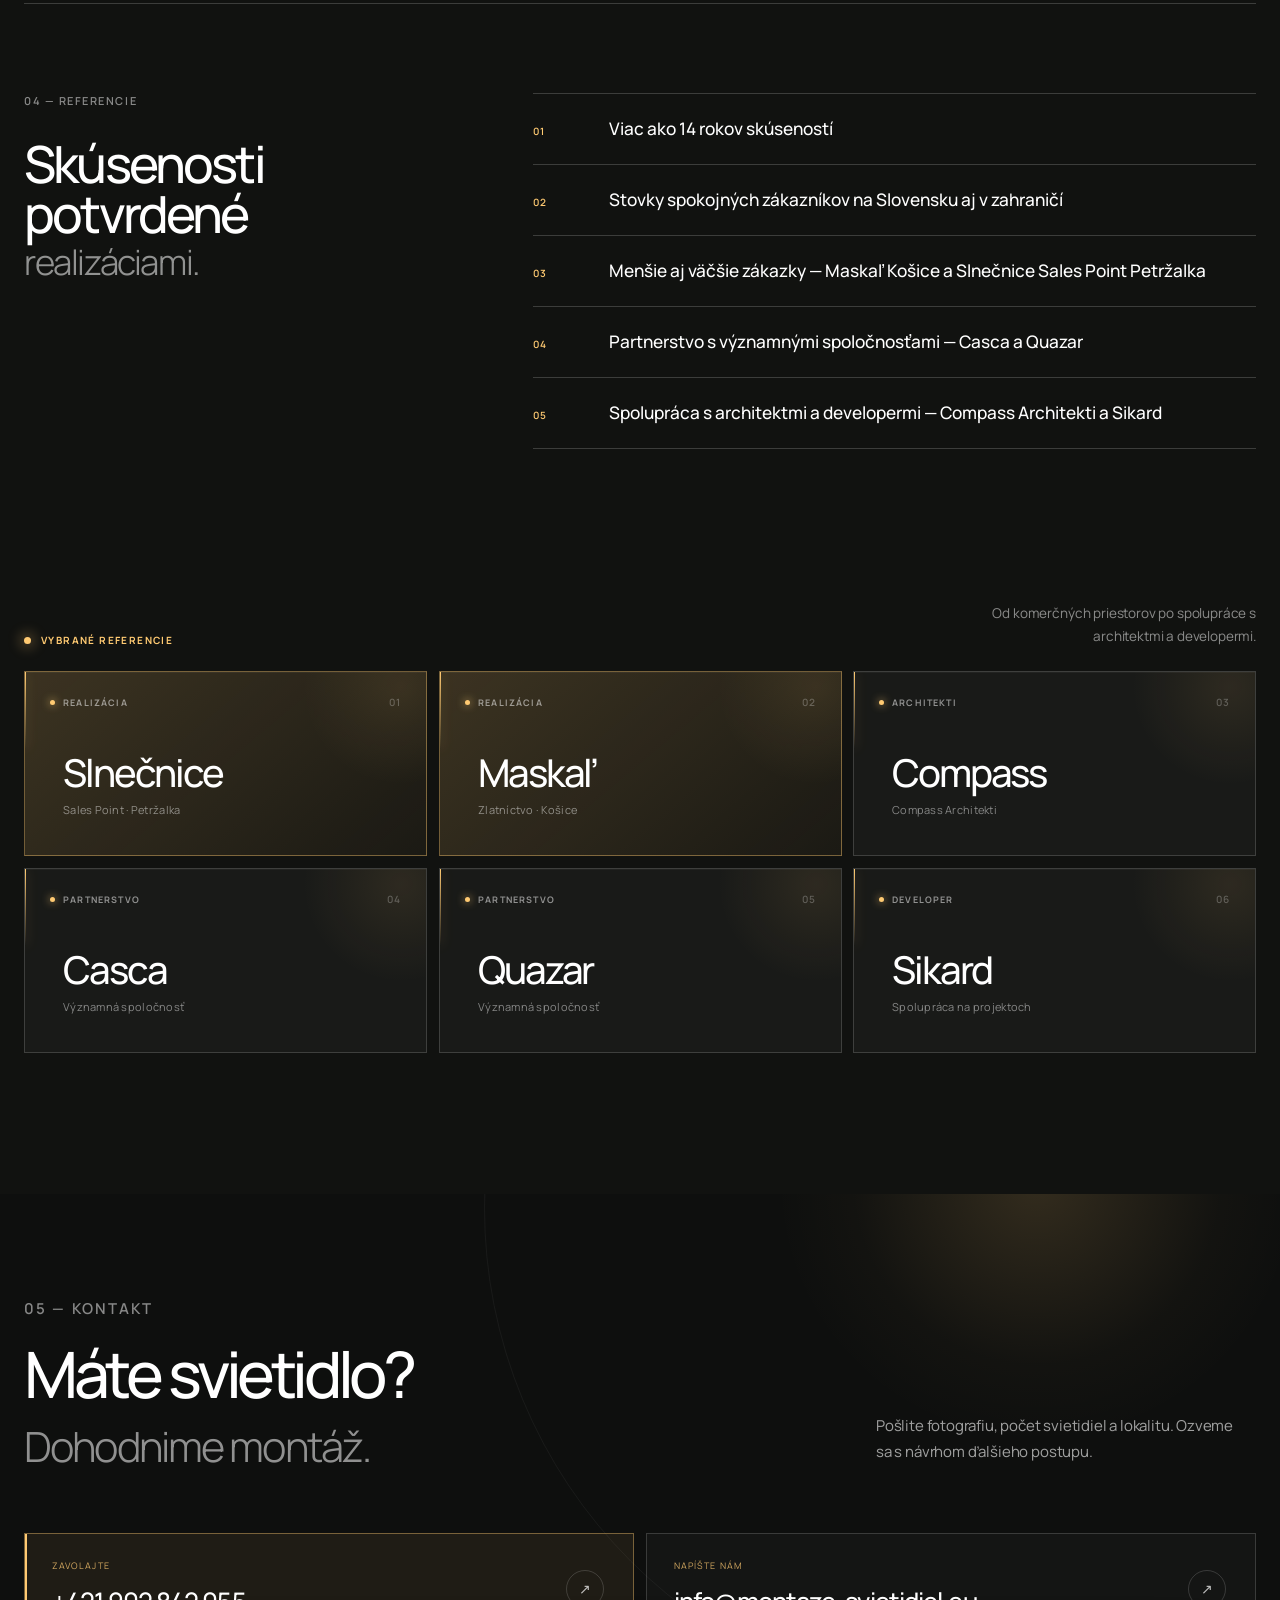
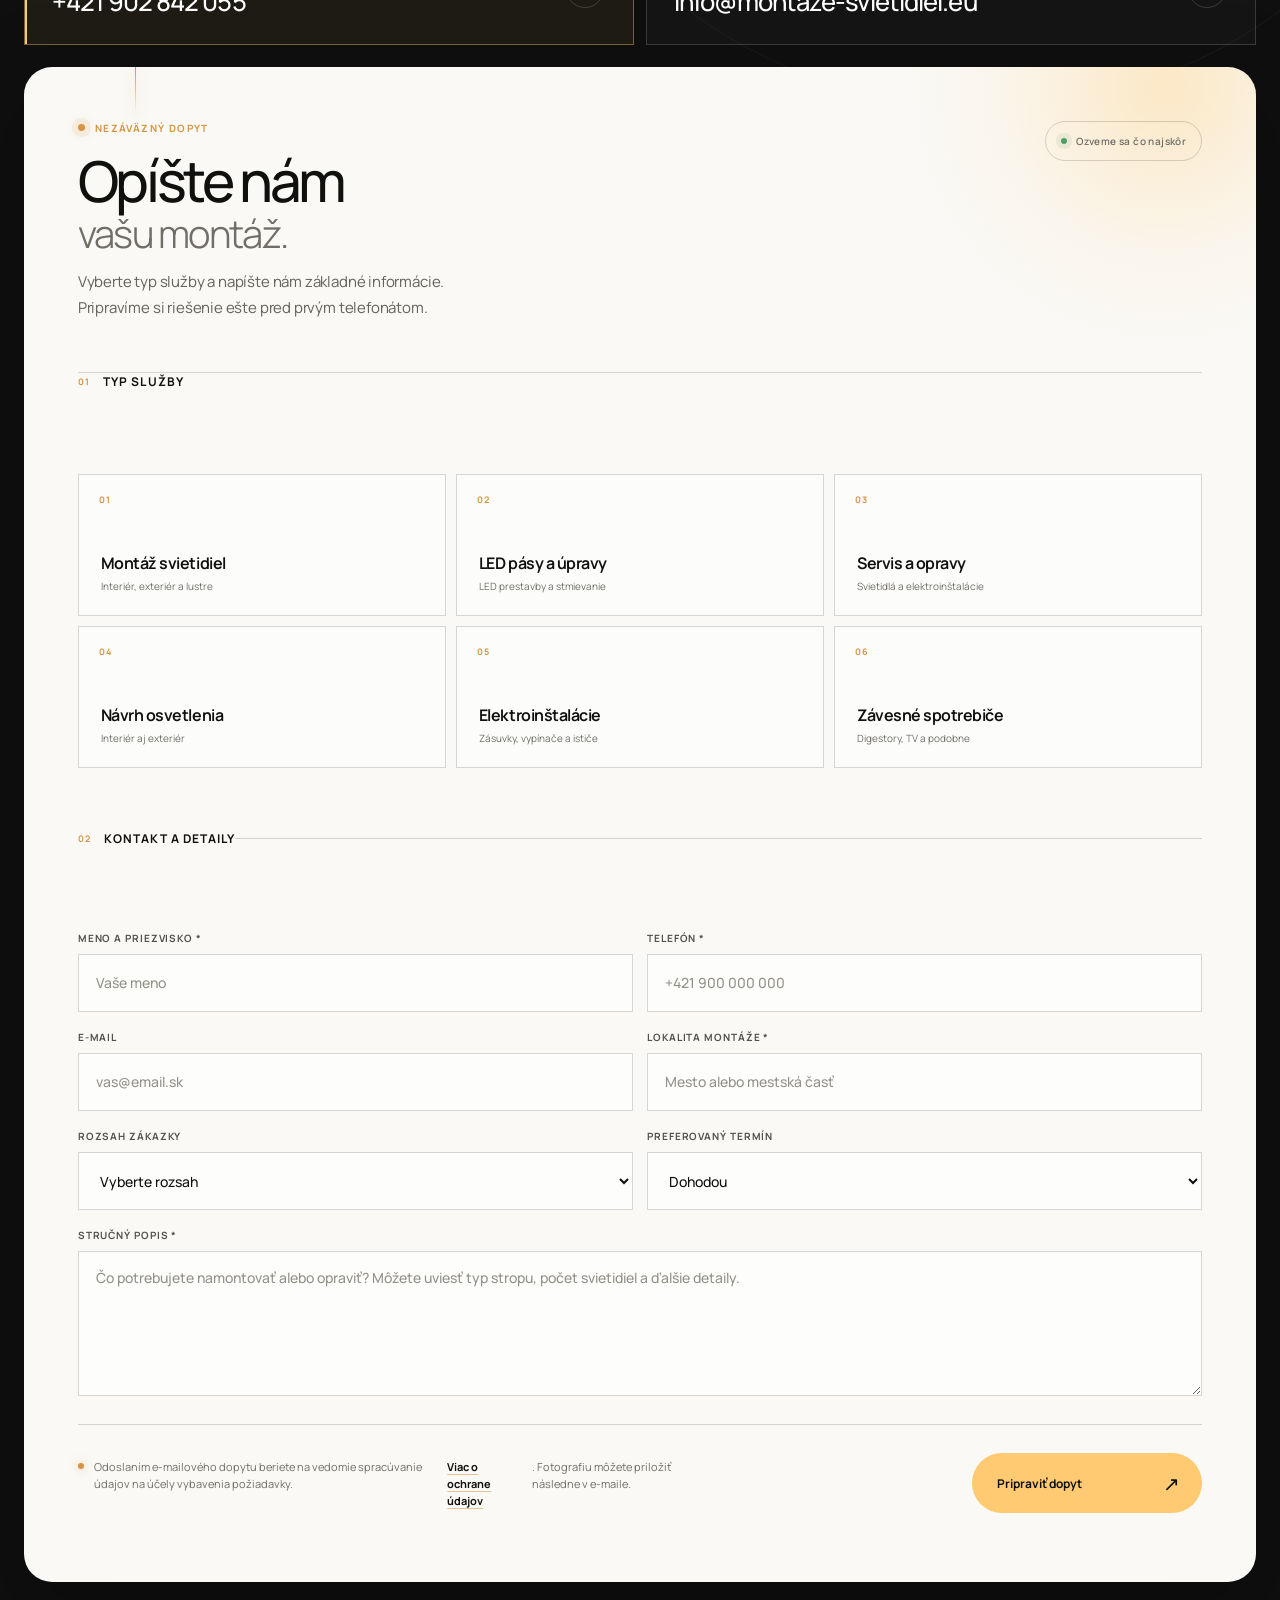
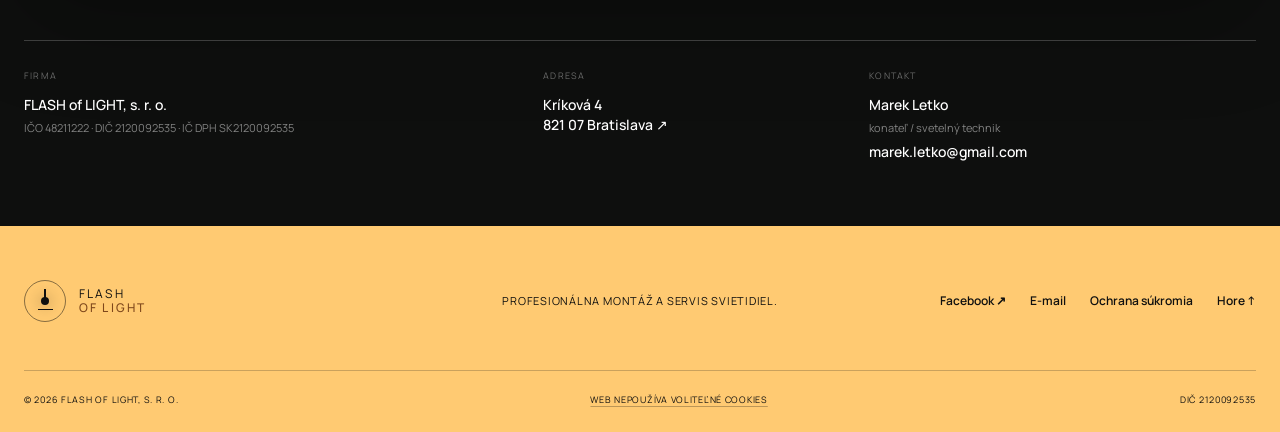
==== commit aab783b1: "Fix English facts and add service icons" ====
--- a/index.html
+++ b/index.html
@@ -42,7 +42,7 @@
     <meta property="og:image" content="https://montaze-svietidiel.eu/assets/og.png">
     <meta name="twitter:card" content="summary_large_image">
 
-    <link rel="stylesheet" href="styles.css?v=20260825-3">
+    <link rel="stylesheet" href="styles.css?v=20260825-4">
     <script defer src="script.js?v=20260825-3"></script>
 
     <script type="application/ld+json">
@@ -184,7 +184,7 @@
 
           <div class="service-grid">
             <article class="service-card reveal">
-              <div class="service-top"><span>01</span><i></i></div>
+              <div class="service-top"><span>01</span><i class="service-icon service-icon-install" aria-hidden="true"><b></b></i></div>
               <h3>Montáž svietidiel</h3>
               <p class="card-support">Profesionálna montáž svietidiel všetkých kategórií pre interiér aj exteriér.</p>
               <ul>
@@ -195,7 +195,7 @@
             </article>
 
             <article class="service-card reveal">
-              <div class="service-top"><span>02</span><i></i></div>
+              <div class="service-top"><span>02</span><i class="service-icon service-icon-led" aria-hidden="true"><b></b></i></div>
               <h3>LED technológie</h3>
               <p class="card-support">Úpravy a zapojenia pre vyššiu úsporu, svietivosť, efektivitu a komfort ovládania.</p>
               <ul>
@@ -206,7 +206,7 @@
             </article>
 
             <article class="service-card reveal">
-              <div class="service-top"><span>03</span><i></i></div>
+              <div class="service-top"><span>03</span><i class="service-icon service-icon-service" aria-hidden="true"><b></b></i></div>
               <h3>Servis a elektroinštalácie</h3>
               <p class="card-support">Opravy a doplnkové práce potrebné pre bezpečnú a spoľahlivú prevádzku.</p>
               <ul>
@@ -217,7 +217,7 @@
             </article>
 
             <article class="service-card reveal">
-              <div class="service-top"><span>04</span><i></i></div>
+              <div class="service-top"><span>04</span><i class="service-icon service-icon-plan" aria-hidden="true"><b></b></i></div>
               <h3>Návrh, nákup a montáž</h3>
               <p class="card-support">Odborné poradenstvo od výberu vhodného riešenia až po bezpečné zapojenie na mieste.</p>
               <ul>
--- a/styles.css
+++ b/styles.css
@@ -829,11 +829,168 @@
 .service-card:hover::before { opacity: 1; }
 .service-card > * { position: relative; z-index: 1; transform: translateZ(22px); }
 .service-top { display: flex; align-items: center; justify-content: space-between; margin-bottom: 66px; color: var(--muted); font-family: var(--font-mono); font-size: 11px; transition: color .35s ease; }
-.service-top i { position: relative; width: 30px; height: 30px; border: 1px solid currentColor; border-radius: 50%; }
-.service-top i::before,
-.service-top i::after { content: ""; position: absolute; top: 50%; left: 50%; background: currentColor; transform: translate(-50%, -50%); }
-.service-top i::before { width: 10px; height: 1px; }
-.service-top i::after { width: 1px; height: 10px; }
+.service-top .service-icon {
+  position: relative;
+  flex: 0 0 34px;
+  width: 34px;
+  height: 34px;
+  border: 1px solid currentColor;
+  border-radius: 50%;
+}
+.service-icon b,
+.service-icon b::before,
+.service-icon b::after { box-sizing: border-box; }
+.service-icon-install::before {
+  content: "";
+  position: absolute;
+  top: 5px;
+  left: 50%;
+  width: 1px;
+  height: 8px;
+  background: currentColor;
+  transform: translateX(-50%);
+}
+.service-icon-install::after {
+  content: "";
+  position: absolute;
+  top: 13px;
+  left: 50%;
+  width: 14px;
+  height: 7px;
+  border: 1px solid currentColor;
+  border-bottom: 0;
+  border-radius: 8px 8px 0 0;
+  transform: translateX(-50%);
+}
+.service-icon-install b {
+  position: absolute;
+  top: 21px;
+  left: 50%;
+  width: 4px;
+  height: 4px;
+  border-radius: 50%;
+  background: currentColor;
+  box-shadow: 0 0 7px currentColor;
+  transform: translateX(-50%);
+}
+.service-icon-install b::before {
+  content: "";
+  position: absolute;
+  top: -16px;
+  left: -6px;
+  width: 16px;
+  height: 1px;
+  background: currentColor;
+}
+.service-icon-led::before {
+  content: "";
+  position: absolute;
+  top: 16px;
+  left: 4px;
+  width: 5px;
+  height: 1px;
+  background: currentColor;
+}
+.service-icon-led::after {
+  content: "";
+  position: absolute;
+  top: 16px;
+  right: 4px;
+  width: 5px;
+  height: 1px;
+  background: currentColor;
+}
+.service-icon-led b {
+  position: absolute;
+  top: 10px;
+  left: 8px;
+  width: 18px;
+  height: 13px;
+  border: 1px solid currentColor;
+  border-radius: 3px;
+}
+.service-icon-led b::before {
+  content: "";
+  position: absolute;
+  top: 4px;
+  left: 3px;
+  width: 3px;
+  height: 3px;
+  border-radius: 50%;
+  background: currentColor;
+  box-shadow: 5px 0 currentColor, 10px 0 currentColor;
+}
+.service-icon-service::before {
+  content: "";
+  position: absolute;
+  top: 6px;
+  right: 9px;
+  width: 1px;
+  height: 7px;
+  background: currentColor;
+}
+.service-icon-service::after {
+  content: "";
+  position: absolute;
+  top: 9px;
+  right: 6px;
+  width: 7px;
+  height: 1px;
+  background: currentColor;
+}
+.service-icon-service b {
+  position: absolute;
+  top: 50%;
+  left: 50%;
+  width: 15px;
+  height: 3px;
+  border-radius: 2px;
+  background: currentColor;
+  transform: translate(-50%, -50%) rotate(-45deg);
+}
+.service-icon-service b::before,
+.service-icon-service b::after {
+  content: "";
+  position: absolute;
+  top: 50%;
+  width: 8px;
+  height: 8px;
+  border: 2px solid currentColor;
+  border-radius: 50%;
+  transform: translateY(-50%);
+}
+.service-icon-service b::before { left: -5px; }
+.service-icon-service b::after { right: -5px; border-bottom-color: transparent; border-left-color: transparent; transform: translateY(-50%) rotate(45deg); }
+.service-icon-plan b {
+  position: absolute;
+  top: 8px;
+  left: 9px;
+  width: 14px;
+  height: 16px;
+  border: 1px solid currentColor;
+  border-radius: 1px;
+}
+.service-icon-plan b::before {
+  content: "";
+  position: absolute;
+  top: 4px;
+  left: 3px;
+  width: 7px;
+  height: 1px;
+  background: currentColor;
+  box-shadow: 0 4px 0 currentColor;
+}
+.service-icon-plan b::after {
+  content: "";
+  position: absolute;
+  right: -4px;
+  bottom: 1px;
+  width: 10px;
+  height: 2px;
+  border-radius: 2px;
+  background: currentColor;
+  transform: rotate(-45deg);
+}
 .service-card:hover .service-top { color: var(--warm); }
 .service-card h3 { margin: 0 0 18px; font-size: clamp(25px, 2.1vw, 34px); font-weight: 520; letter-spacing: -.04em; }
 .service-card > p { margin: 0; color: var(--support-paper); font-size: var(--detail-size); line-height: var(--detail-leading); transition: color .35s ease; }
@@ -1077,6 +1234,13 @@
 .about-facts > div { display: flex; flex-direction: column; gap: 7px; padding-right: 16px; }
 .about-facts strong { color: var(--warm); font-size: clamp(29px, 2.7vw, 42px); font-weight: 500; letter-spacing: -.055em; }
 .about-facts span { max-width: 145px; color: rgba(255, 255, 255, .58); font-size: 11px; line-height: 1.45; text-transform: uppercase; }
+html[lang="en"] .about-facts { grid-template-columns: .6fr .9fr 1.5fr; }
+html[lang="en"] .about-facts > div:nth-child(n + 2) strong {
+  font-size: clamp(23px, 2.2vw, 32px);
+  line-height: 1.08;
+  letter-spacing: -.04em;
+  text-wrap: balance;
+}
 .text-link { display: inline-flex; gap: 26px; align-items: center; margin-top: 38px; padding-bottom: 8px; border-bottom: 1px solid rgba(255, 255, 255, .56); font-size: 13px; font-weight: 650; }
 .text-link span { color: var(--warm); font-size: 18px; transition: transform .2s ease; }
 .text-link:hover span { transform: translate(3px, -3px); }
@@ -1661,6 +1825,28 @@
   .about-media-label { right: -1px; bottom: 20px; min-width: 180px; }
   .about-facts { grid-template-columns: 1fr; gap: 22px; }
   .about-facts > div { display: grid; grid-template-columns: 90px 1fr; align-items: center; }
+  html[lang="en"] .about-facts { grid-template-columns: 1fr; gap: 0; padding-block: 0; }
+  html[lang="en"] .about-facts > div {
+    display: grid;
+    grid-template-columns: minmax(0, 1fr);
+    align-items: start;
+    gap: 5px;
+    min-width: 0;
+    padding: 18px 0;
+  }
+  html[lang="en"] .about-facts > div + div { border-top: 1px solid rgba(255, 255, 255, .12); }
+  html[lang="en"] .about-facts strong,
+  html[lang="en"] .about-facts > div:nth-child(n + 2) strong {
+    max-width: 100%;
+    font-size: clamp(24px, 7.5vw, 29px);
+    line-height: 1.1;
+    letter-spacing: -.035em;
+    overflow-wrap: normal;
+    word-break: normal;
+    hyphens: none;
+    text-wrap: balance;
+  }
+  html[lang="en"] .about-facts span { max-width: none; font-size: 10px; line-height: 1.45; }
   .compact-process { grid-template-columns: 1fr; }
   .compact-process > div { min-height: 165px; }
   .reference-list li { grid-template-columns: 38px 1fr; gap: 10px; padding: 19px 0; }
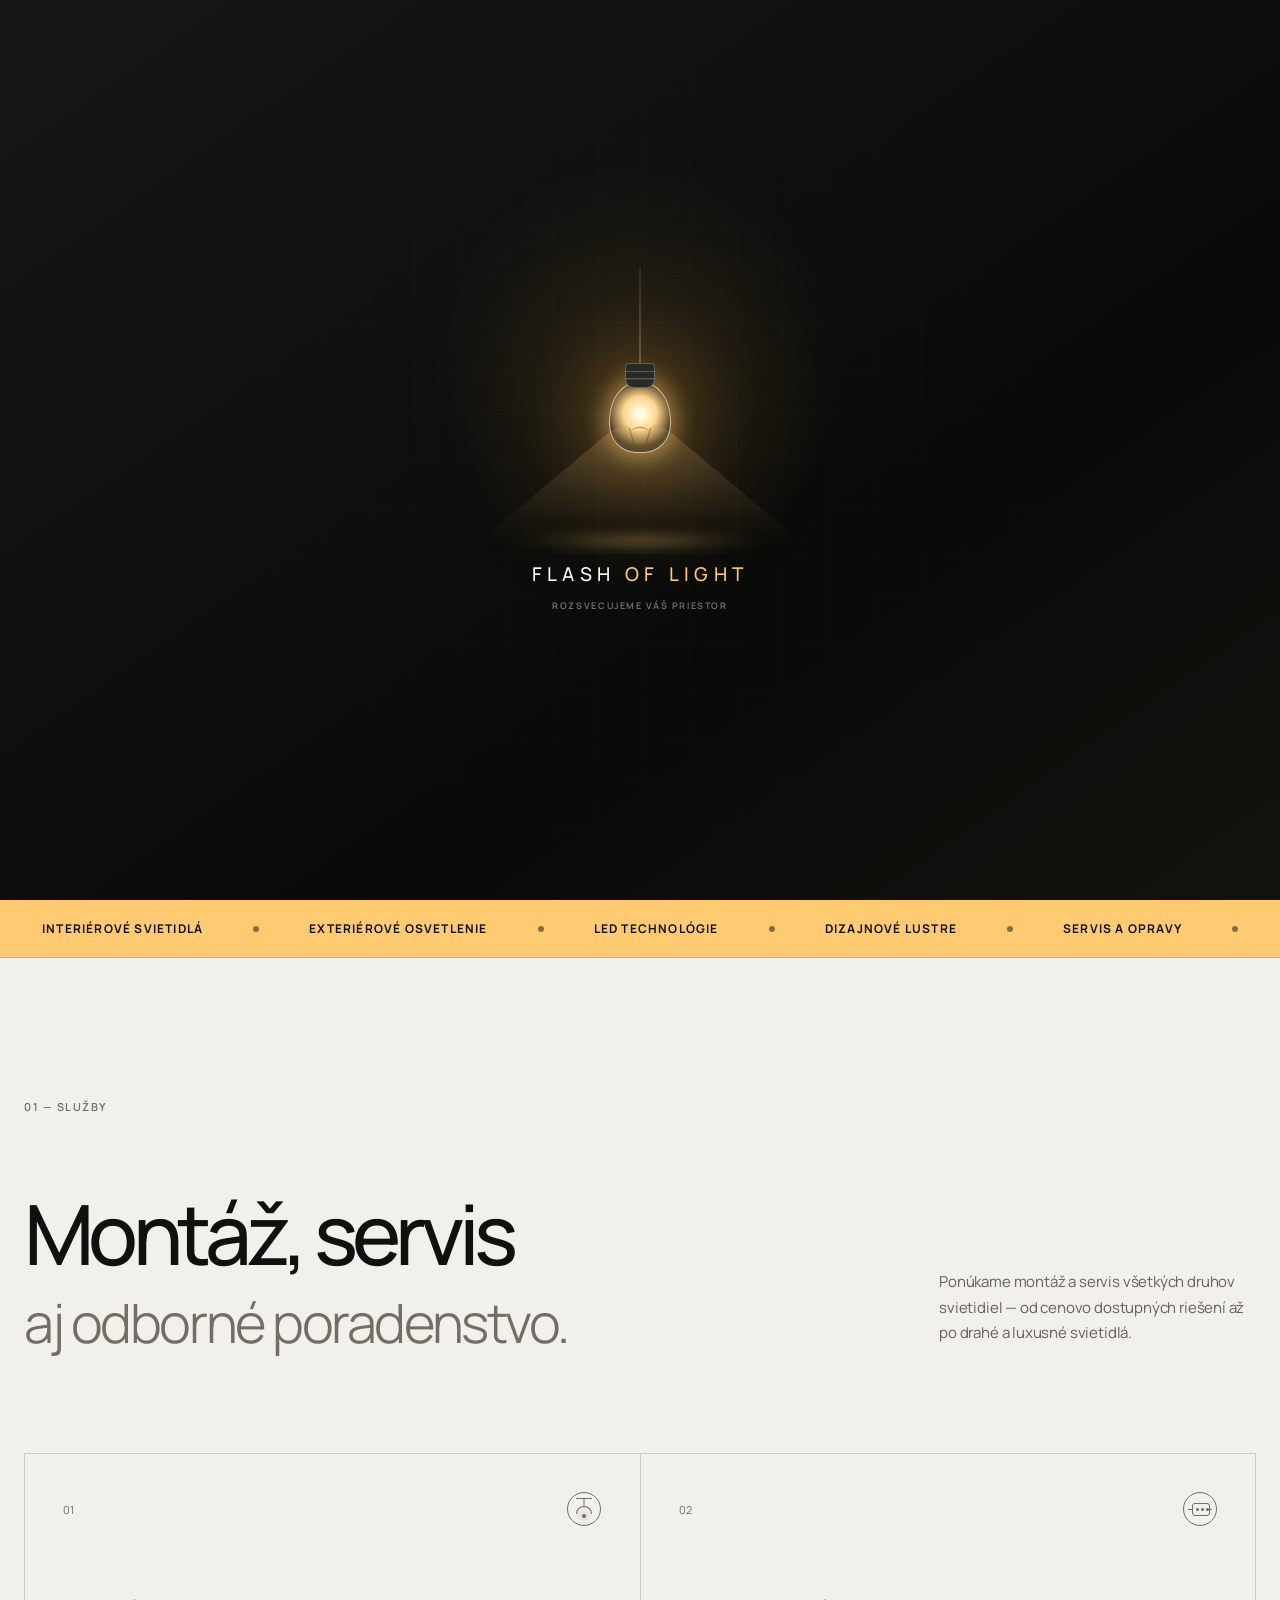
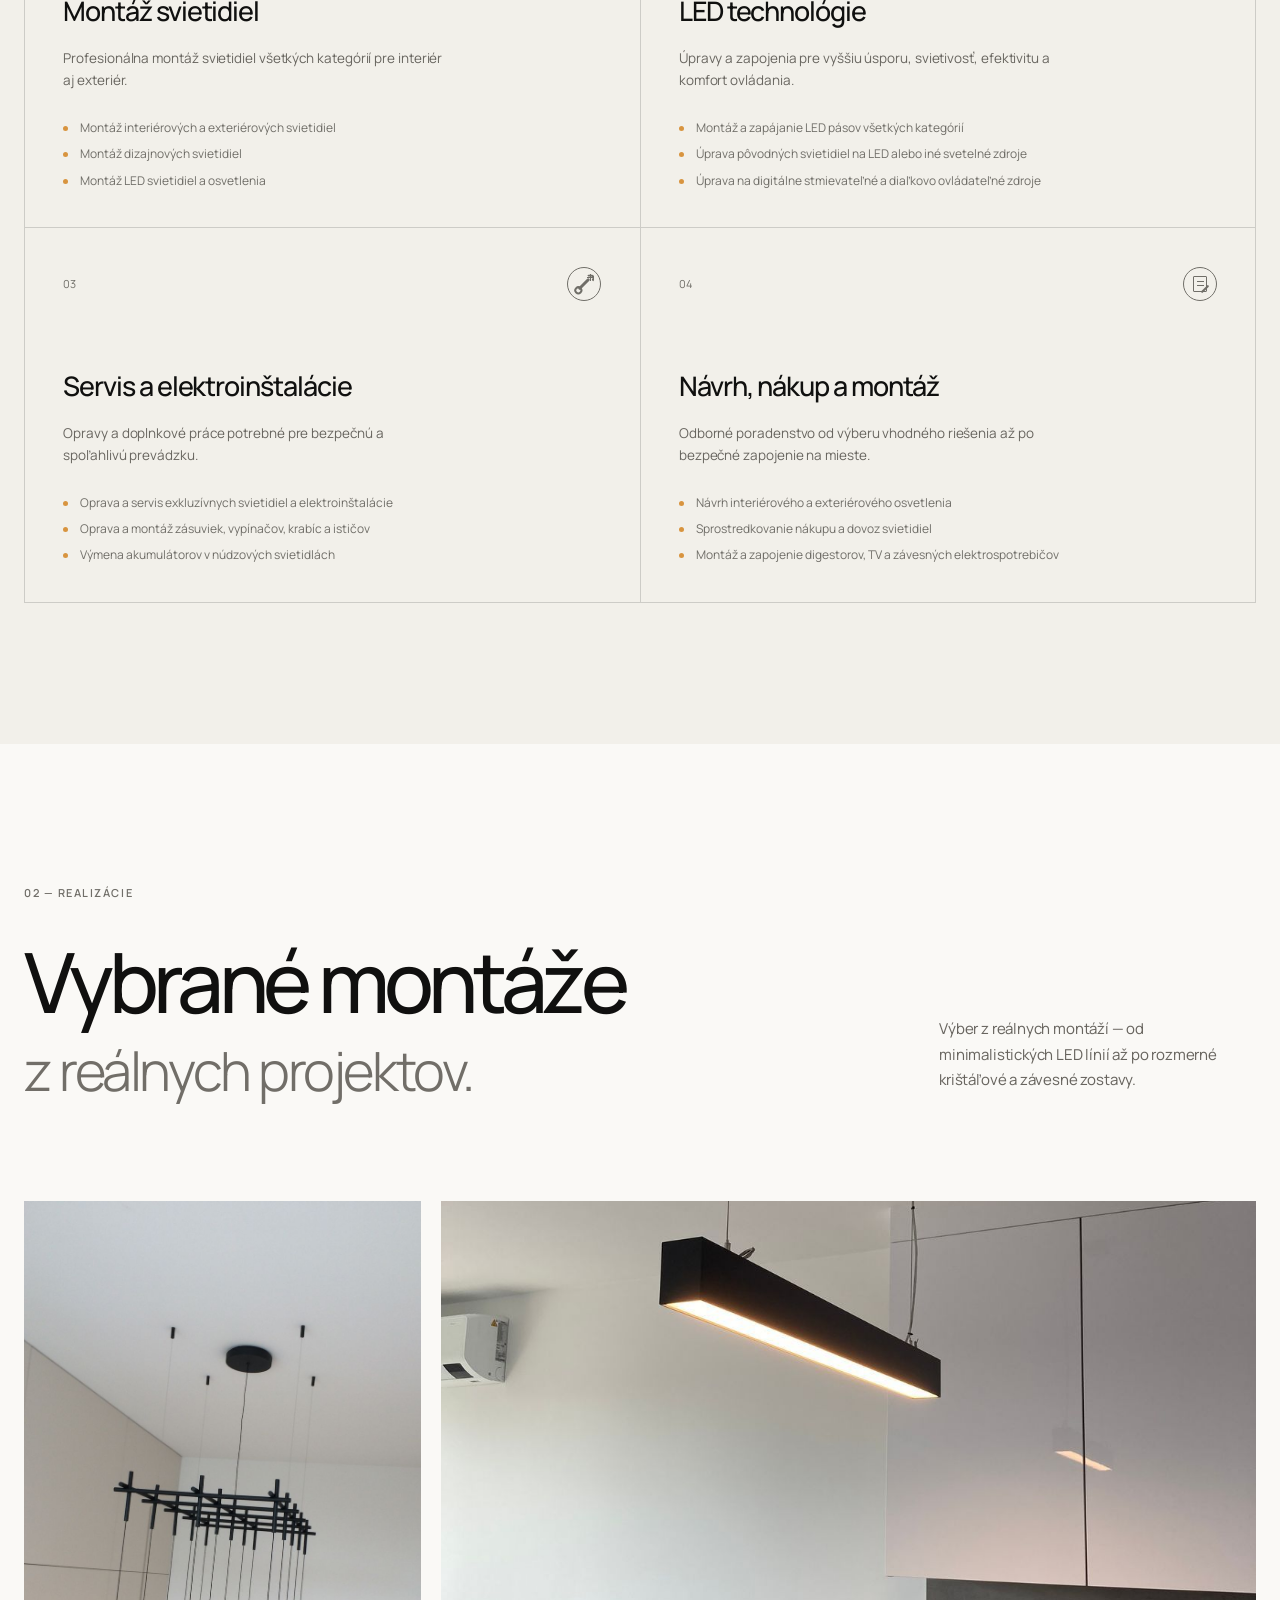
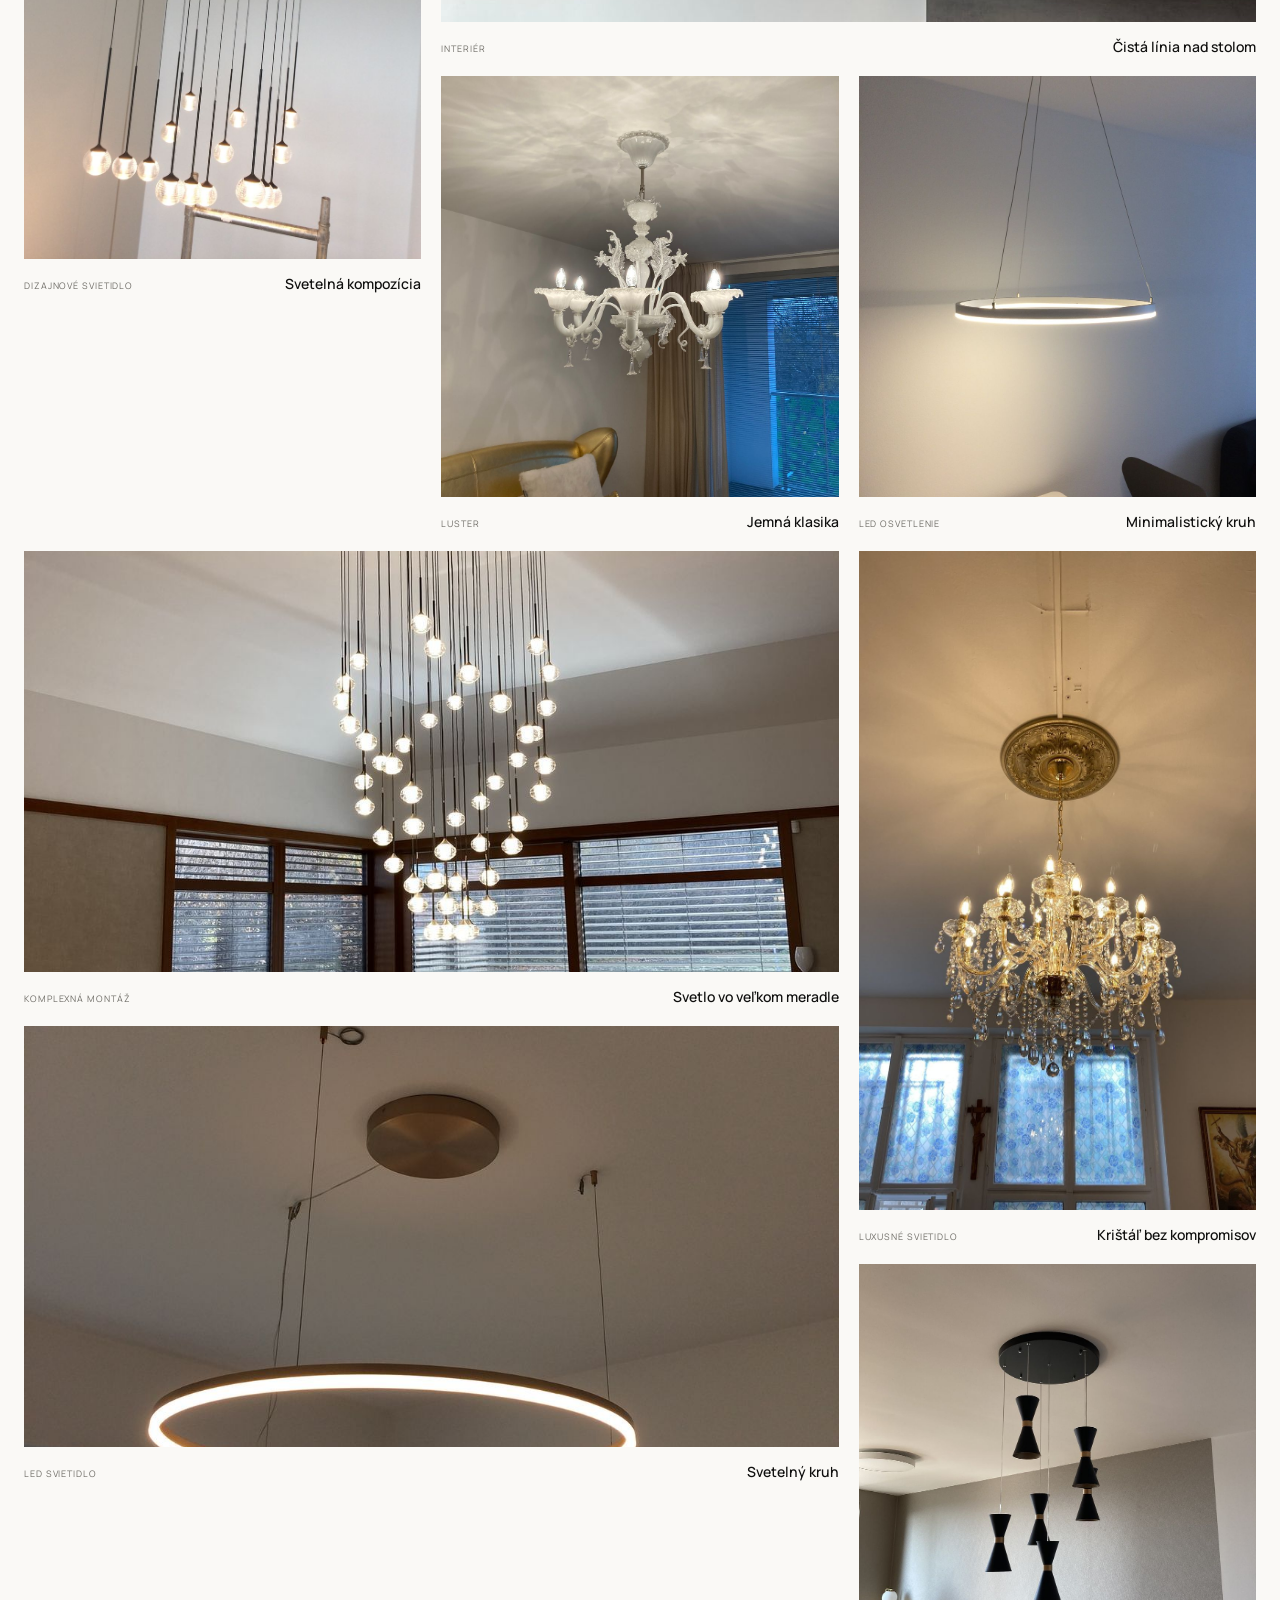
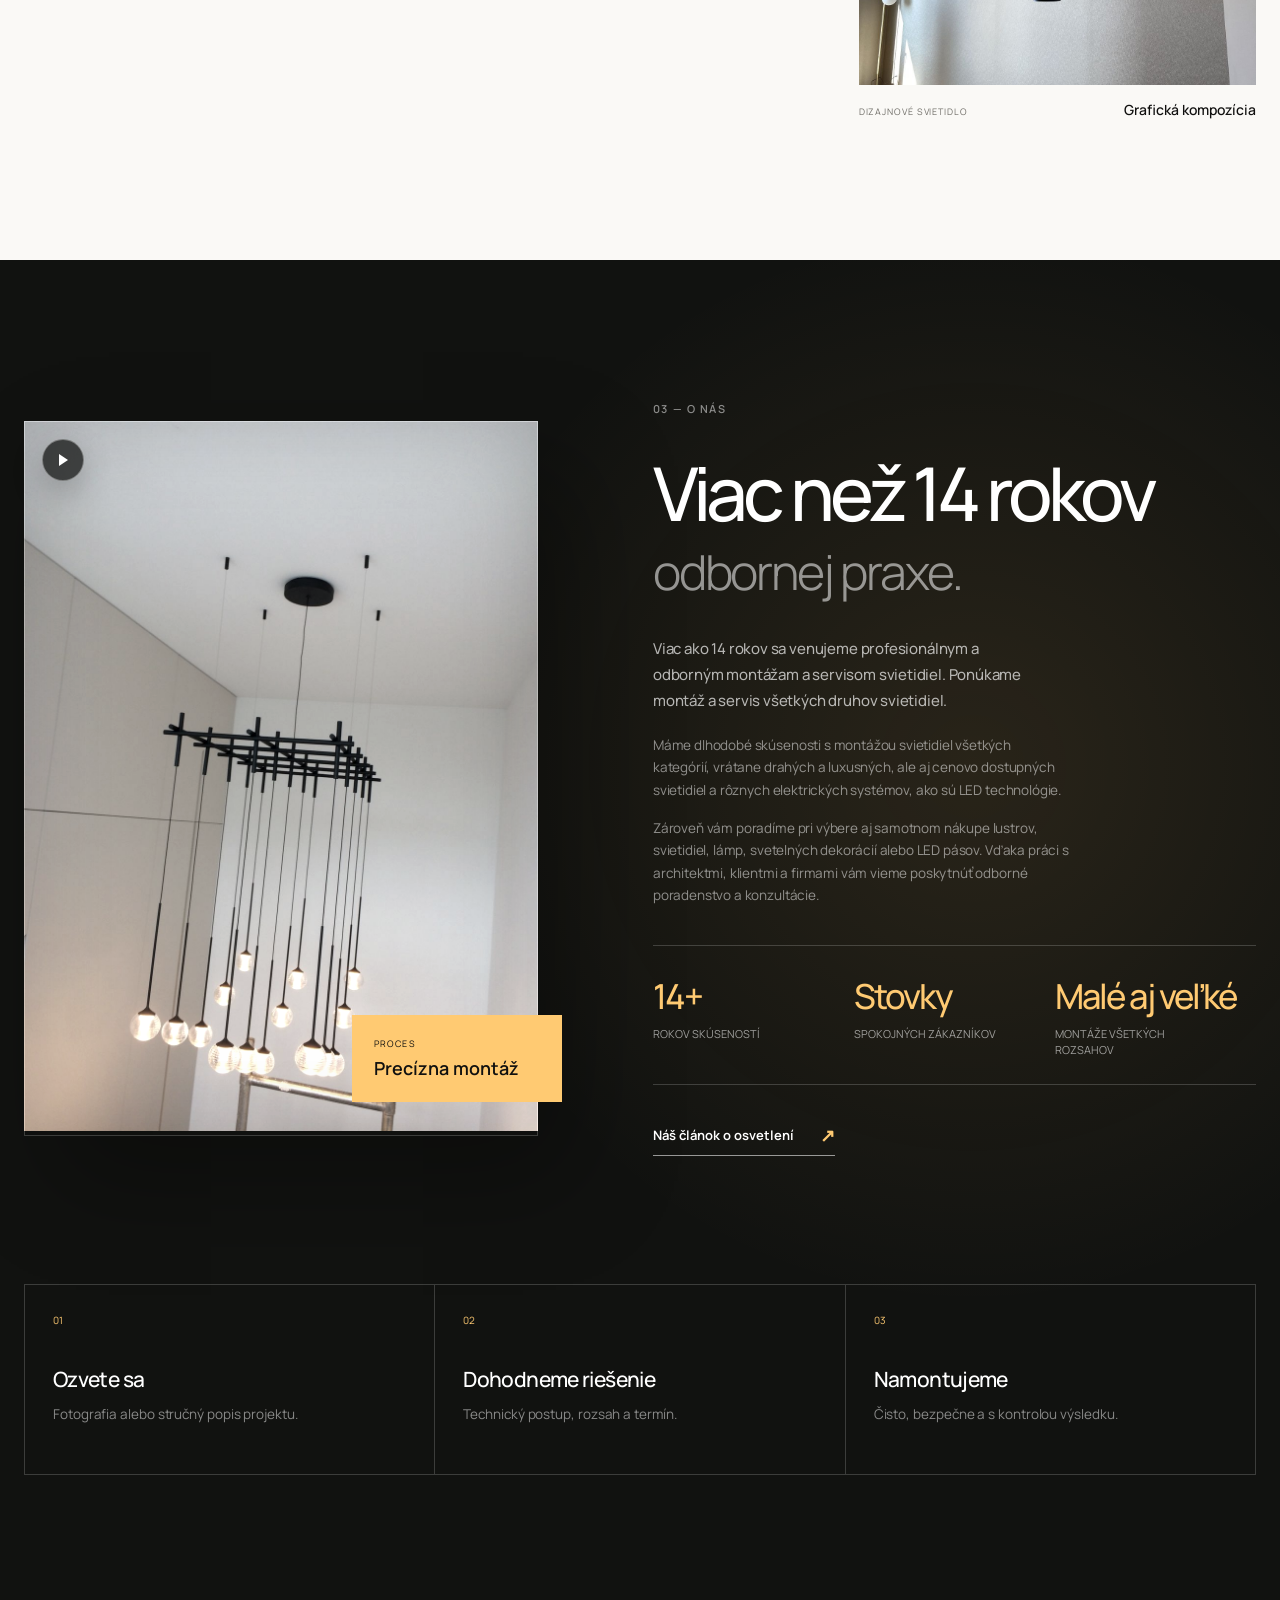
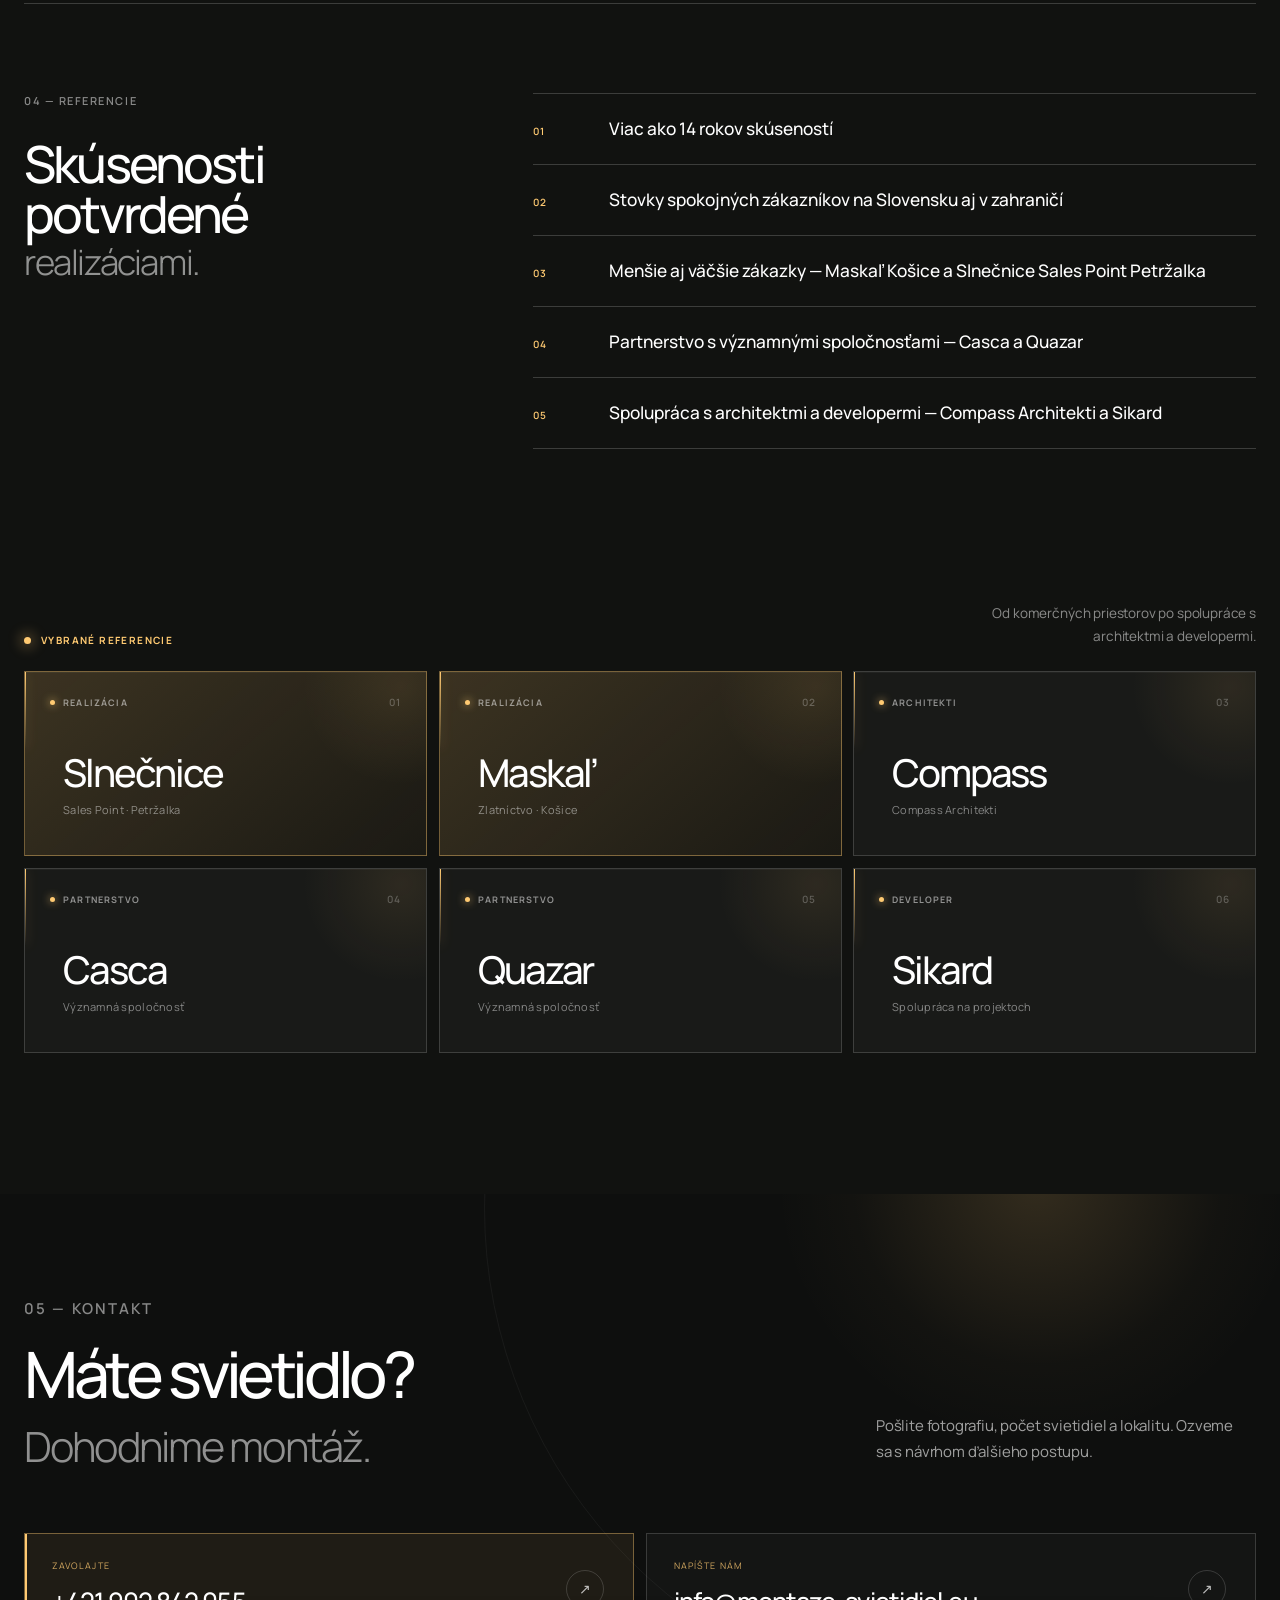
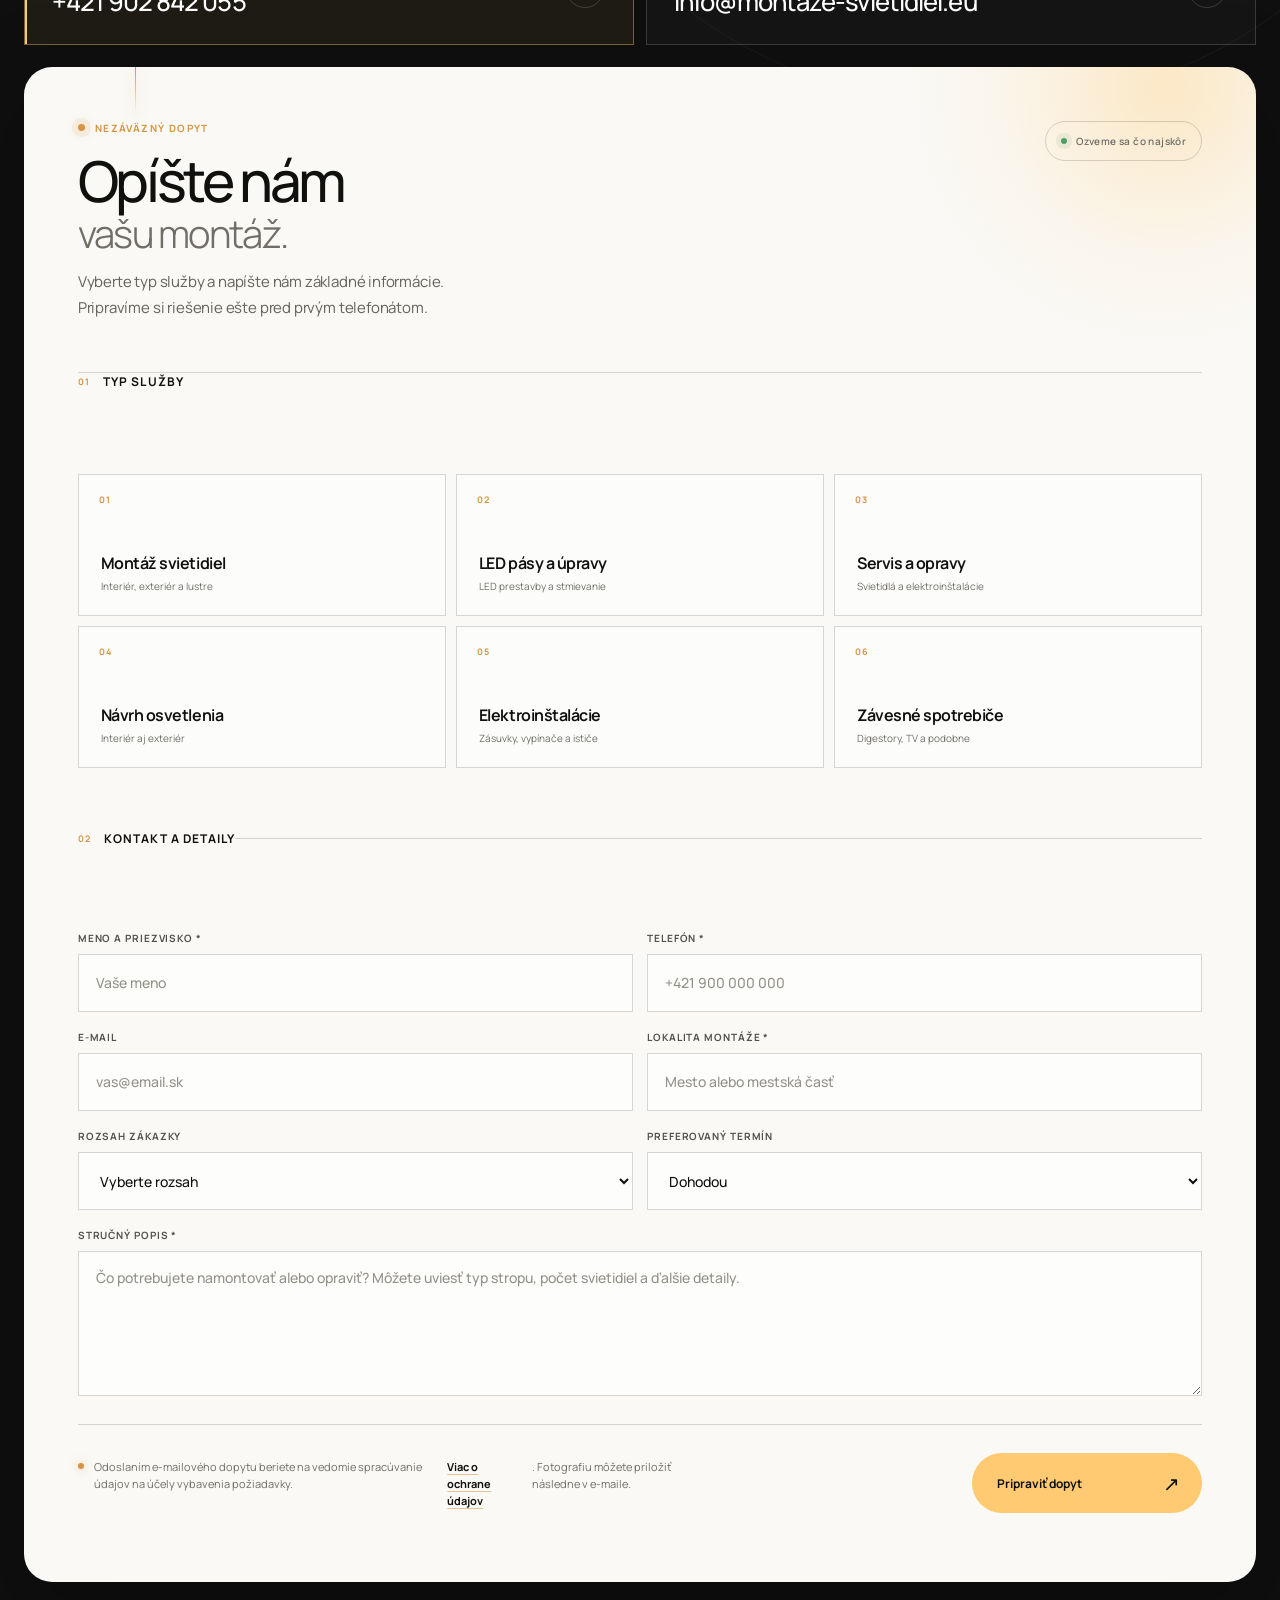
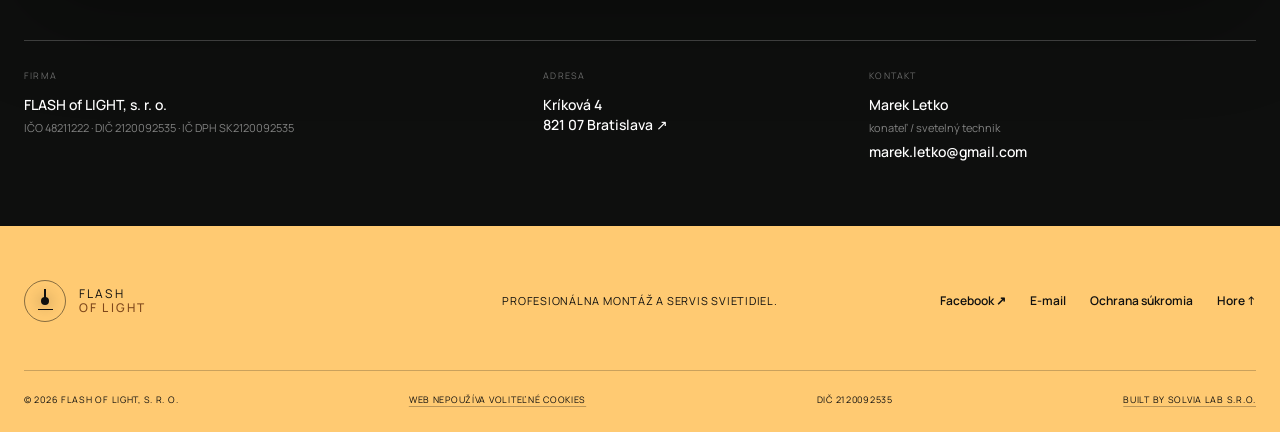
==== commit 2d8bdd5c: "Add Solvia Lab footer credit" ====
--- a/index.html
+++ b/index.html
@@ -542,7 +542,7 @@
             <a href="#domov">Hore ↑</a>
           </div>
         </div>
-        <div class="shell footer-bottom"><span>© 2026 FLASH of LIGHT, s. r. o.</span><a href="privacy-sk.html#cookies">Web nepoužíva voliteľné cookies</a><span>DIČ 2120092535</span></div>
+        <div class="shell footer-bottom"><span>© 2026 FLASH of LIGHT, s. r. o.</span><a href="privacy-sk.html#cookies">Web nepoužíva voliteľné cookies</a><span>DIČ 2120092535</span><a class="footer-credit" href="https://solvialab.tech" target="_blank" rel="noopener noreferrer">Built by Solvia Lab s.r.o.</a></div>
       </footer>
 
     </main>
